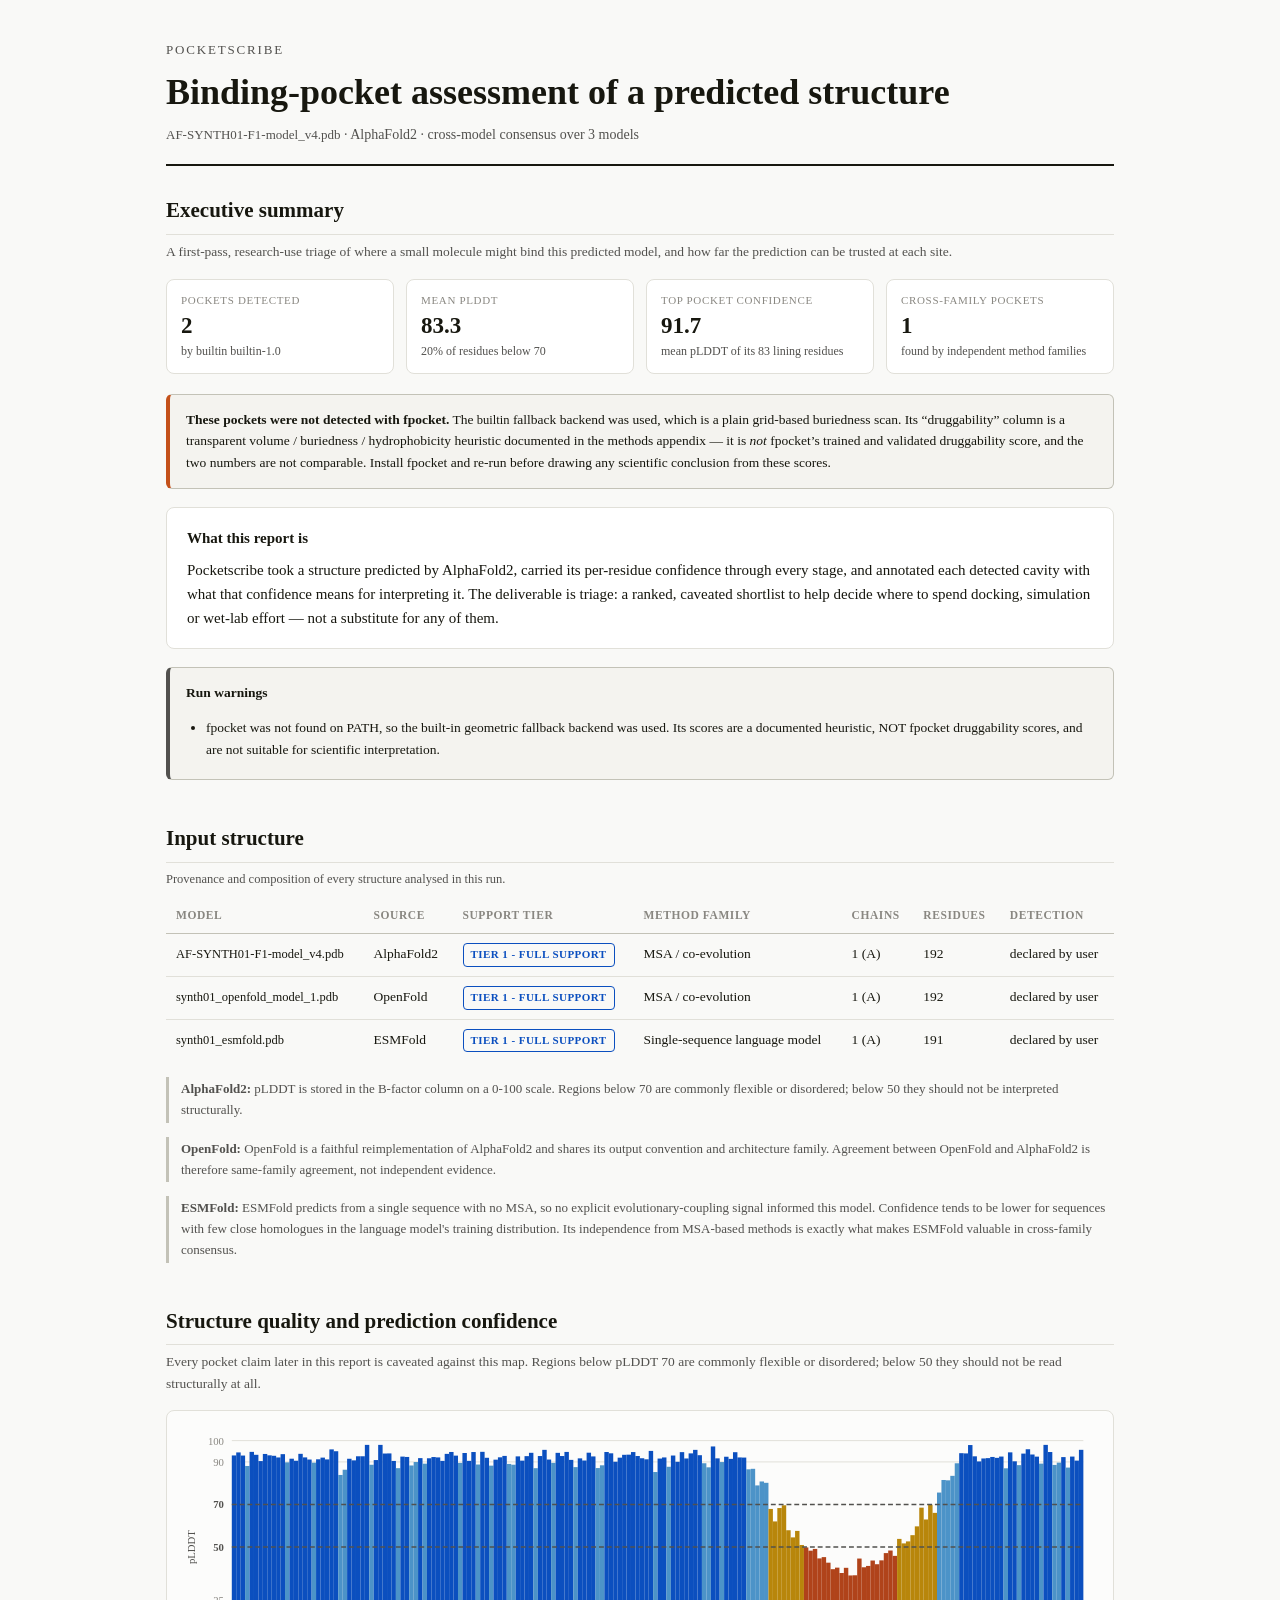
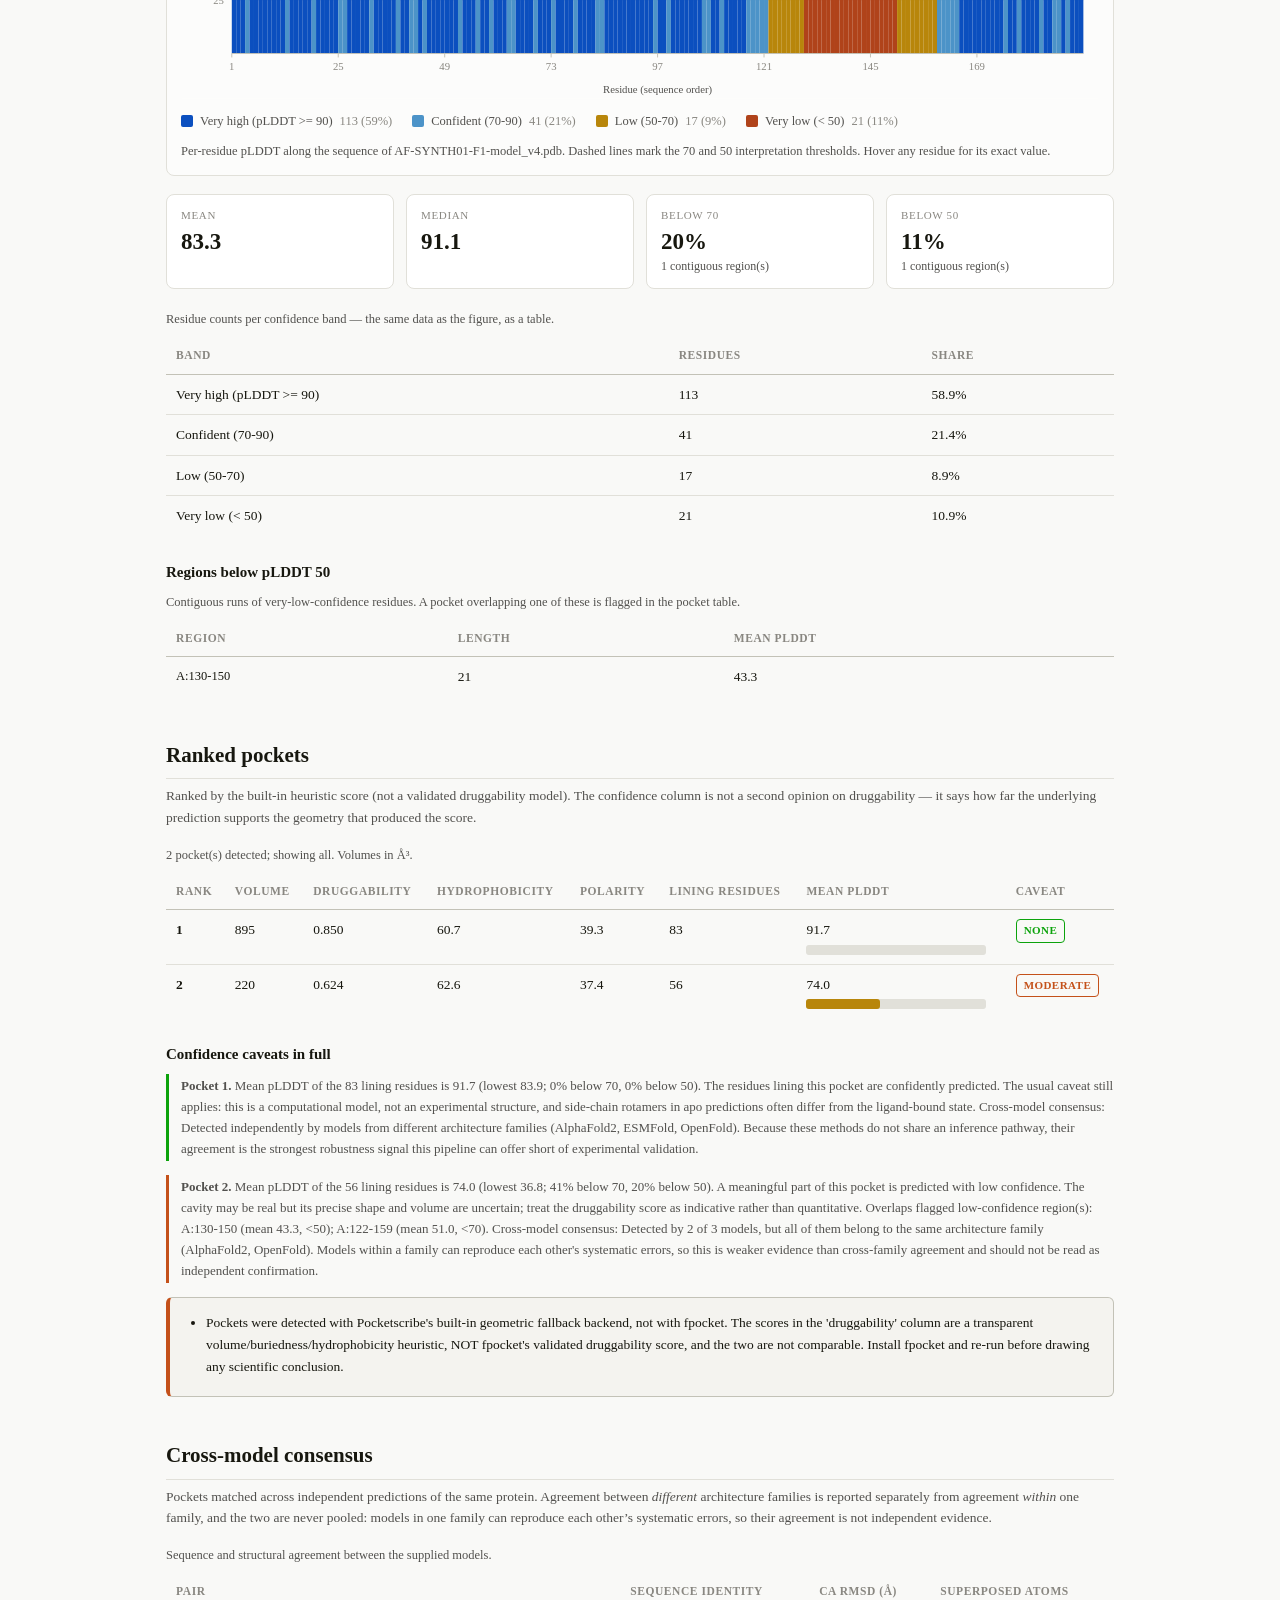
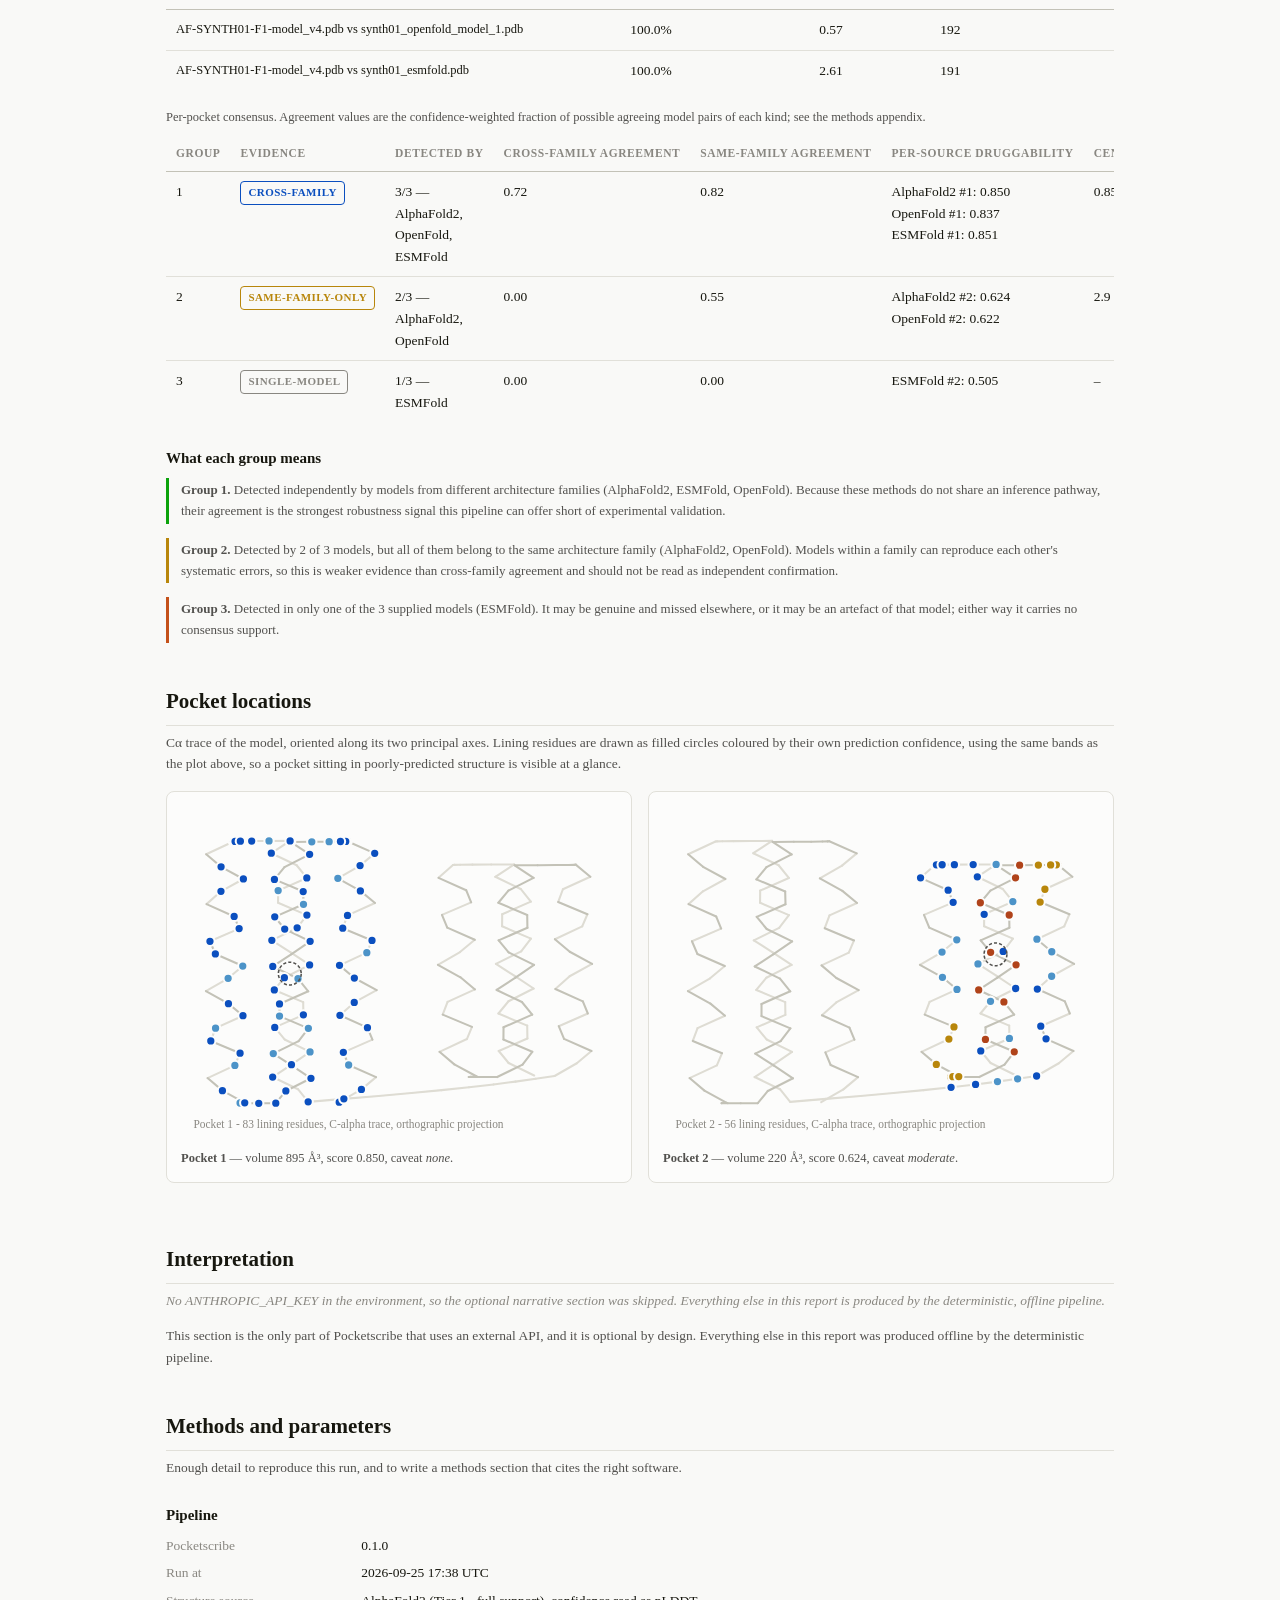
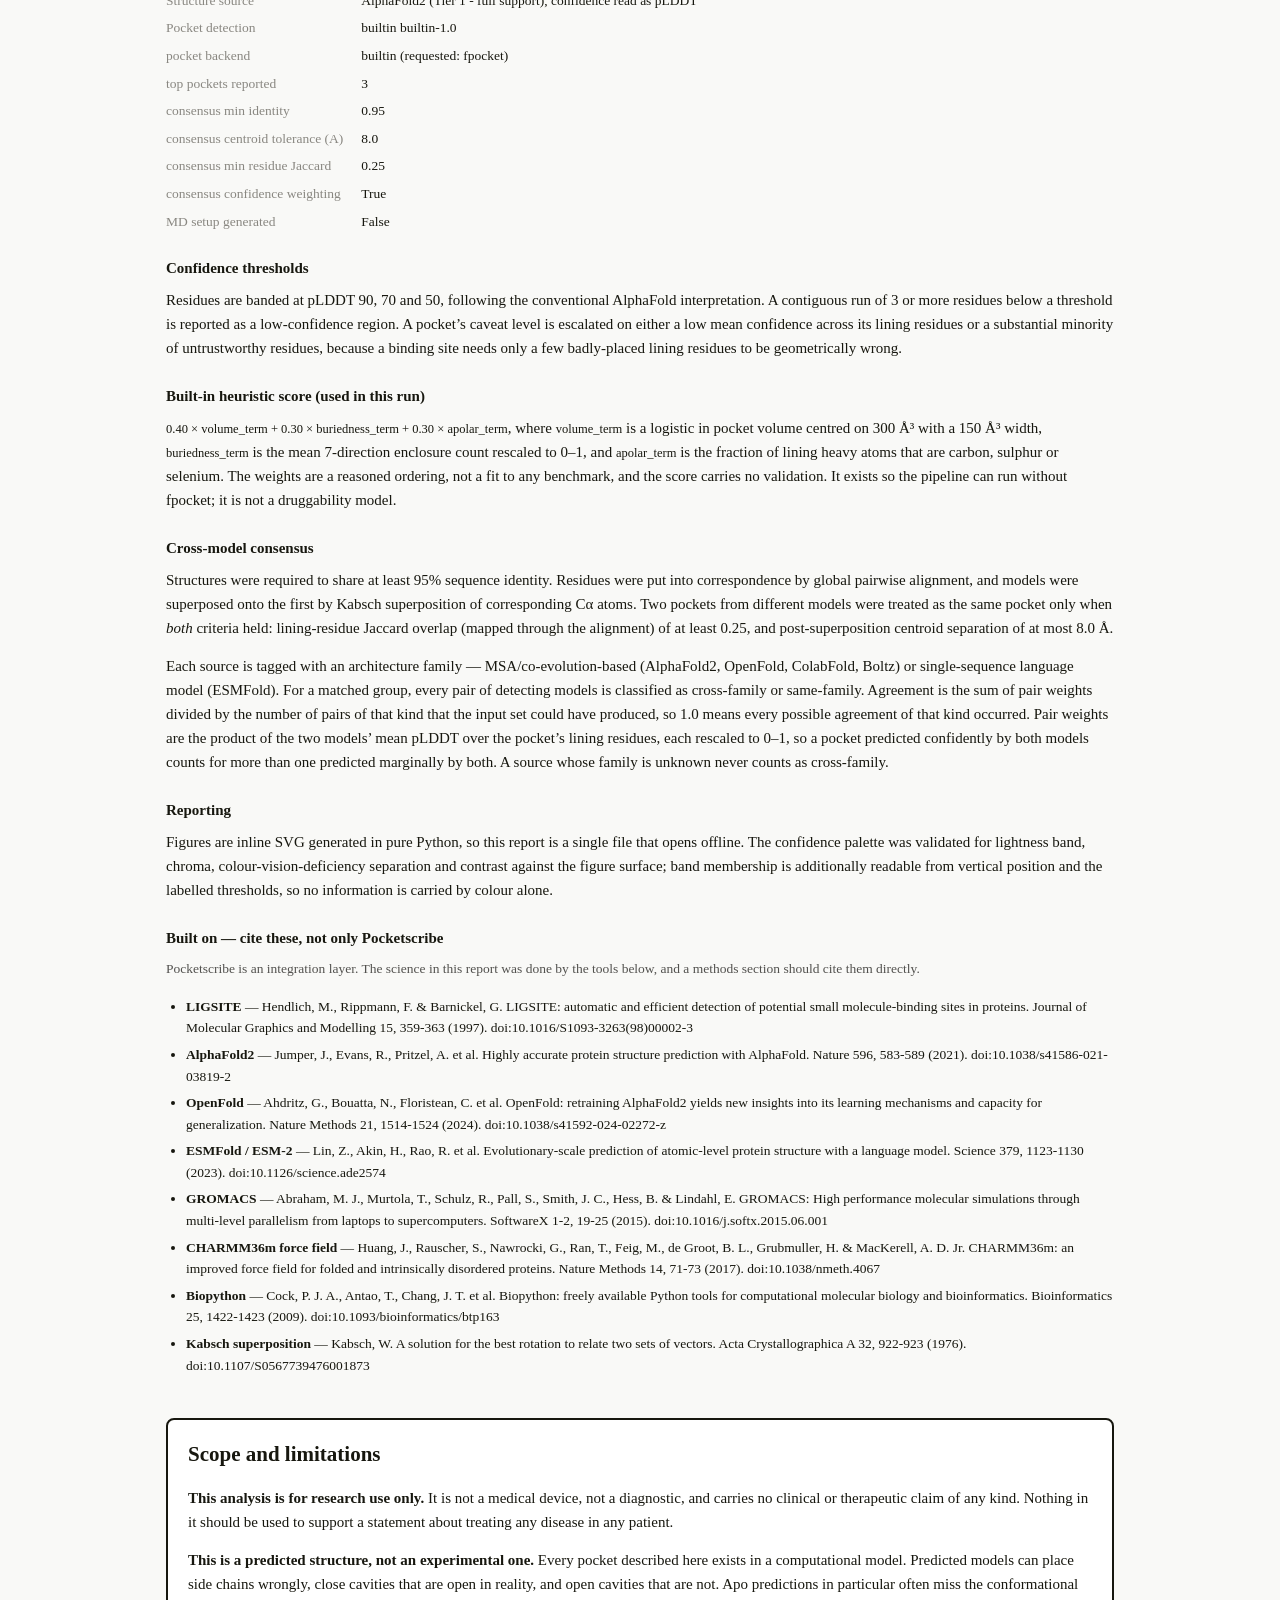
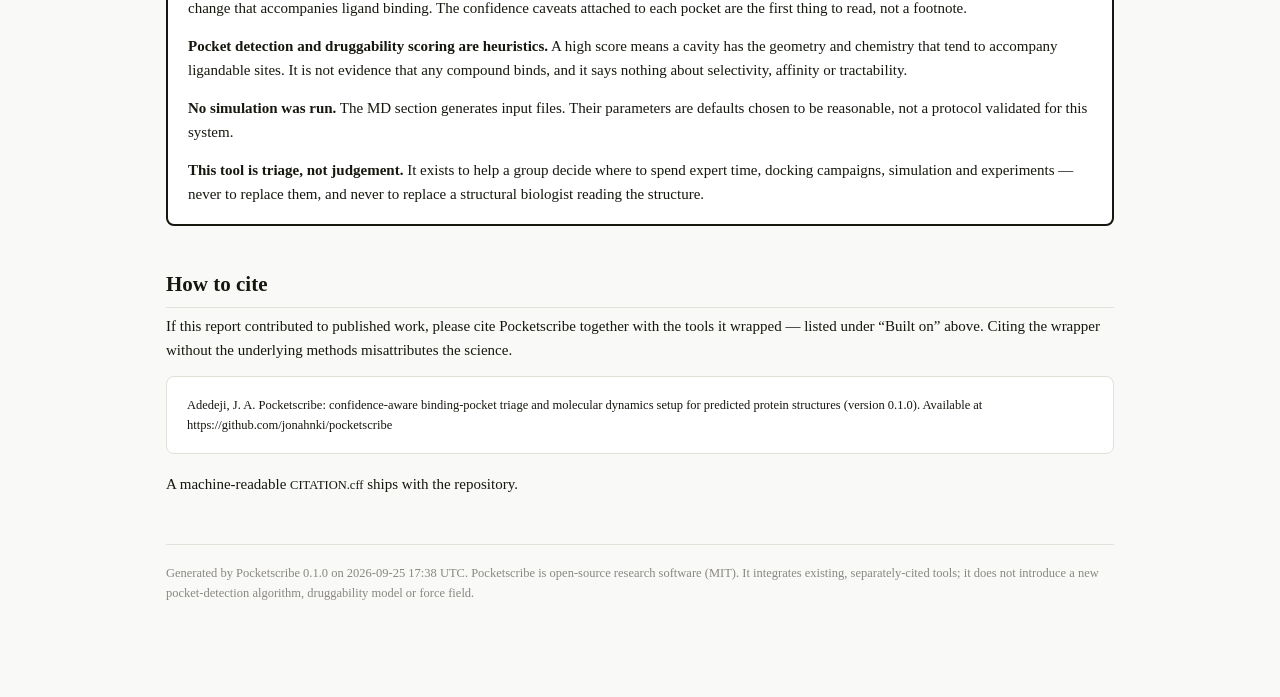
==== site/demo/consensus.html @ 054bd40d "Add static site and Vercel config; frugal CI; drop venue reference from README" ====
<!DOCTYPE html>
<html lang="en">
<head>
<meta charset="utf-8">
<meta name="viewport" content="width=device-width, initial-scale=1">
<title>Pocketscribe - AF-SYNTH01-F1-model_v4.pdb</title>
<meta name="generator" content="Pocketscribe 0.1.0">
<meta name="description" content="Confidence-aware binding-pocket triage report for a predicted protein structure. Research use only.">
<style>
/* Pocketscribe report stylesheet.
 *
 * Inlined into the single-file HTML report. Two constraints shape it: the report must
 * be readable offline with no network access (so no web fonts, no CDN), and it must
 * print cleanly, because these reports get attached to grant applications and passed
 * around lab meetings on paper.
 *
 * Figures keep a light plane in both themes -- see the note in report/plots.py.
 */

:root {
  --page: #f9f9f7;
  --surface: #ffffff;
  --surface-sunken: #f4f3ef;
  --ink: #17170f;
  --ink-secondary: #52514e;
  --ink-muted: #898781;
  --rule: #e1e0d9;
  --rule-strong: #c3c2b7;
  --accent: #0b4fbf;

  --caveat-none: #0ca30c;
  --caveat-low: #b8860b;
  --caveat-moderate: #c4511a;
  --caveat-severe: #b0231a;

  --figure-plane: #fcfcfb;
  --mono: ui-monospace, &#34;SF Mono&#34;, &#34;SFMono-Regular&#34;, Menlo, Consolas, &#34;Liberation Mono&#34;, monospace;
  --sans: ui-sans-serif, system-ui, -apple-system, &#34;Segoe UI&#34;, Roboto, &#34;Helvetica Neue&#34;, Arial, sans-serif;
  --serif: ui-serif, Georgia, &#34;Iowan Old Style&#34;, &#34;Times New Roman&#34;, serif;
}

@media (prefers-color-scheme: dark) {
  :root:not([data-theme=&#34;light&#34;]) {
    --page: #0d0d0d;
    --surface: #1a1a19;
    --surface-sunken: #222220;
    --ink: #f4f3ef;
    --ink-secondary: #c3c2b7;
    --ink-muted: #898781;
    --rule: #2c2c2a;
    --rule-strong: #383835;
    --accent: #6ca4f0;

    --caveat-none: #3cc03c;
    --caveat-low: #d9a52a;
    --caveat-moderate: #e8834e;
    --caveat-severe: #e86b62;
  }
}

:root[data-theme=&#34;dark&#34;] {
  --page: #0d0d0d;
  --surface: #1a1a19;
  --surface-sunken: #222220;
  --ink: #f4f3ef;
  --ink-secondary: #c3c2b7;
  --ink-muted: #898781;
  --rule: #2c2c2a;
  --rule-strong: #383835;
  --accent: #6ca4f0;

  --caveat-none: #3cc03c;
  --caveat-low: #d9a52a;
  --caveat-moderate: #e8834e;
  --caveat-severe: #e86b62;
}

* { box-sizing: border-box; }

body {
  margin: 0;
  padding: 0;
  background: var(--page);
  color: var(--ink);
  font-family: var(--sans);
  font-size: 15px;
  line-height: 1.6;
  -webkit-text-size-adjust: 100%;
}

.wrap {
  max-width: 980px;
  margin: 0 auto;
  padding: 40px 16px 80px;
}

/* ---- Masthead ---- */

header.masthead {
  border-bottom: 2px solid var(--ink);
  padding-bottom: 18px;
  margin-bottom: 28px;
}

.wordmark {
  font-family: var(--serif);
  font-size: 13px;
  letter-spacing: 0.14em;
  text-transform: uppercase;
  color: var(--ink-secondary);
  margin: 0 0 10px;
}

h1 {
  font-family: var(--serif);
  font-size: clamp(26px, 4.5vw, 36px);
  line-height: 1.2;
  margin: 0 0 10px;
  font-weight: 600;
}

.subtitle {
  margin: 0;
  color: var(--ink-secondary);
  font-size: 14px;
}

.subtitle code { font-family: var(--mono); font-size: 13px; }

/* ---- Sections ---- */

section { margin: 0 0 42px; }

h2 {
  font-family: var(--serif);
  font-size: 21px;
  margin: 0 0 6px;
  padding-bottom: 6px;
  border-bottom: 1px solid var(--rule);
  font-weight: 600;
}

h3 {
  font-size: 15px;
  margin: 24px 0 8px;
  font-weight: 650;
}

.section-note {
  color: var(--ink-secondary);
  font-size: 13.5px;
  margin: 0 0 16px;
}

p { margin: 0 0 14px; }

/* ---- Cards and stat tiles ---- */

.card {
  background: var(--surface);
  border: 1px solid var(--rule);
  border-radius: 8px;
  padding: 18px 20px;
  margin: 0 0 18px;
}

.stat-row {
  display: grid;
  grid-template-columns: repeat(auto-fit, minmax(150px, 1fr));
  gap: 12px;
  margin: 0 0 20px;
}

.stat {
  background: var(--surface);
  border: 1px solid var(--rule);
  border-radius: 8px;
  padding: 12px 14px;
}

.stat-label {
  display: block;
  font-size: 11px;
  letter-spacing: 0.06em;
  text-transform: uppercase;
  color: var(--ink-muted);
  margin-bottom: 4px;
}

.stat-value {
  display: block;
  font-size: 23px;
  font-weight: 650;
  line-height: 1.15;
  font-variant-numeric: tabular-nums;
}

.stat-sub {
  display: block;
  font-size: 12px;
  color: var(--ink-secondary);
  margin-top: 2px;
}

/* ---- Tables ---- */

.table-scroll { overflow-x: auto; margin: 0 0 16px; }

table {
  width: 100%;
  border-collapse: collapse;
  font-size: 13.5px;
}

caption {
  caption-side: top;
  text-align: left;
  font-size: 12.5px;
  color: var(--ink-secondary);
  padding-bottom: 8px;
}

th, td {
  text-align: left;
  padding: 9px 10px;
  border-bottom: 1px solid var(--rule);
  vertical-align: top;
}

th {
  font-size: 11.5px;
  letter-spacing: 0.05em;
  text-transform: uppercase;
  color: var(--ink-muted);
  font-weight: 600;
  border-bottom: 1px solid var(--rule-strong);
  white-space: nowrap;
}

td.num { font-variant-numeric: tabular-nums; white-space: nowrap; }

tbody tr:last-child td { border-bottom: none; }

/* ---- Figures ---- */

figure {
  margin: 0 0 18px;
  background: var(--figure-plane);
  border: 1px solid var(--rule);
  border-radius: 8px;
  padding: 14px;
}

figcaption {
  font-size: 12.5px;
  color: var(--ink-secondary);
  margin-top: 10px;
}

.viz { display: block; max-width: 100%; height: auto; }

.legend {
  list-style: none;
  margin: 12px 0 0;
  padding: 0;
  display: flex;
  flex-wrap: wrap;
  gap: 8px 20px;
}

.legend-item { display: flex; align-items: center; gap: 7px; font-size: 12.5px; }

.swatch {
  width: 12px;
  height: 12px;
  border-radius: 2px;
  flex: 0 0 auto;
  display: inline-block;
}

.legend-label { color: #52514e; }
.legend-value { color: #898781; font-variant-numeric: tabular-nums; }

.pocket-gallery {
  display: grid;
  grid-template-columns: repeat(auto-fit, minmax(260px, 1fr));
  gap: 16px;
}

.meter { display: block; margin-top: 4px; }

/* ---- Caveats ---- */

.caveat {
  border-left: 3px solid var(--rule-strong);
  padding: 2px 0 2px 12px;
  font-size: 13px;
  color: var(--ink-secondary);
}

.caveat-none { border-left-color: var(--caveat-none); }
.caveat-low { border-left-color: var(--caveat-low); }
.caveat-moderate { border-left-color: var(--caveat-moderate); }
.caveat-severe { border-left-color: var(--caveat-severe); }

.badge {
  display: inline-block;
  font-size: 11px;
  font-weight: 650;
  letter-spacing: 0.04em;
  text-transform: uppercase;
  padding: 2px 7px;
  border-radius: 4px;
  border: 1px solid currentColor;
  white-space: nowrap;
}

.badge-none { color: var(--caveat-none); }
.badge-low { color: var(--caveat-low); }
.badge-moderate { color: var(--caveat-moderate); }
.badge-severe { color: var(--caveat-severe); }
.badge-tier1 { color: var(--accent); }
.badge-tier2 { color: var(--ink-secondary); }
.badge-cross { color: var(--accent); }
.badge-same { color: var(--caveat-low); }
.badge-single { color: var(--ink-muted); }

/* ---- Callouts ---- */

.callout {
  border: 1px solid var(--rule-strong);
  border-left: 4px solid var(--ink-secondary);
  border-radius: 6px;
  background: var(--surface-sunken);
  padding: 14px 16px;
  margin: 0 0 18px;
  font-size: 13.5px;
}

.callout strong { font-weight: 650; }
.callout-warn { border-left-color: var(--caveat-moderate); }
.callout p:last-child { margin-bottom: 0; }

/* ---- Narrative ---- */

.narrative p {
  font-family: var(--serif);
  font-size: 16px;
  line-height: 1.65;
}

.narrative-attribution {
  font-size: 12px;
  color: var(--ink-muted);
  border-top: 1px solid var(--rule);
  padding-top: 10px;
  margin-top: 4px;
}

/* ---- Appendix, lists ---- */

dl.params { margin: 0; display: grid; grid-template-columns: max-content 1fr; gap: 6px 18px; font-size: 13.5px; }
dl.params dt { color: var(--ink-muted); }
dl.params dd { margin: 0; }

ul.plain { margin: 0 0 14px; padding-left: 20px; font-size: 13.5px; }
ul.plain li { margin-bottom: 5px; }

code, .mono { font-family: var(--mono); font-size: 12.5px; }

.file-list { list-style: none; padding: 0; margin: 0; }
.file-list li { padding: 7px 0; border-bottom: 1px solid var(--rule); font-size: 13.5px; }
.file-list li:last-child { border-bottom: none; }
.file-list .fname { font-family: var(--mono); font-size: 12.5px; }
.file-list .fdesc { color: var(--ink-secondary); display: block; }

.empty { color: var(--ink-muted); font-style: italic; font-size: 13.5px; }

/* ---- Disclaimer + footer ---- */

.disclaimer {
  border: 2px solid var(--ink);
  border-radius: 8px;
  padding: 18px 20px;
  background: var(--surface);
}

.disclaimer h2 { border-bottom: none; margin-bottom: 8px; }

footer {
  margin-top: 48px;
  padding-top: 18px;
  border-top: 1px solid var(--rule);
  font-size: 12.5px;
  color: var(--ink-muted);
}

a { color: var(--accent); }

/* ---- Print ---- */

@media print {
  :root {
    --page: #ffffff;
    --surface: #ffffff;
    --ink: #000000;
    --ink-secondary: #333333;
  }
  body { font-size: 11pt; }
  .wrap { max-width: none; padding: 0; }
  section { page-break-inside: avoid; margin-bottom: 26px; }
  figure, table, .card, .callout { page-break-inside: avoid; }
  a { text-decoration: none; color: inherit; }
}

</style>
</head>
<body>
<div class="wrap">

<header class="masthead">
  <p class="wordmark">Pocketscribe</p>
  <h1>Binding-pocket assessment of a predicted structure</h1>
  <p class="subtitle">  <code>AF-SYNTH01-F1-model_v4.pdb</code> &middot; AlphaFold2 &middot; cross-model consensus over 3 models</p>
</header>


<section id="summary">
  <h2>Executive summary</h2>
  <p class="section-note">
    A first-pass, research-use triage of where a small molecule might bind this
    predicted model, and how far the prediction can be trusted at each site.
  </p>

  <div class="stat-row">
    <div class="stat">
      <span class="stat-label">Pockets detected</span>
      <span class="stat-value">2</span>
      <span class="stat-sub">by builtin builtin-1.0</span>
    </div>
    <div class="stat">
      <span class="stat-label">Mean pLDDT</span>
      <span class="stat-value">83.3</span>
      <span class="stat-sub">20% of residues below 70</span>
    </div>
    <div class="stat">
      <span class="stat-label">Top pocket confidence</span>
      <span class="stat-value">91.7</span>
      <span class="stat-sub">mean pLDDT of its 83 lining residues</span>
    </div>
    <div class="stat">
      <span class="stat-label">Cross-family pockets</span>
      <span class="stat-value">1</span>
      <span class="stat-sub">found by independent method families</span>
    </div>
  </div>

  <div class="callout callout-warn">
    <p>
      <strong>These pockets were not detected with fpocket.</strong> The
      <code>builtin</code> fallback backend was used, which is a plain grid-based
      buriedness scan. Its &ldquo;druggability&rdquo; column is a transparent
      volume / buriedness / hydrophobicity heuristic documented in the methods
      appendix &mdash; it is <em>not</em> fpocket&rsquo;s trained and validated
      druggability score, and the two numbers are not comparable. Install fpocket and
      re-run before drawing any scientific conclusion from these scores.
    </p>
  </div>

  <div class="card">
    <h3 style="margin-top:0">What this report is</h3>
    <p style="margin-bottom:0">
      Pocketscribe took a structure predicted by AlphaFold2,
      carried its per-residue confidence through every stage, and annotated each
      detected cavity with what that confidence means for interpreting it. The
      deliverable is triage: a ranked, caveated shortlist to help decide where to spend
      docking, simulation or wet-lab effort &mdash; not a substitute for any of them.
    </p>
  </div>

  <div class="callout">
    <p><strong>Run warnings</strong></p>
    <ul class="plain" style="margin-bottom:0">
<li>fpocket was not found on PATH, so the built-in geometric fallback backend was used. Its scores are a documented heuristic, NOT fpocket druggability scores, and are not suitable for scientific interpretation.</li>    </ul>
  </div>
</section>

<section id="input">
  <h2>Input structure</h2>
  <div class="table-scroll">
    <table>
      <caption>Provenance and composition of every structure analysed in this run.</caption>
      <thead>
        <tr>
          <th>Model</th><th>Source</th><th>Support tier</th><th>Method family</th>
          <th>Chains</th><th>Residues</th><th>Detection</th>
        </tr>
      </thead>
      <tbody>
        <tr>
          <td><span class="mono">AF-SYNTH01-F1-model_v4.pdb</span></td>
          <td>AlphaFold2</td>
          <td>
            <span class="badge badge-tier1">
              Tier 1 - full support
            </span>
          </td>
          <td>MSA / co-evolution</td>
          <td class="num">1 (A)</td>
          <td class="num">192</td>
          <td>
declared by user          </td>
        </tr>
        <tr>
          <td><span class="mono">synth01_openfold_model_1.pdb</span></td>
          <td>OpenFold</td>
          <td>
            <span class="badge badge-tier1">
              Tier 1 - full support
            </span>
          </td>
          <td>MSA / co-evolution</td>
          <td class="num">1 (A)</td>
          <td class="num">192</td>
          <td>
declared by user          </td>
        </tr>
        <tr>
          <td><span class="mono">synth01_esmfold.pdb</span></td>
          <td>ESMFold</td>
          <td>
            <span class="badge badge-tier1">
              Tier 1 - full support
            </span>
          </td>
          <td>Single-sequence language model</td>
          <td class="num">1 (A)</td>
          <td class="num">191</td>
          <td>
declared by user          </td>
        </tr>
      </tbody>
    </table>
  </div>

    <p class="caveat"><strong>AlphaFold2:</strong> pLDDT is stored in the B-factor column on a 0-100 scale. Regions below 70 are commonly flexible or disordered; below 50 they should not be interpreted structurally.</p>
    <p class="caveat"><strong>OpenFold:</strong> OpenFold is a faithful reimplementation of AlphaFold2 and shares its output convention and architecture family. Agreement between OpenFold and AlphaFold2 is therefore same-family agreement, not independent evidence.</p>
    <p class="caveat"><strong>ESMFold:</strong> ESMFold predicts from a single sequence with no MSA, so no explicit evolutionary-coupling signal informed this model. Confidence tends to be lower for sequences with few close homologues in the language model&#39;s training distribution. Its independence from MSA-based methods is exactly what makes ESMFold valuable in cross-family consensus.</p>

</section>

<section id="confidence">
  <h2>Structure quality and prediction confidence</h2>
  <p class="section-note">
    Every pocket claim later in this report is caveated against this map. Regions below
    pLDDT 70 are commonly flexible or disordered; below 50 they should not be read
    structurally at all.
  </p>

  <figure>
    <svg class="viz" role="img" viewBox="0 0 940 280" width="100%" preserveAspectRatio="xMidYMid meet" aria-label="Per-residue prediction confidence: pLDDT for 192 residues along the sequence."><rect x="0" y="0" width="940" height="280" fill="#fcfcfb"/><line x1="52" y1="179.5" x2="924" y2="179.5" stroke="#e1e0d9" stroke-width="1"/><text x="44" y="183.5" text-anchor="end" font-size="11" fill="#898781">25</text><line x1="52" y1="37.8" x2="924" y2="37.8" stroke="#e1e0d9" stroke-width="1"/><text x="44" y="41.8" text-anchor="end" font-size="11" fill="#898781">90</text><line x1="52" y1="16.0" x2="924" y2="16.0" stroke="#e1e0d9" stroke-width="1"/><text x="44" y="20.0" text-anchor="end" font-size="11" fill="#898781">100</text><rect x="52.00" y="31.17" width="4.54" height="202.83" fill="#0B4FBF"><title>A:ALA1 - pLDDT 93.0 (Very high)</title></rect><rect x="56.54" y="28.08" width="4.54" height="205.92" fill="#0B4FBF"><title>A:LEU2 - pLDDT 94.5 (Very high)</title></rect><rect x="61.08" y="31.28" width="4.54" height="202.72" fill="#0B4FBF"><title>A:VAL3 - pLDDT 93.0 (Very high)</title></rect><rect x="65.62" y="41.96" width="4.54" height="192.04" fill="#4C93C8"><title>A:ILE4 - pLDDT 88.1 (Confident)</title></rect><rect x="70.17" y="27.51" width="4.54" height="206.49" fill="#0B4FBF"><title>A:PHE5 - pLDDT 94.7 (Very high)</title></rect><rect x="74.71" y="30.52" width="4.54" height="203.48" fill="#0B4FBF"><title>A:LEU6 - pLDDT 93.3 (Very high)</title></rect><rect x="79.25" y="36.95" width="4.54" height="197.05" fill="#0B4FBF"><title>A:GLY7 - pLDDT 90.4 (Very high)</title></rect><rect x="83.79" y="29.65" width="4.54" height="204.35" fill="#0B4FBF"><title>A:ALA8 - pLDDT 93.7 (Very high)</title></rect><rect x="88.33" y="31.06" width="4.54" height="202.94" fill="#0B4FBF"><title>A:VAL9 - pLDDT 93.1 (Very high)</title></rect><rect x="92.88" y="31.52" width="4.54" height="202.48" fill="#0B4FBF"><title>A:LEU10 - pLDDT 92.9 (Very high)</title></rect><rect x="97.42" y="33.24" width="4.54" height="200.76" fill="#0B4FBF"><title>A:THR11 - pLDDT 92.1 (Very high)</title></rect><rect x="101.96" y="29.86" width="4.54" height="204.14" fill="#0B4FBF"><title>A:ALA12 - pLDDT 93.6 (Very high)</title></rect><rect x="106.50" y="38.26" width="4.54" height="195.74" fill="#4C93C8"><title>A:ILE13 - pLDDT 89.8 (Confident)</title></rect><rect x="111.04" y="34.51" width="4.54" height="199.49" fill="#0B4FBF"><title>A:PHE14 - pLDDT 91.5 (Very high)</title></rect><rect x="115.58" y="36.60" width="4.54" height="197.40" fill="#0B4FBF"><title>A:VAL15 - pLDDT 90.5 (Very high)</title></rect><rect x="120.12" y="29.52" width="4.54" height="204.48" fill="#0B4FBF"><title>A:GLY16 - pLDDT 93.8 (Very high)</title></rect><rect x="124.67" y="33.18" width="4.54" height="200.82" fill="#0B4FBF"><title>A:LEU17 - pLDDT 92.1 (Very high)</title></rect><rect x="129.21" y="35.36" width="4.54" height="198.64" fill="#0B4FBF"><title>A:ALA18 - pLDDT 91.1 (Very high)</title></rect><rect x="133.75" y="38.56" width="4.54" height="195.44" fill="#4C93C8"><title>A:SER19 - pLDDT 89.7 (Confident)</title></rect><rect x="138.29" y="35.12" width="4.54" height="198.88" fill="#0B4FBF"><title>A:VAL20 - pLDDT 91.2 (Very high)</title></rect><rect x="142.83" y="33.40" width="4.54" height="200.60" fill="#0B4FBF"><title>A:LEU21 - pLDDT 92.0 (Very high)</title></rect><rect x="147.38" y="35.25" width="4.54" height="198.75" fill="#0B4FBF"><title>A:ALA22 - pLDDT 91.2 (Very high)</title></rect><rect x="151.92" y="24.98" width="4.54" height="209.02" fill="#0B4FBF"><title>A:MET23 - pLDDT 95.9 (Very high)</title></rect><rect x="156.46" y="26.86" width="4.54" height="207.14" fill="#0B4FBF"><title>A:PHE24 - pLDDT 95.0 (Very high)</title></rect><rect x="161.00" y="51.16" width="4.54" height="182.84" fill="#4C93C8"><title>A:GLY25 - pLDDT 83.9 (Confident)</title></rect><rect x="165.54" y="45.80" width="4.54" height="188.20" fill="#4C93C8"><title>A:THR26 - pLDDT 86.3 (Confident)</title></rect><rect x="170.08" y="34.57" width="4.54" height="199.43" fill="#0B4FBF"><title>A:VAL27 - pLDDT 91.5 (Very high)</title></rect><rect x="174.62" y="36.21" width="4.54" height="197.79" fill="#0B4FBF"><title>A:LEU28 - pLDDT 90.7 (Very high)</title></rect><rect x="179.17" y="32.04" width="4.54" height="201.96" fill="#0B4FBF"><title>A:ILE29 - pLDDT 92.6 (Very high)</title></rect><rect x="183.71" y="32.02" width="4.54" height="201.98" fill="#0B4FBF"><title>A:ALA30 - pLDDT 92.7 (Very high)</title></rect><rect x="188.25" y="20.36" width="4.54" height="213.64" fill="#0B4FBF"><title>A:VAL31 - pLDDT 98.0 (Very high)</title></rect><rect x="192.79" y="40.72" width="4.54" height="193.28" fill="#4C93C8"><title>A:PHE32 - pLDDT 88.7 (Confident)</title></rect><rect x="197.33" y="35.90" width="4.54" height="198.10" fill="#0B4FBF"><title>A:GLY33 - pLDDT 90.9 (Very high)</title></rect><rect x="201.88" y="20.36" width="4.54" height="213.64" fill="#0B4FBF"><title>A:SER34 - pLDDT 98.0 (Very high)</title></rect><rect x="206.42" y="29.21" width="4.54" height="204.79" fill="#0B4FBF"><title>A:LEU35 - pLDDT 93.9 (Very high)</title></rect><rect x="210.96" y="29.10" width="4.54" height="204.90" fill="#0B4FBF"><title>A:VAL36 - pLDDT 94.0 (Very high)</title></rect><rect x="215.50" y="36.80" width="4.54" height="197.20" fill="#0B4FBF"><title>A:THR37 - pLDDT 90.5 (Very high)</title></rect><rect x="220.04" y="44.21" width="4.54" height="189.79" fill="#4C93C8"><title>A:ALA38 - pLDDT 87.1 (Confident)</title></rect><rect x="224.58" y="32.35" width="4.54" height="201.65" fill="#0B4FBF"><title>A:MET39 - pLDDT 92.5 (Very high)</title></rect><rect x="229.12" y="32.72" width="4.54" height="201.28" fill="#0B4FBF"><title>A:LEU40 - pLDDT 92.3 (Very high)</title></rect><rect x="233.67" y="41.46" width="4.54" height="192.54" fill="#4C93C8"><title>A:ILE41 - pLDDT 88.3 (Confident)</title></rect><rect x="238.21" y="37.91" width="4.54" height="196.09" fill="#4C93C8"><title>A:VAL42 - pLDDT 90.0 (Confident)</title></rect><rect x="242.75" y="33.92" width="4.54" height="200.08" fill="#0B4FBF"><title>A:PHE43 - pLDDT 91.8 (Very high)</title></rect><rect x="247.29" y="39.61" width="4.54" height="194.39" fill="#4C93C8"><title>A:GLY44 - pLDDT 89.2 (Confident)</title></rect><rect x="251.83" y="34.07" width="4.54" height="199.93" fill="#0B4FBF"><title>A:ALA45 - pLDDT 91.7 (Very high)</title></rect><rect x="256.38" y="32.81" width="4.54" height="201.19" fill="#0B4FBF"><title>A:ALA46 - pLDDT 92.3 (Very high)</title></rect><rect x="260.92" y="33.20" width="4.54" height="200.80" fill="#0B4FBF"><title>A:LEU47 - pLDDT 92.1 (Very high)</title></rect><rect x="265.46" y="36.75" width="4.54" height="197.25" fill="#0B4FBF"><title>A:VAL48 - pLDDT 90.5 (Very high)</title></rect><rect x="270.00" y="29.56" width="4.54" height="204.44" fill="#0B4FBF"><title>A:ILE49 - pLDDT 93.8 (Very high)</title></rect><rect x="274.54" y="27.62" width="4.54" height="206.38" fill="#0B4FBF"><title>A:PHE50 - pLDDT 94.7 (Very high)</title></rect><rect x="279.08" y="31.35" width="4.54" height="202.65" fill="#0B4FBF"><title>A:LEU51 - pLDDT 93.0 (Very high)</title></rect><rect x="283.62" y="38.78" width="4.54" height="195.22" fill="#4C93C8"><title>A:GLY52 - pLDDT 89.5 (Confident)</title></rect><rect x="288.17" y="28.67" width="4.54" height="205.33" fill="#0B4FBF"><title>A:ALA53 - pLDDT 94.2 (Very high)</title></rect><rect x="292.71" y="36.71" width="4.54" height="197.29" fill="#0B4FBF"><title>A:VAL54 - pLDDT 90.5 (Very high)</title></rect><rect x="297.25" y="27.68" width="4.54" height="206.32" fill="#0B4FBF"><title>A:LEU55 - pLDDT 94.6 (Very high)</title></rect><rect x="301.79" y="40.46" width="4.54" height="193.54" fill="#4C93C8"><title>A:THR56 - pLDDT 88.8 (Confident)</title></rect><rect x="306.33" y="27.47" width="4.54" height="206.53" fill="#0B4FBF"><title>A:ALA57 - pLDDT 94.7 (Very high)</title></rect><rect x="310.88" y="33.57" width="4.54" height="200.43" fill="#0B4FBF"><title>A:ILE58 - pLDDT 91.9 (Very high)</title></rect><rect x="315.42" y="41.62" width="4.54" height="192.38" fill="#4C93C8"><title>A:PHE59 - pLDDT 88.2 (Confident)</title></rect><rect x="319.96" y="35.49" width="4.54" height="198.51" fill="#0B4FBF"><title>A:VAL60 - pLDDT 91.1 (Very high)</title></rect><rect x="324.50" y="33.09" width="4.54" height="200.91" fill="#0B4FBF"><title>A:GLY61 - pLDDT 92.2 (Very high)</title></rect><rect x="329.04" y="31.65" width="4.54" height="202.35" fill="#0B4FBF"><title>A:LEU62 - pLDDT 92.8 (Very high)</title></rect><rect x="333.58" y="39.87" width="4.54" height="194.13" fill="#4C93C8"><title>A:ALA63 - pLDDT 89.0 (Confident)</title></rect><rect x="338.12" y="40.68" width="4.54" height="193.32" fill="#4C93C8"><title>A:SER64 - pLDDT 88.7 (Confident)</title></rect><rect x="342.67" y="32.13" width="4.54" height="201.87" fill="#0B4FBF"><title>A:VAL65 - pLDDT 92.6 (Very high)</title></rect><rect x="347.21" y="36.49" width="4.54" height="197.51" fill="#0B4FBF"><title>A:LEU66 - pLDDT 90.6 (Very high)</title></rect><rect x="351.75" y="31.89" width="4.54" height="202.11" fill="#0B4FBF"><title>A:ALA67 - pLDDT 92.7 (Very high)</title></rect><rect x="356.29" y="28.47" width="4.54" height="205.53" fill="#0B4FBF"><title>A:MET68 - pLDDT 94.3 (Very high)</title></rect><rect x="360.83" y="44.23" width="4.54" height="189.77" fill="#4C93C8"><title>A:PHE69 - pLDDT 87.0 (Confident)</title></rect><rect x="365.38" y="31.78" width="4.54" height="202.22" fill="#0B4FBF"><title>A:GLY70 - pLDDT 92.8 (Very high)</title></rect><rect x="369.92" y="25.44" width="4.54" height="208.56" fill="#0B4FBF"><title>A:THR71 - pLDDT 95.7 (Very high)</title></rect><rect x="374.46" y="35.38" width="4.54" height="198.62" fill="#0B4FBF"><title>A:VAL72 - pLDDT 91.1 (Very high)</title></rect><rect x="379.00" y="38.74" width="4.54" height="195.26" fill="#4C93C8"><title>A:LEU73 - pLDDT 89.6 (Confident)</title></rect><rect x="383.54" y="28.51" width="4.54" height="205.49" fill="#0B4FBF"><title>A:ILE74 - pLDDT 94.3 (Very high)</title></rect><rect x="388.08" y="31.78" width="4.54" height="202.22" fill="#0B4FBF"><title>A:ALA75 - pLDDT 92.8 (Very high)</title></rect><rect x="392.62" y="27.58" width="4.54" height="206.42" fill="#0B4FBF"><title>A:VAL76 - pLDDT 94.7 (Very high)</title></rect><rect x="397.17" y="35.71" width="4.54" height="198.29" fill="#0B4FBF"><title>A:PHE77 - pLDDT 91.0 (Very high)</title></rect><rect x="401.71" y="43.14" width="4.54" height="190.86" fill="#4C93C8"><title>A:GLY78 - pLDDT 87.5 (Confident)</title></rect><rect x="406.25" y="34.16" width="4.54" height="199.84" fill="#0B4FBF"><title>A:SER79 - pLDDT 91.7 (Very high)</title></rect><rect x="410.79" y="36.36" width="4.54" height="197.64" fill="#0B4FBF"><title>A:LEU80 - pLDDT 90.7 (Very high)</title></rect><rect x="415.33" y="28.36" width="4.54" height="205.64" fill="#0B4FBF"><title>A:VAL81 - pLDDT 94.3 (Very high)</title></rect><rect x="419.88" y="32.18" width="4.54" height="201.82" fill="#0B4FBF"><title>A:THR82 - pLDDT 92.6 (Very high)</title></rect><rect x="424.42" y="44.10" width="4.54" height="189.90" fill="#4C93C8"><title>A:ALA83 - pLDDT 87.1 (Confident)</title></rect><rect x="428.96" y="41.27" width="4.54" height="192.73" fill="#4C93C8"><title>A:MET84 - pLDDT 88.4 (Confident)</title></rect><rect x="433.50" y="27.66" width="4.54" height="206.34" fill="#0B4FBF"><title>A:LEU85 - pLDDT 94.7 (Very high)</title></rect><rect x="438.04" y="28.99" width="4.54" height="205.01" fill="#0B4FBF"><title>A:ILE86 - pLDDT 94.0 (Very high)</title></rect><rect x="442.58" y="37.63" width="4.54" height="196.37" fill="#0B4FBF"><title>A:VAL87 - pLDDT 90.1 (Very high)</title></rect><rect x="447.12" y="33.44" width="4.54" height="200.56" fill="#0B4FBF"><title>A:PHE88 - pLDDT 92.0 (Very high)</title></rect><rect x="451.67" y="30.52" width="4.54" height="203.48" fill="#0B4FBF"><title>A:GLY89 - pLDDT 93.3 (Very high)</title></rect><rect x="456.21" y="30.37" width="4.54" height="203.63" fill="#0B4FBF"><title>A:ALA90 - pLDDT 93.4 (Very high)</title></rect><rect x="460.75" y="27.71" width="4.54" height="206.29" fill="#0B4FBF"><title>A:ALA91 - pLDDT 94.6 (Very high)</title></rect><rect x="465.29" y="31.76" width="4.54" height="202.24" fill="#0B4FBF"><title>A:LEU92 - pLDDT 92.8 (Very high)</title></rect><rect x="469.83" y="34.05" width="4.54" height="199.95" fill="#0B4FBF"><title>A:VAL93 - pLDDT 91.7 (Very high)</title></rect><rect x="474.38" y="35.14" width="4.54" height="198.86" fill="#0B4FBF"><title>A:ILE94 - pLDDT 91.2 (Very high)</title></rect><rect x="478.92" y="26.53" width="4.54" height="207.47" fill="#0B4FBF"><title>A:PHE95 - pLDDT 95.2 (Very high)</title></rect><rect x="483.46" y="48.15" width="4.54" height="185.84" fill="#4C93C8"><title>A:LEU96 - pLDDT 85.2 (Confident)</title></rect><rect x="488.00" y="34.36" width="4.54" height="199.64" fill="#0B4FBF"><title>A:GLY97 - pLDDT 91.6 (Very high)</title></rect><rect x="492.54" y="33.22" width="4.54" height="200.78" fill="#0B4FBF"><title>A:ALA98 - pLDDT 92.1 (Very high)</title></rect><rect x="497.08" y="42.77" width="4.54" height="191.23" fill="#4C93C8"><title>A:VAL99 - pLDDT 87.7 (Confident)</title></rect><rect x="501.63" y="31.26" width="4.54" height="202.74" fill="#0B4FBF"><title>A:LEU100 - pLDDT 93.0 (Very high)</title></rect><rect x="506.17" y="37.69" width="4.54" height="196.31" fill="#0B4FBF"><title>A:THR101 - pLDDT 90.0 (Very high)</title></rect><rect x="510.71" y="27.79" width="4.54" height="206.21" fill="#0B4FBF"><title>A:ALA102 - pLDDT 94.6 (Very high)</title></rect><rect x="515.25" y="34.27" width="4.54" height="199.73" fill="#0B4FBF"><title>A:ILE103 - pLDDT 91.6 (Very high)</title></rect><rect x="519.79" y="29.06" width="4.54" height="204.94" fill="#0B4FBF"><title>A:PHE104 - pLDDT 94.0 (Very high)</title></rect><rect x="524.33" y="25.46" width="4.54" height="208.54" fill="#0B4FBF"><title>A:VAL105 - pLDDT 95.7 (Very high)</title></rect><rect x="528.88" y="30.93" width="4.54" height="203.07" fill="#0B4FBF"><title>A:GLY106 - pLDDT 93.2 (Very high)</title></rect><rect x="533.42" y="39.17" width="4.54" height="194.83" fill="#4C93C8"><title>A:LEU107 - pLDDT 89.4 (Confident)</title></rect><rect x="537.96" y="43.34" width="4.54" height="190.66" fill="#4C93C8"><title>A:ALA108 - pLDDT 87.5 (Confident)</title></rect><rect x="542.50" y="21.97" width="4.54" height="212.03" fill="#0B4FBF"><title>A:SER109 - pLDDT 97.3 (Very high)</title></rect><rect x="547.04" y="34.16" width="4.54" height="199.84" fill="#0B4FBF"><title>A:VAL110 - pLDDT 91.7 (Very high)</title></rect><rect x="551.58" y="37.95" width="4.54" height="196.05" fill="#4C93C8"><title>A:LEU111 - pLDDT 89.9 (Confident)</title></rect><rect x="556.12" y="32.50" width="4.54" height="201.50" fill="#0B4FBF"><title>A:ALA112 - pLDDT 92.4 (Very high)</title></rect><rect x="560.67" y="34.68" width="4.54" height="199.32" fill="#0B4FBF"><title>A:MET113 - pLDDT 91.4 (Very high)</title></rect><rect x="565.21" y="27.86" width="4.54" height="206.14" fill="#0B4FBF"><title>A:PHE114 - pLDDT 94.6 (Very high)</title></rect><rect x="569.75" y="33.22" width="4.54" height="200.78" fill="#0B4FBF"><title>A:GLY115 - pLDDT 92.1 (Very high)</title></rect><rect x="574.29" y="33.35" width="4.54" height="200.65" fill="#0B4FBF"><title>A:THR116 - pLDDT 92.0 (Very high)</title></rect><rect x="578.83" y="45.39" width="4.54" height="188.61" fill="#4C93C8"><title>A:VAL117 - pLDDT 86.5 (Confident)</title></rect><rect x="583.38" y="44.86" width="4.54" height="189.14" fill="#4C93C8"><title>A:LEU118 - pLDDT 86.8 (Confident)</title></rect><rect x="587.92" y="61.87" width="4.54" height="172.13" fill="#4C93C8"><title>A:ILE119 - pLDDT 79.0 (Confident)</title></rect><rect x="592.46" y="57.83" width="4.54" height="176.17" fill="#4C93C8"><title>A:ALA120 - pLDDT 80.8 (Confident)</title></rect><rect x="597.00" y="59.19" width="4.54" height="174.81" fill="#4C93C8"><title>A:VAL121 - pLDDT 80.2 (Confident)</title></rect><rect x="601.54" y="85.96" width="4.54" height="148.04" fill="#B8860B"><title>A:PHE122 - pLDDT 67.9 (Low)</title></rect><rect x="606.08" y="98.75" width="4.54" height="135.25" fill="#B8860B"><title>A:GLY123 - pLDDT 62.0 (Low)</title></rect><rect x="610.62" y="85.04" width="4.54" height="148.96" fill="#B8860B"><title>A:SER124 - pLDDT 68.3 (Low)</title></rect><rect x="615.17" y="82.21" width="4.54" height="151.79" fill="#B8860B"><title>A:LEU125 - pLDDT 69.6 (Low)</title></rect><rect x="619.71" y="107.78" width="4.54" height="126.22" fill="#B8860B"><title>A:VAL126 - pLDDT 57.9 (Low)</title></rect><rect x="624.25" y="115.10" width="4.54" height="118.90" fill="#B8860B"><title>A:THR127 - pLDDT 54.5 (Low)</title></rect><rect x="628.79" y="108.45" width="4.54" height="125.55" fill="#B8860B"><title>A:ALA128 - pLDDT 57.6 (Low)</title></rect><rect x="633.33" y="122.86" width="4.54" height="111.14" fill="#B8860B"><title>A:MET129 - pLDDT 51.0 (Low)</title></rect><rect x="637.88" y="125.37" width="4.54" height="108.63" fill="#B0431A"><title>A:LEU130 - pLDDT 49.8 (Very low)</title></rect><rect x="642.42" y="128.68" width="4.54" height="105.32" fill="#B0431A"><title>A:ILE131 - pLDDT 48.3 (Very low)</title></rect><rect x="646.96" y="126.90" width="4.54" height="107.10" fill="#B0431A"><title>A:VAL132 - pLDDT 49.1 (Very low)</title></rect><rect x="651.50" y="136.60" width="4.54" height="97.40" fill="#B0431A"><title>A:PHE133 - pLDDT 44.7 (Very low)</title></rect><rect x="656.04" y="135.29" width="4.54" height="98.71" fill="#B0431A"><title>A:GLY134 - pLDDT 45.3 (Very low)</title></rect><rect x="660.58" y="140.98" width="4.54" height="93.02" fill="#B0431A"><title>A:ALA135 - pLDDT 42.7 (Very low)</title></rect><rect x="665.12" y="147.63" width="4.54" height="86.37" fill="#B0431A"><title>A:ALA136 - pLDDT 39.6 (Very low)</title></rect><rect x="669.67" y="146.06" width="4.54" height="87.94" fill="#B0431A"><title>A:LEU137 - pLDDT 40.3 (Very low)</title></rect><rect x="674.21" y="151.55" width="4.54" height="82.45" fill="#B0431A"><title>A:VAL138 - pLDDT 37.8 (Very low)</title></rect><rect x="678.75" y="146.23" width="4.54" height="87.77" fill="#B0431A"><title>A:ILE139 - pLDDT 40.3 (Very low)</title></rect><rect x="683.29" y="154.08" width="4.54" height="79.92" fill="#B0431A"><title>A:PHE140 - pLDDT 36.7 (Very low)</title></rect><rect x="687.83" y="153.89" width="4.54" height="80.11" fill="#B0431A"><title>A:LEU141 - pLDDT 36.8 (Very low)</title></rect><rect x="692.38" y="136.75" width="4.54" height="97.25" fill="#B0431A"><title>A:GLY142 - pLDDT 44.6 (Very low)</title></rect><rect x="696.92" y="145.69" width="4.54" height="88.31" fill="#B0431A"><title>A:ALA143 - pLDDT 40.5 (Very low)</title></rect><rect x="701.46" y="144.31" width="4.54" height="89.69" fill="#B0431A"><title>A:VAL144 - pLDDT 41.1 (Very low)</title></rect><rect x="706.00" y="138.78" width="4.54" height="95.22" fill="#B0431A"><title>A:LEU145 - pLDDT 43.7 (Very low)</title></rect><rect x="710.54" y="142.57" width="4.54" height="91.43" fill="#B0431A"><title>A:THR146 - pLDDT 41.9 (Very low)</title></rect><rect x="715.08" y="138.60" width="4.54" height="95.40" fill="#B0431A"><title>A:ALA147 - pLDDT 43.8 (Very low)</title></rect><rect x="719.62" y="131.17" width="4.54" height="102.83" fill="#B0431A"><title>A:ILE148 - pLDDT 47.2 (Very low)</title></rect><rect x="724.17" y="128.53" width="4.54" height="105.47" fill="#B0431A"><title>A:PHE149 - pLDDT 48.4 (Very low)</title></rect><rect x="728.71" y="134.00" width="4.54" height="100.00" fill="#B0431A"><title>A:VAL150 - pLDDT 45.9 (Very low)</title></rect><rect x="733.25" y="116.63" width="4.54" height="117.37" fill="#B8860B"><title>A:GLY151 - pLDDT 53.8 (Low)</title></rect><rect x="737.79" y="121.23" width="4.54" height="112.77" fill="#B8860B"><title>A:LEU152 - pLDDT 51.7 (Low)</title></rect><rect x="742.33" y="119.20" width="4.54" height="114.80" fill="#B8860B"><title>A:ALA153 - pLDDT 52.7 (Low)</title></rect><rect x="746.88" y="112.81" width="4.54" height="121.19" fill="#B8860B"><title>A:SER154 - pLDDT 55.6 (Low)</title></rect><rect x="751.42" y="103.79" width="4.54" height="130.21" fill="#B8860B"><title>A:VAL155 - pLDDT 59.7 (Low)</title></rect><rect x="755.96" y="84.65" width="4.54" height="149.35" fill="#B8860B"><title>A:LEU156 - pLDDT 68.5 (Low)</title></rect><rect x="760.50" y="96.75" width="4.54" height="137.25" fill="#B8860B"><title>A:ALA157 - pLDDT 63.0 (Low)</title></rect><rect x="765.04" y="81.57" width="4.54" height="152.43" fill="#B8860B"><title>A:MET158 - pLDDT 69.9 (Low)</title></rect><rect x="769.58" y="89.97" width="4.54" height="144.03" fill="#B8860B"><title>A:PHE159 - pLDDT 66.1 (Low)</title></rect><rect x="774.12" y="69.17" width="4.54" height="164.83" fill="#4C93C8"><title>A:GLY160 - pLDDT 75.6 (Confident)</title></rect><rect x="778.67" y="56.31" width="4.54" height="177.69" fill="#4C93C8"><title>A:THR161 - pLDDT 81.5 (Confident)</title></rect><rect x="783.21" y="56.66" width="4.54" height="177.34" fill="#4C93C8"><title>A:VAL162 - pLDDT 81.3 (Confident)</title></rect><rect x="787.75" y="52.06" width="4.54" height="181.94" fill="#4C93C8"><title>A:LEU163 - pLDDT 83.5 (Confident)</title></rect><rect x="792.29" y="39.20" width="4.54" height="194.80" fill="#4C93C8"><title>A:ILE164 - pLDDT 89.4 (Confident)</title></rect><rect x="796.83" y="28.86" width="4.54" height="205.14" fill="#0B4FBF"><title>A:ALA165 - pLDDT 94.1 (Very high)</title></rect><rect x="801.38" y="29.10" width="4.54" height="204.90" fill="#0B4FBF"><title>A:VAL166 - pLDDT 94.0 (Very high)</title></rect><rect x="805.92" y="20.53" width="4.54" height="213.47" fill="#0B4FBF"><title>A:PHE167 - pLDDT 97.9 (Very high)</title></rect><rect x="810.46" y="32.07" width="4.54" height="201.93" fill="#0B4FBF"><title>A:GLY168 - pLDDT 92.6 (Very high)</title></rect><rect x="815.00" y="37.32" width="4.54" height="196.68" fill="#0B4FBF"><title>A:SER169 - pLDDT 90.2 (Very high)</title></rect><rect x="819.54" y="34.27" width="4.54" height="199.73" fill="#0B4FBF"><title>A:LEU170 - pLDDT 91.6 (Very high)</title></rect><rect x="824.08" y="33.92" width="4.54" height="200.08" fill="#0B4FBF"><title>A:VAL171 - pLDDT 91.8 (Very high)</title></rect><rect x="828.62" y="32.72" width="4.54" height="201.28" fill="#0B4FBF"><title>A:THR172 - pLDDT 92.3 (Very high)</title></rect><rect x="833.17" y="33.64" width="4.54" height="200.36" fill="#0B4FBF"><title>A:ALA173 - pLDDT 91.9 (Very high)</title></rect><rect x="837.71" y="32.31" width="4.54" height="201.69" fill="#0B4FBF"><title>A:MET174 - pLDDT 92.5 (Very high)</title></rect><rect x="842.25" y="44.36" width="4.54" height="189.64" fill="#4C93C8"><title>A:LEU175 - pLDDT 87.0 (Confident)</title></rect><rect x="846.79" y="28.01" width="4.54" height="205.99" fill="#0B4FBF"><title>A:ILE176 - pLDDT 94.5 (Very high)</title></rect><rect x="851.33" y="37.19" width="4.54" height="196.81" fill="#0B4FBF"><title>A:VAL177 - pLDDT 90.3 (Very high)</title></rect><rect x="855.88" y="41.11" width="4.54" height="192.89" fill="#4C93C8"><title>A:PHE178 - pLDDT 88.5 (Confident)</title></rect><rect x="860.42" y="29.28" width="4.54" height="204.72" fill="#0B4FBF"><title>A:GLY179 - pLDDT 93.9 (Very high)</title></rect><rect x="864.96" y="24.83" width="4.54" height="209.17" fill="#0B4FBF"><title>A:ALA180 - pLDDT 96.0 (Very high)</title></rect><rect x="869.50" y="30.21" width="4.54" height="203.79" fill="#0B4FBF"><title>A:ALA181 - pLDDT 93.5 (Very high)</title></rect><rect x="874.04" y="32.39" width="4.54" height="201.61" fill="#0B4FBF"><title>A:LEU182 - pLDDT 92.5 (Very high)</title></rect><rect x="878.58" y="39.54" width="4.54" height="194.46" fill="#4C93C8"><title>A:VAL183 - pLDDT 89.2 (Confident)</title></rect><rect x="883.12" y="20.36" width="4.54" height="213.64" fill="#0B4FBF"><title>A:ILE184 - pLDDT 98.0 (Very high)</title></rect><rect x="887.67" y="27.68" width="4.54" height="206.32" fill="#0B4FBF"><title>A:PHE185 - pLDDT 94.6 (Very high)</title></rect><rect x="892.21" y="40.90" width="4.54" height="193.10" fill="#4C93C8"><title>A:LEU186 - pLDDT 88.6 (Confident)</title></rect><rect x="896.75" y="38.54" width="4.54" height="195.46" fill="#4C93C8"><title>A:GLY187 - pLDDT 89.7 (Confident)</title></rect><rect x="901.29" y="32.87" width="4.54" height="201.13" fill="#0B4FBF"><title>A:ALA188 - pLDDT 92.3 (Very high)</title></rect><rect x="905.83" y="43.60" width="4.54" height="190.40" fill="#4C93C8"><title>A:VAL189 - pLDDT 87.3 (Confident)</title></rect><rect x="910.38" y="32.33" width="4.54" height="201.67" fill="#0B4FBF"><title>A:LEU190 - pLDDT 92.5 (Very high)</title></rect><rect x="914.92" y="36.45" width="4.54" height="197.55" fill="#0B4FBF"><title>A:THR191 - pLDDT 90.6 (Very high)</title></rect><rect x="919.46" y="25.42" width="4.54" height="208.58" fill="#0B4FBF"><title>A:ALA192 - pLDDT 95.7 (Very high)</title></rect><line x1="52" y1="81.4" x2="924" y2="81.4" stroke="#52514e" stroke-width="1.5" stroke-dasharray="5 3"/><text x="44" y="85.4" text-anchor="end" font-size="11" font-weight="600" fill="#52514e">70</text><line x1="52" y1="125.0" x2="924" y2="125.0" stroke="#52514e" stroke-width="1.5" stroke-dasharray="5 3"/><text x="44" y="129.0" text-anchor="end" font-size="11" font-weight="600" fill="#52514e">50</text><line x1="52" y1="234" x2="924" y2="234" stroke="#c3c2b7" stroke-width="1"/><line x1="52.0" y1="234" x2="52.0" y2="238" stroke="#c3c2b7" stroke-width="1"/><text x="52.0" y="251" text-anchor="middle" font-size="11" fill="#898781">1</text><line x1="161.0" y1="234" x2="161.0" y2="238" stroke="#c3c2b7" stroke-width="1"/><text x="161.0" y="251" text-anchor="middle" font-size="11" fill="#898781">25</text><line x1="270.0" y1="234" x2="270.0" y2="238" stroke="#c3c2b7" stroke-width="1"/><text x="270.0" y="251" text-anchor="middle" font-size="11" fill="#898781">49</text><line x1="379.0" y1="234" x2="379.0" y2="238" stroke="#c3c2b7" stroke-width="1"/><text x="379.0" y="251" text-anchor="middle" font-size="11" fill="#898781">73</text><line x1="488.0" y1="234" x2="488.0" y2="238" stroke="#c3c2b7" stroke-width="1"/><text x="488.0" y="251" text-anchor="middle" font-size="11" fill="#898781">97</text><line x1="597.0" y1="234" x2="597.0" y2="238" stroke="#c3c2b7" stroke-width="1"/><text x="597.0" y="251" text-anchor="middle" font-size="11" fill="#898781">121</text><line x1="706.0" y1="234" x2="706.0" y2="238" stroke="#c3c2b7" stroke-width="1"/><text x="706.0" y="251" text-anchor="middle" font-size="11" fill="#898781">145</text><line x1="815.0" y1="234" x2="815.0" y2="238" stroke="#c3c2b7" stroke-width="1"/><text x="815.0" y="251" text-anchor="middle" font-size="11" fill="#898781">169</text><text x="488" y="274" text-anchor="middle" font-size="11" fill="#52514e">Residue (sequence order)</text><text x="14" y="125" font-size="11" fill="#52514e" transform="rotate(-90 14 125)" text-anchor="middle">pLDDT</text></svg>
    <ul class="legend"><li class="legend-item"><span class="swatch" style="background:#0B4FBF"></span><span class="legend-label">Very high (pLDDT &gt;= 90)</span><span class="legend-value">113 (59%)</span></li><li class="legend-item"><span class="swatch" style="background:#4C93C8"></span><span class="legend-label">Confident (70-90)</span><span class="legend-value">41 (21%)</span></li><li class="legend-item"><span class="swatch" style="background:#B8860B"></span><span class="legend-label">Low (50-70)</span><span class="legend-value">17 (9%)</span></li><li class="legend-item"><span class="swatch" style="background:#B0431A"></span><span class="legend-label">Very low (&lt; 50)</span><span class="legend-value">21 (11%)</span></li></ul>
    <figcaption>
      Per-residue pLDDT along the sequence of
      <span class="mono">AF-SYNTH01-F1-model_v4.pdb</span>. Dashed lines mark the 70 and 50
      interpretation thresholds. Hover any residue for its exact value.
    </figcaption>
  </figure>

  <div class="stat-row">
    <div class="stat">
      <span class="stat-label">Mean</span>
      <span class="stat-value">83.3</span>
    </div>
    <div class="stat">
      <span class="stat-label">Median</span>
      <span class="stat-value">91.1</span>
    </div>
    <div class="stat">
      <span class="stat-label">Below 70</span>
      <span class="stat-value">20%</span>
      <span class="stat-sub">1 contiguous region(s)</span>
    </div>
    <div class="stat">
      <span class="stat-label">Below 50</span>
      <span class="stat-value">11%</span>
      <span class="stat-sub">1 contiguous region(s)</span>
    </div>
  </div>

  <div class="table-scroll">
    <table>
      <caption>
        Residue counts per confidence band &mdash; the same data as the figure, as a table.
      </caption>
      <thead><tr><th>Band</th><th>Residues</th><th>Share</th></tr></thead>
      <tbody>
        <tr>
          <td>Very high (pLDDT &gt;= 90)</td>
          <td class="num">113</td>
          <td class="num">58.9%</td>
        </tr>
        <tr>
          <td>Confident (70-90)</td>
          <td class="num">41</td>
          <td class="num">21.4%</td>
        </tr>
        <tr>
          <td>Low (50-70)</td>
          <td class="num">17</td>
          <td class="num">8.9%</td>
        </tr>
        <tr>
          <td>Very low (&lt; 50)</td>
          <td class="num">21</td>
          <td class="num">10.9%</td>
        </tr>
      </tbody>
    </table>
  </div>

  <h3>Regions below pLDDT 50</h3>
  <div class="table-scroll">
    <table>
      <caption>Contiguous runs of very-low-confidence residues. A pocket overlapping one of these is flagged in the pocket table.</caption>
      <thead><tr><th>Region</th><th>Length</th><th>Mean pLDDT</th></tr></thead>
      <tbody>
        <tr>
          <td class="mono">A:130-150</td>
          <td class="num">21</td>
          <td class="num">43.3</td>
        </tr>
      </tbody>
    </table>
  </div>

</section>

<section id="pockets">
  <h2>Ranked pockets</h2>
  <p class="section-note">
    Ranked by the built-in heuristic score (not a validated druggability model).
    The confidence column is not a second opinion on druggability &mdash; it says how far
    the underlying prediction supports the geometry that produced the score.
  </p>

  <div class="table-scroll">
    <table>
      <caption>
        2 pocket(s) detected; showing all.
        Volumes in &#8491;&sup3;.
      </caption>
      <thead>
        <tr>
          <th>Rank</th><th>Volume</th><th>Druggability</th><th>Hydrophobicity</th>
          <th>Polarity</th><th>Lining residues</th><th>Mean pLDDT</th><th>Caveat</th>
        </tr>
      </thead>
      <tbody>
        <tr>
          <td class="num"><strong>1</strong></td>
          <td class="num">895</td>
          <td class="num">0.850</td>
          <td class="num">60.7</td>
          <td class="num">39.3</td>
          <td class="num">83</td>
          <td class="num">
            91.7
            <svg class="meter" viewBox="0 0 180 10" width="180" height="10" role="img" aria-label="0% of lining residues below pLDDT 70"><rect x="0" y="0" width="180" height="10" rx="3" fill="#e1e0d9"/><rect x="0" y="0" width="0.0" height="10" rx="3" fill="#B8860B"/></svg>
          </td>
          <td>
            <span class="badge badge-none">none</span>
          </td>
        </tr>
        <tr>
          <td class="num"><strong>2</strong></td>
          <td class="num">220</td>
          <td class="num">0.624</td>
          <td class="num">62.6</td>
          <td class="num">37.4</td>
          <td class="num">56</td>
          <td class="num">
            74.0
            <svg class="meter" viewBox="0 0 180 10" width="180" height="10" role="img" aria-label="41% of lining residues below pLDDT 70"><rect x="0" y="0" width="180" height="10" rx="3" fill="#e1e0d9"/><rect x="0" y="0" width="74.0" height="10" rx="3" fill="#B8860B"/></svg>
          </td>
          <td>
            <span class="badge badge-moderate">moderate</span>
          </td>
        </tr>
      </tbody>
    </table>
  </div>

  <h3>Confidence caveats in full</h3>
  <p class="caveat caveat-none">
    <strong>Pocket 1.</strong> Mean pLDDT of the 83 lining residues is 91.7 (lowest 83.9; 0% below 70, 0% below 50). The residues lining this pocket are confidently predicted. The usual caveat still applies: this is a computational model, not an experimental structure, and side-chain rotamers in apo predictions often differ from the ligand-bound state. Cross-model consensus: Detected independently by models from different architecture families (AlphaFold2, ESMFold, OpenFold). Because these methods do not share an inference pathway, their agreement is the strongest robustness signal this pipeline can offer short of experimental validation.
  </p>
  <p class="caveat caveat-moderate">
    <strong>Pocket 2.</strong> Mean pLDDT of the 56 lining residues is 74.0 (lowest 36.8; 41% below 70, 20% below 50). A meaningful part of this pocket is predicted with low confidence. The cavity may be real but its precise shape and volume are uncertain; treat the druggability score as indicative rather than quantitative. Overlaps flagged low-confidence region(s): A:130-150 (mean 43.3, &lt;50); A:122-159 (mean 51.0, &lt;70). Cross-model consensus: Detected by 2 of 3 models, but all of them belong to the same architecture family (AlphaFold2, OpenFold). Models within a family can reproduce each other&#39;s systematic errors, so this is weaker evidence than cross-family agreement and should not be read as independent confirmation.
  </p>

  <div class="callout callout-warn">
    <ul class="plain" style="margin-bottom:0">
<li>Pockets were detected with Pocketscribe&#39;s built-in geometric fallback backend, not with fpocket. The scores in the &#39;druggability&#39; column are a transparent volume/buriedness/hydrophobicity heuristic, NOT fpocket&#39;s validated druggability score, and the two are not comparable. Install fpocket and re-run before drawing any scientific conclusion.</li>    </ul>
  </div>
</section>

<section id="consensus">
  <h2>Cross-model consensus</h2>
  <p class="section-note">
    Pockets matched across independent predictions of the same protein. Agreement
    between <em>different</em> architecture families is reported separately from
    agreement <em>within</em> one family, and the two are never pooled: models in one
    family can reproduce each other&rsquo;s systematic errors, so their agreement is
    not independent evidence.
  </p>


  <div class="table-scroll">
    <table>
      <caption>Sequence and structural agreement between the supplied models.</caption>
      <thead>
        <tr><th>Pair</th><th>Sequence identity</th><th>C&alpha; RMSD (&#8491;)</th><th>Superposed atoms</th></tr>
      </thead>
      <tbody>
        <tr>
          <td class="mono">AF-SYNTH01-F1-model_v4.pdb vs synth01_openfold_model_1.pdb</td>
          <td class="num">100.0%</td>
          <td class="num">0.57</td>
          <td class="num">192</td>
        </tr>
        <tr>
          <td class="mono">AF-SYNTH01-F1-model_v4.pdb vs synth01_esmfold.pdb</td>
          <td class="num">100.0%</td>
          <td class="num">2.61</td>
          <td class="num">191</td>
        </tr>
      </tbody>
    </table>
  </div>

  <div class="table-scroll">
    <table>
      <caption>
        Per-pocket consensus. Agreement values are the confidence-weighted fraction of
        possible agreeing model pairs of each kind; see the methods appendix.
      </caption>
      <thead>
        <tr>
          <th>Group</th><th>Evidence</th><th>Detected by</th>
          <th>Cross-family agreement</th><th>Same-family agreement</th>
          <th>Per-source druggability</th><th>Centroid spread</th>
        </tr>
      </thead>
      <tbody>
        <tr>
          <td class="num">1</td>
          <td>
            <span class="badge badge-cross">
              cross-family
            </span>
          </td>
          <td>3/3
            &mdash; AlphaFold2, OpenFold, ESMFold
          </td>
          <td class="num">0.72</td>
          <td class="num">0.82</td>
          <td class="num">
              AlphaFold2 #1:
              0.850<br>              OpenFold #1:
              0.837<br>              ESMFold #1:
              0.851          </td>
          <td class="num">0.85</td>
        </tr>
        <tr>
          <td class="num">2</td>
          <td>
            <span class="badge badge-same">
              same-family-only
            </span>
          </td>
          <td>2/3
            &mdash; AlphaFold2, OpenFold
          </td>
          <td class="num">0.00</td>
          <td class="num">0.55</td>
          <td class="num">
              AlphaFold2 #2:
              0.624<br>              OpenFold #2:
              0.622          </td>
          <td class="num">2.9</td>
        </tr>
        <tr>
          <td class="num">3</td>
          <td>
            <span class="badge badge-single">
              single-model
            </span>
          </td>
          <td>1/3
            &mdash; ESMFold
          </td>
          <td class="num">0.00</td>
          <td class="num">0.00</td>
          <td class="num">
              ESMFold #2:
              0.505          </td>
          <td class="num">&ndash;</td>
        </tr>
      </tbody>
    </table>
  </div>

  <h3>What each group means</h3>
  <p class="caveat caveat-none">
    <strong>Group 1.</strong> Detected independently by models from different architecture families (AlphaFold2, ESMFold, OpenFold). Because these methods do not share an inference pathway, their agreement is the strongest robustness signal this pipeline can offer short of experimental validation.
  </p>
  <p class="caveat caveat-low">
    <strong>Group 2.</strong> Detected by 2 of 3 models, but all of them belong to the same architecture family (AlphaFold2, OpenFold). Models within a family can reproduce each other&#39;s systematic errors, so this is weaker evidence than cross-family agreement and should not be read as independent confirmation.
  </p>
  <p class="caveat caveat-moderate">
    <strong>Group 3.</strong> Detected in only one of the 3 supplied models (ESMFold). It may be genuine and missed elsewhere, or it may be an artefact of that model; either way it carries no consensus support.
  </p>

</section>

<section id="images">
  <h2>Pocket locations</h2>
  <p class="section-note">
    C&alpha; trace of the model, oriented along its two principal axes. Lining residues
    are drawn as filled circles coloured by their own prediction confidence, using the
    same bands as the plot above, so a pocket sitting in poorly-predicted structure is
    visible at a glance.
  </p>
  <div class="pocket-gallery">
    <figure>
      <svg class="viz structure" role="img" viewBox="0 0 420 320" width="100%" preserveAspectRatio="xMidYMid meet" aria-label="C-alpha trace of the model with pocket 1 highlighted; 83 lining residues are drawn as filled circles coloured by prediction confidence."><rect x="0" y="0" width="420" height="320" fill="#fcfcfb"/><line x1="152.4" y1="285.3" x2="173.8" y2="273.0" stroke-linecap="round" stroke-width="2" stroke="#dedcd3"/><line x1="173.8" y1="273.0" x2="187.9" y2="261.2" stroke-linecap="round" stroke-width="2" stroke="#dedcd3"/><line x1="156.4" y1="237.3" x2="184.4" y2="225.1" stroke-linecap="round" stroke-width="2" stroke="#dedcd3"/><line x1="153.1" y1="201.6" x2="166.9" y2="189.2" stroke-linecap="round" stroke-width="2" stroke="#dedcd3"/><line x1="166.9" y1="189.2" x2="188.5" y2="177.3" stroke-linecap="round" stroke-width="2" stroke="#dedcd3"/><line x1="152.7" y1="153.5" x2="179.0" y2="141.3" stroke-linecap="round" stroke-width="2" stroke="#dedcd3"/><line x1="179.0" y1="141.3" x2="184.0" y2="129.5" stroke-linecap="round" stroke-width="2" stroke="#dedcd3"/><line x1="155.8" y1="117.7" x2="160.4" y2="105.4" stroke-linecap="round" stroke-width="2" stroke="#dedcd3"/><line x1="160.4" y1="105.4" x2="186.9" y2="93.4" stroke-linecap="round" stroke-width="2" stroke="#dedcd3"/><line x1="151.1" y1="69.7" x2="172.5" y2="57.4" stroke-linecap="round" stroke-width="2" stroke="#dedcd3"/><line x1="172.5" y1="57.4" x2="186.6" y2="45.6" stroke-linecap="round" stroke-width="2" stroke="#dedcd3"/><line x1="25.6" y1="262.1" x2="51.9" y2="249.9" stroke-linecap="round" stroke-width="2" stroke="#dedcd3"/><line x1="51.9" y1="249.9" x2="56.9" y2="238.1" stroke-linecap="round" stroke-width="2" stroke="#dedcd3"/><line x1="28.7" y1="226.3" x2="33.3" y2="214.0" stroke-linecap="round" stroke-width="2" stroke="#dedcd3"/><line x1="33.3" y1="214.0" x2="59.7" y2="202.0" stroke-linecap="round" stroke-width="2" stroke="#dedcd3"/><line x1="24.0" y1="178.3" x2="45.4" y2="166.0" stroke-linecap="round" stroke-width="2" stroke="#dedcd3"/><line x1="45.4" y1="166.0" x2="59.5" y2="154.2" stroke-linecap="round" stroke-width="2" stroke="#dedcd3"/><line x1="27.9" y1="130.3" x2="56.0" y2="118.1" stroke-linecap="round" stroke-width="2" stroke="#dedcd3"/><line x1="24.6" y1="94.5" x2="38.5" y2="82.2" stroke-linecap="round" stroke-width="2" stroke="#dedcd3"/><line x1="38.5" y1="82.2" x2="60.1" y2="70.3" stroke-linecap="round" stroke-width="2" stroke="#dedcd3"/><line x1="24.3" y1="46.5" x2="50.6" y2="34.2" stroke-linecap="round" stroke-width="2" stroke="#dedcd3"/><line x1="50.6" y1="34.2" x2="52.1" y2="34.1" stroke-linecap="round" stroke-width="2" stroke="#dedcd3"/><line x1="52.1" y1="34.1" x2="57.2" y2="33.9" stroke-linecap="round" stroke-width="2" stroke="#dedcd3"/><line x1="57.2" y1="33.9" x2="68.1" y2="33.8" stroke-linecap="round" stroke-width="2" stroke="#dedcd3"/><line x1="68.1" y1="33.8" x2="84.8" y2="33.7" stroke-linecap="round" stroke-width="2" stroke="#dedcd3"/><line x1="84.8" y1="33.7" x2="105.1" y2="33.6" stroke-linecap="round" stroke-width="2" stroke="#dedcd3"/><line x1="105.1" y1="33.6" x2="87.0" y2="45.5" stroke-linecap="round" stroke-width="2" stroke="#dedcd3"/><line x1="87.0" y1="45.5" x2="111.4" y2="57.1" stroke-linecap="round" stroke-width="2" stroke="#dedcd3"/><line x1="111.4" y1="57.1" x2="121.2" y2="69.3" stroke-linecap="round" stroke-width="2" stroke="#dedcd3"/><line x1="121.2" y1="69.3" x2="93.6" y2="81.5" stroke-linecap="round" stroke-width="2" stroke="#dedcd3"/><line x1="93.6" y1="81.5" x2="93.5" y2="93.2" stroke-linecap="round" stroke-width="2" stroke="#dedcd3"/><line x1="93.5" y1="93.2" x2="121.3" y2="105.1" stroke-linecap="round" stroke-width="2" stroke="#dedcd3"/><line x1="121.3" y1="105.1" x2="111.9" y2="117.4" stroke-linecap="round" stroke-width="2" stroke="#dedcd3"/><line x1="111.9" y1="117.4" x2="87.5" y2="129.4" stroke-linecap="round" stroke-width="2" stroke="#dedcd3"/><line x1="87.5" y1="129.4" x2="105.6" y2="141.0" stroke-linecap="round" stroke-width="2" stroke="#dedcd3"/><line x1="105.6" y1="141.0" x2="123.9" y2="153.1" stroke-linecap="round" stroke-width="2" stroke="#dedcd3"/><line x1="123.9" y1="153.1" x2="99.6" y2="165.4" stroke-linecap="round" stroke-width="2" stroke="#dedcd3"/><line x1="99.6" y1="165.4" x2="89.9" y2="177.2" stroke-linecap="round" stroke-width="2" stroke="#dedcd3"/><line x1="89.9" y1="177.2" x2="117.7" y2="188.9" stroke-linecap="round" stroke-width="2" stroke="#dedcd3"/><line x1="117.7" y1="188.9" x2="117.9" y2="201.2" stroke-linecap="round" stroke-width="2" stroke="#dedcd3"/><line x1="117.9" y1="201.2" x2="90.3" y2="213.3" stroke-linecap="round" stroke-width="2" stroke="#dedcd3"/><line x1="90.3" y1="213.3" x2="99.8" y2="224.9" stroke-linecap="round" stroke-width="2" stroke="#dedcd3"/><line x1="99.8" y1="224.9" x2="124.3" y2="236.9" stroke-linecap="round" stroke-width="2" stroke="#dedcd3"/><line x1="124.3" y1="236.9" x2="106.4" y2="249.2" stroke-linecap="round" stroke-width="2" stroke="#dedcd3"/><line x1="106.4" y1="249.2" x2="88.3" y2="261.1" stroke-linecap="round" stroke-width="2" stroke="#dedcd3"/><line x1="88.3" y1="261.1" x2="112.7" y2="272.8" stroke-linecap="round" stroke-width="2" stroke="#dedcd3"/><line x1="112.7" y1="272.8" x2="122.5" y2="285.0" stroke-linecap="round" stroke-width="2" stroke="#dedcd3"/><line x1="122.5" y1="285.0" x2="156.9" y2="282.1" stroke-linecap="round" stroke-width="2" stroke="#dedcd3"/><line x1="156.9" y1="282.1" x2="190.3" y2="279.3" stroke-linecap="round" stroke-width="2" stroke="#dedcd3"/><line x1="190.3" y1="279.3" x2="222.0" y2="276.5" stroke-linecap="round" stroke-width="2" stroke="#dedcd3"/><line x1="222.0" y1="276.5" x2="251.1" y2="273.7" stroke-linecap="round" stroke-width="2" stroke="#dedcd3"/><line x1="251.1" y1="273.7" x2="277.5" y2="271.0" stroke-linecap="round" stroke-width="2" stroke="#dedcd3"/><line x1="277.5" y1="271.0" x2="301.1" y2="268.2" stroke-linecap="round" stroke-width="2" stroke="#dedcd3"/><line x1="301.1" y1="268.2" x2="322.2" y2="265.5" stroke-linecap="round" stroke-width="2" stroke="#dedcd3"/><line x1="322.2" y1="265.5" x2="341.6" y2="262.8" stroke-linecap="round" stroke-width="2" stroke="#dedcd3"/><line x1="341.6" y1="262.8" x2="359.9" y2="260.1" stroke-linecap="round" stroke-width="2" stroke="#dedcd3"/><line x1="359.9" y1="260.1" x2="381.3" y2="247.8" stroke-linecap="round" stroke-width="2" stroke="#dedcd3"/><line x1="381.3" y1="247.8" x2="395.4" y2="236.0" stroke-linecap="round" stroke-width="2" stroke="#dedcd3"/><line x1="363.9" y1="212.1" x2="391.9" y2="199.9" stroke-linecap="round" stroke-width="2" stroke="#dedcd3"/><line x1="360.6" y1="176.3" x2="374.4" y2="164.0" stroke-linecap="round" stroke-width="2" stroke="#dedcd3"/><line x1="374.4" y1="164.0" x2="396.0" y2="152.1" stroke-linecap="round" stroke-width="2" stroke="#dedcd3"/><line x1="360.2" y1="128.3" x2="386.5" y2="116.0" stroke-linecap="round" stroke-width="2" stroke="#dedcd3"/><line x1="386.5" y1="116.0" x2="391.5" y2="104.3" stroke-linecap="round" stroke-width="2" stroke="#dedcd3"/><line x1="363.3" y1="92.5" x2="367.9" y2="80.2" stroke-linecap="round" stroke-width="2" stroke="#dedcd3"/><line x1="367.9" y1="80.2" x2="394.3" y2="68.2" stroke-linecap="round" stroke-width="2" stroke="#dedcd3"/><line x1="249.0" y1="236.8" x2="275.4" y2="224.5" stroke-linecap="round" stroke-width="2" stroke="#dedcd3"/><line x1="275.4" y1="224.5" x2="280.3" y2="212.8" stroke-linecap="round" stroke-width="2" stroke="#dedcd3"/><line x1="252.1" y1="201.0" x2="256.8" y2="188.7" stroke-linecap="round" stroke-width="2" stroke="#dedcd3"/><line x1="256.8" y1="188.7" x2="283.2" y2="176.7" stroke-linecap="round" stroke-width="2" stroke="#dedcd3"/><line x1="247.5" y1="153.0" x2="268.8" y2="140.7" stroke-linecap="round" stroke-width="2" stroke="#dedcd3"/><line x1="268.8" y1="140.7" x2="283.0" y2="128.9" stroke-linecap="round" stroke-width="2" stroke="#dedcd3"/><line x1="251.4" y1="104.9" x2="279.5" y2="92.8" stroke-linecap="round" stroke-width="2" stroke="#dedcd3"/><line x1="248.1" y1="69.2" x2="262.0" y2="56.9" stroke-linecap="round" stroke-width="2" stroke="#dedcd3"/><line x1="262.0" y1="56.9" x2="263.4" y2="56.7" stroke-linecap="round" stroke-width="2" stroke="#dedcd3"/><line x1="263.4" y1="56.7" x2="268.9" y2="56.6" stroke-linecap="round" stroke-width="2" stroke="#dedcd3"/><line x1="268.9" y1="56.6" x2="280.7" y2="56.5" stroke-linecap="round" stroke-width="2" stroke="#dedcd3"/><line x1="280.7" y1="56.5" x2="298.8" y2="56.4" stroke-linecap="round" stroke-width="2" stroke="#dedcd3"/><line x1="298.8" y1="56.4" x2="320.9" y2="56.3" stroke-linecap="round" stroke-width="2" stroke="#dedcd3"/><line x1="320.9" y1="56.3" x2="302.8" y2="68.2" stroke-linecap="round" stroke-width="2" stroke="#dedcd3"/><line x1="302.8" y1="68.2" x2="327.2" y2="79.9" stroke-linecap="round" stroke-width="2" stroke="#dedcd3"/><line x1="327.2" y1="79.9" x2="337.0" y2="92.1" stroke-linecap="round" stroke-width="2" stroke="#dedcd3"/><line x1="337.0" y1="92.1" x2="309.4" y2="104.3" stroke-linecap="round" stroke-width="2" stroke="#dedcd3"/><line x1="309.4" y1="104.3" x2="309.3" y2="115.9" stroke-linecap="round" stroke-width="2" stroke="#dedcd3"/><line x1="309.3" y1="115.9" x2="337.1" y2="127.8" stroke-linecap="round" stroke-width="2" stroke="#dedcd3"/><line x1="337.1" y1="127.8" x2="327.7" y2="140.1" stroke-linecap="round" stroke-width="2" stroke="#dedcd3"/><line x1="327.7" y1="140.1" x2="303.4" y2="152.1" stroke-linecap="round" stroke-width="2" stroke="#dedcd3"/><line x1="303.4" y1="152.1" x2="321.4" y2="163.7" stroke-linecap="round" stroke-width="2" stroke="#dedcd3"/><line x1="321.4" y1="163.7" x2="339.7" y2="175.8" stroke-linecap="round" stroke-width="2" stroke="#dedcd3"/><line x1="339.7" y1="175.8" x2="315.5" y2="188.1" stroke-linecap="round" stroke-width="2" stroke="#dedcd3"/><line x1="315.5" y1="188.1" x2="305.8" y2="199.9" stroke-linecap="round" stroke-width="2" stroke="#dedcd3"/><line x1="305.8" y1="199.9" x2="333.5" y2="211.6" stroke-linecap="round" stroke-width="2" stroke="#dedcd3"/><line x1="333.5" y1="211.6" x2="333.7" y2="223.9" stroke-linecap="round" stroke-width="2" stroke="#dedcd3"/><line x1="333.7" y1="223.9" x2="306.1" y2="236.0" stroke-linecap="round" stroke-width="2" stroke="#dedcd3"/><line x1="306.1" y1="236.0" x2="315.6" y2="247.6" stroke-linecap="round" stroke-width="2" stroke="#dedcd3"/><line x1="315.6" y1="247.6" x2="340.2" y2="259.6" stroke-linecap="round" stroke-width="2" stroke="#dedcd3"/><line x1="187.9" y1="261.2" x2="161.5" y2="249.5" stroke-linecap="round" stroke-width="2" stroke="#c3c2b7"/><line x1="161.5" y1="249.5" x2="156.4" y2="237.3" stroke-linecap="round" stroke-width="2" stroke="#c3c2b7"/><line x1="184.4" y1="225.1" x2="179.6" y2="213.5" stroke-linecap="round" stroke-width="2" stroke="#c3c2b7"/><line x1="179.6" y1="213.5" x2="153.1" y2="201.6" stroke-linecap="round" stroke-width="2" stroke="#c3c2b7"/><line x1="188.5" y1="177.3" x2="167.0" y2="165.7" stroke-linecap="round" stroke-width="2" stroke="#c3c2b7"/><line x1="167.0" y1="165.7" x2="152.7" y2="153.5" stroke-linecap="round" stroke-width="2" stroke="#c3c2b7"/><line x1="184.0" y1="129.5" x2="155.8" y2="117.7" stroke-linecap="round" stroke-width="2" stroke="#c3c2b7"/><line x1="186.9" y1="93.4" x2="172.8" y2="81.8" stroke-linecap="round" stroke-width="2" stroke="#c3c2b7"/><line x1="172.8" y1="81.8" x2="151.1" y2="69.7" stroke-linecap="round" stroke-width="2" stroke="#c3c2b7"/><line x1="186.6" y1="45.6" x2="160.2" y2="33.9" stroke-linecap="round" stroke-width="2" stroke="#c3c2b7"/><line x1="160.2" y1="33.9" x2="158.7" y2="34.1" stroke-linecap="round" stroke-width="2" stroke="#c3c2b7"/><line x1="158.7" y1="34.1" x2="153.6" y2="34.2" stroke-linecap="round" stroke-width="2" stroke="#c3c2b7"/><line x1="153.6" y1="34.2" x2="142.7" y2="34.4" stroke-linecap="round" stroke-width="2" stroke="#c3c2b7"/><line x1="142.7" y1="34.4" x2="126.0" y2="34.5" stroke-linecap="round" stroke-width="2" stroke="#c3c2b7"/><line x1="126.0" y1="34.5" x2="105.6" y2="34.6" stroke-linecap="round" stroke-width="2" stroke="#c3c2b7"/><line x1="105.6" y1="34.6" x2="123.9" y2="46.6" stroke-linecap="round" stroke-width="2" stroke="#c3c2b7"/><line x1="123.9" y1="46.6" x2="99.7" y2="58.9" stroke-linecap="round" stroke-width="2" stroke="#c3c2b7"/><line x1="99.7" y1="58.9" x2="90.0" y2="70.7" stroke-linecap="round" stroke-width="2" stroke="#c3c2b7"/><line x1="90.0" y1="70.7" x2="117.7" y2="82.4" stroke-linecap="round" stroke-width="2" stroke="#c3c2b7"/><line x1="117.7" y1="82.4" x2="118.0" y2="94.7" stroke-linecap="round" stroke-width="2" stroke="#c3c2b7"/><line x1="118.0" y1="94.7" x2="90.3" y2="106.8" stroke-linecap="round" stroke-width="2" stroke="#c3c2b7"/><line x1="90.3" y1="106.8" x2="99.9" y2="118.5" stroke-linecap="round" stroke-width="2" stroke="#c3c2b7"/><line x1="99.9" y1="118.5" x2="124.4" y2="130.4" stroke-linecap="round" stroke-width="2" stroke="#c3c2b7"/><line x1="124.4" y1="130.4" x2="106.5" y2="142.7" stroke-linecap="round" stroke-width="2" stroke="#c3c2b7"/><line x1="106.5" y1="142.7" x2="88.4" y2="154.6" stroke-linecap="round" stroke-width="2" stroke="#c3c2b7"/><line x1="88.4" y1="154.6" x2="112.7" y2="166.3" stroke-linecap="round" stroke-width="2" stroke="#c3c2b7"/><line x1="112.7" y1="166.3" x2="122.6" y2="178.5" stroke-linecap="round" stroke-width="2" stroke="#c3c2b7"/><line x1="122.6" y1="178.5" x2="94.9" y2="190.7" stroke-linecap="round" stroke-width="2" stroke="#c3c2b7"/><line x1="94.9" y1="190.7" x2="94.9" y2="202.4" stroke-linecap="round" stroke-width="2" stroke="#c3c2b7"/><line x1="94.9" y1="202.4" x2="122.7" y2="214.2" stroke-linecap="round" stroke-width="2" stroke="#c3c2b7"/><line x1="122.7" y1="214.2" x2="113.3" y2="226.5" stroke-linecap="round" stroke-width="2" stroke="#c3c2b7"/><line x1="113.3" y1="226.5" x2="88.9" y2="238.5" stroke-linecap="round" stroke-width="2" stroke="#c3c2b7"/><line x1="88.9" y1="238.5" x2="106.9" y2="250.2" stroke-linecap="round" stroke-width="2" stroke="#c3c2b7"/><line x1="106.9" y1="250.2" x2="125.2" y2="262.3" stroke-linecap="round" stroke-width="2" stroke="#c3c2b7"/><line x1="125.2" y1="262.3" x2="101.0" y2="274.5" stroke-linecap="round" stroke-width="2" stroke="#c3c2b7"/><line x1="101.0" y1="274.5" x2="91.3" y2="286.3" stroke-linecap="round" stroke-width="2" stroke="#c3c2b7"/><line x1="91.3" y1="286.3" x2="74.9" y2="286.4" stroke-linecap="round" stroke-width="2" stroke="#c3c2b7"/><line x1="74.9" y1="286.4" x2="62.4" y2="286.4" stroke-linecap="round" stroke-width="2" stroke="#c3c2b7"/><line x1="62.4" y1="286.4" x2="56.4" y2="286.3" stroke-linecap="round" stroke-width="2" stroke="#c3c2b7"/><line x1="56.4" y1="286.3" x2="56.9" y2="286.1" stroke-linecap="round" stroke-width="2" stroke="#c3c2b7"/><line x1="56.9" y1="286.1" x2="61.4" y2="285.9" stroke-linecap="round" stroke-width="2" stroke="#c3c2b7"/><line x1="61.4" y1="285.9" x2="39.9" y2="274.2" stroke-linecap="round" stroke-width="2" stroke="#c3c2b7"/><line x1="39.9" y1="274.2" x2="25.6" y2="262.1" stroke-linecap="round" stroke-width="2" stroke="#c3c2b7"/><line x1="56.9" y1="238.1" x2="28.7" y2="226.3" stroke-linecap="round" stroke-width="2" stroke="#c3c2b7"/><line x1="59.7" y1="202.0" x2="45.7" y2="190.4" stroke-linecap="round" stroke-width="2" stroke="#c3c2b7"/><line x1="45.7" y1="190.4" x2="24.0" y2="178.3" stroke-linecap="round" stroke-width="2" stroke="#c3c2b7"/><line x1="59.5" y1="154.2" x2="33.1" y2="142.5" stroke-linecap="round" stroke-width="2" stroke="#c3c2b7"/><line x1="33.1" y1="142.5" x2="27.9" y2="130.3" stroke-linecap="round" stroke-width="2" stroke="#c3c2b7"/><line x1="56.0" y1="118.1" x2="51.2" y2="106.4" stroke-linecap="round" stroke-width="2" stroke="#c3c2b7"/><line x1="51.2" y1="106.4" x2="24.6" y2="94.5" stroke-linecap="round" stroke-width="2" stroke="#c3c2b7"/><line x1="60.1" y1="70.3" x2="38.6" y2="58.6" stroke-linecap="round" stroke-width="2" stroke="#c3c2b7"/><line x1="38.6" y1="58.6" x2="24.3" y2="46.5" stroke-linecap="round" stroke-width="2" stroke="#c3c2b7"/><line x1="395.4" y1="236.0" x2="369.0" y2="224.3" stroke-linecap="round" stroke-width="2" stroke="#c3c2b7"/><line x1="369.0" y1="224.3" x2="363.9" y2="212.1" stroke-linecap="round" stroke-width="2" stroke="#c3c2b7"/><line x1="391.9" y1="199.9" x2="387.1" y2="188.2" stroke-linecap="round" stroke-width="2" stroke="#c3c2b7"/><line x1="387.1" y1="188.2" x2="360.6" y2="176.3" stroke-linecap="round" stroke-width="2" stroke="#c3c2b7"/><line x1="396.0" y1="152.1" x2="374.5" y2="140.4" stroke-linecap="round" stroke-width="2" stroke="#c3c2b7"/><line x1="374.5" y1="140.4" x2="360.2" y2="128.3" stroke-linecap="round" stroke-width="2" stroke="#c3c2b7"/><line x1="391.5" y1="104.3" x2="363.3" y2="92.5" stroke-linecap="round" stroke-width="2" stroke="#c3c2b7"/><line x1="394.3" y1="68.2" x2="380.3" y2="56.5" stroke-linecap="round" stroke-width="2" stroke="#c3c2b7"/><line x1="380.3" y1="56.5" x2="378.9" y2="56.7" stroke-linecap="round" stroke-width="2" stroke="#c3c2b7"/><line x1="378.9" y1="56.7" x2="373.4" y2="56.8" stroke-linecap="round" stroke-width="2" stroke="#c3c2b7"/><line x1="373.4" y1="56.8" x2="361.6" y2="56.9" stroke-linecap="round" stroke-width="2" stroke="#c3c2b7"/><line x1="361.6" y1="56.9" x2="343.5" y2="57.0" stroke-linecap="round" stroke-width="2" stroke="#c3c2b7"/><line x1="343.5" y1="57.0" x2="321.4" y2="57.1" stroke-linecap="round" stroke-width="2" stroke="#c3c2b7"/><line x1="321.4" y1="57.1" x2="339.6" y2="69.2" stroke-linecap="round" stroke-width="2" stroke="#c3c2b7"/><line x1="339.6" y1="69.2" x2="315.4" y2="81.5" stroke-linecap="round" stroke-width="2" stroke="#c3c2b7"/><line x1="315.4" y1="81.5" x2="305.7" y2="93.2" stroke-linecap="round" stroke-width="2" stroke="#c3c2b7"/><line x1="305.7" y1="93.2" x2="333.5" y2="105.0" stroke-linecap="round" stroke-width="2" stroke="#c3c2b7"/><line x1="333.5" y1="105.0" x2="333.7" y2="117.3" stroke-linecap="round" stroke-width="2" stroke="#c3c2b7"/><line x1="333.7" y1="117.3" x2="306.0" y2="129.4" stroke-linecap="round" stroke-width="2" stroke="#c3c2b7"/><line x1="306.0" y1="129.4" x2="315.6" y2="141.0" stroke-linecap="round" stroke-width="2" stroke="#c3c2b7"/><line x1="315.6" y1="141.0" x2="340.1" y2="153.0" stroke-linecap="round" stroke-width="2" stroke="#c3c2b7"/><line x1="340.1" y1="153.0" x2="322.2" y2="165.3" stroke-linecap="round" stroke-width="2" stroke="#c3c2b7"/><line x1="322.2" y1="165.3" x2="304.1" y2="177.2" stroke-linecap="round" stroke-width="2" stroke="#c3c2b7"/><line x1="304.1" y1="177.2" x2="328.4" y2="188.8" stroke-linecap="round" stroke-width="2" stroke="#c3c2b7"/><line x1="328.4" y1="188.8" x2="338.3" y2="201.0" stroke-linecap="round" stroke-width="2" stroke="#c3c2b7"/><line x1="338.3" y1="201.0" x2="310.7" y2="213.2" stroke-linecap="round" stroke-width="2" stroke="#c3c2b7"/><line x1="310.7" y1="213.2" x2="310.6" y2="224.9" stroke-linecap="round" stroke-width="2" stroke="#c3c2b7"/><line x1="310.6" y1="224.9" x2="338.4" y2="236.8" stroke-linecap="round" stroke-width="2" stroke="#c3c2b7"/><line x1="338.4" y1="236.8" x2="329.0" y2="249.1" stroke-linecap="round" stroke-width="2" stroke="#c3c2b7"/><line x1="329.0" y1="249.1" x2="304.6" y2="261.1" stroke-linecap="round" stroke-width="2" stroke="#c3c2b7"/><line x1="304.6" y1="261.1" x2="291.1" y2="261.1" stroke-linecap="round" stroke-width="2" stroke="#c3c2b7"/><line x1="291.1" y1="261.1" x2="281.2" y2="261.1" stroke-linecap="round" stroke-width="2" stroke="#c3c2b7"/><line x1="281.2" y1="261.1" x2="277.2" y2="261.0" stroke-linecap="round" stroke-width="2" stroke="#c3c2b7"/><line x1="277.2" y1="261.0" x2="279.2" y2="260.8" stroke-linecap="round" stroke-width="2" stroke="#c3c2b7"/><line x1="279.2" y1="260.8" x2="284.9" y2="260.6" stroke-linecap="round" stroke-width="2" stroke="#c3c2b7"/><line x1="284.9" y1="260.6" x2="263.3" y2="248.9" stroke-linecap="round" stroke-width="2" stroke="#c3c2b7"/><line x1="263.3" y1="248.9" x2="249.0" y2="236.8" stroke-linecap="round" stroke-width="2" stroke="#c3c2b7"/><line x1="280.3" y1="212.8" x2="252.1" y2="201.0" stroke-linecap="round" stroke-width="2" stroke="#c3c2b7"/><line x1="283.2" y1="176.7" x2="269.2" y2="165.0" stroke-linecap="round" stroke-width="2" stroke="#c3c2b7"/><line x1="269.2" y1="165.0" x2="247.5" y2="153.0" stroke-linecap="round" stroke-width="2" stroke="#c3c2b7"/><line x1="283.0" y1="128.9" x2="256.5" y2="117.2" stroke-linecap="round" stroke-width="2" stroke="#c3c2b7"/><line x1="256.5" y1="117.2" x2="251.4" y2="104.9" stroke-linecap="round" stroke-width="2" stroke="#c3c2b7"/><line x1="279.5" y1="92.8" x2="274.7" y2="81.1" stroke-linecap="round" stroke-width="2" stroke="#c3c2b7"/><line x1="274.7" y1="81.1" x2="248.1" y2="69.2" stroke-linecap="round" stroke-width="2" stroke="#c3c2b7"/><circle cx="152.4" cy="285.3" r="4.5" fill="#0B4FBF" stroke="#fcfcfb" stroke-width="2"><title>A:ALA1 - pLDDT 93.0</title></circle><circle cx="173.8" cy="273.0" r="4.5" fill="#0B4FBF" stroke="#fcfcfb" stroke-width="2"><title>A:LEU2 - pLDDT 94.5</title></circle><circle cx="161.5" cy="249.5" r="4.5" fill="#4C93C8" stroke="#fcfcfb" stroke-width="2"><title>A:ILE4 - pLDDT 88.1</title></circle><circle cx="156.4" cy="237.3" r="4.5" fill="#0B4FBF" stroke="#fcfcfb" stroke-width="2"><title>A:PHE5 - pLDDT 94.7</title></circle><circle cx="179.6" cy="213.5" r="4.5" fill="#0B4FBF" stroke="#fcfcfb" stroke-width="2"><title>A:GLY7 - pLDDT 90.4</title></circle><circle cx="153.1" cy="201.6" r="4.5" fill="#0B4FBF" stroke="#fcfcfb" stroke-width="2"><title>A:ALA8 - pLDDT 93.7</title></circle><circle cx="166.9" cy="189.2" r="4.5" fill="#0B4FBF" stroke="#fcfcfb" stroke-width="2"><title>A:VAL9 - pLDDT 93.1</title></circle><circle cx="167.0" cy="165.7" r="4.5" fill="#0B4FBF" stroke="#fcfcfb" stroke-width="2"><title>A:THR11 - pLDDT 92.1</title></circle><circle cx="152.7" cy="153.5" r="4.5" fill="#0B4FBF" stroke="#fcfcfb" stroke-width="2"><title>A:ALA12 - pLDDT 93.6</title></circle><circle cx="179.0" cy="141.3" r="4.5" fill="#4C93C8" stroke="#fcfcfb" stroke-width="2"><title>A:ILE13 - pLDDT 89.8</title></circle><circle cx="184.0" cy="129.5" r="4.5" fill="#0B4FBF" stroke="#fcfcfb" stroke-width="2"><title>A:PHE14 - pLDDT 91.5</title></circle><circle cx="155.8" cy="117.7" r="4.5" fill="#0B4FBF" stroke="#fcfcfb" stroke-width="2"><title>A:VAL15 - pLDDT 90.5</title></circle><circle cx="160.4" cy="105.4" r="4.5" fill="#0B4FBF" stroke="#fcfcfb" stroke-width="2"><title>A:GLY16 - pLDDT 93.8</title></circle><circle cx="172.8" cy="81.8" r="4.5" fill="#0B4FBF" stroke="#fcfcfb" stroke-width="2"><title>A:ALA18 - pLDDT 91.1</title></circle><circle cx="151.1" cy="69.7" r="4.5" fill="#4C93C8" stroke="#fcfcfb" stroke-width="2"><title>A:SER19 - pLDDT 89.7</title></circle><circle cx="172.5" cy="57.4" r="4.5" fill="#0B4FBF" stroke="#fcfcfb" stroke-width="2"><title>A:VAL20 - pLDDT 91.2</title></circle><circle cx="186.6" cy="45.6" r="4.5" fill="#0B4FBF" stroke="#fcfcfb" stroke-width="2"><title>A:LEU21 - pLDDT 92.0</title></circle><circle cx="160.2" cy="33.9" r="4.5" fill="#0B4FBF" stroke="#fcfcfb" stroke-width="2"><title>A:ALA22 - pLDDT 91.2</title></circle><circle cx="158.7" cy="34.1" r="4.5" fill="#0B4FBF" stroke="#fcfcfb" stroke-width="2"><title>A:MET23 - pLDDT 95.9</title></circle><circle cx="153.6" cy="34.2" r="4.5" fill="#0B4FBF" stroke="#fcfcfb" stroke-width="2"><title>A:PHE24 - pLDDT 95.0</title></circle><circle cx="142.7" cy="34.4" r="4.5" fill="#4C93C8" stroke="#fcfcfb" stroke-width="2"><title>A:GLY25 - pLDDT 83.9</title></circle><circle cx="126.0" cy="34.5" r="4.5" fill="#4C93C8" stroke="#fcfcfb" stroke-width="2"><title>A:THR26 - pLDDT 86.3</title></circle><circle cx="105.6" cy="34.6" r="4.5" fill="#0B4FBF" stroke="#fcfcfb" stroke-width="2"><title>A:VAL27 - pLDDT 91.5</title></circle><circle cx="123.9" cy="46.6" r="4.5" fill="#0B4FBF" stroke="#fcfcfb" stroke-width="2"><title>A:LEU28 - pLDDT 90.7</title></circle><circle cx="90.0" cy="70.7" r="4.5" fill="#0B4FBF" stroke="#fcfcfb" stroke-width="2"><title>A:ALA30 - pLDDT 92.7</title></circle><circle cx="117.7" cy="82.4" r="4.5" fill="#0B4FBF" stroke="#fcfcfb" stroke-width="2"><title>A:VAL31 - pLDDT 98.0</title></circle><circle cx="118.0" cy="94.7" r="4.5" fill="#4C93C8" stroke="#fcfcfb" stroke-width="2"><title>A:PHE32 - pLDDT 88.7</title></circle><circle cx="90.3" cy="106.8" r="4.5" fill="#0B4FBF" stroke="#fcfcfb" stroke-width="2"><title>A:GLY33 - pLDDT 90.9</title></circle><circle cx="99.9" cy="118.5" r="4.5" fill="#0B4FBF" stroke="#fcfcfb" stroke-width="2"><title>A:SER34 - pLDDT 98.0</title></circle><circle cx="124.4" cy="130.4" r="4.5" fill="#0B4FBF" stroke="#fcfcfb" stroke-width="2"><title>A:LEU35 - pLDDT 93.9</title></circle><circle cx="88.4" cy="154.6" r="4.5" fill="#0B4FBF" stroke="#fcfcfb" stroke-width="2"><title>A:THR37 - pLDDT 90.5</title></circle><circle cx="112.7" cy="166.3" r="4.5" fill="#4C93C8" stroke="#fcfcfb" stroke-width="2"><title>A:ALA38 - pLDDT 87.1</title></circle><circle cx="94.9" cy="190.7" r="4.5" fill="#0B4FBF" stroke="#fcfcfb" stroke-width="2"><title>A:LEU40 - pLDDT 92.3</title></circle><circle cx="94.9" cy="202.4" r="4.5" fill="#4C93C8" stroke="#fcfcfb" stroke-width="2"><title>A:ILE41 - pLDDT 88.3</title></circle><circle cx="122.7" cy="214.2" r="4.5" fill="#4C93C8" stroke="#fcfcfb" stroke-width="2"><title>A:VAL42 - pLDDT 90.0</title></circle><circle cx="88.9" cy="238.5" r="4.5" fill="#4C93C8" stroke="#fcfcfb" stroke-width="2"><title>A:GLY44 - pLDDT 89.2</title></circle><circle cx="106.9" cy="250.2" r="4.5" fill="#0B4FBF" stroke="#fcfcfb" stroke-width="2"><title>A:ALA45 - pLDDT 91.7</title></circle><circle cx="125.2" cy="262.3" r="4.5" fill="#0B4FBF" stroke="#fcfcfb" stroke-width="2"><title>A:ALA46 - pLDDT 92.3</title></circle><circle cx="101.0" cy="274.5" r="4.5" fill="#0B4FBF" stroke="#fcfcfb" stroke-width="2"><title>A:LEU47 - pLDDT 92.1</title></circle><circle cx="91.3" cy="286.3" r="4.5" fill="#0B4FBF" stroke="#fcfcfb" stroke-width="2"><title>A:VAL48 - pLDDT 90.5</title></circle><circle cx="74.9" cy="286.4" r="4.5" fill="#0B4FBF" stroke="#fcfcfb" stroke-width="2"><title>A:ILE49 - pLDDT 93.8</title></circle><circle cx="62.4" cy="286.4" r="4.5" fill="#0B4FBF" stroke="#fcfcfb" stroke-width="2"><title>A:PHE50 - pLDDT 94.7</title></circle><circle cx="56.4" cy="286.3" r="4.5" fill="#0B4FBF" stroke="#fcfcfb" stroke-width="2"><title>A:LEU51 - pLDDT 93.0</title></circle><circle cx="56.9" cy="286.1" r="4.5" fill="#4C93C8" stroke="#fcfcfb" stroke-width="2"><title>A:GLY52 - pLDDT 89.5</title></circle><circle cx="61.4" cy="285.9" r="4.5" fill="#0B4FBF" stroke="#fcfcfb" stroke-width="2"><title>A:ALA53 - pLDDT 94.2</title></circle><circle cx="39.9" cy="274.2" r="4.5" fill="#0B4FBF" stroke="#fcfcfb" stroke-width="2"><title>A:VAL54 - pLDDT 90.5</title></circle><circle cx="51.9" cy="249.9" r="4.5" fill="#4C93C8" stroke="#fcfcfb" stroke-width="2"><title>A:THR56 - pLDDT 88.8</title></circle><circle cx="56.9" cy="238.1" r="4.5" fill="#0B4FBF" stroke="#fcfcfb" stroke-width="2"><title>A:ALA57 - pLDDT 94.7</title></circle><circle cx="28.7" cy="226.3" r="4.5" fill="#0B4FBF" stroke="#fcfcfb" stroke-width="2"><title>A:ILE58 - pLDDT 91.9</title></circle><circle cx="33.3" cy="214.0" r="4.5" fill="#4C93C8" stroke="#fcfcfb" stroke-width="2"><title>A:PHE59 - pLDDT 88.2</title></circle><circle cx="59.7" cy="202.0" r="4.5" fill="#0B4FBF" stroke="#fcfcfb" stroke-width="2"><title>A:VAL60 - pLDDT 91.1</title></circle><circle cx="45.7" cy="190.4" r="4.5" fill="#0B4FBF" stroke="#fcfcfb" stroke-width="2"><title>A:GLY61 - pLDDT 92.2</title></circle><circle cx="45.4" cy="166.0" r="4.5" fill="#4C93C8" stroke="#fcfcfb" stroke-width="2"><title>A:ALA63 - pLDDT 89.0</title></circle><circle cx="59.5" cy="154.2" r="4.5" fill="#4C93C8" stroke="#fcfcfb" stroke-width="2"><title>A:SER64 - pLDDT 88.7</title></circle><circle cx="33.1" cy="142.5" r="4.5" fill="#0B4FBF" stroke="#fcfcfb" stroke-width="2"><title>A:VAL65 - pLDDT 92.6</title></circle><circle cx="27.9" cy="130.3" r="4.5" fill="#0B4FBF" stroke="#fcfcfb" stroke-width="2"><title>A:LEU66 - pLDDT 90.6</title></circle><circle cx="56.0" cy="118.1" r="4.5" fill="#0B4FBF" stroke="#fcfcfb" stroke-width="2"><title>A:ALA67 - pLDDT 92.7</title></circle><circle cx="51.2" cy="106.4" r="4.5" fill="#0B4FBF" stroke="#fcfcfb" stroke-width="2"><title>A:MET68 - pLDDT 94.3</title></circle><circle cx="38.5" cy="82.2" r="4.5" fill="#0B4FBF" stroke="#fcfcfb" stroke-width="2"><title>A:GLY70 - pLDDT 92.8</title></circle><circle cx="60.1" cy="70.3" r="4.5" fill="#0B4FBF" stroke="#fcfcfb" stroke-width="2"><title>A:THR71 - pLDDT 95.7</title></circle><circle cx="38.6" cy="58.6" r="4.5" fill="#0B4FBF" stroke="#fcfcfb" stroke-width="2"><title>A:VAL72 - pLDDT 91.1</title></circle><circle cx="50.6" cy="34.2" r="4.5" fill="#0B4FBF" stroke="#fcfcfb" stroke-width="2"><title>A:ILE74 - pLDDT 94.3</title></circle><circle cx="52.1" cy="34.1" r="4.5" fill="#0B4FBF" stroke="#fcfcfb" stroke-width="2"><title>A:ALA75 - pLDDT 92.8</title></circle><circle cx="57.2" cy="33.9" r="4.5" fill="#0B4FBF" stroke="#fcfcfb" stroke-width="2"><title>A:VAL76 - pLDDT 94.7</title></circle><circle cx="68.1" cy="33.8" r="4.5" fill="#0B4FBF" stroke="#fcfcfb" stroke-width="2"><title>A:PHE77 - pLDDT 91.0</title></circle><circle cx="84.8" cy="33.7" r="4.5" fill="#4C93C8" stroke="#fcfcfb" stroke-width="2"><title>A:GLY78 - pLDDT 87.5</title></circle><circle cx="105.1" cy="33.6" r="4.5" fill="#0B4FBF" stroke="#fcfcfb" stroke-width="2"><title>A:SER79 - pLDDT 91.7</title></circle><circle cx="87.0" cy="45.5" r="4.5" fill="#0B4FBF" stroke="#fcfcfb" stroke-width="2"><title>A:LEU80 - pLDDT 90.7</title></circle><circle cx="121.2" cy="69.3" r="4.5" fill="#0B4FBF" stroke="#fcfcfb" stroke-width="2"><title>A:THR82 - pLDDT 92.6</title></circle><circle cx="93.6" cy="81.5" r="4.5" fill="#4C93C8" stroke="#fcfcfb" stroke-width="2"><title>A:ALA83 - pLDDT 87.1</title></circle><circle cx="121.3" cy="105.1" r="4.5" fill="#0B4FBF" stroke="#fcfcfb" stroke-width="2"><title>A:LEU85 - pLDDT 94.7</title></circle><circle cx="111.9" cy="117.4" r="4.5" fill="#0B4FBF" stroke="#fcfcfb" stroke-width="2"><title>A:ILE86 - pLDDT 94.0</title></circle><circle cx="87.5" cy="129.4" r="4.5" fill="#0B4FBF" stroke="#fcfcfb" stroke-width="2"><title>A:VAL87 - pLDDT 90.1</title></circle><circle cx="123.9" cy="153.1" r="4.5" fill="#0B4FBF" stroke="#fcfcfb" stroke-width="2"><title>A:GLY89 - pLDDT 93.3</title></circle><circle cx="99.6" cy="165.4" r="4.5" fill="#0B4FBF" stroke="#fcfcfb" stroke-width="2"><title>A:ALA90 - pLDDT 93.4</title></circle><circle cx="89.9" cy="177.2" r="4.5" fill="#0B4FBF" stroke="#fcfcfb" stroke-width="2"><title>A:ALA91 - pLDDT 94.6</title></circle><circle cx="117.9" cy="201.2" r="4.5" fill="#0B4FBF" stroke="#fcfcfb" stroke-width="2"><title>A:VAL93 - pLDDT 91.7</title></circle><circle cx="90.3" cy="213.3" r="4.5" fill="#0B4FBF" stroke="#fcfcfb" stroke-width="2"><title>A:ILE94 - pLDDT 91.2</title></circle><circle cx="124.3" cy="236.9" r="4.5" fill="#4C93C8" stroke="#fcfcfb" stroke-width="2"><title>A:LEU96 - pLDDT 85.2</title></circle><circle cx="106.4" cy="249.2" r="4.5" fill="#0B4FBF" stroke="#fcfcfb" stroke-width="2"><title>A:GLY97 - pLDDT 91.6</title></circle><circle cx="88.3" cy="261.1" r="4.5" fill="#0B4FBF" stroke="#fcfcfb" stroke-width="2"><title>A:ALA98 - pLDDT 92.1</title></circle><circle cx="122.5" cy="285.0" r="4.5" fill="#0B4FBF" stroke="#fcfcfb" stroke-width="2"><title>A:LEU100 - pLDDT 93.0</title></circle><circle cx="156.9" cy="282.1" r="4.5" fill="#0B4FBF" stroke="#fcfcfb" stroke-width="2"><title>A:THR101 - pLDDT 90.0</title></circle><circle cx="104.8" cy="161.5" r="11" fill="none" stroke="#52514e" stroke-width="1.5" stroke-dasharray="3 2"/><text x="12" y="310" font-size="11" fill="#898781">Pocket 1 - 83 lining residues, C-alpha trace, orthographic projection</text></svg>
      <figcaption>
        <strong>Pocket 1</strong> &mdash;
        volume 895 &#8491;&sup3;,
        score 0.850,
        caveat <em>none</em>.
      </figcaption>
    </figure>
    <figure>
      <svg class="viz structure" role="img" viewBox="0 0 420 320" width="100%" preserveAspectRatio="xMidYMid meet" aria-label="C-alpha trace of the model with pocket 2 highlighted; 56 lining residues are drawn as filled circles coloured by prediction confidence."><rect x="0" y="0" width="420" height="320" fill="#fcfcfb"/><line x1="152.4" y1="285.3" x2="173.8" y2="273.0" stroke-linecap="round" stroke-width="2" stroke="#dedcd3"/><line x1="173.8" y1="273.0" x2="187.9" y2="261.2" stroke-linecap="round" stroke-width="2" stroke="#dedcd3"/><line x1="156.4" y1="237.3" x2="184.4" y2="225.1" stroke-linecap="round" stroke-width="2" stroke="#dedcd3"/><line x1="153.1" y1="201.6" x2="166.9" y2="189.2" stroke-linecap="round" stroke-width="2" stroke="#dedcd3"/><line x1="166.9" y1="189.2" x2="188.5" y2="177.3" stroke-linecap="round" stroke-width="2" stroke="#dedcd3"/><line x1="152.7" y1="153.5" x2="179.0" y2="141.3" stroke-linecap="round" stroke-width="2" stroke="#dedcd3"/><line x1="179.0" y1="141.3" x2="184.0" y2="129.5" stroke-linecap="round" stroke-width="2" stroke="#dedcd3"/><line x1="155.8" y1="117.7" x2="160.4" y2="105.4" stroke-linecap="round" stroke-width="2" stroke="#dedcd3"/><line x1="160.4" y1="105.4" x2="186.9" y2="93.4" stroke-linecap="round" stroke-width="2" stroke="#dedcd3"/><line x1="151.1" y1="69.7" x2="172.5" y2="57.4" stroke-linecap="round" stroke-width="2" stroke="#dedcd3"/><line x1="172.5" y1="57.4" x2="186.6" y2="45.6" stroke-linecap="round" stroke-width="2" stroke="#dedcd3"/><line x1="25.6" y1="262.1" x2="51.9" y2="249.9" stroke-linecap="round" stroke-width="2" stroke="#dedcd3"/><line x1="51.9" y1="249.9" x2="56.9" y2="238.1" stroke-linecap="round" stroke-width="2" stroke="#dedcd3"/><line x1="28.7" y1="226.3" x2="33.3" y2="214.0" stroke-linecap="round" stroke-width="2" stroke="#dedcd3"/><line x1="33.3" y1="214.0" x2="59.7" y2="202.0" stroke-linecap="round" stroke-width="2" stroke="#dedcd3"/><line x1="24.0" y1="178.3" x2="45.4" y2="166.0" stroke-linecap="round" stroke-width="2" stroke="#dedcd3"/><line x1="45.4" y1="166.0" x2="59.5" y2="154.2" stroke-linecap="round" stroke-width="2" stroke="#dedcd3"/><line x1="27.9" y1="130.3" x2="56.0" y2="118.1" stroke-linecap="round" stroke-width="2" stroke="#dedcd3"/><line x1="24.6" y1="94.5" x2="38.5" y2="82.2" stroke-linecap="round" stroke-width="2" stroke="#dedcd3"/><line x1="38.5" y1="82.2" x2="60.1" y2="70.3" stroke-linecap="round" stroke-width="2" stroke="#dedcd3"/><line x1="24.3" y1="46.5" x2="50.6" y2="34.2" stroke-linecap="round" stroke-width="2" stroke="#dedcd3"/><line x1="50.6" y1="34.2" x2="52.1" y2="34.1" stroke-linecap="round" stroke-width="2" stroke="#dedcd3"/><line x1="52.1" y1="34.1" x2="57.2" y2="33.9" stroke-linecap="round" stroke-width="2" stroke="#dedcd3"/><line x1="57.2" y1="33.9" x2="68.1" y2="33.8" stroke-linecap="round" stroke-width="2" stroke="#dedcd3"/><line x1="68.1" y1="33.8" x2="84.8" y2="33.7" stroke-linecap="round" stroke-width="2" stroke="#dedcd3"/><line x1="84.8" y1="33.7" x2="105.1" y2="33.6" stroke-linecap="round" stroke-width="2" stroke="#dedcd3"/><line x1="105.1" y1="33.6" x2="87.0" y2="45.5" stroke-linecap="round" stroke-width="2" stroke="#dedcd3"/><line x1="87.0" y1="45.5" x2="111.4" y2="57.1" stroke-linecap="round" stroke-width="2" stroke="#dedcd3"/><line x1="111.4" y1="57.1" x2="121.2" y2="69.3" stroke-linecap="round" stroke-width="2" stroke="#dedcd3"/><line x1="121.2" y1="69.3" x2="93.6" y2="81.5" stroke-linecap="round" stroke-width="2" stroke="#dedcd3"/><line x1="93.6" y1="81.5" x2="93.5" y2="93.2" stroke-linecap="round" stroke-width="2" stroke="#dedcd3"/><line x1="93.5" y1="93.2" x2="121.3" y2="105.1" stroke-linecap="round" stroke-width="2" stroke="#dedcd3"/><line x1="121.3" y1="105.1" x2="111.9" y2="117.4" stroke-linecap="round" stroke-width="2" stroke="#dedcd3"/><line x1="111.9" y1="117.4" x2="87.5" y2="129.4" stroke-linecap="round" stroke-width="2" stroke="#dedcd3"/><line x1="87.5" y1="129.4" x2="105.6" y2="141.0" stroke-linecap="round" stroke-width="2" stroke="#dedcd3"/><line x1="105.6" y1="141.0" x2="123.9" y2="153.1" stroke-linecap="round" stroke-width="2" stroke="#dedcd3"/><line x1="123.9" y1="153.1" x2="99.6" y2="165.4" stroke-linecap="round" stroke-width="2" stroke="#dedcd3"/><line x1="99.6" y1="165.4" x2="89.9" y2="177.2" stroke-linecap="round" stroke-width="2" stroke="#dedcd3"/><line x1="89.9" y1="177.2" x2="117.7" y2="188.9" stroke-linecap="round" stroke-width="2" stroke="#dedcd3"/><line x1="117.7" y1="188.9" x2="117.9" y2="201.2" stroke-linecap="round" stroke-width="2" stroke="#dedcd3"/><line x1="117.9" y1="201.2" x2="90.3" y2="213.3" stroke-linecap="round" stroke-width="2" stroke="#dedcd3"/><line x1="90.3" y1="213.3" x2="99.8" y2="224.9" stroke-linecap="round" stroke-width="2" stroke="#dedcd3"/><line x1="99.8" y1="224.9" x2="124.3" y2="236.9" stroke-linecap="round" stroke-width="2" stroke="#dedcd3"/><line x1="124.3" y1="236.9" x2="106.4" y2="249.2" stroke-linecap="round" stroke-width="2" stroke="#dedcd3"/><line x1="106.4" y1="249.2" x2="88.3" y2="261.1" stroke-linecap="round" stroke-width="2" stroke="#dedcd3"/><line x1="88.3" y1="261.1" x2="112.7" y2="272.8" stroke-linecap="round" stroke-width="2" stroke="#dedcd3"/><line x1="112.7" y1="272.8" x2="122.5" y2="285.0" stroke-linecap="round" stroke-width="2" stroke="#dedcd3"/><line x1="122.5" y1="285.0" x2="156.9" y2="282.1" stroke-linecap="round" stroke-width="2" stroke="#dedcd3"/><line x1="156.9" y1="282.1" x2="190.3" y2="279.3" stroke-linecap="round" stroke-width="2" stroke="#dedcd3"/><line x1="190.3" y1="279.3" x2="222.0" y2="276.5" stroke-linecap="round" stroke-width="2" stroke="#dedcd3"/><line x1="222.0" y1="276.5" x2="251.1" y2="273.7" stroke-linecap="round" stroke-width="2" stroke="#dedcd3"/><line x1="251.1" y1="273.7" x2="277.5" y2="271.0" stroke-linecap="round" stroke-width="2" stroke="#dedcd3"/><line x1="277.5" y1="271.0" x2="301.1" y2="268.2" stroke-linecap="round" stroke-width="2" stroke="#dedcd3"/><line x1="301.1" y1="268.2" x2="322.2" y2="265.5" stroke-linecap="round" stroke-width="2" stroke="#dedcd3"/><line x1="322.2" y1="265.5" x2="341.6" y2="262.8" stroke-linecap="round" stroke-width="2" stroke="#dedcd3"/><line x1="341.6" y1="262.8" x2="359.9" y2="260.1" stroke-linecap="round" stroke-width="2" stroke="#dedcd3"/><line x1="359.9" y1="260.1" x2="381.3" y2="247.8" stroke-linecap="round" stroke-width="2" stroke="#dedcd3"/><line x1="381.3" y1="247.8" x2="395.4" y2="236.0" stroke-linecap="round" stroke-width="2" stroke="#dedcd3"/><line x1="363.9" y1="212.1" x2="391.9" y2="199.9" stroke-linecap="round" stroke-width="2" stroke="#dedcd3"/><line x1="360.6" y1="176.3" x2="374.4" y2="164.0" stroke-linecap="round" stroke-width="2" stroke="#dedcd3"/><line x1="374.4" y1="164.0" x2="396.0" y2="152.1" stroke-linecap="round" stroke-width="2" stroke="#dedcd3"/><line x1="360.2" y1="128.3" x2="386.5" y2="116.0" stroke-linecap="round" stroke-width="2" stroke="#dedcd3"/><line x1="386.5" y1="116.0" x2="391.5" y2="104.3" stroke-linecap="round" stroke-width="2" stroke="#dedcd3"/><line x1="363.3" y1="92.5" x2="367.9" y2="80.2" stroke-linecap="round" stroke-width="2" stroke="#dedcd3"/><line x1="367.9" y1="80.2" x2="394.3" y2="68.2" stroke-linecap="round" stroke-width="2" stroke="#dedcd3"/><line x1="249.0" y1="236.8" x2="275.4" y2="224.5" stroke-linecap="round" stroke-width="2" stroke="#dedcd3"/><line x1="275.4" y1="224.5" x2="280.3" y2="212.8" stroke-linecap="round" stroke-width="2" stroke="#dedcd3"/><line x1="252.1" y1="201.0" x2="256.8" y2="188.7" stroke-linecap="round" stroke-width="2" stroke="#dedcd3"/><line x1="256.8" y1="188.7" x2="283.2" y2="176.7" stroke-linecap="round" stroke-width="2" stroke="#dedcd3"/><line x1="247.5" y1="153.0" x2="268.8" y2="140.7" stroke-linecap="round" stroke-width="2" stroke="#dedcd3"/><line x1="268.8" y1="140.7" x2="283.0" y2="128.9" stroke-linecap="round" stroke-width="2" stroke="#dedcd3"/><line x1="251.4" y1="104.9" x2="279.5" y2="92.8" stroke-linecap="round" stroke-width="2" stroke="#dedcd3"/><line x1="248.1" y1="69.2" x2="262.0" y2="56.9" stroke-linecap="round" stroke-width="2" stroke="#dedcd3"/><line x1="262.0" y1="56.9" x2="263.4" y2="56.7" stroke-linecap="round" stroke-width="2" stroke="#dedcd3"/><line x1="263.4" y1="56.7" x2="268.9" y2="56.6" stroke-linecap="round" stroke-width="2" stroke="#dedcd3"/><line x1="268.9" y1="56.6" x2="280.7" y2="56.5" stroke-linecap="round" stroke-width="2" stroke="#dedcd3"/><line x1="280.7" y1="56.5" x2="298.8" y2="56.4" stroke-linecap="round" stroke-width="2" stroke="#dedcd3"/><line x1="298.8" y1="56.4" x2="320.9" y2="56.3" stroke-linecap="round" stroke-width="2" stroke="#dedcd3"/><line x1="320.9" y1="56.3" x2="302.8" y2="68.2" stroke-linecap="round" stroke-width="2" stroke="#dedcd3"/><line x1="302.8" y1="68.2" x2="327.2" y2="79.9" stroke-linecap="round" stroke-width="2" stroke="#dedcd3"/><line x1="327.2" y1="79.9" x2="337.0" y2="92.1" stroke-linecap="round" stroke-width="2" stroke="#dedcd3"/><line x1="337.0" y1="92.1" x2="309.4" y2="104.3" stroke-linecap="round" stroke-width="2" stroke="#dedcd3"/><line x1="309.4" y1="104.3" x2="309.3" y2="115.9" stroke-linecap="round" stroke-width="2" stroke="#dedcd3"/><line x1="309.3" y1="115.9" x2="337.1" y2="127.8" stroke-linecap="round" stroke-width="2" stroke="#dedcd3"/><line x1="337.1" y1="127.8" x2="327.7" y2="140.1" stroke-linecap="round" stroke-width="2" stroke="#dedcd3"/><line x1="327.7" y1="140.1" x2="303.4" y2="152.1" stroke-linecap="round" stroke-width="2" stroke="#dedcd3"/><line x1="303.4" y1="152.1" x2="321.4" y2="163.7" stroke-linecap="round" stroke-width="2" stroke="#dedcd3"/><line x1="321.4" y1="163.7" x2="339.7" y2="175.8" stroke-linecap="round" stroke-width="2" stroke="#dedcd3"/><line x1="339.7" y1="175.8" x2="315.5" y2="188.1" stroke-linecap="round" stroke-width="2" stroke="#dedcd3"/><line x1="315.5" y1="188.1" x2="305.8" y2="199.9" stroke-linecap="round" stroke-width="2" stroke="#dedcd3"/><line x1="305.8" y1="199.9" x2="333.5" y2="211.6" stroke-linecap="round" stroke-width="2" stroke="#dedcd3"/><line x1="333.5" y1="211.6" x2="333.7" y2="223.9" stroke-linecap="round" stroke-width="2" stroke="#dedcd3"/><line x1="333.7" y1="223.9" x2="306.1" y2="236.0" stroke-linecap="round" stroke-width="2" stroke="#dedcd3"/><line x1="306.1" y1="236.0" x2="315.6" y2="247.6" stroke-linecap="round" stroke-width="2" stroke="#dedcd3"/><line x1="315.6" y1="247.6" x2="340.2" y2="259.6" stroke-linecap="round" stroke-width="2" stroke="#dedcd3"/><line x1="187.9" y1="261.2" x2="161.5" y2="249.5" stroke-linecap="round" stroke-width="2" stroke="#c3c2b7"/><line x1="161.5" y1="249.5" x2="156.4" y2="237.3" stroke-linecap="round" stroke-width="2" stroke="#c3c2b7"/><line x1="184.4" y1="225.1" x2="179.6" y2="213.5" stroke-linecap="round" stroke-width="2" stroke="#c3c2b7"/><line x1="179.6" y1="213.5" x2="153.1" y2="201.6" stroke-linecap="round" stroke-width="2" stroke="#c3c2b7"/><line x1="188.5" y1="177.3" x2="167.0" y2="165.7" stroke-linecap="round" stroke-width="2" stroke="#c3c2b7"/><line x1="167.0" y1="165.7" x2="152.7" y2="153.5" stroke-linecap="round" stroke-width="2" stroke="#c3c2b7"/><line x1="184.0" y1="129.5" x2="155.8" y2="117.7" stroke-linecap="round" stroke-width="2" stroke="#c3c2b7"/><line x1="186.9" y1="93.4" x2="172.8" y2="81.8" stroke-linecap="round" stroke-width="2" stroke="#c3c2b7"/><line x1="172.8" y1="81.8" x2="151.1" y2="69.7" stroke-linecap="round" stroke-width="2" stroke="#c3c2b7"/><line x1="186.6" y1="45.6" x2="160.2" y2="33.9" stroke-linecap="round" stroke-width="2" stroke="#c3c2b7"/><line x1="160.2" y1="33.9" x2="158.7" y2="34.1" stroke-linecap="round" stroke-width="2" stroke="#c3c2b7"/><line x1="158.7" y1="34.1" x2="153.6" y2="34.2" stroke-linecap="round" stroke-width="2" stroke="#c3c2b7"/><line x1="153.6" y1="34.2" x2="142.7" y2="34.4" stroke-linecap="round" stroke-width="2" stroke="#c3c2b7"/><line x1="142.7" y1="34.4" x2="126.0" y2="34.5" stroke-linecap="round" stroke-width="2" stroke="#c3c2b7"/><line x1="126.0" y1="34.5" x2="105.6" y2="34.6" stroke-linecap="round" stroke-width="2" stroke="#c3c2b7"/><line x1="105.6" y1="34.6" x2="123.9" y2="46.6" stroke-linecap="round" stroke-width="2" stroke="#c3c2b7"/><line x1="123.9" y1="46.6" x2="99.7" y2="58.9" stroke-linecap="round" stroke-width="2" stroke="#c3c2b7"/><line x1="99.7" y1="58.9" x2="90.0" y2="70.7" stroke-linecap="round" stroke-width="2" stroke="#c3c2b7"/><line x1="90.0" y1="70.7" x2="117.7" y2="82.4" stroke-linecap="round" stroke-width="2" stroke="#c3c2b7"/><line x1="117.7" y1="82.4" x2="118.0" y2="94.7" stroke-linecap="round" stroke-width="2" stroke="#c3c2b7"/><line x1="118.0" y1="94.7" x2="90.3" y2="106.8" stroke-linecap="round" stroke-width="2" stroke="#c3c2b7"/><line x1="90.3" y1="106.8" x2="99.9" y2="118.5" stroke-linecap="round" stroke-width="2" stroke="#c3c2b7"/><line x1="99.9" y1="118.5" x2="124.4" y2="130.4" stroke-linecap="round" stroke-width="2" stroke="#c3c2b7"/><line x1="124.4" y1="130.4" x2="106.5" y2="142.7" stroke-linecap="round" stroke-width="2" stroke="#c3c2b7"/><line x1="106.5" y1="142.7" x2="88.4" y2="154.6" stroke-linecap="round" stroke-width="2" stroke="#c3c2b7"/><line x1="88.4" y1="154.6" x2="112.7" y2="166.3" stroke-linecap="round" stroke-width="2" stroke="#c3c2b7"/><line x1="112.7" y1="166.3" x2="122.6" y2="178.5" stroke-linecap="round" stroke-width="2" stroke="#c3c2b7"/><line x1="122.6" y1="178.5" x2="94.9" y2="190.7" stroke-linecap="round" stroke-width="2" stroke="#c3c2b7"/><line x1="94.9" y1="190.7" x2="94.9" y2="202.4" stroke-linecap="round" stroke-width="2" stroke="#c3c2b7"/><line x1="94.9" y1="202.4" x2="122.7" y2="214.2" stroke-linecap="round" stroke-width="2" stroke="#c3c2b7"/><line x1="122.7" y1="214.2" x2="113.3" y2="226.5" stroke-linecap="round" stroke-width="2" stroke="#c3c2b7"/><line x1="113.3" y1="226.5" x2="88.9" y2="238.5" stroke-linecap="round" stroke-width="2" stroke="#c3c2b7"/><line x1="88.9" y1="238.5" x2="106.9" y2="250.2" stroke-linecap="round" stroke-width="2" stroke="#c3c2b7"/><line x1="106.9" y1="250.2" x2="125.2" y2="262.3" stroke-linecap="round" stroke-width="2" stroke="#c3c2b7"/><line x1="125.2" y1="262.3" x2="101.0" y2="274.5" stroke-linecap="round" stroke-width="2" stroke="#c3c2b7"/><line x1="101.0" y1="274.5" x2="91.3" y2="286.3" stroke-linecap="round" stroke-width="2" stroke="#c3c2b7"/><line x1="91.3" y1="286.3" x2="74.9" y2="286.4" stroke-linecap="round" stroke-width="2" stroke="#c3c2b7"/><line x1="74.9" y1="286.4" x2="62.4" y2="286.4" stroke-linecap="round" stroke-width="2" stroke="#c3c2b7"/><line x1="62.4" y1="286.4" x2="56.4" y2="286.3" stroke-linecap="round" stroke-width="2" stroke="#c3c2b7"/><line x1="56.4" y1="286.3" x2="56.9" y2="286.1" stroke-linecap="round" stroke-width="2" stroke="#c3c2b7"/><line x1="56.9" y1="286.1" x2="61.4" y2="285.9" stroke-linecap="round" stroke-width="2" stroke="#c3c2b7"/><line x1="61.4" y1="285.9" x2="39.9" y2="274.2" stroke-linecap="round" stroke-width="2" stroke="#c3c2b7"/><line x1="39.9" y1="274.2" x2="25.6" y2="262.1" stroke-linecap="round" stroke-width="2" stroke="#c3c2b7"/><line x1="56.9" y1="238.1" x2="28.7" y2="226.3" stroke-linecap="round" stroke-width="2" stroke="#c3c2b7"/><line x1="59.7" y1="202.0" x2="45.7" y2="190.4" stroke-linecap="round" stroke-width="2" stroke="#c3c2b7"/><line x1="45.7" y1="190.4" x2="24.0" y2="178.3" stroke-linecap="round" stroke-width="2" stroke="#c3c2b7"/><line x1="59.5" y1="154.2" x2="33.1" y2="142.5" stroke-linecap="round" stroke-width="2" stroke="#c3c2b7"/><line x1="33.1" y1="142.5" x2="27.9" y2="130.3" stroke-linecap="round" stroke-width="2" stroke="#c3c2b7"/><line x1="56.0" y1="118.1" x2="51.2" y2="106.4" stroke-linecap="round" stroke-width="2" stroke="#c3c2b7"/><line x1="51.2" y1="106.4" x2="24.6" y2="94.5" stroke-linecap="round" stroke-width="2" stroke="#c3c2b7"/><line x1="60.1" y1="70.3" x2="38.6" y2="58.6" stroke-linecap="round" stroke-width="2" stroke="#c3c2b7"/><line x1="38.6" y1="58.6" x2="24.3" y2="46.5" stroke-linecap="round" stroke-width="2" stroke="#c3c2b7"/><line x1="395.4" y1="236.0" x2="369.0" y2="224.3" stroke-linecap="round" stroke-width="2" stroke="#c3c2b7"/><line x1="369.0" y1="224.3" x2="363.9" y2="212.1" stroke-linecap="round" stroke-width="2" stroke="#c3c2b7"/><line x1="391.9" y1="199.9" x2="387.1" y2="188.2" stroke-linecap="round" stroke-width="2" stroke="#c3c2b7"/><line x1="387.1" y1="188.2" x2="360.6" y2="176.3" stroke-linecap="round" stroke-width="2" stroke="#c3c2b7"/><line x1="396.0" y1="152.1" x2="374.5" y2="140.4" stroke-linecap="round" stroke-width="2" stroke="#c3c2b7"/><line x1="374.5" y1="140.4" x2="360.2" y2="128.3" stroke-linecap="round" stroke-width="2" stroke="#c3c2b7"/><line x1="391.5" y1="104.3" x2="363.3" y2="92.5" stroke-linecap="round" stroke-width="2" stroke="#c3c2b7"/><line x1="394.3" y1="68.2" x2="380.3" y2="56.5" stroke-linecap="round" stroke-width="2" stroke="#c3c2b7"/><line x1="380.3" y1="56.5" x2="378.9" y2="56.7" stroke-linecap="round" stroke-width="2" stroke="#c3c2b7"/><line x1="378.9" y1="56.7" x2="373.4" y2="56.8" stroke-linecap="round" stroke-width="2" stroke="#c3c2b7"/><line x1="373.4" y1="56.8" x2="361.6" y2="56.9" stroke-linecap="round" stroke-width="2" stroke="#c3c2b7"/><line x1="361.6" y1="56.9" x2="343.5" y2="57.0" stroke-linecap="round" stroke-width="2" stroke="#c3c2b7"/><line x1="343.5" y1="57.0" x2="321.4" y2="57.1" stroke-linecap="round" stroke-width="2" stroke="#c3c2b7"/><line x1="321.4" y1="57.1" x2="339.6" y2="69.2" stroke-linecap="round" stroke-width="2" stroke="#c3c2b7"/><line x1="339.6" y1="69.2" x2="315.4" y2="81.5" stroke-linecap="round" stroke-width="2" stroke="#c3c2b7"/><line x1="315.4" y1="81.5" x2="305.7" y2="93.2" stroke-linecap="round" stroke-width="2" stroke="#c3c2b7"/><line x1="305.7" y1="93.2" x2="333.5" y2="105.0" stroke-linecap="round" stroke-width="2" stroke="#c3c2b7"/><line x1="333.5" y1="105.0" x2="333.7" y2="117.3" stroke-linecap="round" stroke-width="2" stroke="#c3c2b7"/><line x1="333.7" y1="117.3" x2="306.0" y2="129.4" stroke-linecap="round" stroke-width="2" stroke="#c3c2b7"/><line x1="306.0" y1="129.4" x2="315.6" y2="141.0" stroke-linecap="round" stroke-width="2" stroke="#c3c2b7"/><line x1="315.6" y1="141.0" x2="340.1" y2="153.0" stroke-linecap="round" stroke-width="2" stroke="#c3c2b7"/><line x1="340.1" y1="153.0" x2="322.2" y2="165.3" stroke-linecap="round" stroke-width="2" stroke="#c3c2b7"/><line x1="322.2" y1="165.3" x2="304.1" y2="177.2" stroke-linecap="round" stroke-width="2" stroke="#c3c2b7"/><line x1="304.1" y1="177.2" x2="328.4" y2="188.8" stroke-linecap="round" stroke-width="2" stroke="#c3c2b7"/><line x1="328.4" y1="188.8" x2="338.3" y2="201.0" stroke-linecap="round" stroke-width="2" stroke="#c3c2b7"/><line x1="338.3" y1="201.0" x2="310.7" y2="213.2" stroke-linecap="round" stroke-width="2" stroke="#c3c2b7"/><line x1="310.7" y1="213.2" x2="310.6" y2="224.9" stroke-linecap="round" stroke-width="2" stroke="#c3c2b7"/><line x1="310.6" y1="224.9" x2="338.4" y2="236.8" stroke-linecap="round" stroke-width="2" stroke="#c3c2b7"/><line x1="338.4" y1="236.8" x2="329.0" y2="249.1" stroke-linecap="round" stroke-width="2" stroke="#c3c2b7"/><line x1="329.0" y1="249.1" x2="304.6" y2="261.1" stroke-linecap="round" stroke-width="2" stroke="#c3c2b7"/><line x1="304.6" y1="261.1" x2="291.1" y2="261.1" stroke-linecap="round" stroke-width="2" stroke="#c3c2b7"/><line x1="291.1" y1="261.1" x2="281.2" y2="261.1" stroke-linecap="round" stroke-width="2" stroke="#c3c2b7"/><line x1="281.2" y1="261.1" x2="277.2" y2="261.0" stroke-linecap="round" stroke-width="2" stroke="#c3c2b7"/><line x1="277.2" y1="261.0" x2="279.2" y2="260.8" stroke-linecap="round" stroke-width="2" stroke="#c3c2b7"/><line x1="279.2" y1="260.8" x2="284.9" y2="260.6" stroke-linecap="round" stroke-width="2" stroke="#c3c2b7"/><line x1="284.9" y1="260.6" x2="263.3" y2="248.9" stroke-linecap="round" stroke-width="2" stroke="#c3c2b7"/><line x1="263.3" y1="248.9" x2="249.0" y2="236.8" stroke-linecap="round" stroke-width="2" stroke="#c3c2b7"/><line x1="280.3" y1="212.8" x2="252.1" y2="201.0" stroke-linecap="round" stroke-width="2" stroke="#c3c2b7"/><line x1="283.2" y1="176.7" x2="269.2" y2="165.0" stroke-linecap="round" stroke-width="2" stroke="#c3c2b7"/><line x1="269.2" y1="165.0" x2="247.5" y2="153.0" stroke-linecap="round" stroke-width="2" stroke="#c3c2b7"/><line x1="283.0" y1="128.9" x2="256.5" y2="117.2" stroke-linecap="round" stroke-width="2" stroke="#c3c2b7"/><line x1="256.5" y1="117.2" x2="251.4" y2="104.9" stroke-linecap="round" stroke-width="2" stroke="#c3c2b7"/><line x1="279.5" y1="92.8" x2="274.7" y2="81.1" stroke-linecap="round" stroke-width="2" stroke="#c3c2b7"/><line x1="274.7" y1="81.1" x2="248.1" y2="69.2" stroke-linecap="round" stroke-width="2" stroke="#c3c2b7"/><circle cx="277.5" cy="271.0" r="4.5" fill="#0B4FBF" stroke="#fcfcfb" stroke-width="2"><title>A:VAL105 - pLDDT 95.7</title></circle><circle cx="301.1" cy="268.2" r="4.5" fill="#0B4FBF" stroke="#fcfcfb" stroke-width="2"><title>A:GLY106 - pLDDT 93.2</title></circle><circle cx="322.2" cy="265.5" r="4.5" fill="#4C93C8" stroke="#fcfcfb" stroke-width="2"><title>A:LEU107 - pLDDT 89.4</title></circle><circle cx="341.6" cy="262.8" r="4.5" fill="#4C93C8" stroke="#fcfcfb" stroke-width="2"><title>A:ALA108 - pLDDT 87.5</title></circle><circle cx="359.9" cy="260.1" r="4.5" fill="#0B4FBF" stroke="#fcfcfb" stroke-width="2"><title>A:SER109 - pLDDT 97.3</title></circle><circle cx="369.0" cy="224.3" r="4.5" fill="#0B4FBF" stroke="#fcfcfb" stroke-width="2"><title>A:ALA112 - pLDDT 92.4</title></circle><circle cx="363.9" cy="212.1" r="4.5" fill="#0B4FBF" stroke="#fcfcfb" stroke-width="2"><title>A:MET113 - pLDDT 91.4</title></circle><circle cx="360.6" cy="176.3" r="4.5" fill="#0B4FBF" stroke="#fcfcfb" stroke-width="2"><title>A:THR116 - pLDDT 92.0</title></circle><circle cx="374.4" cy="164.0" r="4.5" fill="#4C93C8" stroke="#fcfcfb" stroke-width="2"><title>A:VAL117 - pLDDT 86.5</title></circle><circle cx="374.5" cy="140.4" r="4.5" fill="#4C93C8" stroke="#fcfcfb" stroke-width="2"><title>A:ILE119 - pLDDT 79.0</title></circle><circle cx="360.2" cy="128.3" r="4.5" fill="#4C93C8" stroke="#fcfcfb" stroke-width="2"><title>A:ALA120 - pLDDT 80.8</title></circle><circle cx="363.3" cy="92.5" r="4.5" fill="#B8860B" stroke="#fcfcfb" stroke-width="2"><title>A:GLY123 - pLDDT 62.0</title></circle><circle cx="367.9" cy="80.2" r="4.5" fill="#B8860B" stroke="#fcfcfb" stroke-width="2"><title>A:SER124 - pLDDT 68.3</title></circle><circle cx="380.3" cy="56.5" r="4.5" fill="#B8860B" stroke="#fcfcfb" stroke-width="2"><title>A:VAL126 - pLDDT 57.9</title></circle><circle cx="378.9" cy="56.7" r="4.5" fill="#B8860B" stroke="#fcfcfb" stroke-width="2"><title>A:THR127 - pLDDT 54.5</title></circle><circle cx="373.4" cy="56.8" r="4.5" fill="#B8860B" stroke="#fcfcfb" stroke-width="2"><title>A:ALA128 - pLDDT 57.6</title></circle><circle cx="361.6" cy="56.9" r="4.5" fill="#B8860B" stroke="#fcfcfb" stroke-width="2"><title>A:MET129 - pLDDT 51.0</title></circle><circle cx="343.5" cy="57.0" r="4.5" fill="#B0431A" stroke="#fcfcfb" stroke-width="2"><title>A:LEU130 - pLDDT 49.8</title></circle><circle cx="321.4" cy="57.1" r="4.5" fill="#B0431A" stroke="#fcfcfb" stroke-width="2"><title>A:ILE131 - pLDDT 48.3</title></circle><circle cx="339.6" cy="69.2" r="4.5" fill="#B0431A" stroke="#fcfcfb" stroke-width="2"><title>A:VAL132 - pLDDT 49.1</title></circle><circle cx="305.7" cy="93.2" r="4.5" fill="#B0431A" stroke="#fcfcfb" stroke-width="2"><title>A:GLY134 - pLDDT 45.3</title></circle><circle cx="333.5" cy="105.0" r="4.5" fill="#B0431A" stroke="#fcfcfb" stroke-width="2"><title>A:ALA135 - pLDDT 42.7</title></circle><circle cx="315.6" cy="141.0" r="4.5" fill="#B0431A" stroke="#fcfcfb" stroke-width="2"><title>A:VAL138 - pLDDT 37.8</title></circle><circle cx="340.1" cy="153.0" r="4.5" fill="#B0431A" stroke="#fcfcfb" stroke-width="2"><title>A:ILE139 - pLDDT 40.3</title></circle><circle cx="304.1" cy="177.2" r="4.5" fill="#B0431A" stroke="#fcfcfb" stroke-width="2"><title>A:LEU141 - pLDDT 36.8</title></circle><circle cx="328.4" cy="188.8" r="4.5" fill="#B0431A" stroke="#fcfcfb" stroke-width="2"><title>A:GLY142 - pLDDT 44.6</title></circle><circle cx="310.6" cy="224.9" r="4.5" fill="#B0431A" stroke="#fcfcfb" stroke-width="2"><title>A:LEU145 - pLDDT 43.7</title></circle><circle cx="338.4" cy="236.8" r="4.5" fill="#B0431A" stroke="#fcfcfb" stroke-width="2"><title>A:THR146 - pLDDT 41.9</title></circle><circle cx="277.2" cy="261.0" r="4.5" fill="#B8860B" stroke="#fcfcfb" stroke-width="2"><title>A:GLY151 - pLDDT 53.8</title></circle><circle cx="279.2" cy="260.8" r="4.5" fill="#B8860B" stroke="#fcfcfb" stroke-width="2"><title>A:LEU152 - pLDDT 51.7</title></circle><circle cx="284.9" cy="260.6" r="4.5" fill="#B8860B" stroke="#fcfcfb" stroke-width="2"><title>A:ALA153 - pLDDT 52.7</title></circle><circle cx="263.3" cy="248.9" r="4.5" fill="#B8860B" stroke="#fcfcfb" stroke-width="2"><title>A:SER154 - pLDDT 55.6</title></circle><circle cx="275.4" cy="224.5" r="4.5" fill="#B8860B" stroke="#fcfcfb" stroke-width="2"><title>A:LEU156 - pLDDT 68.5</title></circle><circle cx="280.3" cy="212.8" r="4.5" fill="#B8860B" stroke="#fcfcfb" stroke-width="2"><title>A:ALA157 - pLDDT 63.0</title></circle><circle cx="283.2" cy="176.7" r="4.5" fill="#4C93C8" stroke="#fcfcfb" stroke-width="2"><title>A:GLY160 - pLDDT 75.6</title></circle><circle cx="269.2" cy="165.0" r="4.5" fill="#4C93C8" stroke="#fcfcfb" stroke-width="2"><title>A:THR161 - pLDDT 81.5</title></circle><circle cx="268.8" cy="140.7" r="4.5" fill="#4C93C8" stroke="#fcfcfb" stroke-width="2"><title>A:LEU163 - pLDDT 83.5</title></circle><circle cx="283.0" cy="128.9" r="4.5" fill="#4C93C8" stroke="#fcfcfb" stroke-width="2"><title>A:ILE164 - pLDDT 89.4</title></circle><circle cx="279.5" cy="92.8" r="4.5" fill="#0B4FBF" stroke="#fcfcfb" stroke-width="2"><title>A:PHE167 - pLDDT 97.9</title></circle><circle cx="274.7" cy="81.1" r="4.5" fill="#0B4FBF" stroke="#fcfcfb" stroke-width="2"><title>A:GLY168 - pLDDT 92.6</title></circle><circle cx="248.1" cy="69.2" r="4.5" fill="#0B4FBF" stroke="#fcfcfb" stroke-width="2"><title>A:SER169 - pLDDT 90.2</title></circle><circle cx="262.0" cy="56.9" r="4.5" fill="#0B4FBF" stroke="#fcfcfb" stroke-width="2"><title>A:LEU170 - pLDDT 91.6</title></circle><circle cx="263.4" cy="56.7" r="4.5" fill="#0B4FBF" stroke="#fcfcfb" stroke-width="2"><title>A:VAL171 - pLDDT 91.8</title></circle><circle cx="268.9" cy="56.6" r="4.5" fill="#0B4FBF" stroke="#fcfcfb" stroke-width="2"><title>A:THR172 - pLDDT 92.3</title></circle><circle cx="280.7" cy="56.5" r="4.5" fill="#0B4FBF" stroke="#fcfcfb" stroke-width="2"><title>A:ALA173 - pLDDT 91.9</title></circle><circle cx="298.8" cy="56.4" r="4.5" fill="#0B4FBF" stroke="#fcfcfb" stroke-width="2"><title>A:MET174 - pLDDT 92.5</title></circle><circle cx="320.9" cy="56.3" r="4.5" fill="#4C93C8" stroke="#fcfcfb" stroke-width="2"><title>A:LEU175 - pLDDT 87.0</title></circle><circle cx="302.8" cy="68.2" r="4.5" fill="#0B4FBF" stroke="#fcfcfb" stroke-width="2"><title>A:ILE176 - pLDDT 94.5</title></circle><circle cx="337.0" cy="92.1" r="4.5" fill="#4C93C8" stroke="#fcfcfb" stroke-width="2"><title>A:PHE178 - pLDDT 88.5</title></circle><circle cx="309.4" cy="104.3" r="4.5" fill="#0B4FBF" stroke="#fcfcfb" stroke-width="2"><title>A:GLY179 - pLDDT 93.9</title></circle><circle cx="327.7" cy="140.1" r="4.5" fill="#0B4FBF" stroke="#fcfcfb" stroke-width="2"><title>A:LEU182 - pLDDT 92.5</title></circle><circle cx="303.4" cy="152.1" r="4.5" fill="#4C93C8" stroke="#fcfcfb" stroke-width="2"><title>A:VAL183 - pLDDT 89.2</title></circle><circle cx="339.7" cy="175.8" r="4.5" fill="#0B4FBF" stroke="#fcfcfb" stroke-width="2"><title>A:PHE185 - pLDDT 94.6</title></circle><circle cx="315.5" cy="188.1" r="4.5" fill="#4C93C8" stroke="#fcfcfb" stroke-width="2"><title>A:LEU186 - pLDDT 88.6</title></circle><circle cx="333.7" cy="223.9" r="4.5" fill="#4C93C8" stroke="#fcfcfb" stroke-width="2"><title>A:VAL189 - pLDDT 87.3</title></circle><circle cx="306.1" cy="236.0" r="4.5" fill="#0B4FBF" stroke="#fcfcfb" stroke-width="2"><title>A:LEU190 - pLDDT 92.5</title></circle><circle cx="320.3" cy="142.9" r="11" fill="none" stroke="#52514e" stroke-width="1.5" stroke-dasharray="3 2"/><text x="12" y="310" font-size="11" fill="#898781">Pocket 2 - 56 lining residues, C-alpha trace, orthographic projection</text></svg>
      <figcaption>
        <strong>Pocket 2</strong> &mdash;
        volume 220 &#8491;&sup3;,
        score 0.624,
        caveat <em>moderate</em>.
      </figcaption>
    </figure>
  </div>
</section>


<section id="narrative">
  <h2>Interpretation</h2>
  <p class="empty">No ANTHROPIC_API_KEY in the environment, so the optional narrative section was skipped. Everything else in this report is produced by the deterministic, offline pipeline.</p>
  <p class="section-note" style="margin-bottom:0">
    This section is the only part of Pocketscribe that uses an external API, and it is
    optional by design. Everything else in this report was produced offline by the
    deterministic pipeline.
  </p>
</section>

<section id="methods">
  <h2>Methods and parameters</h2>
  <p class="section-note">
    Enough detail to reproduce this run, and to write a methods section that cites the
    right software.
  </p>

  <h3>Pipeline</h3>
  <dl class="params">
    <dt>Pocketscribe</dt><dd>0.1.0</dd>
    <dt>Run at</dt><dd>2026-09-25 17:38 UTC</dd>
    <dt>Structure source</dt>
    <dd>AlphaFold2 (Tier 1 - full support),
        confidence read as pLDDT</dd>
    <dt>Pocket detection</dt>
    <dd>builtin builtin-1.0</dd>
    <dt>pocket backend</dt><dd>builtin (requested: fpocket)</dd>
    <dt>top pockets reported</dt><dd>3</dd>
    <dt>consensus min identity</dt><dd>0.95</dd>
    <dt>consensus centroid tolerance (A)</dt><dd>8.0</dd>
    <dt>consensus min residue Jaccard</dt><dd>0.25</dd>
    <dt>consensus confidence weighting</dt><dd>True</dd>
    <dt>MD setup generated</dt><dd>False</dd>
  </dl>

  <h3>Confidence thresholds</h3>
  <p>
    Residues are banded at pLDDT 90, 70 and 50, following the conventional AlphaFold
    interpretation. A contiguous run of 3 or more residues below a
    threshold is reported as a low-confidence region. A pocket&rsquo;s caveat level is
    escalated on either a low mean confidence across its lining residues or a
    substantial minority of untrustworthy residues, because a binding site needs only a
    few badly-placed lining residues to be geometrically wrong.
  </p>

  <h3>Built-in heuristic score (used in this run)</h3>
  <p>
    <code>0.40 &times; volume_term + 0.30 &times; buriedness_term + 0.30 &times; apolar_term</code>,
    where <code>volume_term</code> is a logistic in pocket volume centred on 300 &#8491;&sup3;
    with a 150 &#8491;&sup3; width, <code>buriedness_term</code> is the mean 7-direction
    enclosure count rescaled to 0&ndash;1, and <code>apolar_term</code> is the fraction of
    lining heavy atoms that are carbon, sulphur or selenium. The weights are a reasoned
    ordering, not a fit to any benchmark, and the score carries no validation. It exists
    so the pipeline can run without fpocket; it is not a druggability model.
  </p>

  <h3>Cross-model consensus</h3>
  <p>
    Structures were required to share at least
    95% sequence
    identity. Residues were put into correspondence by global pairwise alignment, and
    models were superposed onto the first by Kabsch superposition of corresponding
    C&alpha; atoms. Two pockets from different models were treated as the same pocket only
    when <em>both</em> criteria held: lining-residue Jaccard overlap (mapped through the
    alignment) of at least 0.25, and
    post-superposition centroid separation of at most
    8.0 &#8491;.
  </p>
  <p>
    Each source is tagged with an architecture family &mdash; MSA/co-evolution-based
    (AlphaFold2, OpenFold, ColabFold, Boltz) or single-sequence language model (ESMFold).
    For a matched group, every pair of detecting models is classified as cross-family or
    same-family. Agreement is the sum of pair weights divided by the number of pairs of
    that kind that the input set could have produced, so 1.0 means every possible
    agreement of that kind occurred.
    Pair weights are the product of the two models&rsquo; mean pLDDT over the
    pocket&rsquo;s lining residues, each rescaled to 0&ndash;1, so a pocket predicted
    confidently by both models counts for more than one predicted marginally by both.
    A source whose family is unknown never counts as cross-family.
  </p>

  <h3>Reporting</h3>
  <p>
    Figures are inline SVG generated in pure Python, so this report is a single file that
    opens offline. The confidence palette was validated for lightness band, chroma,
    colour-vision-deficiency separation and contrast against the figure surface; band
    membership is additionally readable from vertical position and the labelled
    thresholds, so no information is carried by colour alone.
  </p>

  <h3>Built on &mdash; cite these, not only Pocketscribe</h3>
  <p class="section-note">
    Pocketscribe is an integration layer. The science in this report was done by the
    tools below, and a methods section should cite them directly.
  </p>
  <ul class="plain">
    <li><strong>LIGSITE</strong> &mdash; Hendlich, M., Rippmann, F. &amp; Barnickel, G. LIGSITE: automatic and efficient detection of potential small molecule-binding sites in proteins. Journal of Molecular Graphics and Modelling 15, 359-363 (1997). doi:10.1016/S1093-3263(98)00002-3</li>
    <li><strong>AlphaFold2</strong> &mdash; Jumper, J., Evans, R., Pritzel, A. et al. Highly accurate protein structure prediction with AlphaFold. Nature 596, 583-589 (2021). doi:10.1038/s41586-021-03819-2</li>
    <li><strong>OpenFold</strong> &mdash; Ahdritz, G., Bouatta, N., Floristean, C. et al. OpenFold: retraining AlphaFold2 yields new insights into its learning mechanisms and capacity for generalization. Nature Methods 21, 1514-1524 (2024). doi:10.1038/s41592-024-02272-z</li>
    <li><strong>ESMFold / ESM-2</strong> &mdash; Lin, Z., Akin, H., Rao, R. et al. Evolutionary-scale prediction of atomic-level protein structure with a language model. Science 379, 1123-1130 (2023). doi:10.1126/science.ade2574</li>
    <li><strong>GROMACS</strong> &mdash; Abraham, M. J., Murtola, T., Schulz, R., Pall, S., Smith, J. C., Hess, B. &amp; Lindahl, E. GROMACS: High performance molecular simulations through multi-level parallelism from laptops to supercomputers. SoftwareX 1-2, 19-25 (2015). doi:10.1016/j.softx.2015.06.001</li>
    <li><strong>CHARMM36m force field</strong> &mdash; Huang, J., Rauscher, S., Nawrocki, G., Ran, T., Feig, M., de Groot, B. L., Grubmuller, H. &amp; MacKerell, A. D. Jr. CHARMM36m: an improved force field for folded and intrinsically disordered proteins. Nature Methods 14, 71-73 (2017). doi:10.1038/nmeth.4067</li>
    <li><strong>Biopython</strong> &mdash; Cock, P. J. A., Antao, T., Chang, J. T. et al. Biopython: freely available Python tools for computational molecular biology and bioinformatics. Bioinformatics 25, 1422-1423 (2009). doi:10.1093/bioinformatics/btp163</li>
    <li><strong>Kabsch superposition</strong> &mdash; Kabsch, W. A solution for the best rotation to relate two sets of vectors. Acta Crystallographica A 32, 922-923 (1976). doi:10.1107/S0567739476001873</li>
  </ul>
</section>

<section id="disclaimer">
  <div class="disclaimer">
    <h2>Scope and limitations</h2>
    <p>
      <strong>This analysis is for research use only.</strong> It is not a medical
      device, not a diagnostic, and carries no clinical or therapeutic claim of any
      kind. Nothing in it should be used to support a statement about treating any
      disease in any patient.
    </p>
    <p>
      <strong>This is a predicted structure, not an experimental one.</strong> Every
      pocket described here exists in a computational model. Predicted models can place
      side chains wrongly, close cavities that are open in reality, and open cavities
      that are not. Apo predictions in particular often miss the conformational change
      that accompanies ligand binding. The confidence caveats attached to each pocket
      are the first thing to read, not a footnote.
    </p>
    <p>
      <strong>Pocket detection and druggability scoring are heuristics.</strong> A high
      score means a cavity has the geometry and chemistry that tend to accompany
      ligandable sites. It is not evidence that any compound binds, and it says nothing
      about selectivity, affinity or tractability.
    </p>
    <p>
      <strong>No simulation was run.</strong> The MD section generates input files. Their
      parameters are defaults chosen to be reasonable, not a protocol validated for this
      system.
    </p>
    <p style="margin-bottom:0">
      <strong>This tool is triage, not judgement.</strong> It exists to help a group
      decide where to spend expert time, docking campaigns, simulation and experiments
      &mdash; never to replace them, and never to replace a structural biologist reading
      the structure.
    </p>
  </div>
</section>

<section id="cite">
  <h2>How to cite</h2>
  <p>
    If this report contributed to published work, please cite Pocketscribe together with
    the tools it wrapped &mdash; listed under &ldquo;Built on&rdquo; above. Citing the
    wrapper without the underlying methods misattributes the science.
  </p>
  <div class="card">
    <p class="mono" style="margin-bottom:0">
      Adedeji, J. A. Pocketscribe: confidence-aware binding-pocket triage and molecular
      dynamics setup for predicted protein structures (version 0.1.0).
      Available at https://github.com/jonahnki/pocketscribe
    </p>
  </div>
  <p style="margin-bottom:0">
    A machine-readable <span class="mono">CITATION.cff</span> ships with the repository.
  </p>
</section>


<footer>
  <p>
    Generated by Pocketscribe 0.1.0 on 2026-09-25 17:38 UTC.
    Pocketscribe is open-source research software (MIT). It integrates existing,
    separately-cited tools; it does not introduce a new pocket-detection algorithm,
    druggability model or force field.
  </p>
</footer>

</div>
</body>
</html>
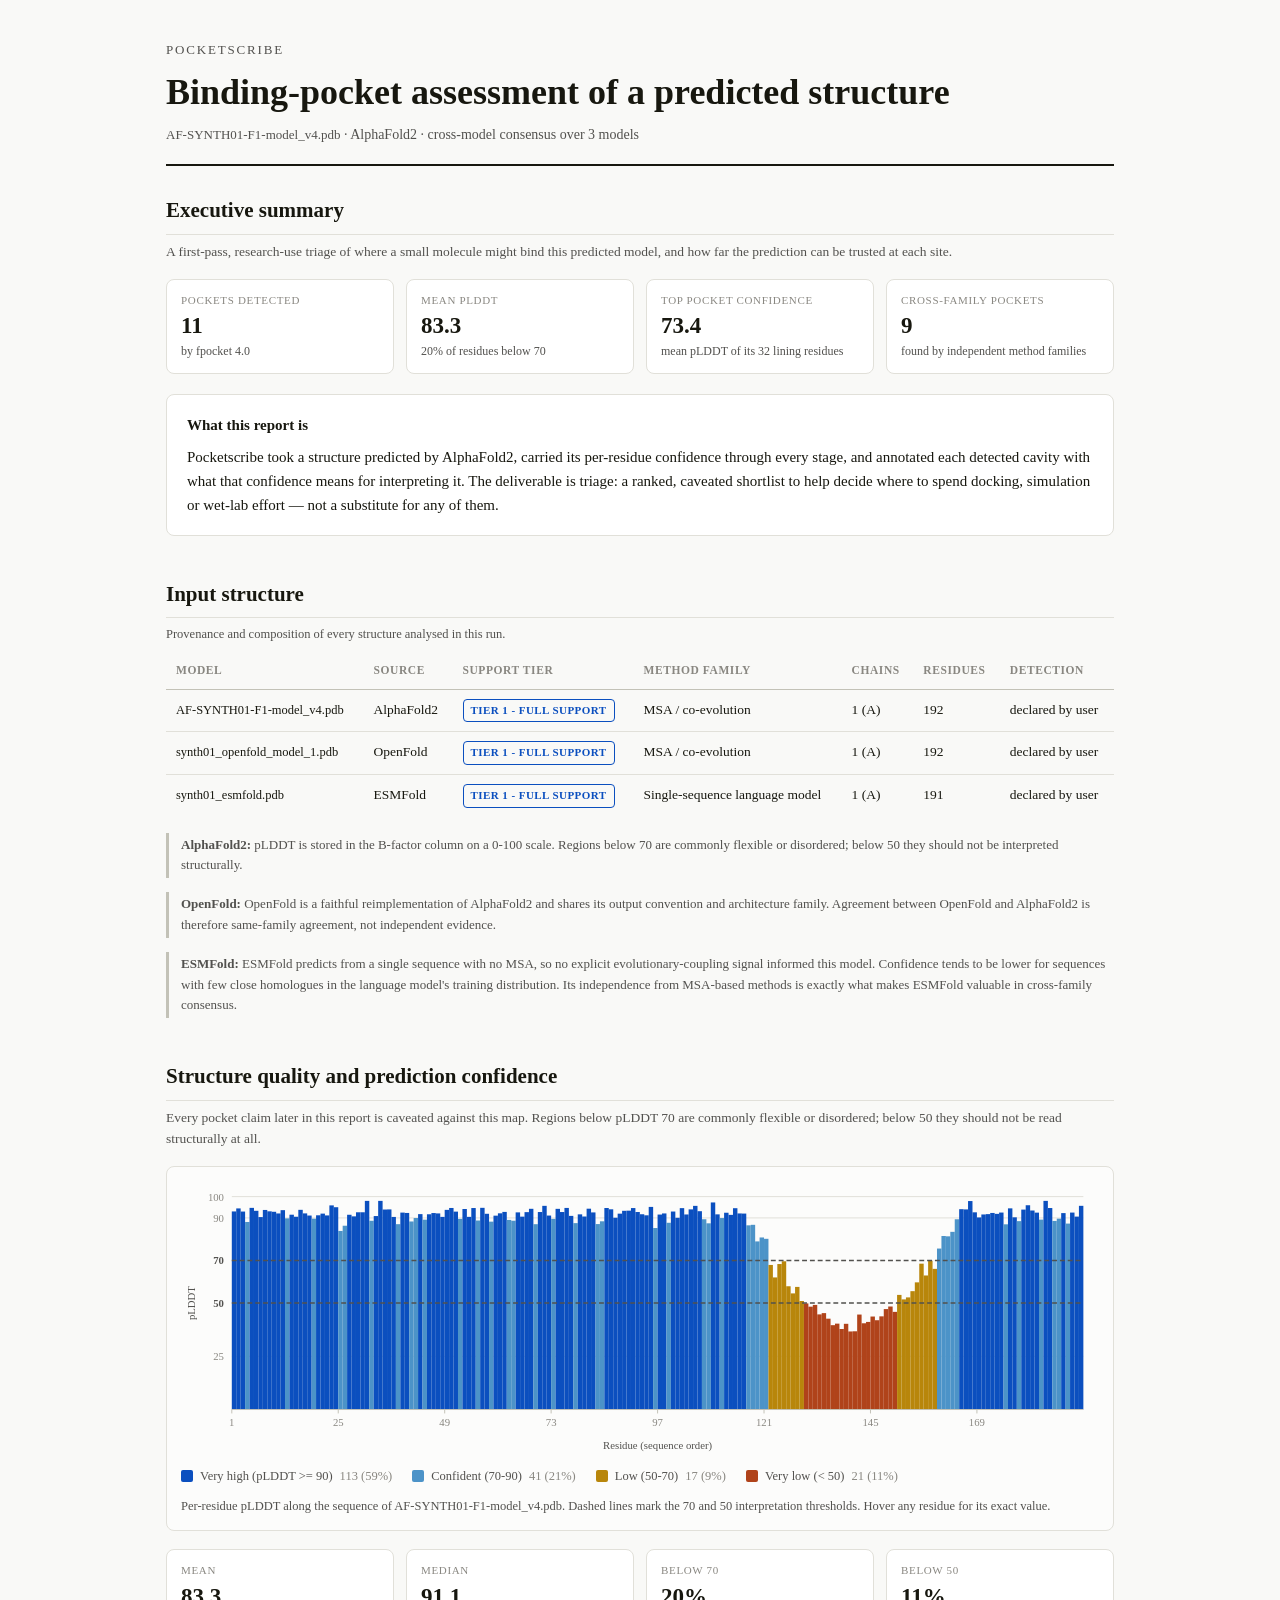
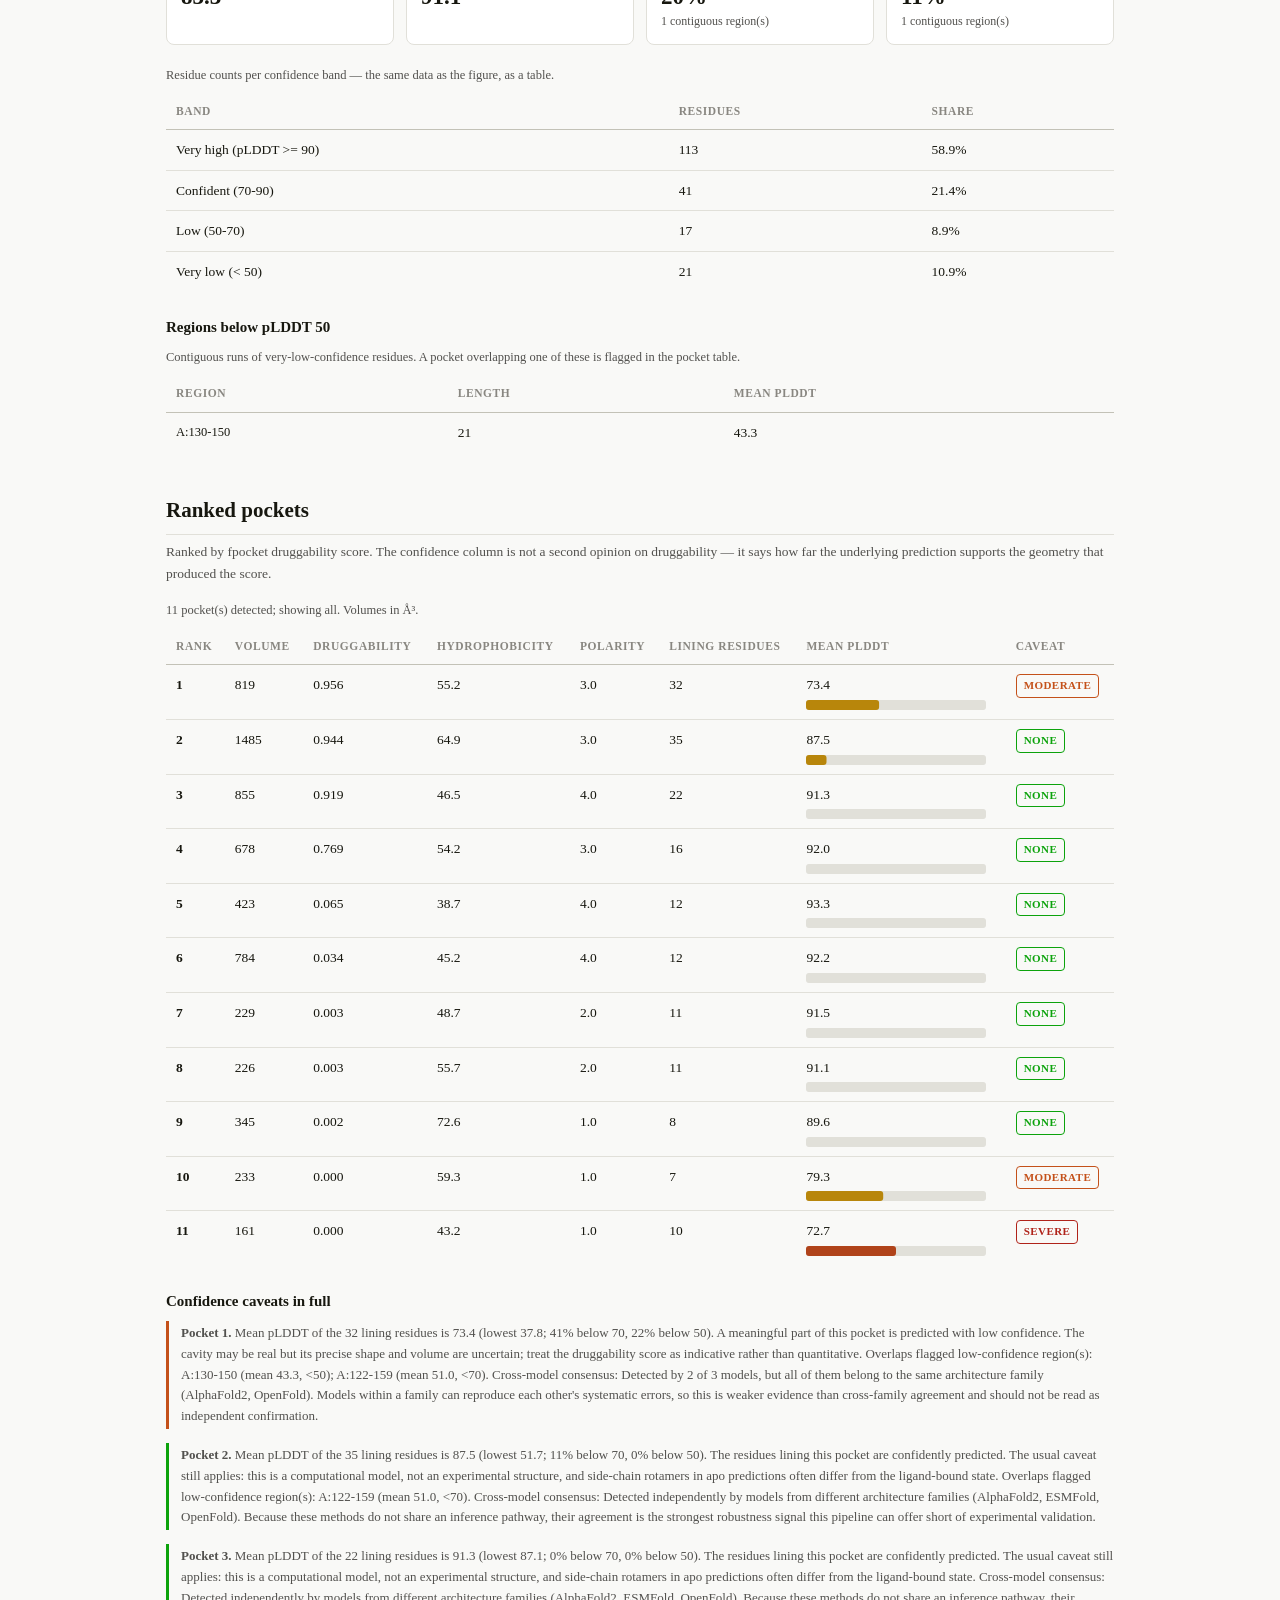
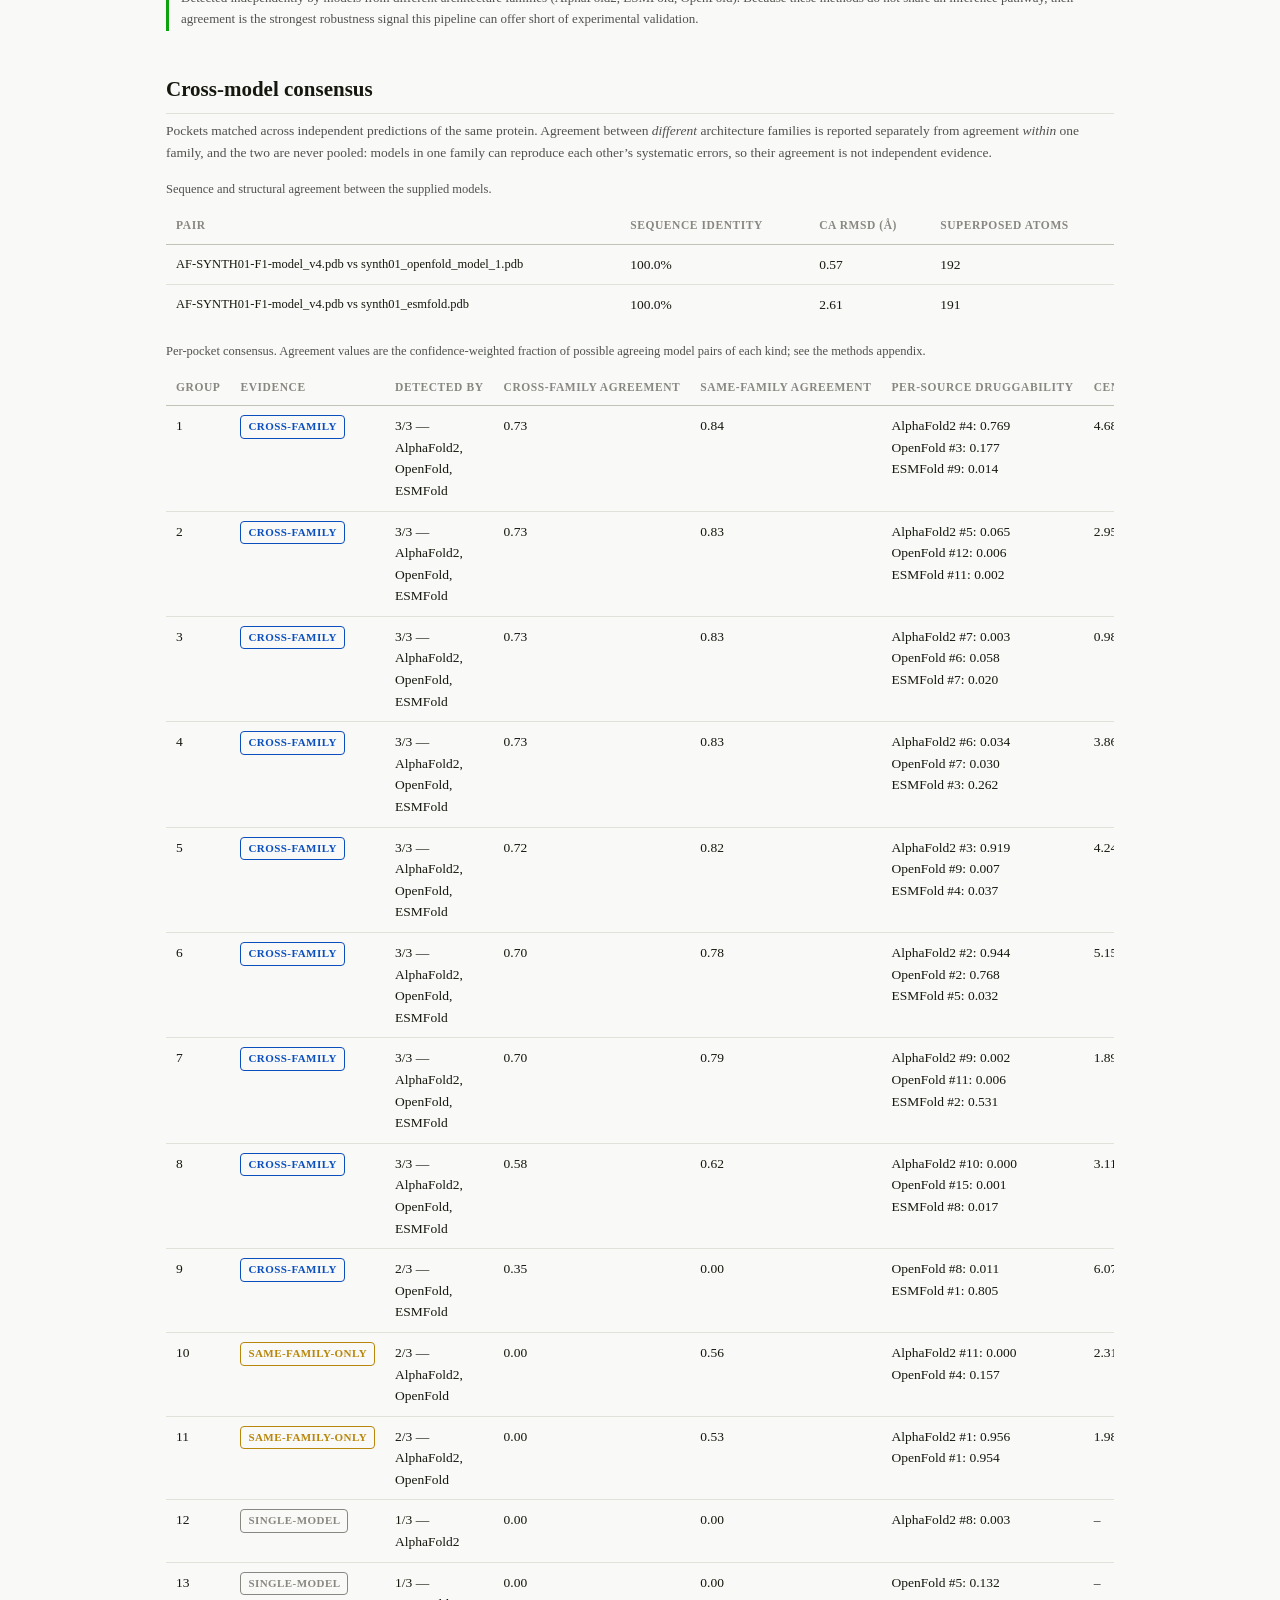
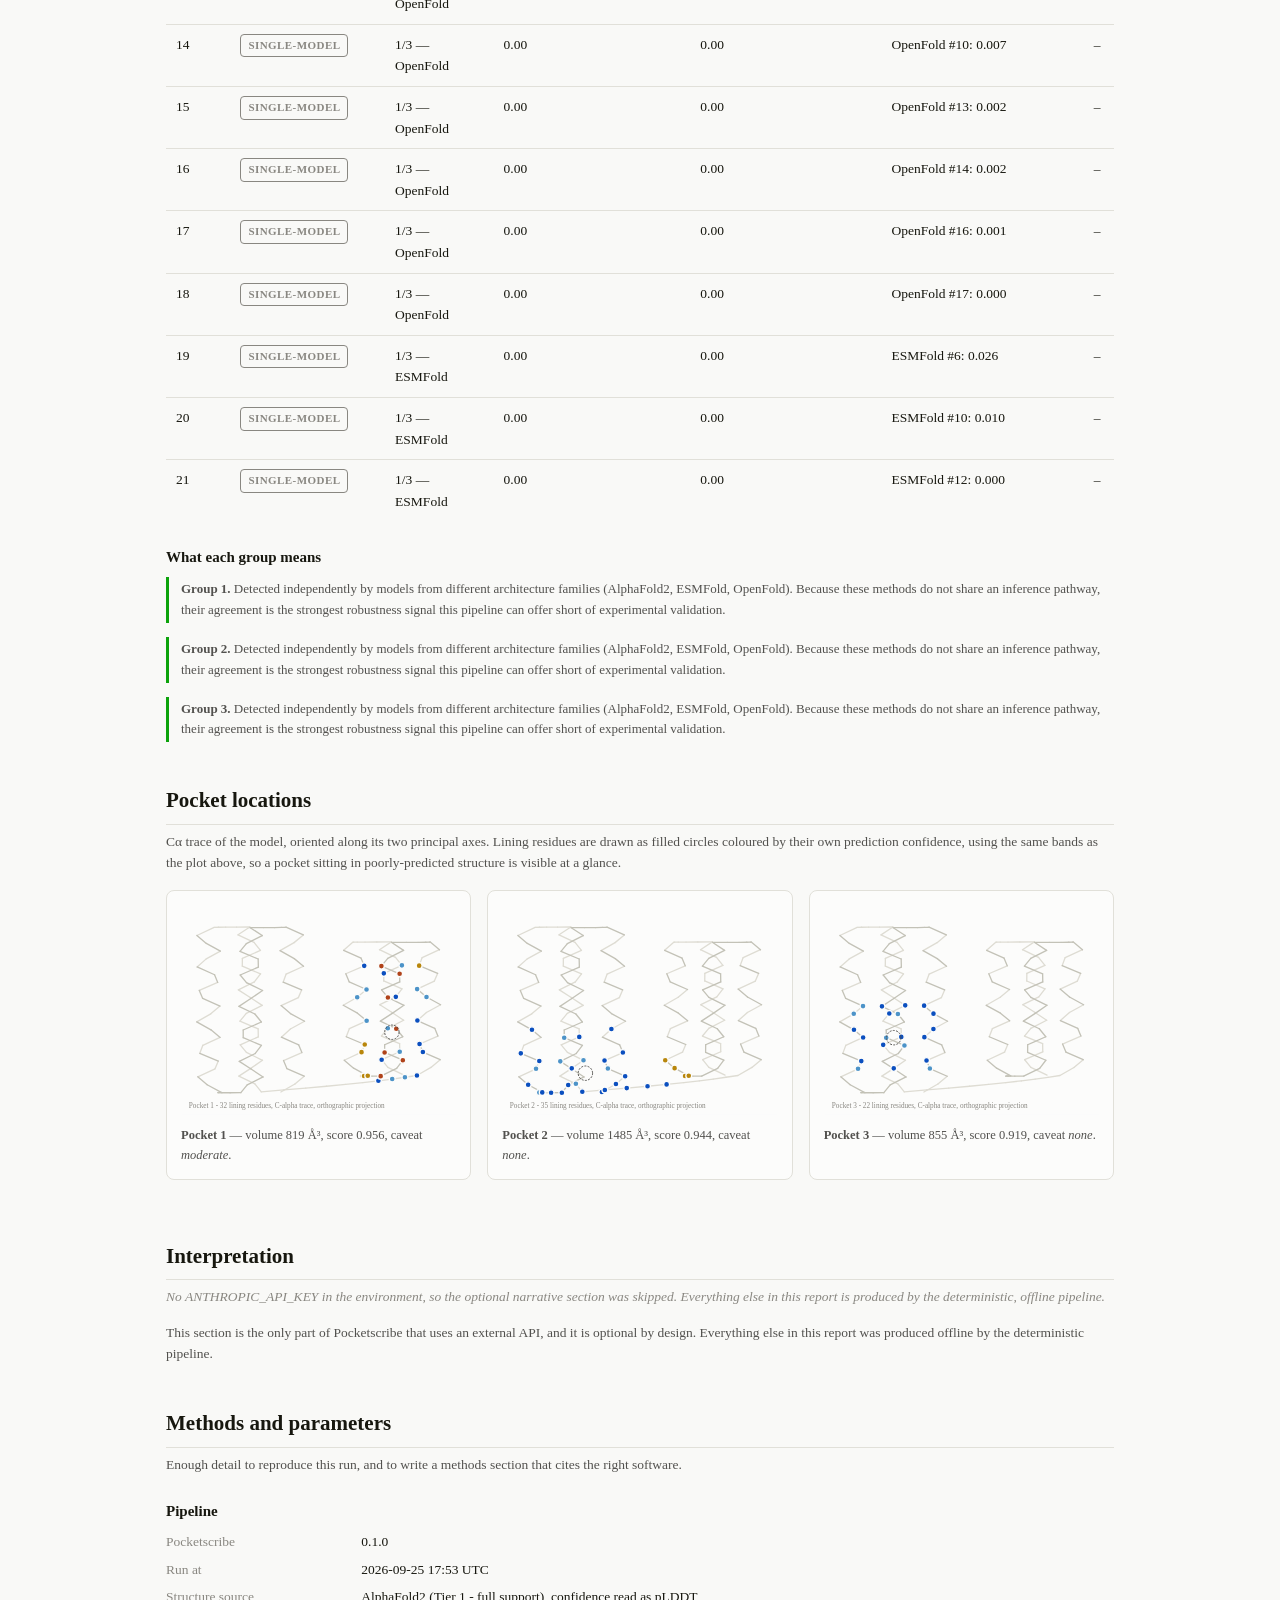
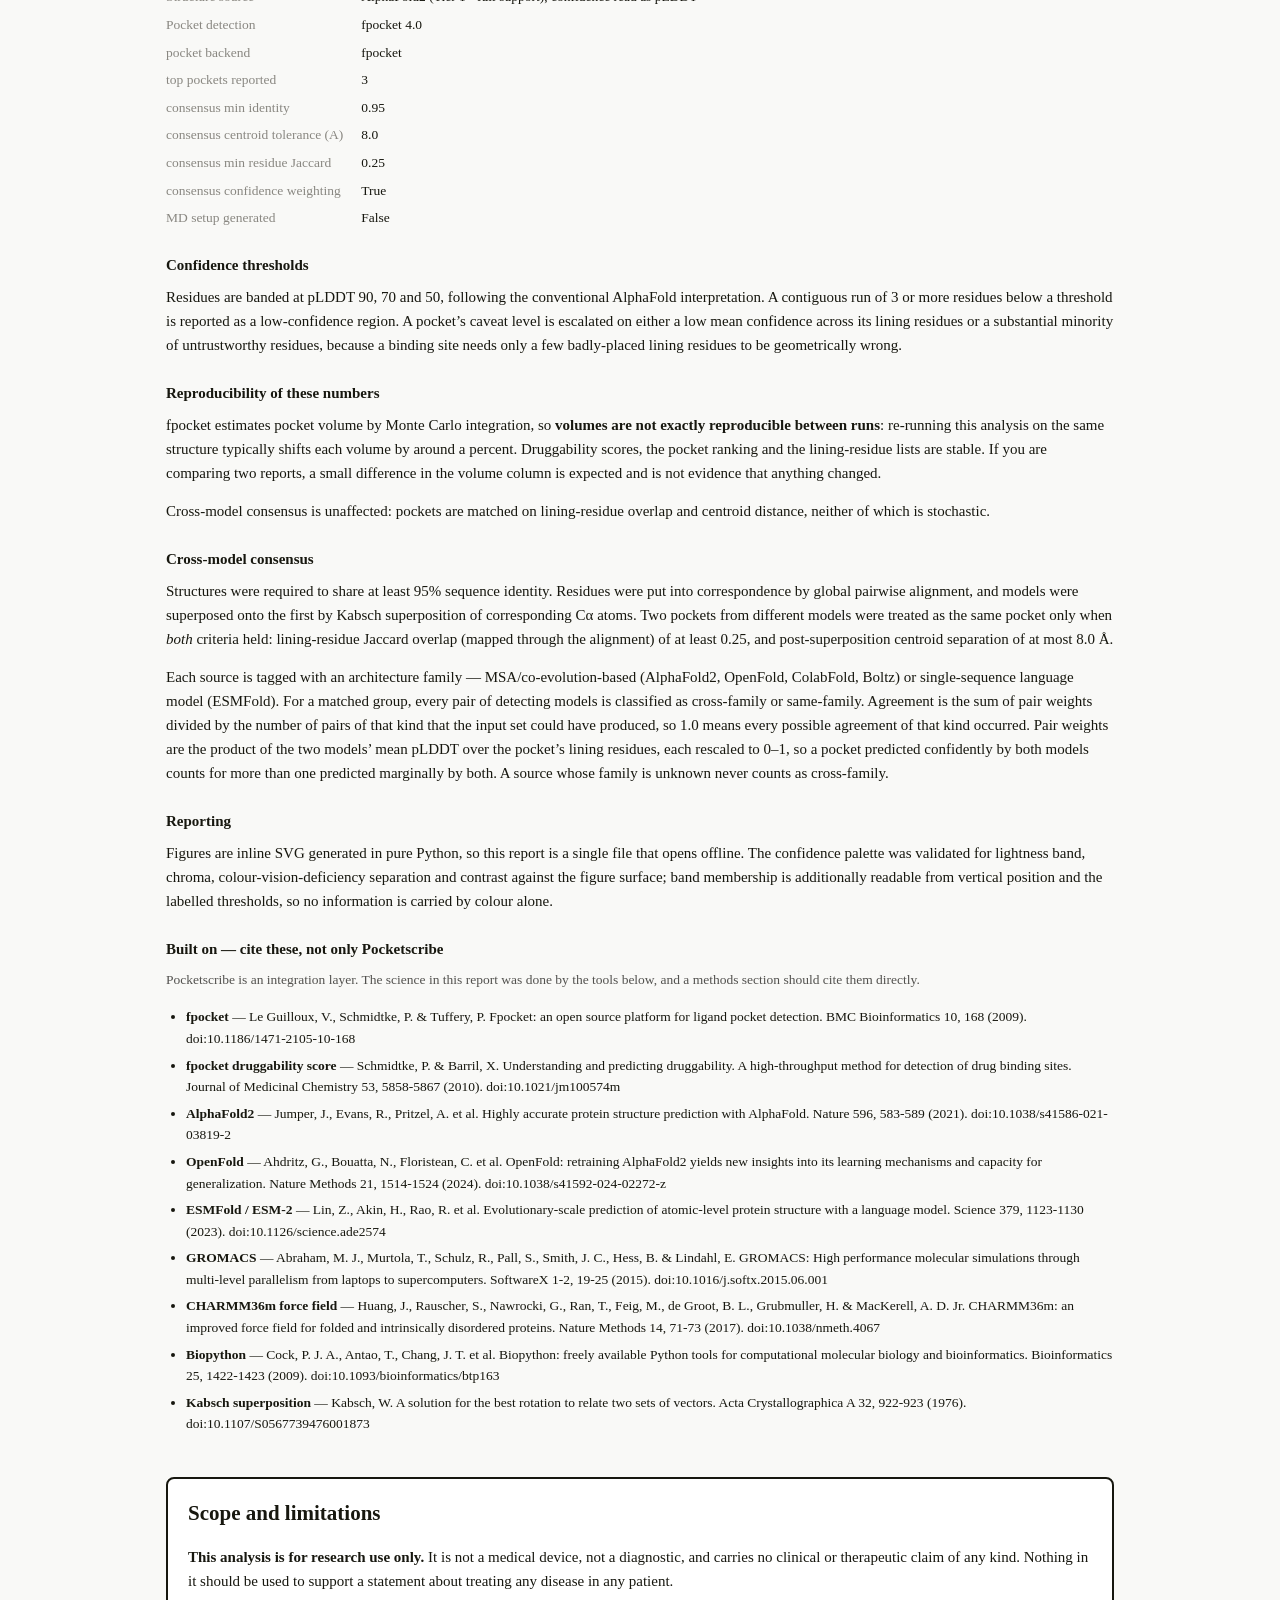
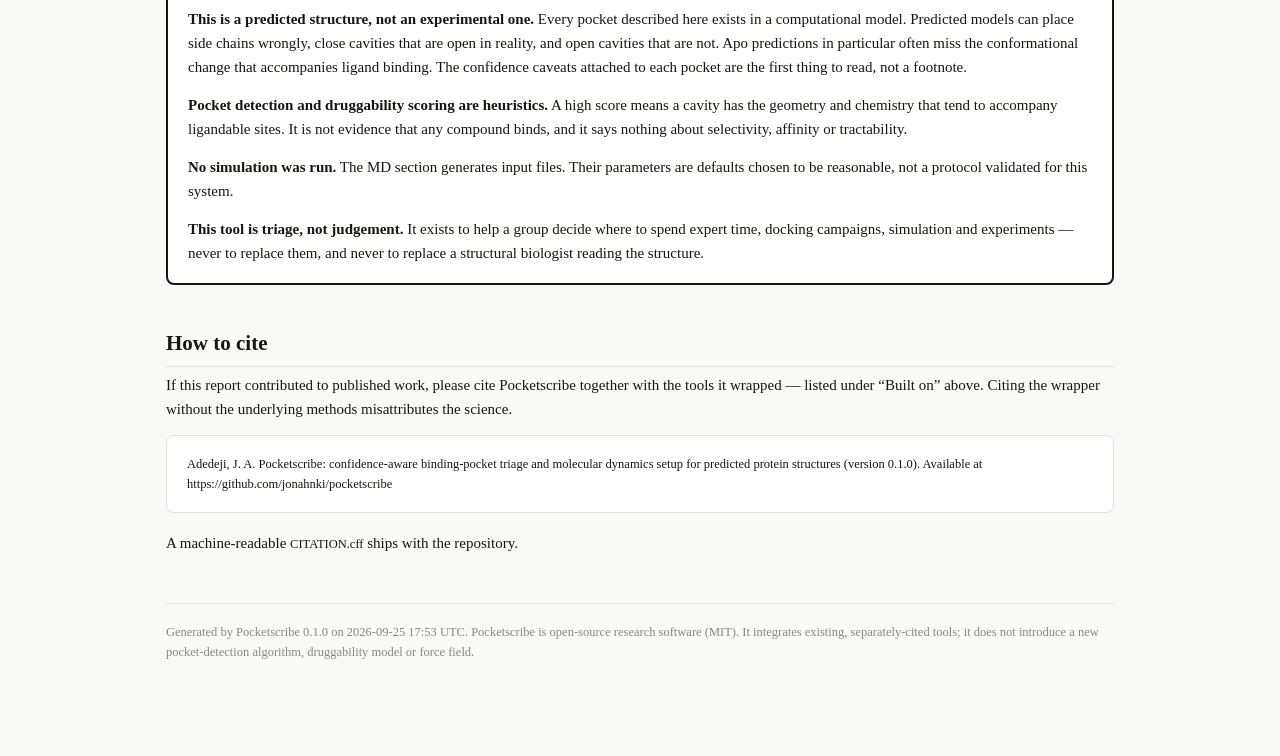
==== commit e4873bc7: "Pin determinism test to the deterministic backend; document fpocket volume variability; fix site bui" ====
--- a/site/demo/consensus.html
+++ b/site/demo/consensus.html
@@ -435,8 +435,8 @@
   <div class="stat-row">
     <div class="stat">
       <span class="stat-label">Pockets detected</span>
-      <span class="stat-value">2</span>
-      <span class="stat-sub">by builtin builtin-1.0</span>
+      <span class="stat-value">11</span>
+      <span class="stat-sub">by fpocket 4.0</span>
     </div>
     <div class="stat">
       <span class="stat-label">Mean pLDDT</span>
@@ -445,27 +445,16 @@
     </div>
     <div class="stat">
       <span class="stat-label">Top pocket confidence</span>
-      <span class="stat-value">91.7</span>
-      <span class="stat-sub">mean pLDDT of its 83 lining residues</span>
+      <span class="stat-value">73.4</span>
+      <span class="stat-sub">mean pLDDT of its 32 lining residues</span>
     </div>
     <div class="stat">
       <span class="stat-label">Cross-family pockets</span>
-      <span class="stat-value">1</span>
+      <span class="stat-value">9</span>
       <span class="stat-sub">found by independent method families</span>
     </div>
   </div>
 
-  <div class="callout callout-warn">
-    <p>
-      <strong>These pockets were not detected with fpocket.</strong> The
-      <code>builtin</code> fallback backend was used, which is a plain grid-based
-      buriedness scan. Its &ldquo;druggability&rdquo; column is a transparent
-      volume / buriedness / hydrophobicity heuristic documented in the methods
-      appendix &mdash; it is <em>not</em> fpocket&rsquo;s trained and validated
-      druggability score, and the two numbers are not comparable. Install fpocket and
-      re-run before drawing any scientific conclusion from these scores.
-    </p>
-  </div>
 
   <div class="card">
     <h3 style="margin-top:0">What this report is</h3>
@@ -478,11 +467,6 @@
     </p>
   </div>
 
-  <div class="callout">
-    <p><strong>Run warnings</strong></p>
-    <ul class="plain" style="margin-bottom:0">
-<li>fpocket was not found on PATH, so the built-in geometric fallback backend was used. Its scores are a documented heuristic, NOT fpocket druggability scores, and are not suitable for scientific interpretation.</li>    </ul>
-  </div>
 </section>
 
 <section id="input">
@@ -639,7 +623,7 @@
 <section id="pockets">
   <h2>Ranked pockets</h2>
   <p class="section-note">
-    Ranked by the built-in heuristic score (not a validated druggability model).
+    Ranked by fpocket druggability score.
     The confidence column is not a second opinion on druggability &mdash; it says how far
     the underlying prediction supports the geometry that produced the score.
   </p>
@@ -647,7 +631,7 @@
   <div class="table-scroll">
     <table>
       <caption>
-        2 pocket(s) detected; showing all.
+        11 pocket(s) detected; showing all.
         Volumes in &#8491;&sup3;.
       </caption>
       <thead>
@@ -659,13 +643,43 @@
       <tbody>
         <tr>
           <td class="num"><strong>1</strong></td>
-          <td class="num">895</td>
-          <td class="num">0.850</td>
-          <td class="num">60.7</td>
-          <td class="num">39.3</td>
-          <td class="num">83</td>
-          <td class="num">
-            91.7
+          <td class="num">819</td>
+          <td class="num">0.956</td>
+          <td class="num">55.2</td>
+          <td class="num">3.0</td>
+          <td class="num">32</td>
+          <td class="num">
+            73.4
+            <svg class="meter" viewBox="0 0 180 10" width="180" height="10" role="img" aria-label="41% of lining residues below pLDDT 70"><rect x="0" y="0" width="180" height="10" rx="3" fill="#e1e0d9"/><rect x="0" y="0" width="73.1" height="10" rx="3" fill="#B8860B"/></svg>
+          </td>
+          <td>
+            <span class="badge badge-moderate">moderate</span>
+          </td>
+        </tr>
+        <tr>
+          <td class="num"><strong>2</strong></td>
+          <td class="num">1485</td>
+          <td class="num">0.944</td>
+          <td class="num">64.9</td>
+          <td class="num">3.0</td>
+          <td class="num">35</td>
+          <td class="num">
+            87.5
+            <svg class="meter" viewBox="0 0 180 10" width="180" height="10" role="img" aria-label="11% of lining residues below pLDDT 70"><rect x="0" y="0" width="180" height="10" rx="3" fill="#e1e0d9"/><rect x="0" y="0" width="20.5" height="10" rx="3" fill="#B8860B"/></svg>
+          </td>
+          <td>
+            <span class="badge badge-none">none</span>
+          </td>
+        </tr>
+        <tr>
+          <td class="num"><strong>3</strong></td>
+          <td class="num">855</td>
+          <td class="num">0.919</td>
+          <td class="num">46.5</td>
+          <td class="num">4.0</td>
+          <td class="num">22</td>
+          <td class="num">
+            91.3
             <svg class="meter" viewBox="0 0 180 10" width="180" height="10" role="img" aria-label="0% of lining residues below pLDDT 70"><rect x="0" y="0" width="180" height="10" rx="3" fill="#e1e0d9"/><rect x="0" y="0" width="0.0" height="10" rx="3" fill="#B8860B"/></svg>
           </td>
           <td>
@@ -673,18 +687,123 @@
           </td>
         </tr>
         <tr>
-          <td class="num"><strong>2</strong></td>
-          <td class="num">220</td>
-          <td class="num">0.624</td>
-          <td class="num">62.6</td>
-          <td class="num">37.4</td>
-          <td class="num">56</td>
-          <td class="num">
-            74.0
-            <svg class="meter" viewBox="0 0 180 10" width="180" height="10" role="img" aria-label="41% of lining residues below pLDDT 70"><rect x="0" y="0" width="180" height="10" rx="3" fill="#e1e0d9"/><rect x="0" y="0" width="74.0" height="10" rx="3" fill="#B8860B"/></svg>
+          <td class="num"><strong>4</strong></td>
+          <td class="num">678</td>
+          <td class="num">0.769</td>
+          <td class="num">54.2</td>
+          <td class="num">3.0</td>
+          <td class="num">16</td>
+          <td class="num">
+            92.0
+            <svg class="meter" viewBox="0 0 180 10" width="180" height="10" role="img" aria-label="0% of lining residues below pLDDT 70"><rect x="0" y="0" width="180" height="10" rx="3" fill="#e1e0d9"/><rect x="0" y="0" width="0.0" height="10" rx="3" fill="#B8860B"/></svg>
+          </td>
+          <td>
+            <span class="badge badge-none">none</span>
+          </td>
+        </tr>
+        <tr>
+          <td class="num"><strong>5</strong></td>
+          <td class="num">423</td>
+          <td class="num">0.065</td>
+          <td class="num">38.7</td>
+          <td class="num">4.0</td>
+          <td class="num">12</td>
+          <td class="num">
+            93.3
+            <svg class="meter" viewBox="0 0 180 10" width="180" height="10" role="img" aria-label="0% of lining residues below pLDDT 70"><rect x="0" y="0" width="180" height="10" rx="3" fill="#e1e0d9"/><rect x="0" y="0" width="0.0" height="10" rx="3" fill="#B8860B"/></svg>
+          </td>
+          <td>
+            <span class="badge badge-none">none</span>
+          </td>
+        </tr>
+        <tr>
+          <td class="num"><strong>6</strong></td>
+          <td class="num">784</td>
+          <td class="num">0.034</td>
+          <td class="num">45.2</td>
+          <td class="num">4.0</td>
+          <td class="num">12</td>
+          <td class="num">
+            92.2
+            <svg class="meter" viewBox="0 0 180 10" width="180" height="10" role="img" aria-label="0% of lining residues below pLDDT 70"><rect x="0" y="0" width="180" height="10" rx="3" fill="#e1e0d9"/><rect x="0" y="0" width="0.0" height="10" rx="3" fill="#B8860B"/></svg>
+          </td>
+          <td>
+            <span class="badge badge-none">none</span>
+          </td>
+        </tr>
+        <tr>
+          <td class="num"><strong>7</strong></td>
+          <td class="num">229</td>
+          <td class="num">0.003</td>
+          <td class="num">48.7</td>
+          <td class="num">2.0</td>
+          <td class="num">11</td>
+          <td class="num">
+            91.5
+            <svg class="meter" viewBox="0 0 180 10" width="180" height="10" role="img" aria-label="0% of lining residues below pLDDT 70"><rect x="0" y="0" width="180" height="10" rx="3" fill="#e1e0d9"/><rect x="0" y="0" width="0.0" height="10" rx="3" fill="#B8860B"/></svg>
+          </td>
+          <td>
+            <span class="badge badge-none">none</span>
+          </td>
+        </tr>
+        <tr>
+          <td class="num"><strong>8</strong></td>
+          <td class="num">226</td>
+          <td class="num">0.003</td>
+          <td class="num">55.7</td>
+          <td class="num">2.0</td>
+          <td class="num">11</td>
+          <td class="num">
+            91.1
+            <svg class="meter" viewBox="0 0 180 10" width="180" height="10" role="img" aria-label="0% of lining residues below pLDDT 70"><rect x="0" y="0" width="180" height="10" rx="3" fill="#e1e0d9"/><rect x="0" y="0" width="0.0" height="10" rx="3" fill="#B8860B"/></svg>
+          </td>
+          <td>
+            <span class="badge badge-none">none</span>
+          </td>
+        </tr>
+        <tr>
+          <td class="num"><strong>9</strong></td>
+          <td class="num">345</td>
+          <td class="num">0.002</td>
+          <td class="num">72.6</td>
+          <td class="num">1.0</td>
+          <td class="num">8</td>
+          <td class="num">
+            89.6
+            <svg class="meter" viewBox="0 0 180 10" width="180" height="10" role="img" aria-label="0% of lining residues below pLDDT 70"><rect x="0" y="0" width="180" height="10" rx="3" fill="#e1e0d9"/><rect x="0" y="0" width="0.0" height="10" rx="3" fill="#B8860B"/></svg>
+          </td>
+          <td>
+            <span class="badge badge-none">none</span>
+          </td>
+        </tr>
+        <tr>
+          <td class="num"><strong>10</strong></td>
+          <td class="num">233</td>
+          <td class="num">0.000</td>
+          <td class="num">59.3</td>
+          <td class="num">1.0</td>
+          <td class="num">7</td>
+          <td class="num">
+            79.3
+            <svg class="meter" viewBox="0 0 180 10" width="180" height="10" role="img" aria-label="43% of lining residues below pLDDT 70"><rect x="0" y="0" width="180" height="10" rx="3" fill="#e1e0d9"/><rect x="0" y="0" width="77.2" height="10" rx="3" fill="#B8860B"/></svg>
           </td>
           <td>
             <span class="badge badge-moderate">moderate</span>
+          </td>
+        </tr>
+        <tr>
+          <td class="num"><strong>11</strong></td>
+          <td class="num">161</td>
+          <td class="num">0.000</td>
+          <td class="num">43.2</td>
+          <td class="num">1.0</td>
+          <td class="num">10</td>
+          <td class="num">
+            72.7
+            <svg class="meter" viewBox="0 0 180 10" width="180" height="10" role="img" aria-label="50% of lining residues below pLDDT 70"><rect x="0" y="0" width="180" height="10" rx="3" fill="#e1e0d9"/><rect x="0" y="0" width="90.0" height="10" rx="3" fill="#B0431A"/></svg>
+          </td>
+          <td>
+            <span class="badge badge-severe">severe</span>
           </td>
         </tr>
       </tbody>
@@ -692,17 +811,16 @@
   </div>
 
   <h3>Confidence caveats in full</h3>
+  <p class="caveat caveat-moderate">
+    <strong>Pocket 1.</strong> Mean pLDDT of the 32 lining residues is 73.4 (lowest 37.8; 41% below 70, 22% below 50). A meaningful part of this pocket is predicted with low confidence. The cavity may be real but its precise shape and volume are uncertain; treat the druggability score as indicative rather than quantitative. Overlaps flagged low-confidence region(s): A:130-150 (mean 43.3, &lt;50); A:122-159 (mean 51.0, &lt;70). Cross-model consensus: Detected by 2 of 3 models, but all of them belong to the same architecture family (AlphaFold2, OpenFold). Models within a family can reproduce each other&#39;s systematic errors, so this is weaker evidence than cross-family agreement and should not be read as independent confirmation.
+  </p>
   <p class="caveat caveat-none">
-    <strong>Pocket 1.</strong> Mean pLDDT of the 83 lining residues is 91.7 (lowest 83.9; 0% below 70, 0% below 50). The residues lining this pocket are confidently predicted. The usual caveat still applies: this is a computational model, not an experimental structure, and side-chain rotamers in apo predictions often differ from the ligand-bound state. Cross-model consensus: Detected independently by models from different architecture families (AlphaFold2, ESMFold, OpenFold). Because these methods do not share an inference pathway, their agreement is the strongest robustness signal this pipeline can offer short of experimental validation.
-  </p>
-  <p class="caveat caveat-moderate">
-    <strong>Pocket 2.</strong> Mean pLDDT of the 56 lining residues is 74.0 (lowest 36.8; 41% below 70, 20% below 50). A meaningful part of this pocket is predicted with low confidence. The cavity may be real but its precise shape and volume are uncertain; treat the druggability score as indicative rather than quantitative. Overlaps flagged low-confidence region(s): A:130-150 (mean 43.3, &lt;50); A:122-159 (mean 51.0, &lt;70). Cross-model consensus: Detected by 2 of 3 models, but all of them belong to the same architecture family (AlphaFold2, OpenFold). Models within a family can reproduce each other&#39;s systematic errors, so this is weaker evidence than cross-family agreement and should not be read as independent confirmation.
-  </p>
-
-  <div class="callout callout-warn">
-    <ul class="plain" style="margin-bottom:0">
-<li>Pockets were detected with Pocketscribe&#39;s built-in geometric fallback backend, not with fpocket. The scores in the &#39;druggability&#39; column are a transparent volume/buriedness/hydrophobicity heuristic, NOT fpocket&#39;s validated druggability score, and the two are not comparable. Install fpocket and re-run before drawing any scientific conclusion.</li>    </ul>
-  </div>
+    <strong>Pocket 2.</strong> Mean pLDDT of the 35 lining residues is 87.5 (lowest 51.7; 11% below 70, 0% below 50). The residues lining this pocket are confidently predicted. The usual caveat still applies: this is a computational model, not an experimental structure, and side-chain rotamers in apo predictions often differ from the ligand-bound state. Overlaps flagged low-confidence region(s): A:122-159 (mean 51.0, &lt;70). Cross-model consensus: Detected independently by models from different architecture families (AlphaFold2, ESMFold, OpenFold). Because these methods do not share an inference pathway, their agreement is the strongest robustness signal this pipeline can offer short of experimental validation.
+  </p>
+  <p class="caveat caveat-none">
+    <strong>Pocket 3.</strong> Mean pLDDT of the 22 lining residues is 91.3 (lowest 87.1; 0% below 70, 0% below 50). The residues lining this pocket are confidently predicted. The usual caveat still applies: this is a computational model, not an experimental structure, and side-chain rotamers in apo predictions often differ from the ligand-bound state. Cross-model consensus: Detected independently by models from different architecture families (AlphaFold2, ESMFold, OpenFold). Because these methods do not share an inference pathway, their agreement is the strongest robustness signal this pipeline can offer short of experimental validation.
+  </p>
+
 </section>
 
 <section id="consensus">
@@ -763,17 +881,168 @@
           <td>3/3
             &mdash; AlphaFold2, OpenFold, ESMFold
           </td>
+          <td class="num">0.73</td>
+          <td class="num">0.84</td>
+          <td class="num">
+              AlphaFold2 #4:
+              0.769<br>              OpenFold #3:
+              0.177<br>              ESMFold #9:
+              0.014          </td>
+          <td class="num">4.68</td>
+        </tr>
+        <tr>
+          <td class="num">2</td>
+          <td>
+            <span class="badge badge-cross">
+              cross-family
+            </span>
+          </td>
+          <td>3/3
+            &mdash; AlphaFold2, OpenFold, ESMFold
+          </td>
+          <td class="num">0.73</td>
+          <td class="num">0.83</td>
+          <td class="num">
+              AlphaFold2 #5:
+              0.065<br>              OpenFold #12:
+              0.006<br>              ESMFold #11:
+              0.002          </td>
+          <td class="num">2.95</td>
+        </tr>
+        <tr>
+          <td class="num">3</td>
+          <td>
+            <span class="badge badge-cross">
+              cross-family
+            </span>
+          </td>
+          <td>3/3
+            &mdash; AlphaFold2, OpenFold, ESMFold
+          </td>
+          <td class="num">0.73</td>
+          <td class="num">0.83</td>
+          <td class="num">
+              AlphaFold2 #7:
+              0.003<br>              OpenFold #6:
+              0.058<br>              ESMFold #7:
+              0.020          </td>
+          <td class="num">0.98</td>
+        </tr>
+        <tr>
+          <td class="num">4</td>
+          <td>
+            <span class="badge badge-cross">
+              cross-family
+            </span>
+          </td>
+          <td>3/3
+            &mdash; AlphaFold2, OpenFold, ESMFold
+          </td>
+          <td class="num">0.73</td>
+          <td class="num">0.83</td>
+          <td class="num">
+              AlphaFold2 #6:
+              0.034<br>              OpenFold #7:
+              0.030<br>              ESMFold #3:
+              0.262          </td>
+          <td class="num">3.86</td>
+        </tr>
+        <tr>
+          <td class="num">5</td>
+          <td>
+            <span class="badge badge-cross">
+              cross-family
+            </span>
+          </td>
+          <td>3/3
+            &mdash; AlphaFold2, OpenFold, ESMFold
+          </td>
           <td class="num">0.72</td>
           <td class="num">0.82</td>
           <td class="num">
-              AlphaFold2 #1:
-              0.850<br>              OpenFold #1:
-              0.837<br>              ESMFold #1:
-              0.851          </td>
-          <td class="num">0.85</td>
-        </tr>
-        <tr>
-          <td class="num">2</td>
+              AlphaFold2 #3:
+              0.919<br>              OpenFold #9:
+              0.007<br>              ESMFold #4:
+              0.037          </td>
+          <td class="num">4.24</td>
+        </tr>
+        <tr>
+          <td class="num">6</td>
+          <td>
+            <span class="badge badge-cross">
+              cross-family
+            </span>
+          </td>
+          <td>3/3
+            &mdash; AlphaFold2, OpenFold, ESMFold
+          </td>
+          <td class="num">0.70</td>
+          <td class="num">0.78</td>
+          <td class="num">
+              AlphaFold2 #2:
+              0.944<br>              OpenFold #2:
+              0.768<br>              ESMFold #5:
+              0.032          </td>
+          <td class="num">5.15</td>
+        </tr>
+        <tr>
+          <td class="num">7</td>
+          <td>
+            <span class="badge badge-cross">
+              cross-family
+            </span>
+          </td>
+          <td>3/3
+            &mdash; AlphaFold2, OpenFold, ESMFold
+          </td>
+          <td class="num">0.70</td>
+          <td class="num">0.79</td>
+          <td class="num">
+              AlphaFold2 #9:
+              0.002<br>              OpenFold #11:
+              0.006<br>              ESMFold #2:
+              0.531          </td>
+          <td class="num">1.89</td>
+        </tr>
+        <tr>
+          <td class="num">8</td>
+          <td>
+            <span class="badge badge-cross">
+              cross-family
+            </span>
+          </td>
+          <td>3/3
+            &mdash; AlphaFold2, OpenFold, ESMFold
+          </td>
+          <td class="num">0.58</td>
+          <td class="num">0.62</td>
+          <td class="num">
+              AlphaFold2 #10:
+              0.000<br>              OpenFold #15:
+              0.001<br>              ESMFold #8:
+              0.017          </td>
+          <td class="num">3.11</td>
+        </tr>
+        <tr>
+          <td class="num">9</td>
+          <td>
+            <span class="badge badge-cross">
+              cross-family
+            </span>
+          </td>
+          <td>2/3
+            &mdash; OpenFold, ESMFold
+          </td>
+          <td class="num">0.35</td>
+          <td class="num">0.00</td>
+          <td class="num">
+              OpenFold #8:
+              0.011<br>              ESMFold #1:
+              0.805          </td>
+          <td class="num">6.07</td>
+        </tr>
+        <tr>
+          <td class="num">10</td>
           <td>
             <span class="badge badge-same">
               same-family-only
@@ -783,28 +1052,199 @@
             &mdash; AlphaFold2, OpenFold
           </td>
           <td class="num">0.00</td>
-          <td class="num">0.55</td>
-          <td class="num">
-              AlphaFold2 #2:
-              0.624<br>              OpenFold #2:
-              0.622          </td>
-          <td class="num">2.9</td>
-        </tr>
-        <tr>
-          <td class="num">3</td>
+          <td class="num">0.56</td>
+          <td class="num">
+              AlphaFold2 #11:
+              0.000<br>              OpenFold #4:
+              0.157          </td>
+          <td class="num">2.31</td>
+        </tr>
+        <tr>
+          <td class="num">11</td>
+          <td>
+            <span class="badge badge-same">
+              same-family-only
+            </span>
+          </td>
+          <td>2/3
+            &mdash; AlphaFold2, OpenFold
+          </td>
+          <td class="num">0.00</td>
+          <td class="num">0.53</td>
+          <td class="num">
+              AlphaFold2 #1:
+              0.956<br>              OpenFold #1:
+              0.954          </td>
+          <td class="num">1.98</td>
+        </tr>
+        <tr>
+          <td class="num">12</td>
           <td>
             <span class="badge badge-single">
               single-model
             </span>
           </td>
           <td>1/3
+            &mdash; AlphaFold2
+          </td>
+          <td class="num">0.00</td>
+          <td class="num">0.00</td>
+          <td class="num">
+              AlphaFold2 #8:
+              0.003          </td>
+          <td class="num">&ndash;</td>
+        </tr>
+        <tr>
+          <td class="num">13</td>
+          <td>
+            <span class="badge badge-single">
+              single-model
+            </span>
+          </td>
+          <td>1/3
+            &mdash; OpenFold
+          </td>
+          <td class="num">0.00</td>
+          <td class="num">0.00</td>
+          <td class="num">
+              OpenFold #5:
+              0.132          </td>
+          <td class="num">&ndash;</td>
+        </tr>
+        <tr>
+          <td class="num">14</td>
+          <td>
+            <span class="badge badge-single">
+              single-model
+            </span>
+          </td>
+          <td>1/3
+            &mdash; OpenFold
+          </td>
+          <td class="num">0.00</td>
+          <td class="num">0.00</td>
+          <td class="num">
+              OpenFold #10:
+              0.007          </td>
+          <td class="num">&ndash;</td>
+        </tr>
+        <tr>
+          <td class="num">15</td>
+          <td>
+            <span class="badge badge-single">
+              single-model
+            </span>
+          </td>
+          <td>1/3
+            &mdash; OpenFold
+          </td>
+          <td class="num">0.00</td>
+          <td class="num">0.00</td>
+          <td class="num">
+              OpenFold #13:
+              0.002          </td>
+          <td class="num">&ndash;</td>
+        </tr>
+        <tr>
+          <td class="num">16</td>
+          <td>
+            <span class="badge badge-single">
+              single-model
+            </span>
+          </td>
+          <td>1/3
+            &mdash; OpenFold
+          </td>
+          <td class="num">0.00</td>
+          <td class="num">0.00</td>
+          <td class="num">
+              OpenFold #14:
+              0.002          </td>
+          <td class="num">&ndash;</td>
+        </tr>
+        <tr>
+          <td class="num">17</td>
+          <td>
+            <span class="badge badge-single">
+              single-model
+            </span>
+          </td>
+          <td>1/3
+            &mdash; OpenFold
+          </td>
+          <td class="num">0.00</td>
+          <td class="num">0.00</td>
+          <td class="num">
+              OpenFold #16:
+              0.001          </td>
+          <td class="num">&ndash;</td>
+        </tr>
+        <tr>
+          <td class="num">18</td>
+          <td>
+            <span class="badge badge-single">
+              single-model
+            </span>
+          </td>
+          <td>1/3
+            &mdash; OpenFold
+          </td>
+          <td class="num">0.00</td>
+          <td class="num">0.00</td>
+          <td class="num">
+              OpenFold #17:
+              0.000          </td>
+          <td class="num">&ndash;</td>
+        </tr>
+        <tr>
+          <td class="num">19</td>
+          <td>
+            <span class="badge badge-single">
+              single-model
+            </span>
+          </td>
+          <td>1/3
             &mdash; ESMFold
           </td>
           <td class="num">0.00</td>
           <td class="num">0.00</td>
           <td class="num">
-              ESMFold #2:
-              0.505          </td>
+              ESMFold #6:
+              0.026          </td>
+          <td class="num">&ndash;</td>
+        </tr>
+        <tr>
+          <td class="num">20</td>
+          <td>
+            <span class="badge badge-single">
+              single-model
+            </span>
+          </td>
+          <td>1/3
+            &mdash; ESMFold
+          </td>
+          <td class="num">0.00</td>
+          <td class="num">0.00</td>
+          <td class="num">
+              ESMFold #10:
+              0.010          </td>
+          <td class="num">&ndash;</td>
+        </tr>
+        <tr>
+          <td class="num">21</td>
+          <td>
+            <span class="badge badge-single">
+              single-model
+            </span>
+          </td>
+          <td>1/3
+            &mdash; ESMFold
+          </td>
+          <td class="num">0.00</td>
+          <td class="num">0.00</td>
+          <td class="num">
+              ESMFold #12:
+              0.000          </td>
           <td class="num">&ndash;</td>
         </tr>
       </tbody>
@@ -815,11 +1255,11 @@
   <p class="caveat caveat-none">
     <strong>Group 1.</strong> Detected independently by models from different architecture families (AlphaFold2, ESMFold, OpenFold). Because these methods do not share an inference pathway, their agreement is the strongest robustness signal this pipeline can offer short of experimental validation.
   </p>
-  <p class="caveat caveat-low">
-    <strong>Group 2.</strong> Detected by 2 of 3 models, but all of them belong to the same architecture family (AlphaFold2, OpenFold). Models within a family can reproduce each other&#39;s systematic errors, so this is weaker evidence than cross-family agreement and should not be read as independent confirmation.
-  </p>
-  <p class="caveat caveat-moderate">
-    <strong>Group 3.</strong> Detected in only one of the 3 supplied models (ESMFold). It may be genuine and missed elsewhere, or it may be an artefact of that model; either way it carries no consensus support.
+  <p class="caveat caveat-none">
+    <strong>Group 2.</strong> Detected independently by models from different architecture families (AlphaFold2, ESMFold, OpenFold). Because these methods do not share an inference pathway, their agreement is the strongest robustness signal this pipeline can offer short of experimental validation.
+  </p>
+  <p class="caveat caveat-none">
+    <strong>Group 3.</strong> Detected independently by models from different architecture families (AlphaFold2, ESMFold, OpenFold). Because these methods do not share an inference pathway, their agreement is the strongest robustness signal this pipeline can offer short of experimental validation.
   </p>
 
 </section>
@@ -834,21 +1274,30 @@
   </p>
   <div class="pocket-gallery">
     <figure>
-      <svg class="viz structure" role="img" viewBox="0 0 420 320" width="100%" preserveAspectRatio="xMidYMid meet" aria-label="C-alpha trace of the model with pocket 1 highlighted; 83 lining residues are drawn as filled circles coloured by prediction confidence."><rect x="0" y="0" width="420" height="320" fill="#fcfcfb"/><line x1="152.4" y1="285.3" x2="173.8" y2="273.0" stroke-linecap="round" stroke-width="2" stroke="#dedcd3"/><line x1="173.8" y1="273.0" x2="187.9" y2="261.2" stroke-linecap="round" stroke-width="2" stroke="#dedcd3"/><line x1="156.4" y1="237.3" x2="184.4" y2="225.1" stroke-linecap="round" stroke-width="2" stroke="#dedcd3"/><line x1="153.1" y1="201.6" x2="166.9" y2="189.2" stroke-linecap="round" stroke-width="2" stroke="#dedcd3"/><line x1="166.9" y1="189.2" x2="188.5" y2="177.3" stroke-linecap="round" stroke-width="2" stroke="#dedcd3"/><line x1="152.7" y1="153.5" x2="179.0" y2="141.3" stroke-linecap="round" stroke-width="2" stroke="#dedcd3"/><line x1="179.0" y1="141.3" x2="184.0" y2="129.5" stroke-linecap="round" stroke-width="2" stroke="#dedcd3"/><line x1="155.8" y1="117.7" x2="160.4" y2="105.4" stroke-linecap="round" stroke-width="2" stroke="#dedcd3"/><line x1="160.4" y1="105.4" x2="186.9" y2="93.4" stroke-linecap="round" stroke-width="2" stroke="#dedcd3"/><line x1="151.1" y1="69.7" x2="172.5" y2="57.4" stroke-linecap="round" stroke-width="2" stroke="#dedcd3"/><line x1="172.5" y1="57.4" x2="186.6" y2="45.6" stroke-linecap="round" stroke-width="2" stroke="#dedcd3"/><line x1="25.6" y1="262.1" x2="51.9" y2="249.9" stroke-linecap="round" stroke-width="2" stroke="#dedcd3"/><line x1="51.9" y1="249.9" x2="56.9" y2="238.1" stroke-linecap="round" stroke-width="2" stroke="#dedcd3"/><line x1="28.7" y1="226.3" x2="33.3" y2="214.0" stroke-linecap="round" stroke-width="2" stroke="#dedcd3"/><line x1="33.3" y1="214.0" x2="59.7" y2="202.0" stroke-linecap="round" stroke-width="2" stroke="#dedcd3"/><line x1="24.0" y1="178.3" x2="45.4" y2="166.0" stroke-linecap="round" stroke-width="2" stroke="#dedcd3"/><line x1="45.4" y1="166.0" x2="59.5" y2="154.2" stroke-linecap="round" stroke-width="2" stroke="#dedcd3"/><line x1="27.9" y1="130.3" x2="56.0" y2="118.1" stroke-linecap="round" stroke-width="2" stroke="#dedcd3"/><line x1="24.6" y1="94.5" x2="38.5" y2="82.2" stroke-linecap="round" stroke-width="2" stroke="#dedcd3"/><line x1="38.5" y1="82.2" x2="60.1" y2="70.3" stroke-linecap="round" stroke-width="2" stroke="#dedcd3"/><line x1="24.3" y1="46.5" x2="50.6" y2="34.2" stroke-linecap="round" stroke-width="2" stroke="#dedcd3"/><line x1="50.6" y1="34.2" x2="52.1" y2="34.1" stroke-linecap="round" stroke-width="2" stroke="#dedcd3"/><line x1="52.1" y1="34.1" x2="57.2" y2="33.9" stroke-linecap="round" stroke-width="2" stroke="#dedcd3"/><line x1="57.2" y1="33.9" x2="68.1" y2="33.8" stroke-linecap="round" stroke-width="2" stroke="#dedcd3"/><line x1="68.1" y1="33.8" x2="84.8" y2="33.7" stroke-linecap="round" stroke-width="2" stroke="#dedcd3"/><line x1="84.8" y1="33.7" x2="105.1" y2="33.6" stroke-linecap="round" stroke-width="2" stroke="#dedcd3"/><line x1="105.1" y1="33.6" x2="87.0" y2="45.5" stroke-linecap="round" stroke-width="2" stroke="#dedcd3"/><line x1="87.0" y1="45.5" x2="111.4" y2="57.1" stroke-linecap="round" stroke-width="2" stroke="#dedcd3"/><line x1="111.4" y1="57.1" x2="121.2" y2="69.3" stroke-linecap="round" stroke-width="2" stroke="#dedcd3"/><line x1="121.2" y1="69.3" x2="93.6" y2="81.5" stroke-linecap="round" stroke-width="2" stroke="#dedcd3"/><line x1="93.6" y1="81.5" x2="93.5" y2="93.2" stroke-linecap="round" stroke-width="2" stroke="#dedcd3"/><line x1="93.5" y1="93.2" x2="121.3" y2="105.1" stroke-linecap="round" stroke-width="2" stroke="#dedcd3"/><line x1="121.3" y1="105.1" x2="111.9" y2="117.4" stroke-linecap="round" stroke-width="2" stroke="#dedcd3"/><line x1="111.9" y1="117.4" x2="87.5" y2="129.4" stroke-linecap="round" stroke-width="2" stroke="#dedcd3"/><line x1="87.5" y1="129.4" x2="105.6" y2="141.0" stroke-linecap="round" stroke-width="2" stroke="#dedcd3"/><line x1="105.6" y1="141.0" x2="123.9" y2="153.1" stroke-linecap="round" stroke-width="2" stroke="#dedcd3"/><line x1="123.9" y1="153.1" x2="99.6" y2="165.4" stroke-linecap="round" stroke-width="2" stroke="#dedcd3"/><line x1="99.6" y1="165.4" x2="89.9" y2="177.2" stroke-linecap="round" stroke-width="2" stroke="#dedcd3"/><line x1="89.9" y1="177.2" x2="117.7" y2="188.9" stroke-linecap="round" stroke-width="2" stroke="#dedcd3"/><line x1="117.7" y1="188.9" x2="117.9" y2="201.2" stroke-linecap="round" stroke-width="2" stroke="#dedcd3"/><line x1="117.9" y1="201.2" x2="90.3" y2="213.3" stroke-linecap="round" stroke-width="2" stroke="#dedcd3"/><line x1="90.3" y1="213.3" x2="99.8" y2="224.9" stroke-linecap="round" stroke-width="2" stroke="#dedcd3"/><line x1="99.8" y1="224.9" x2="124.3" y2="236.9" stroke-linecap="round" stroke-width="2" stroke="#dedcd3"/><line x1="124.3" y1="236.9" x2="106.4" y2="249.2" stroke-linecap="round" stroke-width="2" stroke="#dedcd3"/><line x1="106.4" y1="249.2" x2="88.3" y2="261.1" stroke-linecap="round" stroke-width="2" stroke="#dedcd3"/><line x1="88.3" y1="261.1" x2="112.7" y2="272.8" stroke-linecap="round" stroke-width="2" stroke="#dedcd3"/><line x1="112.7" y1="272.8" x2="122.5" y2="285.0" stroke-linecap="round" stroke-width="2" stroke="#dedcd3"/><line x1="122.5" y1="285.0" x2="156.9" y2="282.1" stroke-linecap="round" stroke-width="2" stroke="#dedcd3"/><line x1="156.9" y1="282.1" x2="190.3" y2="279.3" stroke-linecap="round" stroke-width="2" stroke="#dedcd3"/><line x1="190.3" y1="279.3" x2="222.0" y2="276.5" stroke-linecap="round" stroke-width="2" stroke="#dedcd3"/><line x1="222.0" y1="276.5" x2="251.1" y2="273.7" stroke-linecap="round" stroke-width="2" stroke="#dedcd3"/><line x1="251.1" y1="273.7" x2="277.5" y2="271.0" stroke-linecap="round" stroke-width="2" stroke="#dedcd3"/><line x1="277.5" y1="271.0" x2="301.1" y2="268.2" stroke-linecap="round" stroke-width="2" stroke="#dedcd3"/><line x1="301.1" y1="268.2" x2="322.2" y2="265.5" stroke-linecap="round" stroke-width="2" stroke="#dedcd3"/><line x1="322.2" y1="265.5" x2="341.6" y2="262.8" stroke-linecap="round" stroke-width="2" stroke="#dedcd3"/><line x1="341.6" y1="262.8" x2="359.9" y2="260.1" stroke-linecap="round" stroke-width="2" stroke="#dedcd3"/><line x1="359.9" y1="260.1" x2="381.3" y2="247.8" stroke-linecap="round" stroke-width="2" stroke="#dedcd3"/><line x1="381.3" y1="247.8" x2="395.4" y2="236.0" stroke-linecap="round" stroke-width="2" stroke="#dedcd3"/><line x1="363.9" y1="212.1" x2="391.9" y2="199.9" stroke-linecap="round" stroke-width="2" stroke="#dedcd3"/><line x1="360.6" y1="176.3" x2="374.4" y2="164.0" stroke-linecap="round" stroke-width="2" stroke="#dedcd3"/><line x1="374.4" y1="164.0" x2="396.0" y2="152.1" stroke-linecap="round" stroke-width="2" stroke="#dedcd3"/><line x1="360.2" y1="128.3" x2="386.5" y2="116.0" stroke-linecap="round" stroke-width="2" stroke="#dedcd3"/><line x1="386.5" y1="116.0" x2="391.5" y2="104.3" stroke-linecap="round" stroke-width="2" stroke="#dedcd3"/><line x1="363.3" y1="92.5" x2="367.9" y2="80.2" stroke-linecap="round" stroke-width="2" stroke="#dedcd3"/><line x1="367.9" y1="80.2" x2="394.3" y2="68.2" stroke-linecap="round" stroke-width="2" stroke="#dedcd3"/><line x1="249.0" y1="236.8" x2="275.4" y2="224.5" stroke-linecap="round" stroke-width="2" stroke="#dedcd3"/><line x1="275.4" y1="224.5" x2="280.3" y2="212.8" stroke-linecap="round" stroke-width="2" stroke="#dedcd3"/><line x1="252.1" y1="201.0" x2="256.8" y2="188.7" stroke-linecap="round" stroke-width="2" stroke="#dedcd3"/><line x1="256.8" y1="188.7" x2="283.2" y2="176.7" stroke-linecap="round" stroke-width="2" stroke="#dedcd3"/><line x1="247.5" y1="153.0" x2="268.8" y2="140.7" stroke-linecap="round" stroke-width="2" stroke="#dedcd3"/><line x1="268.8" y1="140.7" x2="283.0" y2="128.9" stroke-linecap="round" stroke-width="2" stroke="#dedcd3"/><line x1="251.4" y1="104.9" x2="279.5" y2="92.8" stroke-linecap="round" stroke-width="2" stroke="#dedcd3"/><line x1="248.1" y1="69.2" x2="262.0" y2="56.9" stroke-linecap="round" stroke-width="2" stroke="#dedcd3"/><line x1="262.0" y1="56.9" x2="263.4" y2="56.7" stroke-linecap="round" stroke-width="2" stroke="#dedcd3"/><line x1="263.4" y1="56.7" x2="268.9" y2="56.6" stroke-linecap="round" stroke-width="2" stroke="#dedcd3"/><line x1="268.9" y1="56.6" x2="280.7" y2="56.5" stroke-linecap="round" stroke-width="2" stroke="#dedcd3"/><line x1="280.7" y1="56.5" x2="298.8" y2="56.4" stroke-linecap="round" stroke-width="2" stroke="#dedcd3"/><line x1="298.8" y1="56.4" x2="320.9" y2="56.3" stroke-linecap="round" stroke-width="2" stroke="#dedcd3"/><line x1="320.9" y1="56.3" x2="302.8" y2="68.2" stroke-linecap="round" stroke-width="2" stroke="#dedcd3"/><line x1="302.8" y1="68.2" x2="327.2" y2="79.9" stroke-linecap="round" stroke-width="2" stroke="#dedcd3"/><line x1="327.2" y1="79.9" x2="337.0" y2="92.1" stroke-linecap="round" stroke-width="2" stroke="#dedcd3"/><line x1="337.0" y1="92.1" x2="309.4" y2="104.3" stroke-linecap="round" stroke-width="2" stroke="#dedcd3"/><line x1="309.4" y1="104.3" x2="309.3" y2="115.9" stroke-linecap="round" stroke-width="2" stroke="#dedcd3"/><line x1="309.3" y1="115.9" x2="337.1" y2="127.8" stroke-linecap="round" stroke-width="2" stroke="#dedcd3"/><line x1="337.1" y1="127.8" x2="327.7" y2="140.1" stroke-linecap="round" stroke-width="2" stroke="#dedcd3"/><line x1="327.7" y1="140.1" x2="303.4" y2="152.1" stroke-linecap="round" stroke-width="2" stroke="#dedcd3"/><line x1="303.4" y1="152.1" x2="321.4" y2="163.7" stroke-linecap="round" stroke-width="2" stroke="#dedcd3"/><line x1="321.4" y1="163.7" x2="339.7" y2="175.8" stroke-linecap="round" stroke-width="2" stroke="#dedcd3"/><line x1="339.7" y1="175.8" x2="315.5" y2="188.1" stroke-linecap="round" stroke-width="2" stroke="#dedcd3"/><line x1="315.5" y1="188.1" x2="305.8" y2="199.9" stroke-linecap="round" stroke-width="2" stroke="#dedcd3"/><line x1="305.8" y1="199.9" x2="333.5" y2="211.6" stroke-linecap="round" stroke-width="2" stroke="#dedcd3"/><line x1="333.5" y1="211.6" x2="333.7" y2="223.9" stroke-linecap="round" stroke-width="2" stroke="#dedcd3"/><line x1="333.7" y1="223.9" x2="306.1" y2="236.0" stroke-linecap="round" stroke-width="2" stroke="#dedcd3"/><line x1="306.1" y1="236.0" x2="315.6" y2="247.6" stroke-linecap="round" stroke-width="2" stroke="#dedcd3"/><line x1="315.6" y1="247.6" x2="340.2" y2="259.6" stroke-linecap="round" stroke-width="2" stroke="#dedcd3"/><line x1="187.9" y1="261.2" x2="161.5" y2="249.5" stroke-linecap="round" stroke-width="2" stroke="#c3c2b7"/><line x1="161.5" y1="249.5" x2="156.4" y2="237.3" stroke-linecap="round" stroke-width="2" stroke="#c3c2b7"/><line x1="184.4" y1="225.1" x2="179.6" y2="213.5" stroke-linecap="round" stroke-width="2" stroke="#c3c2b7"/><line x1="179.6" y1="213.5" x2="153.1" y2="201.6" stroke-linecap="round" stroke-width="2" stroke="#c3c2b7"/><line x1="188.5" y1="177.3" x2="167.0" y2="165.7" stroke-linecap="round" stroke-width="2" stroke="#c3c2b7"/><line x1="167.0" y1="165.7" x2="152.7" y2="153.5" stroke-linecap="round" stroke-width="2" stroke="#c3c2b7"/><line x1="184.0" y1="129.5" x2="155.8" y2="117.7" stroke-linecap="round" stroke-width="2" stroke="#c3c2b7"/><line x1="186.9" y1="93.4" x2="172.8" y2="81.8" stroke-linecap="round" stroke-width="2" stroke="#c3c2b7"/><line x1="172.8" y1="81.8" x2="151.1" y2="69.7" stroke-linecap="round" stroke-width="2" stroke="#c3c2b7"/><line x1="186.6" y1="45.6" x2="160.2" y2="33.9" stroke-linecap="round" stroke-width="2" stroke="#c3c2b7"/><line x1="160.2" y1="33.9" x2="158.7" y2="34.1" stroke-linecap="round" stroke-width="2" stroke="#c3c2b7"/><line x1="158.7" y1="34.1" x2="153.6" y2="34.2" stroke-linecap="round" stroke-width="2" stroke="#c3c2b7"/><line x1="153.6" y1="34.2" x2="142.7" y2="34.4" stroke-linecap="round" stroke-width="2" stroke="#c3c2b7"/><line x1="142.7" y1="34.4" x2="126.0" y2="34.5" stroke-linecap="round" stroke-width="2" stroke="#c3c2b7"/><line x1="126.0" y1="34.5" x2="105.6" y2="34.6" stroke-linecap="round" stroke-width="2" stroke="#c3c2b7"/><line x1="105.6" y1="34.6" x2="123.9" y2="46.6" stroke-linecap="round" stroke-width="2" stroke="#c3c2b7"/><line x1="123.9" y1="46.6" x2="99.7" y2="58.9" stroke-linecap="round" stroke-width="2" stroke="#c3c2b7"/><line x1="99.7" y1="58.9" x2="90.0" y2="70.7" stroke-linecap="round" stroke-width="2" stroke="#c3c2b7"/><line x1="90.0" y1="70.7" x2="117.7" y2="82.4" stroke-linecap="round" stroke-width="2" stroke="#c3c2b7"/><line x1="117.7" y1="82.4" x2="118.0" y2="94.7" stroke-linecap="round" stroke-width="2" stroke="#c3c2b7"/><line x1="118.0" y1="94.7" x2="90.3" y2="106.8" stroke-linecap="round" stroke-width="2" stroke="#c3c2b7"/><line x1="90.3" y1="106.8" x2="99.9" y2="118.5" stroke-linecap="round" stroke-width="2" stroke="#c3c2b7"/><line x1="99.9" y1="118.5" x2="124.4" y2="130.4" stroke-linecap="round" stroke-width="2" stroke="#c3c2b7"/><line x1="124.4" y1="130.4" x2="106.5" y2="142.7" stroke-linecap="round" stroke-width="2" stroke="#c3c2b7"/><line x1="106.5" y1="142.7" x2="88.4" y2="154.6" stroke-linecap="round" stroke-width="2" stroke="#c3c2b7"/><line x1="88.4" y1="154.6" x2="112.7" y2="166.3" stroke-linecap="round" stroke-width="2" stroke="#c3c2b7"/><line x1="112.7" y1="166.3" x2="122.6" y2="178.5" stroke-linecap="round" stroke-width="2" stroke="#c3c2b7"/><line x1="122.6" y1="178.5" x2="94.9" y2="190.7" stroke-linecap="round" stroke-width="2" stroke="#c3c2b7"/><line x1="94.9" y1="190.7" x2="94.9" y2="202.4" stroke-linecap="round" stroke-width="2" stroke="#c3c2b7"/><line x1="94.9" y1="202.4" x2="122.7" y2="214.2" stroke-linecap="round" stroke-width="2" stroke="#c3c2b7"/><line x1="122.7" y1="214.2" x2="113.3" y2="226.5" stroke-linecap="round" stroke-width="2" stroke="#c3c2b7"/><line x1="113.3" y1="226.5" x2="88.9" y2="238.5" stroke-linecap="round" stroke-width="2" stroke="#c3c2b7"/><line x1="88.9" y1="238.5" x2="106.9" y2="250.2" stroke-linecap="round" stroke-width="2" stroke="#c3c2b7"/><line x1="106.9" y1="250.2" x2="125.2" y2="262.3" stroke-linecap="round" stroke-width="2" stroke="#c3c2b7"/><line x1="125.2" y1="262.3" x2="101.0" y2="274.5" stroke-linecap="round" stroke-width="2" stroke="#c3c2b7"/><line x1="101.0" y1="274.5" x2="91.3" y2="286.3" stroke-linecap="round" stroke-width="2" stroke="#c3c2b7"/><line x1="91.3" y1="286.3" x2="74.9" y2="286.4" stroke-linecap="round" stroke-width="2" stroke="#c3c2b7"/><line x1="74.9" y1="286.4" x2="62.4" y2="286.4" stroke-linecap="round" stroke-width="2" stroke="#c3c2b7"/><line x1="62.4" y1="286.4" x2="56.4" y2="286.3" stroke-linecap="round" stroke-width="2" stroke="#c3c2b7"/><line x1="56.4" y1="286.3" x2="56.9" y2="286.1" stroke-linecap="round" stroke-width="2" stroke="#c3c2b7"/><line x1="56.9" y1="286.1" x2="61.4" y2="285.9" stroke-linecap="round" stroke-width="2" stroke="#c3c2b7"/><line x1="61.4" y1="285.9" x2="39.9" y2="274.2" stroke-linecap="round" stroke-width="2" stroke="#c3c2b7"/><line x1="39.9" y1="274.2" x2="25.6" y2="262.1" stroke-linecap="round" stroke-width="2" stroke="#c3c2b7"/><line x1="56.9" y1="238.1" x2="28.7" y2="226.3" stroke-linecap="round" stroke-width="2" stroke="#c3c2b7"/><line x1="59.7" y1="202.0" x2="45.7" y2="190.4" stroke-linecap="round" stroke-width="2" stroke="#c3c2b7"/><line x1="45.7" y1="190.4" x2="24.0" y2="178.3" stroke-linecap="round" stroke-width="2" stroke="#c3c2b7"/><line x1="59.5" y1="154.2" x2="33.1" y2="142.5" stroke-linecap="round" stroke-width="2" stroke="#c3c2b7"/><line x1="33.1" y1="142.5" x2="27.9" y2="130.3" stroke-linecap="round" stroke-width="2" stroke="#c3c2b7"/><line x1="56.0" y1="118.1" x2="51.2" y2="106.4" stroke-linecap="round" stroke-width="2" stroke="#c3c2b7"/><line x1="51.2" y1="106.4" x2="24.6" y2="94.5" stroke-linecap="round" stroke-width="2" stroke="#c3c2b7"/><line x1="60.1" y1="70.3" x2="38.6" y2="58.6" stroke-linecap="round" stroke-width="2" stroke="#c3c2b7"/><line x1="38.6" y1="58.6" x2="24.3" y2="46.5" stroke-linecap="round" stroke-width="2" stroke="#c3c2b7"/><line x1="395.4" y1="236.0" x2="369.0" y2="224.3" stroke-linecap="round" stroke-width="2" stroke="#c3c2b7"/><line x1="369.0" y1="224.3" x2="363.9" y2="212.1" stroke-linecap="round" stroke-width="2" stroke="#c3c2b7"/><line x1="391.9" y1="199.9" x2="387.1" y2="188.2" stroke-linecap="round" stroke-width="2" stroke="#c3c2b7"/><line x1="387.1" y1="188.2" x2="360.6" y2="176.3" stroke-linecap="round" stroke-width="2" stroke="#c3c2b7"/><line x1="396.0" y1="152.1" x2="374.5" y2="140.4" stroke-linecap="round" stroke-width="2" stroke="#c3c2b7"/><line x1="374.5" y1="140.4" x2="360.2" y2="128.3" stroke-linecap="round" stroke-width="2" stroke="#c3c2b7"/><line x1="391.5" y1="104.3" x2="363.3" y2="92.5" stroke-linecap="round" stroke-width="2" stroke="#c3c2b7"/><line x1="394.3" y1="68.2" x2="380.3" y2="56.5" stroke-linecap="round" stroke-width="2" stroke="#c3c2b7"/><line x1="380.3" y1="56.5" x2="378.9" y2="56.7" stroke-linecap="round" stroke-width="2" stroke="#c3c2b7"/><line x1="378.9" y1="56.7" x2="373.4" y2="56.8" stroke-linecap="round" stroke-width="2" stroke="#c3c2b7"/><line x1="373.4" y1="56.8" x2="361.6" y2="56.9" stroke-linecap="round" stroke-width="2" stroke="#c3c2b7"/><line x1="361.6" y1="56.9" x2="343.5" y2="57.0" stroke-linecap="round" stroke-width="2" stroke="#c3c2b7"/><line x1="343.5" y1="57.0" x2="321.4" y2="57.1" stroke-linecap="round" stroke-width="2" stroke="#c3c2b7"/><line x1="321.4" y1="57.1" x2="339.6" y2="69.2" stroke-linecap="round" stroke-width="2" stroke="#c3c2b7"/><line x1="339.6" y1="69.2" x2="315.4" y2="81.5" stroke-linecap="round" stroke-width="2" stroke="#c3c2b7"/><line x1="315.4" y1="81.5" x2="305.7" y2="93.2" stroke-linecap="round" stroke-width="2" stroke="#c3c2b7"/><line x1="305.7" y1="93.2" x2="333.5" y2="105.0" stroke-linecap="round" stroke-width="2" stroke="#c3c2b7"/><line x1="333.5" y1="105.0" x2="333.7" y2="117.3" stroke-linecap="round" stroke-width="2" stroke="#c3c2b7"/><line x1="333.7" y1="117.3" x2="306.0" y2="129.4" stroke-linecap="round" stroke-width="2" stroke="#c3c2b7"/><line x1="306.0" y1="129.4" x2="315.6" y2="141.0" stroke-linecap="round" stroke-width="2" stroke="#c3c2b7"/><line x1="315.6" y1="141.0" x2="340.1" y2="153.0" stroke-linecap="round" stroke-width="2" stroke="#c3c2b7"/><line x1="340.1" y1="153.0" x2="322.2" y2="165.3" stroke-linecap="round" stroke-width="2" stroke="#c3c2b7"/><line x1="322.2" y1="165.3" x2="304.1" y2="177.2" stroke-linecap="round" stroke-width="2" stroke="#c3c2b7"/><line x1="304.1" y1="177.2" x2="328.4" y2="188.8" stroke-linecap="round" stroke-width="2" stroke="#c3c2b7"/><line x1="328.4" y1="188.8" x2="338.3" y2="201.0" stroke-linecap="round" stroke-width="2" stroke="#c3c2b7"/><line x1="338.3" y1="201.0" x2="310.7" y2="213.2" stroke-linecap="round" stroke-width="2" stroke="#c3c2b7"/><line x1="310.7" y1="213.2" x2="310.6" y2="224.9" stroke-linecap="round" stroke-width="2" stroke="#c3c2b7"/><line x1="310.6" y1="224.9" x2="338.4" y2="236.8" stroke-linecap="round" stroke-width="2" stroke="#c3c2b7"/><line x1="338.4" y1="236.8" x2="329.0" y2="249.1" stroke-linecap="round" stroke-width="2" stroke="#c3c2b7"/><line x1="329.0" y1="249.1" x2="304.6" y2="261.1" stroke-linecap="round" stroke-width="2" stroke="#c3c2b7"/><line x1="304.6" y1="261.1" x2="291.1" y2="261.1" stroke-linecap="round" stroke-width="2" stroke="#c3c2b7"/><line x1="291.1" y1="261.1" x2="281.2" y2="261.1" stroke-linecap="round" stroke-width="2" stroke="#c3c2b7"/><line x1="281.2" y1="261.1" x2="277.2" y2="261.0" stroke-linecap="round" stroke-width="2" stroke="#c3c2b7"/><line x1="277.2" y1="261.0" x2="279.2" y2="260.8" stroke-linecap="round" stroke-width="2" stroke="#c3c2b7"/><line x1="279.2" y1="260.8" x2="284.9" y2="260.6" stroke-linecap="round" stroke-width="2" stroke="#c3c2b7"/><line x1="284.9" y1="260.6" x2="263.3" y2="248.9" stroke-linecap="round" stroke-width="2" stroke="#c3c2b7"/><line x1="263.3" y1="248.9" x2="249.0" y2="236.8" stroke-linecap="round" stroke-width="2" stroke="#c3c2b7"/><line x1="280.3" y1="212.8" x2="252.1" y2="201.0" stroke-linecap="round" stroke-width="2" stroke="#c3c2b7"/><line x1="283.2" y1="176.7" x2="269.2" y2="165.0" stroke-linecap="round" stroke-width="2" stroke="#c3c2b7"/><line x1="269.2" y1="165.0" x2="247.5" y2="153.0" stroke-linecap="round" stroke-width="2" stroke="#c3c2b7"/><line x1="283.0" y1="128.9" x2="256.5" y2="117.2" stroke-linecap="round" stroke-width="2" stroke="#c3c2b7"/><line x1="256.5" y1="117.2" x2="251.4" y2="104.9" stroke-linecap="round" stroke-width="2" stroke="#c3c2b7"/><line x1="279.5" y1="92.8" x2="274.7" y2="81.1" stroke-linecap="round" stroke-width="2" stroke="#c3c2b7"/><line x1="274.7" y1="81.1" x2="248.1" y2="69.2" stroke-linecap="round" stroke-width="2" stroke="#c3c2b7"/><circle cx="152.4" cy="285.3" r="4.5" fill="#0B4FBF" stroke="#fcfcfb" stroke-width="2"><title>A:ALA1 - pLDDT 93.0</title></circle><circle cx="173.8" cy="273.0" r="4.5" fill="#0B4FBF" stroke="#fcfcfb" stroke-width="2"><title>A:LEU2 - pLDDT 94.5</title></circle><circle cx="161.5" cy="249.5" r="4.5" fill="#4C93C8" stroke="#fcfcfb" stroke-width="2"><title>A:ILE4 - pLDDT 88.1</title></circle><circle cx="156.4" cy="237.3" r="4.5" fill="#0B4FBF" stroke="#fcfcfb" stroke-width="2"><title>A:PHE5 - pLDDT 94.7</title></circle><circle cx="179.6" cy="213.5" r="4.5" fill="#0B4FBF" stroke="#fcfcfb" stroke-width="2"><title>A:GLY7 - pLDDT 90.4</title></circle><circle cx="153.1" cy="201.6" r="4.5" fill="#0B4FBF" stroke="#fcfcfb" stroke-width="2"><title>A:ALA8 - pLDDT 93.7</title></circle><circle cx="166.9" cy="189.2" r="4.5" fill="#0B4FBF" stroke="#fcfcfb" stroke-width="2"><title>A:VAL9 - pLDDT 93.1</title></circle><circle cx="167.0" cy="165.7" r="4.5" fill="#0B4FBF" stroke="#fcfcfb" stroke-width="2"><title>A:THR11 - pLDDT 92.1</title></circle><circle cx="152.7" cy="153.5" r="4.5" fill="#0B4FBF" stroke="#fcfcfb" stroke-width="2"><title>A:ALA12 - pLDDT 93.6</title></circle><circle cx="179.0" cy="141.3" r="4.5" fill="#4C93C8" stroke="#fcfcfb" stroke-width="2"><title>A:ILE13 - pLDDT 89.8</title></circle><circle cx="184.0" cy="129.5" r="4.5" fill="#0B4FBF" stroke="#fcfcfb" stroke-width="2"><title>A:PHE14 - pLDDT 91.5</title></circle><circle cx="155.8" cy="117.7" r="4.5" fill="#0B4FBF" stroke="#fcfcfb" stroke-width="2"><title>A:VAL15 - pLDDT 90.5</title></circle><circle cx="160.4" cy="105.4" r="4.5" fill="#0B4FBF" stroke="#fcfcfb" stroke-width="2"><title>A:GLY16 - pLDDT 93.8</title></circle><circle cx="172.8" cy="81.8" r="4.5" fill="#0B4FBF" stroke="#fcfcfb" stroke-width="2"><title>A:ALA18 - pLDDT 91.1</title></circle><circle cx="151.1" cy="69.7" r="4.5" fill="#4C93C8" stroke="#fcfcfb" stroke-width="2"><title>A:SER19 - pLDDT 89.7</title></circle><circle cx="172.5" cy="57.4" r="4.5" fill="#0B4FBF" stroke="#fcfcfb" stroke-width="2"><title>A:VAL20 - pLDDT 91.2</title></circle><circle cx="186.6" cy="45.6" r="4.5" fill="#0B4FBF" stroke="#fcfcfb" stroke-width="2"><title>A:LEU21 - pLDDT 92.0</title></circle><circle cx="160.2" cy="33.9" r="4.5" fill="#0B4FBF" stroke="#fcfcfb" stroke-width="2"><title>A:ALA22 - pLDDT 91.2</title></circle><circle cx="158.7" cy="34.1" r="4.5" fill="#0B4FBF" stroke="#fcfcfb" stroke-width="2"><title>A:MET23 - pLDDT 95.9</title></circle><circle cx="153.6" cy="34.2" r="4.5" fill="#0B4FBF" stroke="#fcfcfb" stroke-width="2"><title>A:PHE24 - pLDDT 95.0</title></circle><circle cx="142.7" cy="34.4" r="4.5" fill="#4C93C8" stroke="#fcfcfb" stroke-width="2"><title>A:GLY25 - pLDDT 83.9</title></circle><circle cx="126.0" cy="34.5" r="4.5" fill="#4C93C8" stroke="#fcfcfb" stroke-width="2"><title>A:THR26 - pLDDT 86.3</title></circle><circle cx="105.6" cy="34.6" r="4.5" fill="#0B4FBF" stroke="#fcfcfb" stroke-width="2"><title>A:VAL27 - pLDDT 91.5</title></circle><circle cx="123.9" cy="46.6" r="4.5" fill="#0B4FBF" stroke="#fcfcfb" stroke-width="2"><title>A:LEU28 - pLDDT 90.7</title></circle><circle cx="90.0" cy="70.7" r="4.5" fill="#0B4FBF" stroke="#fcfcfb" stroke-width="2"><title>A:ALA30 - pLDDT 92.7</title></circle><circle cx="117.7" cy="82.4" r="4.5" fill="#0B4FBF" stroke="#fcfcfb" stroke-width="2"><title>A:VAL31 - pLDDT 98.0</title></circle><circle cx="118.0" cy="94.7" r="4.5" fill="#4C93C8" stroke="#fcfcfb" stroke-width="2"><title>A:PHE32 - pLDDT 88.7</title></circle><circle cx="90.3" cy="106.8" r="4.5" fill="#0B4FBF" stroke="#fcfcfb" stroke-width="2"><title>A:GLY33 - pLDDT 90.9</title></circle><circle cx="99.9" cy="118.5" r="4.5" fill="#0B4FBF" stroke="#fcfcfb" stroke-width="2"><title>A:SER34 - pLDDT 98.0</title></circle><circle cx="124.4" cy="130.4" r="4.5" fill="#0B4FBF" stroke="#fcfcfb" stroke-width="2"><title>A:LEU35 - pLDDT 93.9</title></circle><circle cx="88.4" cy="154.6" r="4.5" fill="#0B4FBF" stroke="#fcfcfb" stroke-width="2"><title>A:THR37 - pLDDT 90.5</title></circle><circle cx="112.7" cy="166.3" r="4.5" fill="#4C93C8" stroke="#fcfcfb" stroke-width="2"><title>A:ALA38 - pLDDT 87.1</title></circle><circle cx="94.9" cy="190.7" r="4.5" fill="#0B4FBF" stroke="#fcfcfb" stroke-width="2"><title>A:LEU40 - pLDDT 92.3</title></circle><circle cx="94.9" cy="202.4" r="4.5" fill="#4C93C8" stroke="#fcfcfb" stroke-width="2"><title>A:ILE41 - pLDDT 88.3</title></circle><circle cx="122.7" cy="214.2" r="4.5" fill="#4C93C8" stroke="#fcfcfb" stroke-width="2"><title>A:VAL42 - pLDDT 90.0</title></circle><circle cx="88.9" cy="238.5" r="4.5" fill="#4C93C8" stroke="#fcfcfb" stroke-width="2"><title>A:GLY44 - pLDDT 89.2</title></circle><circle cx="106.9" cy="250.2" r="4.5" fill="#0B4FBF" stroke="#fcfcfb" stroke-width="2"><title>A:ALA45 - pLDDT 91.7</title></circle><circle cx="125.2" cy="262.3" r="4.5" fill="#0B4FBF" stroke="#fcfcfb" stroke-width="2"><title>A:ALA46 - pLDDT 92.3</title></circle><circle cx="101.0" cy="274.5" r="4.5" fill="#0B4FBF" stroke="#fcfcfb" stroke-width="2"><title>A:LEU47 - pLDDT 92.1</title></circle><circle cx="91.3" cy="286.3" r="4.5" fill="#0B4FBF" stroke="#fcfcfb" stroke-width="2"><title>A:VAL48 - pLDDT 90.5</title></circle><circle cx="74.9" cy="286.4" r="4.5" fill="#0B4FBF" stroke="#fcfcfb" stroke-width="2"><title>A:ILE49 - pLDDT 93.8</title></circle><circle cx="62.4" cy="286.4" r="4.5" fill="#0B4FBF" stroke="#fcfcfb" stroke-width="2"><title>A:PHE50 - pLDDT 94.7</title></circle><circle cx="56.4" cy="286.3" r="4.5" fill="#0B4FBF" stroke="#fcfcfb" stroke-width="2"><title>A:LEU51 - pLDDT 93.0</title></circle><circle cx="56.9" cy="286.1" r="4.5" fill="#4C93C8" stroke="#fcfcfb" stroke-width="2"><title>A:GLY52 - pLDDT 89.5</title></circle><circle cx="61.4" cy="285.9" r="4.5" fill="#0B4FBF" stroke="#fcfcfb" stroke-width="2"><title>A:ALA53 - pLDDT 94.2</title></circle><circle cx="39.9" cy="274.2" r="4.5" fill="#0B4FBF" stroke="#fcfcfb" stroke-width="2"><title>A:VAL54 - pLDDT 90.5</title></circle><circle cx="51.9" cy="249.9" r="4.5" fill="#4C93C8" stroke="#fcfcfb" stroke-width="2"><title>A:THR56 - pLDDT 88.8</title></circle><circle cx="56.9" cy="238.1" r="4.5" fill="#0B4FBF" stroke="#fcfcfb" stroke-width="2"><title>A:ALA57 - pLDDT 94.7</title></circle><circle cx="28.7" cy="226.3" r="4.5" fill="#0B4FBF" stroke="#fcfcfb" stroke-width="2"><title>A:ILE58 - pLDDT 91.9</title></circle><circle cx="33.3" cy="214.0" r="4.5" fill="#4C93C8" stroke="#fcfcfb" stroke-width="2"><title>A:PHE59 - pLDDT 88.2</title></circle><circle cx="59.7" cy="202.0" r="4.5" fill="#0B4FBF" stroke="#fcfcfb" stroke-width="2"><title>A:VAL60 - pLDDT 91.1</title></circle><circle cx="45.7" cy="190.4" r="4.5" fill="#0B4FBF" stroke="#fcfcfb" stroke-width="2"><title>A:GLY61 - pLDDT 92.2</title></circle><circle cx="45.4" cy="166.0" r="4.5" fill="#4C93C8" stroke="#fcfcfb" stroke-width="2"><title>A:ALA63 - pLDDT 89.0</title></circle><circle cx="59.5" cy="154.2" r="4.5" fill="#4C93C8" stroke="#fcfcfb" stroke-width="2"><title>A:SER64 - pLDDT 88.7</title></circle><circle cx="33.1" cy="142.5" r="4.5" fill="#0B4FBF" stroke="#fcfcfb" stroke-width="2"><title>A:VAL65 - pLDDT 92.6</title></circle><circle cx="27.9" cy="130.3" r="4.5" fill="#0B4FBF" stroke="#fcfcfb" stroke-width="2"><title>A:LEU66 - pLDDT 90.6</title></circle><circle cx="56.0" cy="118.1" r="4.5" fill="#0B4FBF" stroke="#fcfcfb" stroke-width="2"><title>A:ALA67 - pLDDT 92.7</title></circle><circle cx="51.2" cy="106.4" r="4.5" fill="#0B4FBF" stroke="#fcfcfb" stroke-width="2"><title>A:MET68 - pLDDT 94.3</title></circle><circle cx="38.5" cy="82.2" r="4.5" fill="#0B4FBF" stroke="#fcfcfb" stroke-width="2"><title>A:GLY70 - pLDDT 92.8</title></circle><circle cx="60.1" cy="70.3" r="4.5" fill="#0B4FBF" stroke="#fcfcfb" stroke-width="2"><title>A:THR71 - pLDDT 95.7</title></circle><circle cx="38.6" cy="58.6" r="4.5" fill="#0B4FBF" stroke="#fcfcfb" stroke-width="2"><title>A:VAL72 - pLDDT 91.1</title></circle><circle cx="50.6" cy="34.2" r="4.5" fill="#0B4FBF" stroke="#fcfcfb" stroke-width="2"><title>A:ILE74 - pLDDT 94.3</title></circle><circle cx="52.1" cy="34.1" r="4.5" fill="#0B4FBF" stroke="#fcfcfb" stroke-width="2"><title>A:ALA75 - pLDDT 92.8</title></circle><circle cx="57.2" cy="33.9" r="4.5" fill="#0B4FBF" stroke="#fcfcfb" stroke-width="2"><title>A:VAL76 - pLDDT 94.7</title></circle><circle cx="68.1" cy="33.8" r="4.5" fill="#0B4FBF" stroke="#fcfcfb" stroke-width="2"><title>A:PHE77 - pLDDT 91.0</title></circle><circle cx="84.8" cy="33.7" r="4.5" fill="#4C93C8" stroke="#fcfcfb" stroke-width="2"><title>A:GLY78 - pLDDT 87.5</title></circle><circle cx="105.1" cy="33.6" r="4.5" fill="#0B4FBF" stroke="#fcfcfb" stroke-width="2"><title>A:SER79 - pLDDT 91.7</title></circle><circle cx="87.0" cy="45.5" r="4.5" fill="#0B4FBF" stroke="#fcfcfb" stroke-width="2"><title>A:LEU80 - pLDDT 90.7</title></circle><circle cx="121.2" cy="69.3" r="4.5" fill="#0B4FBF" stroke="#fcfcfb" stroke-width="2"><title>A:THR82 - pLDDT 92.6</title></circle><circle cx="93.6" cy="81.5" r="4.5" fill="#4C93C8" stroke="#fcfcfb" stroke-width="2"><title>A:ALA83 - pLDDT 87.1</title></circle><circle cx="121.3" cy="105.1" r="4.5" fill="#0B4FBF" stroke="#fcfcfb" stroke-width="2"><title>A:LEU85 - pLDDT 94.7</title></circle><circle cx="111.9" cy="117.4" r="4.5" fill="#0B4FBF" stroke="#fcfcfb" stroke-width="2"><title>A:ILE86 - pLDDT 94.0</title></circle><circle cx="87.5" cy="129.4" r="4.5" fill="#0B4FBF" stroke="#fcfcfb" stroke-width="2"><title>A:VAL87 - pLDDT 90.1</title></circle><circle cx="123.9" cy="153.1" r="4.5" fill="#0B4FBF" stroke="#fcfcfb" stroke-width="2"><title>A:GLY89 - pLDDT 93.3</title></circle><circle cx="99.6" cy="165.4" r="4.5" fill="#0B4FBF" stroke="#fcfcfb" stroke-width="2"><title>A:ALA90 - pLDDT 93.4</title></circle><circle cx="89.9" cy="177.2" r="4.5" fill="#0B4FBF" stroke="#fcfcfb" stroke-width="2"><title>A:ALA91 - pLDDT 94.6</title></circle><circle cx="117.9" cy="201.2" r="4.5" fill="#0B4FBF" stroke="#fcfcfb" stroke-width="2"><title>A:VAL93 - pLDDT 91.7</title></circle><circle cx="90.3" cy="213.3" r="4.5" fill="#0B4FBF" stroke="#fcfcfb" stroke-width="2"><title>A:ILE94 - pLDDT 91.2</title></circle><circle cx="124.3" cy="236.9" r="4.5" fill="#4C93C8" stroke="#fcfcfb" stroke-width="2"><title>A:LEU96 - pLDDT 85.2</title></circle><circle cx="106.4" cy="249.2" r="4.5" fill="#0B4FBF" stroke="#fcfcfb" stroke-width="2"><title>A:GLY97 - pLDDT 91.6</title></circle><circle cx="88.3" cy="261.1" r="4.5" fill="#0B4FBF" stroke="#fcfcfb" stroke-width="2"><title>A:ALA98 - pLDDT 92.1</title></circle><circle cx="122.5" cy="285.0" r="4.5" fill="#0B4FBF" stroke="#fcfcfb" stroke-width="2"><title>A:LEU100 - pLDDT 93.0</title></circle><circle cx="156.9" cy="282.1" r="4.5" fill="#0B4FBF" stroke="#fcfcfb" stroke-width="2"><title>A:THR101 - pLDDT 90.0</title></circle><circle cx="104.8" cy="161.5" r="11" fill="none" stroke="#52514e" stroke-width="1.5" stroke-dasharray="3 2"/><text x="12" y="310" font-size="11" fill="#898781">Pocket 1 - 83 lining residues, C-alpha trace, orthographic projection</text></svg>
+      <svg class="viz structure" role="img" viewBox="0 0 420 320" width="100%" preserveAspectRatio="xMidYMid meet" aria-label="C-alpha trace of the model with pocket 1 highlighted; 32 lining residues are drawn as filled circles coloured by prediction confidence."><rect x="0" y="0" width="420" height="320" fill="#fcfcfb"/><line x1="152.4" y1="285.3" x2="173.8" y2="273.0" stroke-linecap="round" stroke-width="2" stroke="#dedcd3"/><line x1="173.8" y1="273.0" x2="187.9" y2="261.2" stroke-linecap="round" stroke-width="2" stroke="#dedcd3"/><line x1="156.4" y1="237.3" x2="184.4" y2="225.1" stroke-linecap="round" stroke-width="2" stroke="#dedcd3"/><line x1="153.1" y1="201.6" x2="166.9" y2="189.2" stroke-linecap="round" stroke-width="2" stroke="#dedcd3"/><line x1="166.9" y1="189.2" x2="188.5" y2="177.3" stroke-linecap="round" stroke-width="2" stroke="#dedcd3"/><line x1="152.7" y1="153.5" x2="179.0" y2="141.3" stroke-linecap="round" stroke-width="2" stroke="#dedcd3"/><line x1="179.0" y1="141.3" x2="184.0" y2="129.5" stroke-linecap="round" stroke-width="2" stroke="#dedcd3"/><line x1="155.8" y1="117.7" x2="160.4" y2="105.4" stroke-linecap="round" stroke-width="2" stroke="#dedcd3"/><line x1="160.4" y1="105.4" x2="186.9" y2="93.4" stroke-linecap="round" stroke-width="2" stroke="#dedcd3"/><line x1="151.1" y1="69.7" x2="172.5" y2="57.4" stroke-linecap="round" stroke-width="2" stroke="#dedcd3"/><line x1="172.5" y1="57.4" x2="186.6" y2="45.6" stroke-linecap="round" stroke-width="2" stroke="#dedcd3"/><line x1="25.6" y1="262.1" x2="51.9" y2="249.9" stroke-linecap="round" stroke-width="2" stroke="#dedcd3"/><line x1="51.9" y1="249.9" x2="56.9" y2="238.1" stroke-linecap="round" stroke-width="2" stroke="#dedcd3"/><line x1="28.7" y1="226.3" x2="33.3" y2="214.0" stroke-linecap="round" stroke-width="2" stroke="#dedcd3"/><line x1="33.3" y1="214.0" x2="59.7" y2="202.0" stroke-linecap="round" stroke-width="2" stroke="#dedcd3"/><line x1="24.0" y1="178.3" x2="45.4" y2="166.0" stroke-linecap="round" stroke-width="2" stroke="#dedcd3"/><line x1="45.4" y1="166.0" x2="59.5" y2="154.2" stroke-linecap="round" stroke-width="2" stroke="#dedcd3"/><line x1="27.9" y1="130.3" x2="56.0" y2="118.1" stroke-linecap="round" stroke-width="2" stroke="#dedcd3"/><line x1="24.6" y1="94.5" x2="38.5" y2="82.2" stroke-linecap="round" stroke-width="2" stroke="#dedcd3"/><line x1="38.5" y1="82.2" x2="60.1" y2="70.3" stroke-linecap="round" stroke-width="2" stroke="#dedcd3"/><line x1="24.3" y1="46.5" x2="50.6" y2="34.2" stroke-linecap="round" stroke-width="2" stroke="#dedcd3"/><line x1="50.6" y1="34.2" x2="52.1" y2="34.1" stroke-linecap="round" stroke-width="2" stroke="#dedcd3"/><line x1="52.1" y1="34.1" x2="57.2" y2="33.9" stroke-linecap="round" stroke-width="2" stroke="#dedcd3"/><line x1="57.2" y1="33.9" x2="68.1" y2="33.8" stroke-linecap="round" stroke-width="2" stroke="#dedcd3"/><line x1="68.1" y1="33.8" x2="84.8" y2="33.7" stroke-linecap="round" stroke-width="2" stroke="#dedcd3"/><line x1="84.8" y1="33.7" x2="105.1" y2="33.6" stroke-linecap="round" stroke-width="2" stroke="#dedcd3"/><line x1="105.1" y1="33.6" x2="87.0" y2="45.5" stroke-linecap="round" stroke-width="2" stroke="#dedcd3"/><line x1="87.0" y1="45.5" x2="111.4" y2="57.1" stroke-linecap="round" stroke-width="2" stroke="#dedcd3"/><line x1="111.4" y1="57.1" x2="121.2" y2="69.3" stroke-linecap="round" stroke-width="2" stroke="#dedcd3"/><line x1="121.2" y1="69.3" x2="93.6" y2="81.5" stroke-linecap="round" stroke-width="2" stroke="#dedcd3"/><line x1="93.6" y1="81.5" x2="93.5" y2="93.2" stroke-linecap="round" stroke-width="2" stroke="#dedcd3"/><line x1="93.5" y1="93.2" x2="121.3" y2="105.1" stroke-linecap="round" stroke-width="2" stroke="#dedcd3"/><line x1="121.3" y1="105.1" x2="111.9" y2="117.4" stroke-linecap="round" stroke-width="2" stroke="#dedcd3"/><line x1="111.9" y1="117.4" x2="87.5" y2="129.4" stroke-linecap="round" stroke-width="2" stroke="#dedcd3"/><line x1="87.5" y1="129.4" x2="105.6" y2="141.0" stroke-linecap="round" stroke-width="2" stroke="#dedcd3"/><line x1="105.6" y1="141.0" x2="123.9" y2="153.1" stroke-linecap="round" stroke-width="2" stroke="#dedcd3"/><line x1="123.9" y1="153.1" x2="99.6" y2="165.4" stroke-linecap="round" stroke-width="2" stroke="#dedcd3"/><line x1="99.6" y1="165.4" x2="89.9" y2="177.2" stroke-linecap="round" stroke-width="2" stroke="#dedcd3"/><line x1="89.9" y1="177.2" x2="117.7" y2="188.9" stroke-linecap="round" stroke-width="2" stroke="#dedcd3"/><line x1="117.7" y1="188.9" x2="117.9" y2="201.2" stroke-linecap="round" stroke-width="2" stroke="#dedcd3"/><line x1="117.9" y1="201.2" x2="90.3" y2="213.3" stroke-linecap="round" stroke-width="2" stroke="#dedcd3"/><line x1="90.3" y1="213.3" x2="99.8" y2="224.9" stroke-linecap="round" stroke-width="2" stroke="#dedcd3"/><line x1="99.8" y1="224.9" x2="124.3" y2="236.9" stroke-linecap="round" stroke-width="2" stroke="#dedcd3"/><line x1="124.3" y1="236.9" x2="106.4" y2="249.2" stroke-linecap="round" stroke-width="2" stroke="#dedcd3"/><line x1="106.4" y1="249.2" x2="88.3" y2="261.1" stroke-linecap="round" stroke-width="2" stroke="#dedcd3"/><line x1="88.3" y1="261.1" x2="112.7" y2="272.8" stroke-linecap="round" stroke-width="2" stroke="#dedcd3"/><line x1="112.7" y1="272.8" x2="122.5" y2="285.0" stroke-linecap="round" stroke-width="2" stroke="#dedcd3"/><line x1="122.5" y1="285.0" x2="156.9" y2="282.1" stroke-linecap="round" stroke-width="2" stroke="#dedcd3"/><line x1="156.9" y1="282.1" x2="190.3" y2="279.3" stroke-linecap="round" stroke-width="2" stroke="#dedcd3"/><line x1="190.3" y1="279.3" x2="222.0" y2="276.5" stroke-linecap="round" stroke-width="2" stroke="#dedcd3"/><line x1="222.0" y1="276.5" x2="251.1" y2="273.7" stroke-linecap="round" stroke-width="2" stroke="#dedcd3"/><line x1="251.1" y1="273.7" x2="277.5" y2="271.0" stroke-linecap="round" stroke-width="2" stroke="#dedcd3"/><line x1="277.5" y1="271.0" x2="301.1" y2="268.2" stroke-linecap="round" stroke-width="2" stroke="#dedcd3"/><line x1="301.1" y1="268.2" x2="322.2" y2="265.5" stroke-linecap="round" stroke-width="2" stroke="#dedcd3"/><line x1="322.2" y1="265.5" x2="341.6" y2="262.8" stroke-linecap="round" stroke-width="2" stroke="#dedcd3"/><line x1="341.6" y1="262.8" x2="359.9" y2="260.1" stroke-linecap="round" stroke-width="2" stroke="#dedcd3"/><line x1="359.9" y1="260.1" x2="381.3" y2="247.8" stroke-linecap="round" stroke-width="2" stroke="#dedcd3"/><line x1="381.3" y1="247.8" x2="395.4" y2="236.0" stroke-linecap="round" stroke-width="2" stroke="#dedcd3"/><line x1="363.9" y1="212.1" x2="391.9" y2="199.9" stroke-linecap="round" stroke-width="2" stroke="#dedcd3"/><line x1="360.6" y1="176.3" x2="374.4" y2="164.0" stroke-linecap="round" stroke-width="2" stroke="#dedcd3"/><line x1="374.4" y1="164.0" x2="396.0" y2="152.1" stroke-linecap="round" stroke-width="2" stroke="#dedcd3"/><line x1="360.2" y1="128.3" x2="386.5" y2="116.0" stroke-linecap="round" stroke-width="2" stroke="#dedcd3"/><line x1="386.5" y1="116.0" x2="391.5" y2="104.3" stroke-linecap="round" stroke-width="2" stroke="#dedcd3"/><line x1="363.3" y1="92.5" x2="367.9" y2="80.2" stroke-linecap="round" stroke-width="2" stroke="#dedcd3"/><line x1="367.9" y1="80.2" x2="394.3" y2="68.2" stroke-linecap="round" stroke-width="2" stroke="#dedcd3"/><line x1="249.0" y1="236.8" x2="275.4" y2="224.5" stroke-linecap="round" stroke-width="2" stroke="#dedcd3"/><line x1="275.4" y1="224.5" x2="280.3" y2="212.8" stroke-linecap="round" stroke-width="2" stroke="#dedcd3"/><line x1="252.1" y1="201.0" x2="256.8" y2="188.7" stroke-linecap="round" stroke-width="2" stroke="#dedcd3"/><line x1="256.8" y1="188.7" x2="283.2" y2="176.7" stroke-linecap="round" stroke-width="2" stroke="#dedcd3"/><line x1="247.5" y1="153.0" x2="268.8" y2="140.7" stroke-linecap="round" stroke-width="2" stroke="#dedcd3"/><line x1="268.8" y1="140.7" x2="283.0" y2="128.9" stroke-linecap="round" stroke-width="2" stroke="#dedcd3"/><line x1="251.4" y1="104.9" x2="279.5" y2="92.8" stroke-linecap="round" stroke-width="2" stroke="#dedcd3"/><line x1="248.1" y1="69.2" x2="262.0" y2="56.9" stroke-linecap="round" stroke-width="2" stroke="#dedcd3"/><line x1="262.0" y1="56.9" x2="263.4" y2="56.7" stroke-linecap="round" stroke-width="2" stroke="#dedcd3"/><line x1="263.4" y1="56.7" x2="268.9" y2="56.6" stroke-linecap="round" stroke-width="2" stroke="#dedcd3"/><line x1="268.9" y1="56.6" x2="280.7" y2="56.5" stroke-linecap="round" stroke-width="2" stroke="#dedcd3"/><line x1="280.7" y1="56.5" x2="298.8" y2="56.4" stroke-linecap="round" stroke-width="2" stroke="#dedcd3"/><line x1="298.8" y1="56.4" x2="320.9" y2="56.3" stroke-linecap="round" stroke-width="2" stroke="#dedcd3"/><line x1="320.9" y1="56.3" x2="302.8" y2="68.2" stroke-linecap="round" stroke-width="2" stroke="#dedcd3"/><line x1="302.8" y1="68.2" x2="327.2" y2="79.9" stroke-linecap="round" stroke-width="2" stroke="#dedcd3"/><line x1="327.2" y1="79.9" x2="337.0" y2="92.1" stroke-linecap="round" stroke-width="2" stroke="#dedcd3"/><line x1="337.0" y1="92.1" x2="309.4" y2="104.3" stroke-linecap="round" stroke-width="2" stroke="#dedcd3"/><line x1="309.4" y1="104.3" x2="309.3" y2="115.9" stroke-linecap="round" stroke-width="2" stroke="#dedcd3"/><line x1="309.3" y1="115.9" x2="337.1" y2="127.8" stroke-linecap="round" stroke-width="2" stroke="#dedcd3"/><line x1="337.1" y1="127.8" x2="327.7" y2="140.1" stroke-linecap="round" stroke-width="2" stroke="#dedcd3"/><line x1="327.7" y1="140.1" x2="303.4" y2="152.1" stroke-linecap="round" stroke-width="2" stroke="#dedcd3"/><line x1="303.4" y1="152.1" x2="321.4" y2="163.7" stroke-linecap="round" stroke-width="2" stroke="#dedcd3"/><line x1="321.4" y1="163.7" x2="339.7" y2="175.8" stroke-linecap="round" stroke-width="2" stroke="#dedcd3"/><line x1="339.7" y1="175.8" x2="315.5" y2="188.1" stroke-linecap="round" stroke-width="2" stroke="#dedcd3"/><line x1="315.5" y1="188.1" x2="305.8" y2="199.9" stroke-linecap="round" stroke-width="2" stroke="#dedcd3"/><line x1="305.8" y1="199.9" x2="333.5" y2="211.6" stroke-linecap="round" stroke-width="2" stroke="#dedcd3"/><line x1="333.5" y1="211.6" x2="333.7" y2="223.9" stroke-linecap="round" stroke-width="2" stroke="#dedcd3"/><line x1="333.7" y1="223.9" x2="306.1" y2="236.0" stroke-linecap="round" stroke-width="2" stroke="#dedcd3"/><line x1="306.1" y1="236.0" x2="315.6" y2="247.6" stroke-linecap="round" stroke-width="2" stroke="#dedcd3"/><line x1="315.6" y1="247.6" x2="340.2" y2="259.6" stroke-linecap="round" stroke-width="2" stroke="#dedcd3"/><line x1="187.9" y1="261.2" x2="161.5" y2="249.5" stroke-linecap="round" stroke-width="2" stroke="#c3c2b7"/><line x1="161.5" y1="249.5" x2="156.4" y2="237.3" stroke-linecap="round" stroke-width="2" stroke="#c3c2b7"/><line x1="184.4" y1="225.1" x2="179.6" y2="213.5" stroke-linecap="round" stroke-width="2" stroke="#c3c2b7"/><line x1="179.6" y1="213.5" x2="153.1" y2="201.6" stroke-linecap="round" stroke-width="2" stroke="#c3c2b7"/><line x1="188.5" y1="177.3" x2="167.0" y2="165.7" stroke-linecap="round" stroke-width="2" stroke="#c3c2b7"/><line x1="167.0" y1="165.7" x2="152.7" y2="153.5" stroke-linecap="round" stroke-width="2" stroke="#c3c2b7"/><line x1="184.0" y1="129.5" x2="155.8" y2="117.7" stroke-linecap="round" stroke-width="2" stroke="#c3c2b7"/><line x1="186.9" y1="93.4" x2="172.8" y2="81.8" stroke-linecap="round" stroke-width="2" stroke="#c3c2b7"/><line x1="172.8" y1="81.8" x2="151.1" y2="69.7" stroke-linecap="round" stroke-width="2" stroke="#c3c2b7"/><line x1="186.6" y1="45.6" x2="160.2" y2="33.9" stroke-linecap="round" stroke-width="2" stroke="#c3c2b7"/><line x1="160.2" y1="33.9" x2="158.7" y2="34.1" stroke-linecap="round" stroke-width="2" stroke="#c3c2b7"/><line x1="158.7" y1="34.1" x2="153.6" y2="34.2" stroke-linecap="round" stroke-width="2" stroke="#c3c2b7"/><line x1="153.6" y1="34.2" x2="142.7" y2="34.4" stroke-linecap="round" stroke-width="2" stroke="#c3c2b7"/><line x1="142.7" y1="34.4" x2="126.0" y2="34.5" stroke-linecap="round" stroke-width="2" stroke="#c3c2b7"/><line x1="126.0" y1="34.5" x2="105.6" y2="34.6" stroke-linecap="round" stroke-width="2" stroke="#c3c2b7"/><line x1="105.6" y1="34.6" x2="123.9" y2="46.6" stroke-linecap="round" stroke-width="2" stroke="#c3c2b7"/><line x1="123.9" y1="46.6" x2="99.7" y2="58.9" stroke-linecap="round" stroke-width="2" stroke="#c3c2b7"/><line x1="99.7" y1="58.9" x2="90.0" y2="70.7" stroke-linecap="round" stroke-width="2" stroke="#c3c2b7"/><line x1="90.0" y1="70.7" x2="117.7" y2="82.4" stroke-linecap="round" stroke-width="2" stroke="#c3c2b7"/><line x1="117.7" y1="82.4" x2="118.0" y2="94.7" stroke-linecap="round" stroke-width="2" stroke="#c3c2b7"/><line x1="118.0" y1="94.7" x2="90.3" y2="106.8" stroke-linecap="round" stroke-width="2" stroke="#c3c2b7"/><line x1="90.3" y1="106.8" x2="99.9" y2="118.5" stroke-linecap="round" stroke-width="2" stroke="#c3c2b7"/><line x1="99.9" y1="118.5" x2="124.4" y2="130.4" stroke-linecap="round" stroke-width="2" stroke="#c3c2b7"/><line x1="124.4" y1="130.4" x2="106.5" y2="142.7" stroke-linecap="round" stroke-width="2" stroke="#c3c2b7"/><line x1="106.5" y1="142.7" x2="88.4" y2="154.6" stroke-linecap="round" stroke-width="2" stroke="#c3c2b7"/><line x1="88.4" y1="154.6" x2="112.7" y2="166.3" stroke-linecap="round" stroke-width="2" stroke="#c3c2b7"/><line x1="112.7" y1="166.3" x2="122.6" y2="178.5" stroke-linecap="round" stroke-width="2" stroke="#c3c2b7"/><line x1="122.6" y1="178.5" x2="94.9" y2="190.7" stroke-linecap="round" stroke-width="2" stroke="#c3c2b7"/><line x1="94.9" y1="190.7" x2="94.9" y2="202.4" stroke-linecap="round" stroke-width="2" stroke="#c3c2b7"/><line x1="94.9" y1="202.4" x2="122.7" y2="214.2" stroke-linecap="round" stroke-width="2" stroke="#c3c2b7"/><line x1="122.7" y1="214.2" x2="113.3" y2="226.5" stroke-linecap="round" stroke-width="2" stroke="#c3c2b7"/><line x1="113.3" y1="226.5" x2="88.9" y2="238.5" stroke-linecap="round" stroke-width="2" stroke="#c3c2b7"/><line x1="88.9" y1="238.5" x2="106.9" y2="250.2" stroke-linecap="round" stroke-width="2" stroke="#c3c2b7"/><line x1="106.9" y1="250.2" x2="125.2" y2="262.3" stroke-linecap="round" stroke-width="2" stroke="#c3c2b7"/><line x1="125.2" y1="262.3" x2="101.0" y2="274.5" stroke-linecap="round" stroke-width="2" stroke="#c3c2b7"/><line x1="101.0" y1="274.5" x2="91.3" y2="286.3" stroke-linecap="round" stroke-width="2" stroke="#c3c2b7"/><line x1="91.3" y1="286.3" x2="74.9" y2="286.4" stroke-linecap="round" stroke-width="2" stroke="#c3c2b7"/><line x1="74.9" y1="286.4" x2="62.4" y2="286.4" stroke-linecap="round" stroke-width="2" stroke="#c3c2b7"/><line x1="62.4" y1="286.4" x2="56.4" y2="286.3" stroke-linecap="round" stroke-width="2" stroke="#c3c2b7"/><line x1="56.4" y1="286.3" x2="56.9" y2="286.1" stroke-linecap="round" stroke-width="2" stroke="#c3c2b7"/><line x1="56.9" y1="286.1" x2="61.4" y2="285.9" stroke-linecap="round" stroke-width="2" stroke="#c3c2b7"/><line x1="61.4" y1="285.9" x2="39.9" y2="274.2" stroke-linecap="round" stroke-width="2" stroke="#c3c2b7"/><line x1="39.9" y1="274.2" x2="25.6" y2="262.1" stroke-linecap="round" stroke-width="2" stroke="#c3c2b7"/><line x1="56.9" y1="238.1" x2="28.7" y2="226.3" stroke-linecap="round" stroke-width="2" stroke="#c3c2b7"/><line x1="59.7" y1="202.0" x2="45.7" y2="190.4" stroke-linecap="round" stroke-width="2" stroke="#c3c2b7"/><line x1="45.7" y1="190.4" x2="24.0" y2="178.3" stroke-linecap="round" stroke-width="2" stroke="#c3c2b7"/><line x1="59.5" y1="154.2" x2="33.1" y2="142.5" stroke-linecap="round" stroke-width="2" stroke="#c3c2b7"/><line x1="33.1" y1="142.5" x2="27.9" y2="130.3" stroke-linecap="round" stroke-width="2" stroke="#c3c2b7"/><line x1="56.0" y1="118.1" x2="51.2" y2="106.4" stroke-linecap="round" stroke-width="2" stroke="#c3c2b7"/><line x1="51.2" y1="106.4" x2="24.6" y2="94.5" stroke-linecap="round" stroke-width="2" stroke="#c3c2b7"/><line x1="60.1" y1="70.3" x2="38.6" y2="58.6" stroke-linecap="round" stroke-width="2" stroke="#c3c2b7"/><line x1="38.6" y1="58.6" x2="24.3" y2="46.5" stroke-linecap="round" stroke-width="2" stroke="#c3c2b7"/><line x1="395.4" y1="236.0" x2="369.0" y2="224.3" stroke-linecap="round" stroke-width="2" stroke="#c3c2b7"/><line x1="369.0" y1="224.3" x2="363.9" y2="212.1" stroke-linecap="round" stroke-width="2" stroke="#c3c2b7"/><line x1="391.9" y1="199.9" x2="387.1" y2="188.2" stroke-linecap="round" stroke-width="2" stroke="#c3c2b7"/><line x1="387.1" y1="188.2" x2="360.6" y2="176.3" stroke-linecap="round" stroke-width="2" stroke="#c3c2b7"/><line x1="396.0" y1="152.1" x2="374.5" y2="140.4" stroke-linecap="round" stroke-width="2" stroke="#c3c2b7"/><line x1="374.5" y1="140.4" x2="360.2" y2="128.3" stroke-linecap="round" stroke-width="2" stroke="#c3c2b7"/><line x1="391.5" y1="104.3" x2="363.3" y2="92.5" stroke-linecap="round" stroke-width="2" stroke="#c3c2b7"/><line x1="394.3" y1="68.2" x2="380.3" y2="56.5" stroke-linecap="round" stroke-width="2" stroke="#c3c2b7"/><line x1="380.3" y1="56.5" x2="378.9" y2="56.7" stroke-linecap="round" stroke-width="2" stroke="#c3c2b7"/><line x1="378.9" y1="56.7" x2="373.4" y2="56.8" stroke-linecap="round" stroke-width="2" stroke="#c3c2b7"/><line x1="373.4" y1="56.8" x2="361.6" y2="56.9" stroke-linecap="round" stroke-width="2" stroke="#c3c2b7"/><line x1="361.6" y1="56.9" x2="343.5" y2="57.0" stroke-linecap="round" stroke-width="2" stroke="#c3c2b7"/><line x1="343.5" y1="57.0" x2="321.4" y2="57.1" stroke-linecap="round" stroke-width="2" stroke="#c3c2b7"/><line x1="321.4" y1="57.1" x2="339.6" y2="69.2" stroke-linecap="round" stroke-width="2" stroke="#c3c2b7"/><line x1="339.6" y1="69.2" x2="315.4" y2="81.5" stroke-linecap="round" stroke-width="2" stroke="#c3c2b7"/><line x1="315.4" y1="81.5" x2="305.7" y2="93.2" stroke-linecap="round" stroke-width="2" stroke="#c3c2b7"/><line x1="305.7" y1="93.2" x2="333.5" y2="105.0" stroke-linecap="round" stroke-width="2" stroke="#c3c2b7"/><line x1="333.5" y1="105.0" x2="333.7" y2="117.3" stroke-linecap="round" stroke-width="2" stroke="#c3c2b7"/><line x1="333.7" y1="117.3" x2="306.0" y2="129.4" stroke-linecap="round" stroke-width="2" stroke="#c3c2b7"/><line x1="306.0" y1="129.4" x2="315.6" y2="141.0" stroke-linecap="round" stroke-width="2" stroke="#c3c2b7"/><line x1="315.6" y1="141.0" x2="340.1" y2="153.0" stroke-linecap="round" stroke-width="2" stroke="#c3c2b7"/><line x1="340.1" y1="153.0" x2="322.2" y2="165.3" stroke-linecap="round" stroke-width="2" stroke="#c3c2b7"/><line x1="322.2" y1="165.3" x2="304.1" y2="177.2" stroke-linecap="round" stroke-width="2" stroke="#c3c2b7"/><line x1="304.1" y1="177.2" x2="328.4" y2="188.8" stroke-linecap="round" stroke-width="2" stroke="#c3c2b7"/><line x1="328.4" y1="188.8" x2="338.3" y2="201.0" stroke-linecap="round" stroke-width="2" stroke="#c3c2b7"/><line x1="338.3" y1="201.0" x2="310.7" y2="213.2" stroke-linecap="round" stroke-width="2" stroke="#c3c2b7"/><line x1="310.7" y1="213.2" x2="310.6" y2="224.9" stroke-linecap="round" stroke-width="2" stroke="#c3c2b7"/><line x1="310.6" y1="224.9" x2="338.4" y2="236.8" stroke-linecap="round" stroke-width="2" stroke="#c3c2b7"/><line x1="338.4" y1="236.8" x2="329.0" y2="249.1" stroke-linecap="round" stroke-width="2" stroke="#c3c2b7"/><line x1="329.0" y1="249.1" x2="304.6" y2="261.1" stroke-linecap="round" stroke-width="2" stroke="#c3c2b7"/><line x1="304.6" y1="261.1" x2="291.1" y2="261.1" stroke-linecap="round" stroke-width="2" stroke="#c3c2b7"/><line x1="291.1" y1="261.1" x2="281.2" y2="261.1" stroke-linecap="round" stroke-width="2" stroke="#c3c2b7"/><line x1="281.2" y1="261.1" x2="277.2" y2="261.0" stroke-linecap="round" stroke-width="2" stroke="#c3c2b7"/><line x1="277.2" y1="261.0" x2="279.2" y2="260.8" stroke-linecap="round" stroke-width="2" stroke="#c3c2b7"/><line x1="279.2" y1="260.8" x2="284.9" y2="260.6" stroke-linecap="round" stroke-width="2" stroke="#c3c2b7"/><line x1="284.9" y1="260.6" x2="263.3" y2="248.9" stroke-linecap="round" stroke-width="2" stroke="#c3c2b7"/><line x1="263.3" y1="248.9" x2="249.0" y2="236.8" stroke-linecap="round" stroke-width="2" stroke="#c3c2b7"/><line x1="280.3" y1="212.8" x2="252.1" y2="201.0" stroke-linecap="round" stroke-width="2" stroke="#c3c2b7"/><line x1="283.2" y1="176.7" x2="269.2" y2="165.0" stroke-linecap="round" stroke-width="2" stroke="#c3c2b7"/><line x1="269.2" y1="165.0" x2="247.5" y2="153.0" stroke-linecap="round" stroke-width="2" stroke="#c3c2b7"/><line x1="283.0" y1="128.9" x2="256.5" y2="117.2" stroke-linecap="round" stroke-width="2" stroke="#c3c2b7"/><line x1="256.5" y1="117.2" x2="251.4" y2="104.9" stroke-linecap="round" stroke-width="2" stroke="#c3c2b7"/><line x1="279.5" y1="92.8" x2="274.7" y2="81.1" stroke-linecap="round" stroke-width="2" stroke="#c3c2b7"/><line x1="274.7" y1="81.1" x2="248.1" y2="69.2" stroke-linecap="round" stroke-width="2" stroke="#c3c2b7"/><circle cx="301.1" cy="268.2" r="4.5" fill="#0B4FBF" stroke="#fcfcfb" stroke-width="2"><title>A:GLY106 - pLDDT 93.2</title></circle><circle cx="322.2" cy="265.5" r="4.5" fill="#4C93C8" stroke="#fcfcfb" stroke-width="2"><title>A:LEU107 - pLDDT 89.4</title></circle><circle cx="341.6" cy="262.8" r="4.5" fill="#4C93C8" stroke="#fcfcfb" stroke-width="2"><title>A:ALA108 - pLDDT 87.5</title></circle><circle cx="359.9" cy="260.1" r="4.5" fill="#0B4FBF" stroke="#fcfcfb" stroke-width="2"><title>A:SER109 - pLDDT 97.3</title></circle><circle cx="369.0" cy="224.3" r="4.5" fill="#0B4FBF" stroke="#fcfcfb" stroke-width="2"><title>A:ALA112 - pLDDT 92.4</title></circle><circle cx="363.9" cy="212.1" r="4.5" fill="#0B4FBF" stroke="#fcfcfb" stroke-width="2"><title>A:MET113 - pLDDT 91.4</title></circle><circle cx="360.6" cy="176.3" r="4.5" fill="#0B4FBF" stroke="#fcfcfb" stroke-width="2"><title>A:THR116 - pLDDT 92.0</title></circle><circle cx="374.5" cy="140.4" r="4.5" fill="#4C93C8" stroke="#fcfcfb" stroke-width="2"><title>A:ILE119 - pLDDT 79.0</title></circle><circle cx="360.2" cy="128.3" r="4.5" fill="#4C93C8" stroke="#fcfcfb" stroke-width="2"><title>A:ALA120 - pLDDT 80.8</title></circle><circle cx="363.3" cy="92.5" r="4.5" fill="#B8860B" stroke="#fcfcfb" stroke-width="2"><title>A:GLY123 - pLDDT 62.0</title></circle><circle cx="305.7" cy="93.2" r="4.5" fill="#B0431A" stroke="#fcfcfb" stroke-width="2"><title>A:GLY134 - pLDDT 45.3</title></circle><circle cx="333.5" cy="105.0" r="4.5" fill="#B0431A" stroke="#fcfcfb" stroke-width="2"><title>A:ALA135 - pLDDT 42.7</title></circle><circle cx="315.6" cy="141.0" r="4.5" fill="#B0431A" stroke="#fcfcfb" stroke-width="2"><title>A:VAL138 - pLDDT 37.8</title></circle><circle cx="328.4" cy="188.8" r="4.5" fill="#B0431A" stroke="#fcfcfb" stroke-width="2"><title>A:GLY142 - pLDDT 44.6</title></circle><circle cx="310.6" cy="224.9" r="4.5" fill="#B0431A" stroke="#fcfcfb" stroke-width="2"><title>A:LEU145 - pLDDT 43.7</title></circle><circle cx="338.4" cy="236.8" r="4.5" fill="#B0431A" stroke="#fcfcfb" stroke-width="2"><title>A:THR146 - pLDDT 41.9</title></circle><circle cx="304.6" cy="261.1" r="4.5" fill="#B0431A" stroke="#fcfcfb" stroke-width="2"><title>A:ILE148 - pLDDT 47.2</title></circle><circle cx="277.2" cy="261.0" r="4.5" fill="#B8860B" stroke="#fcfcfb" stroke-width="2"><title>A:GLY151 - pLDDT 53.8</title></circle><circle cx="279.2" cy="260.8" r="4.5" fill="#B8860B" stroke="#fcfcfb" stroke-width="2"><title>A:LEU152 - pLDDT 51.7</title></circle><circle cx="284.9" cy="260.6" r="4.5" fill="#B8860B" stroke="#fcfcfb" stroke-width="2"><title>A:ALA153 - pLDDT 52.7</title></circle><circle cx="275.4" cy="224.5" r="4.5" fill="#B8860B" stroke="#fcfcfb" stroke-width="2"><title>A:LEU156 - pLDDT 68.5</title></circle><circle cx="280.3" cy="212.8" r="4.5" fill="#B8860B" stroke="#fcfcfb" stroke-width="2"><title>A:ALA157 - pLDDT 63.0</title></circle><circle cx="283.2" cy="176.7" r="4.5" fill="#4C93C8" stroke="#fcfcfb" stroke-width="2"><title>A:GLY160 - pLDDT 75.6</title></circle><circle cx="268.8" cy="140.7" r="4.5" fill="#4C93C8" stroke="#fcfcfb" stroke-width="2"><title>A:LEU163 - pLDDT 83.5</title></circle><circle cx="283.0" cy="128.9" r="4.5" fill="#4C93C8" stroke="#fcfcfb" stroke-width="2"><title>A:ILE164 - pLDDT 89.4</title></circle><circle cx="279.5" cy="92.8" r="4.5" fill="#0B4FBF" stroke="#fcfcfb" stroke-width="2"><title>A:PHE167 - pLDDT 97.9</title></circle><circle cx="337.0" cy="92.1" r="4.5" fill="#4C93C8" stroke="#fcfcfb" stroke-width="2"><title>A:PHE178 - pLDDT 88.5</title></circle><circle cx="309.4" cy="104.3" r="4.5" fill="#0B4FBF" stroke="#fcfcfb" stroke-width="2"><title>A:GLY179 - pLDDT 93.9</title></circle><circle cx="327.7" cy="140.1" r="4.5" fill="#0B4FBF" stroke="#fcfcfb" stroke-width="2"><title>A:LEU182 - pLDDT 92.5</title></circle><circle cx="315.5" cy="188.1" r="4.5" fill="#4C93C8" stroke="#fcfcfb" stroke-width="2"><title>A:LEU186 - pLDDT 88.6</title></circle><circle cx="333.7" cy="223.9" r="4.5" fill="#4C93C8" stroke="#fcfcfb" stroke-width="2"><title>A:VAL189 - pLDDT 87.3</title></circle><circle cx="306.1" cy="236.0" r="4.5" fill="#0B4FBF" stroke="#fcfcfb" stroke-width="2"><title>A:LEU190 - pLDDT 92.5</title></circle><circle cx="321.7" cy="194.1" r="11" fill="none" stroke="#52514e" stroke-width="1.5" stroke-dasharray="3 2"/><text x="12" y="310" font-size="11" fill="#898781">Pocket 1 - 32 lining residues, C-alpha trace, orthographic projection</text></svg>
       <figcaption>
         <strong>Pocket 1</strong> &mdash;
-        volume 895 &#8491;&sup3;,
-        score 0.850,
+        volume 819 &#8491;&sup3;,
+        score 0.956,
+        caveat <em>moderate</em>.
+      </figcaption>
+    </figure>
+    <figure>
+      <svg class="viz structure" role="img" viewBox="0 0 420 320" width="100%" preserveAspectRatio="xMidYMid meet" aria-label="C-alpha trace of the model with pocket 2 highlighted; 35 lining residues are drawn as filled circles coloured by prediction confidence."><rect x="0" y="0" width="420" height="320" fill="#fcfcfb"/><line x1="152.4" y1="285.3" x2="173.8" y2="273.0" stroke-linecap="round" stroke-width="2" stroke="#dedcd3"/><line x1="173.8" y1="273.0" x2="187.9" y2="261.2" stroke-linecap="round" stroke-width="2" stroke="#dedcd3"/><line x1="156.4" y1="237.3" x2="184.4" y2="225.1" stroke-linecap="round" stroke-width="2" stroke="#dedcd3"/><line x1="153.1" y1="201.6" x2="166.9" y2="189.2" stroke-linecap="round" stroke-width="2" stroke="#dedcd3"/><line x1="166.9" y1="189.2" x2="188.5" y2="177.3" stroke-linecap="round" stroke-width="2" stroke="#dedcd3"/><line x1="152.7" y1="153.5" x2="179.0" y2="141.3" stroke-linecap="round" stroke-width="2" stroke="#dedcd3"/><line x1="179.0" y1="141.3" x2="184.0" y2="129.5" stroke-linecap="round" stroke-width="2" stroke="#dedcd3"/><line x1="155.8" y1="117.7" x2="160.4" y2="105.4" stroke-linecap="round" stroke-width="2" stroke="#dedcd3"/><line x1="160.4" y1="105.4" x2="186.9" y2="93.4" stroke-linecap="round" stroke-width="2" stroke="#dedcd3"/><line x1="151.1" y1="69.7" x2="172.5" y2="57.4" stroke-linecap="round" stroke-width="2" stroke="#dedcd3"/><line x1="172.5" y1="57.4" x2="186.6" y2="45.6" stroke-linecap="round" stroke-width="2" stroke="#dedcd3"/><line x1="25.6" y1="262.1" x2="51.9" y2="249.9" stroke-linecap="round" stroke-width="2" stroke="#dedcd3"/><line x1="51.9" y1="249.9" x2="56.9" y2="238.1" stroke-linecap="round" stroke-width="2" stroke="#dedcd3"/><line x1="28.7" y1="226.3" x2="33.3" y2="214.0" stroke-linecap="round" stroke-width="2" stroke="#dedcd3"/><line x1="33.3" y1="214.0" x2="59.7" y2="202.0" stroke-linecap="round" stroke-width="2" stroke="#dedcd3"/><line x1="24.0" y1="178.3" x2="45.4" y2="166.0" stroke-linecap="round" stroke-width="2" stroke="#dedcd3"/><line x1="45.4" y1="166.0" x2="59.5" y2="154.2" stroke-linecap="round" stroke-width="2" stroke="#dedcd3"/><line x1="27.9" y1="130.3" x2="56.0" y2="118.1" stroke-linecap="round" stroke-width="2" stroke="#dedcd3"/><line x1="24.6" y1="94.5" x2="38.5" y2="82.2" stroke-linecap="round" stroke-width="2" stroke="#dedcd3"/><line x1="38.5" y1="82.2" x2="60.1" y2="70.3" stroke-linecap="round" stroke-width="2" stroke="#dedcd3"/><line x1="24.3" y1="46.5" x2="50.6" y2="34.2" stroke-linecap="round" stroke-width="2" stroke="#dedcd3"/><line x1="50.6" y1="34.2" x2="52.1" y2="34.1" stroke-linecap="round" stroke-width="2" stroke="#dedcd3"/><line x1="52.1" y1="34.1" x2="57.2" y2="33.9" stroke-linecap="round" stroke-width="2" stroke="#dedcd3"/><line x1="57.2" y1="33.9" x2="68.1" y2="33.8" stroke-linecap="round" stroke-width="2" stroke="#dedcd3"/><line x1="68.1" y1="33.8" x2="84.8" y2="33.7" stroke-linecap="round" stroke-width="2" stroke="#dedcd3"/><line x1="84.8" y1="33.7" x2="105.1" y2="33.6" stroke-linecap="round" stroke-width="2" stroke="#dedcd3"/><line x1="105.1" y1="33.6" x2="87.0" y2="45.5" stroke-linecap="round" stroke-width="2" stroke="#dedcd3"/><line x1="87.0" y1="45.5" x2="111.4" y2="57.1" stroke-linecap="round" stroke-width="2" stroke="#dedcd3"/><line x1="111.4" y1="57.1" x2="121.2" y2="69.3" stroke-linecap="round" stroke-width="2" stroke="#dedcd3"/><line x1="121.2" y1="69.3" x2="93.6" y2="81.5" stroke-linecap="round" stroke-width="2" stroke="#dedcd3"/><line x1="93.6" y1="81.5" x2="93.5" y2="93.2" stroke-linecap="round" stroke-width="2" stroke="#dedcd3"/><line x1="93.5" y1="93.2" x2="121.3" y2="105.1" stroke-linecap="round" stroke-width="2" stroke="#dedcd3"/><line x1="121.3" y1="105.1" x2="111.9" y2="117.4" stroke-linecap="round" stroke-width="2" stroke="#dedcd3"/><line x1="111.9" y1="117.4" x2="87.5" y2="129.4" stroke-linecap="round" stroke-width="2" stroke="#dedcd3"/><line x1="87.5" y1="129.4" x2="105.6" y2="141.0" stroke-linecap="round" stroke-width="2" stroke="#dedcd3"/><line x1="105.6" y1="141.0" x2="123.9" y2="153.1" stroke-linecap="round" stroke-width="2" stroke="#dedcd3"/><line x1="123.9" y1="153.1" x2="99.6" y2="165.4" stroke-linecap="round" stroke-width="2" stroke="#dedcd3"/><line x1="99.6" y1="165.4" x2="89.9" y2="177.2" stroke-linecap="round" stroke-width="2" stroke="#dedcd3"/><line x1="89.9" y1="177.2" x2="117.7" y2="188.9" stroke-linecap="round" stroke-width="2" stroke="#dedcd3"/><line x1="117.7" y1="188.9" x2="117.9" y2="201.2" stroke-linecap="round" stroke-width="2" stroke="#dedcd3"/><line x1="117.9" y1="201.2" x2="90.3" y2="213.3" stroke-linecap="round" stroke-width="2" stroke="#dedcd3"/><line x1="90.3" y1="213.3" x2="99.8" y2="224.9" stroke-linecap="round" stroke-width="2" stroke="#dedcd3"/><line x1="99.8" y1="224.9" x2="124.3" y2="236.9" stroke-linecap="round" stroke-width="2" stroke="#dedcd3"/><line x1="124.3" y1="236.9" x2="106.4" y2="249.2" stroke-linecap="round" stroke-width="2" stroke="#dedcd3"/><line x1="106.4" y1="249.2" x2="88.3" y2="261.1" stroke-linecap="round" stroke-width="2" stroke="#dedcd3"/><line x1="88.3" y1="261.1" x2="112.7" y2="272.8" stroke-linecap="round" stroke-width="2" stroke="#dedcd3"/><line x1="112.7" y1="272.8" x2="122.5" y2="285.0" stroke-linecap="round" stroke-width="2" stroke="#dedcd3"/><line x1="122.5" y1="285.0" x2="156.9" y2="282.1" stroke-linecap="round" stroke-width="2" stroke="#dedcd3"/><line x1="156.9" y1="282.1" x2="190.3" y2="279.3" stroke-linecap="round" stroke-width="2" stroke="#dedcd3"/><line x1="190.3" y1="279.3" x2="222.0" y2="276.5" stroke-linecap="round" stroke-width="2" stroke="#dedcd3"/><line x1="222.0" y1="276.5" x2="251.1" y2="273.7" stroke-linecap="round" stroke-width="2" stroke="#dedcd3"/><line x1="251.1" y1="273.7" x2="277.5" y2="271.0" stroke-linecap="round" stroke-width="2" stroke="#dedcd3"/><line x1="277.5" y1="271.0" x2="301.1" y2="268.2" stroke-linecap="round" stroke-width="2" stroke="#dedcd3"/><line x1="301.1" y1="268.2" x2="322.2" y2="265.5" stroke-linecap="round" stroke-width="2" stroke="#dedcd3"/><line x1="322.2" y1="265.5" x2="341.6" y2="262.8" stroke-linecap="round" stroke-width="2" stroke="#dedcd3"/><line x1="341.6" y1="262.8" x2="359.9" y2="260.1" stroke-linecap="round" stroke-width="2" stroke="#dedcd3"/><line x1="359.9" y1="260.1" x2="381.3" y2="247.8" stroke-linecap="round" stroke-width="2" stroke="#dedcd3"/><line x1="381.3" y1="247.8" x2="395.4" y2="236.0" stroke-linecap="round" stroke-width="2" stroke="#dedcd3"/><line x1="363.9" y1="212.1" x2="391.9" y2="199.9" stroke-linecap="round" stroke-width="2" stroke="#dedcd3"/><line x1="360.6" y1="176.3" x2="374.4" y2="164.0" stroke-linecap="round" stroke-width="2" stroke="#dedcd3"/><line x1="374.4" y1="164.0" x2="396.0" y2="152.1" stroke-linecap="round" stroke-width="2" stroke="#dedcd3"/><line x1="360.2" y1="128.3" x2="386.5" y2="116.0" stroke-linecap="round" stroke-width="2" stroke="#dedcd3"/><line x1="386.5" y1="116.0" x2="391.5" y2="104.3" stroke-linecap="round" stroke-width="2" stroke="#dedcd3"/><line x1="363.3" y1="92.5" x2="367.9" y2="80.2" stroke-linecap="round" stroke-width="2" stroke="#dedcd3"/><line x1="367.9" y1="80.2" x2="394.3" y2="68.2" stroke-linecap="round" stroke-width="2" stroke="#dedcd3"/><line x1="249.0" y1="236.8" x2="275.4" y2="224.5" stroke-linecap="round" stroke-width="2" stroke="#dedcd3"/><line x1="275.4" y1="224.5" x2="280.3" y2="212.8" stroke-linecap="round" stroke-width="2" stroke="#dedcd3"/><line x1="252.1" y1="201.0" x2="256.8" y2="188.7" stroke-linecap="round" stroke-width="2" stroke="#dedcd3"/><line x1="256.8" y1="188.7" x2="283.2" y2="176.7" stroke-linecap="round" stroke-width="2" stroke="#dedcd3"/><line x1="247.5" y1="153.0" x2="268.8" y2="140.7" stroke-linecap="round" stroke-width="2" stroke="#dedcd3"/><line x1="268.8" y1="140.7" x2="283.0" y2="128.9" stroke-linecap="round" stroke-width="2" stroke="#dedcd3"/><line x1="251.4" y1="104.9" x2="279.5" y2="92.8" stroke-linecap="round" stroke-width="2" stroke="#dedcd3"/><line x1="248.1" y1="69.2" x2="262.0" y2="56.9" stroke-linecap="round" stroke-width="2" stroke="#dedcd3"/><line x1="262.0" y1="56.9" x2="263.4" y2="56.7" stroke-linecap="round" stroke-width="2" stroke="#dedcd3"/><line x1="263.4" y1="56.7" x2="268.9" y2="56.6" stroke-linecap="round" stroke-width="2" stroke="#dedcd3"/><line x1="268.9" y1="56.6" x2="280.7" y2="56.5" stroke-linecap="round" stroke-width="2" stroke="#dedcd3"/><line x1="280.7" y1="56.5" x2="298.8" y2="56.4" stroke-linecap="round" stroke-width="2" stroke="#dedcd3"/><line x1="298.8" y1="56.4" x2="320.9" y2="56.3" stroke-linecap="round" stroke-width="2" stroke="#dedcd3"/><line x1="320.9" y1="56.3" x2="302.8" y2="68.2" stroke-linecap="round" stroke-width="2" stroke="#dedcd3"/><line x1="302.8" y1="68.2" x2="327.2" y2="79.9" stroke-linecap="round" stroke-width="2" stroke="#dedcd3"/><line x1="327.2" y1="79.9" x2="337.0" y2="92.1" stroke-linecap="round" stroke-width="2" stroke="#dedcd3"/><line x1="337.0" y1="92.1" x2="309.4" y2="104.3" stroke-linecap="round" stroke-width="2" stroke="#dedcd3"/><line x1="309.4" y1="104.3" x2="309.3" y2="115.9" stroke-linecap="round" stroke-width="2" stroke="#dedcd3"/><line x1="309.3" y1="115.9" x2="337.1" y2="127.8" stroke-linecap="round" stroke-width="2" stroke="#dedcd3"/><line x1="337.1" y1="127.8" x2="327.7" y2="140.1" stroke-linecap="round" stroke-width="2" stroke="#dedcd3"/><line x1="327.7" y1="140.1" x2="303.4" y2="152.1" stroke-linecap="round" stroke-width="2" stroke="#dedcd3"/><line x1="303.4" y1="152.1" x2="321.4" y2="163.7" stroke-linecap="round" stroke-width="2" stroke="#dedcd3"/><line x1="321.4" y1="163.7" x2="339.7" y2="175.8" stroke-linecap="round" stroke-width="2" stroke="#dedcd3"/><line x1="339.7" y1="175.8" x2="315.5" y2="188.1" stroke-linecap="round" stroke-width="2" stroke="#dedcd3"/><line x1="315.5" y1="188.1" x2="305.8" y2="199.9" stroke-linecap="round" stroke-width="2" stroke="#dedcd3"/><line x1="305.8" y1="199.9" x2="333.5" y2="211.6" stroke-linecap="round" stroke-width="2" stroke="#dedcd3"/><line x1="333.5" y1="211.6" x2="333.7" y2="223.9" stroke-linecap="round" stroke-width="2" stroke="#dedcd3"/><line x1="333.7" y1="223.9" x2="306.1" y2="236.0" stroke-linecap="round" stroke-width="2" stroke="#dedcd3"/><line x1="306.1" y1="236.0" x2="315.6" y2="247.6" stroke-linecap="round" stroke-width="2" stroke="#dedcd3"/><line x1="315.6" y1="247.6" x2="340.2" y2="259.6" stroke-linecap="round" stroke-width="2" stroke="#dedcd3"/><line x1="187.9" y1="261.2" x2="161.5" y2="249.5" stroke-linecap="round" stroke-width="2" stroke="#c3c2b7"/><line x1="161.5" y1="249.5" x2="156.4" y2="237.3" stroke-linecap="round" stroke-width="2" stroke="#c3c2b7"/><line x1="184.4" y1="225.1" x2="179.6" y2="213.5" stroke-linecap="round" stroke-width="2" stroke="#c3c2b7"/><line x1="179.6" y1="213.5" x2="153.1" y2="201.6" stroke-linecap="round" stroke-width="2" stroke="#c3c2b7"/><line x1="188.5" y1="177.3" x2="167.0" y2="165.7" stroke-linecap="round" stroke-width="2" stroke="#c3c2b7"/><line x1="167.0" y1="165.7" x2="152.7" y2="153.5" stroke-linecap="round" stroke-width="2" stroke="#c3c2b7"/><line x1="184.0" y1="129.5" x2="155.8" y2="117.7" stroke-linecap="round" stroke-width="2" stroke="#c3c2b7"/><line x1="186.9" y1="93.4" x2="172.8" y2="81.8" stroke-linecap="round" stroke-width="2" stroke="#c3c2b7"/><line x1="172.8" y1="81.8" x2="151.1" y2="69.7" stroke-linecap="round" stroke-width="2" stroke="#c3c2b7"/><line x1="186.6" y1="45.6" x2="160.2" y2="33.9" stroke-linecap="round" stroke-width="2" stroke="#c3c2b7"/><line x1="160.2" y1="33.9" x2="158.7" y2="34.1" stroke-linecap="round" stroke-width="2" stroke="#c3c2b7"/><line x1="158.7" y1="34.1" x2="153.6" y2="34.2" stroke-linecap="round" stroke-width="2" stroke="#c3c2b7"/><line x1="153.6" y1="34.2" x2="142.7" y2="34.4" stroke-linecap="round" stroke-width="2" stroke="#c3c2b7"/><line x1="142.7" y1="34.4" x2="126.0" y2="34.5" stroke-linecap="round" stroke-width="2" stroke="#c3c2b7"/><line x1="126.0" y1="34.5" x2="105.6" y2="34.6" stroke-linecap="round" stroke-width="2" stroke="#c3c2b7"/><line x1="105.6" y1="34.6" x2="123.9" y2="46.6" stroke-linecap="round" stroke-width="2" stroke="#c3c2b7"/><line x1="123.9" y1="46.6" x2="99.7" y2="58.9" stroke-linecap="round" stroke-width="2" stroke="#c3c2b7"/><line x1="99.7" y1="58.9" x2="90.0" y2="70.7" stroke-linecap="round" stroke-width="2" stroke="#c3c2b7"/><line x1="90.0" y1="70.7" x2="117.7" y2="82.4" stroke-linecap="round" stroke-width="2" stroke="#c3c2b7"/><line x1="117.7" y1="82.4" x2="118.0" y2="94.7" stroke-linecap="round" stroke-width="2" stroke="#c3c2b7"/><line x1="118.0" y1="94.7" x2="90.3" y2="106.8" stroke-linecap="round" stroke-width="2" stroke="#c3c2b7"/><line x1="90.3" y1="106.8" x2="99.9" y2="118.5" stroke-linecap="round" stroke-width="2" stroke="#c3c2b7"/><line x1="99.9" y1="118.5" x2="124.4" y2="130.4" stroke-linecap="round" stroke-width="2" stroke="#c3c2b7"/><line x1="124.4" y1="130.4" x2="106.5" y2="142.7" stroke-linecap="round" stroke-width="2" stroke="#c3c2b7"/><line x1="106.5" y1="142.7" x2="88.4" y2="154.6" stroke-linecap="round" stroke-width="2" stroke="#c3c2b7"/><line x1="88.4" y1="154.6" x2="112.7" y2="166.3" stroke-linecap="round" stroke-width="2" stroke="#c3c2b7"/><line x1="112.7" y1="166.3" x2="122.6" y2="178.5" stroke-linecap="round" stroke-width="2" stroke="#c3c2b7"/><line x1="122.6" y1="178.5" x2="94.9" y2="190.7" stroke-linecap="round" stroke-width="2" stroke="#c3c2b7"/><line x1="94.9" y1="190.7" x2="94.9" y2="202.4" stroke-linecap="round" stroke-width="2" stroke="#c3c2b7"/><line x1="94.9" y1="202.4" x2="122.7" y2="214.2" stroke-linecap="round" stroke-width="2" stroke="#c3c2b7"/><line x1="122.7" y1="214.2" x2="113.3" y2="226.5" stroke-linecap="round" stroke-width="2" stroke="#c3c2b7"/><line x1="113.3" y1="226.5" x2="88.9" y2="238.5" stroke-linecap="round" stroke-width="2" stroke="#c3c2b7"/><line x1="88.9" y1="238.5" x2="106.9" y2="250.2" stroke-linecap="round" stroke-width="2" stroke="#c3c2b7"/><line x1="106.9" y1="250.2" x2="125.2" y2="262.3" stroke-linecap="round" stroke-width="2" stroke="#c3c2b7"/><line x1="125.2" y1="262.3" x2="101.0" y2="274.5" stroke-linecap="round" stroke-width="2" stroke="#c3c2b7"/><line x1="101.0" y1="274.5" x2="91.3" y2="286.3" stroke-linecap="round" stroke-width="2" stroke="#c3c2b7"/><line x1="91.3" y1="286.3" x2="74.9" y2="286.4" stroke-linecap="round" stroke-width="2" stroke="#c3c2b7"/><line x1="74.9" y1="286.4" x2="62.4" y2="286.4" stroke-linecap="round" stroke-width="2" stroke="#c3c2b7"/><line x1="62.4" y1="286.4" x2="56.4" y2="286.3" stroke-linecap="round" stroke-width="2" stroke="#c3c2b7"/><line x1="56.4" y1="286.3" x2="56.9" y2="286.1" stroke-linecap="round" stroke-width="2" stroke="#c3c2b7"/><line x1="56.9" y1="286.1" x2="61.4" y2="285.9" stroke-linecap="round" stroke-width="2" stroke="#c3c2b7"/><line x1="61.4" y1="285.9" x2="39.9" y2="274.2" stroke-linecap="round" stroke-width="2" stroke="#c3c2b7"/><line x1="39.9" y1="274.2" x2="25.6" y2="262.1" stroke-linecap="round" stroke-width="2" stroke="#c3c2b7"/><line x1="56.9" y1="238.1" x2="28.7" y2="226.3" stroke-linecap="round" stroke-width="2" stroke="#c3c2b7"/><line x1="59.7" y1="202.0" x2="45.7" y2="190.4" stroke-linecap="round" stroke-width="2" stroke="#c3c2b7"/><line x1="45.7" y1="190.4" x2="24.0" y2="178.3" stroke-linecap="round" stroke-width="2" stroke="#c3c2b7"/><line x1="59.5" y1="154.2" x2="33.1" y2="142.5" stroke-linecap="round" stroke-width="2" stroke="#c3c2b7"/><line x1="33.1" y1="142.5" x2="27.9" y2="130.3" stroke-linecap="round" stroke-width="2" stroke="#c3c2b7"/><line x1="56.0" y1="118.1" x2="51.2" y2="106.4" stroke-linecap="round" stroke-width="2" stroke="#c3c2b7"/><line x1="51.2" y1="106.4" x2="24.6" y2="94.5" stroke-linecap="round" stroke-width="2" stroke="#c3c2b7"/><line x1="60.1" y1="70.3" x2="38.6" y2="58.6" stroke-linecap="round" stroke-width="2" stroke="#c3c2b7"/><line x1="38.6" y1="58.6" x2="24.3" y2="46.5" stroke-linecap="round" stroke-width="2" stroke="#c3c2b7"/><line x1="395.4" y1="236.0" x2="369.0" y2="224.3" stroke-linecap="round" stroke-width="2" stroke="#c3c2b7"/><line x1="369.0" y1="224.3" x2="363.9" y2="212.1" stroke-linecap="round" stroke-width="2" stroke="#c3c2b7"/><line x1="391.9" y1="199.9" x2="387.1" y2="188.2" stroke-linecap="round" stroke-width="2" stroke="#c3c2b7"/><line x1="387.1" y1="188.2" x2="360.6" y2="176.3" stroke-linecap="round" stroke-width="2" stroke="#c3c2b7"/><line x1="396.0" y1="152.1" x2="374.5" y2="140.4" stroke-linecap="round" stroke-width="2" stroke="#c3c2b7"/><line x1="374.5" y1="140.4" x2="360.2" y2="128.3" stroke-linecap="round" stroke-width="2" stroke="#c3c2b7"/><line x1="391.5" y1="104.3" x2="363.3" y2="92.5" stroke-linecap="round" stroke-width="2" stroke="#c3c2b7"/><line x1="394.3" y1="68.2" x2="380.3" y2="56.5" stroke-linecap="round" stroke-width="2" stroke="#c3c2b7"/><line x1="380.3" y1="56.5" x2="378.9" y2="56.7" stroke-linecap="round" stroke-width="2" stroke="#c3c2b7"/><line x1="378.9" y1="56.7" x2="373.4" y2="56.8" stroke-linecap="round" stroke-width="2" stroke="#c3c2b7"/><line x1="373.4" y1="56.8" x2="361.6" y2="56.9" stroke-linecap="round" stroke-width="2" stroke="#c3c2b7"/><line x1="361.6" y1="56.9" x2="343.5" y2="57.0" stroke-linecap="round" stroke-width="2" stroke="#c3c2b7"/><line x1="343.5" y1="57.0" x2="321.4" y2="57.1" stroke-linecap="round" stroke-width="2" stroke="#c3c2b7"/><line x1="321.4" y1="57.1" x2="339.6" y2="69.2" stroke-linecap="round" stroke-width="2" stroke="#c3c2b7"/><line x1="339.6" y1="69.2" x2="315.4" y2="81.5" stroke-linecap="round" stroke-width="2" stroke="#c3c2b7"/><line x1="315.4" y1="81.5" x2="305.7" y2="93.2" stroke-linecap="round" stroke-width="2" stroke="#c3c2b7"/><line x1="305.7" y1="93.2" x2="333.5" y2="105.0" stroke-linecap="round" stroke-width="2" stroke="#c3c2b7"/><line x1="333.5" y1="105.0" x2="333.7" y2="117.3" stroke-linecap="round" stroke-width="2" stroke="#c3c2b7"/><line x1="333.7" y1="117.3" x2="306.0" y2="129.4" stroke-linecap="round" stroke-width="2" stroke="#c3c2b7"/><line x1="306.0" y1="129.4" x2="315.6" y2="141.0" stroke-linecap="round" stroke-width="2" stroke="#c3c2b7"/><line x1="315.6" y1="141.0" x2="340.1" y2="153.0" stroke-linecap="round" stroke-width="2" stroke="#c3c2b7"/><line x1="340.1" y1="153.0" x2="322.2" y2="165.3" stroke-linecap="round" stroke-width="2" stroke="#c3c2b7"/><line x1="322.2" y1="165.3" x2="304.1" y2="177.2" stroke-linecap="round" stroke-width="2" stroke="#c3c2b7"/><line x1="304.1" y1="177.2" x2="328.4" y2="188.8" stroke-linecap="round" stroke-width="2" stroke="#c3c2b7"/><line x1="328.4" y1="188.8" x2="338.3" y2="201.0" stroke-linecap="round" stroke-width="2" stroke="#c3c2b7"/><line x1="338.3" y1="201.0" x2="310.7" y2="213.2" stroke-linecap="round" stroke-width="2" stroke="#c3c2b7"/><line x1="310.7" y1="213.2" x2="310.6" y2="224.9" stroke-linecap="round" stroke-width="2" stroke="#c3c2b7"/><line x1="310.6" y1="224.9" x2="338.4" y2="236.8" stroke-linecap="round" stroke-width="2" stroke="#c3c2b7"/><line x1="338.4" y1="236.8" x2="329.0" y2="249.1" stroke-linecap="round" stroke-width="2" stroke="#c3c2b7"/><line x1="329.0" y1="249.1" x2="304.6" y2="261.1" stroke-linecap="round" stroke-width="2" stroke="#c3c2b7"/><line x1="304.6" y1="261.1" x2="291.1" y2="261.1" stroke-linecap="round" stroke-width="2" stroke="#c3c2b7"/><line x1="291.1" y1="261.1" x2="281.2" y2="261.1" stroke-linecap="round" stroke-width="2" stroke="#c3c2b7"/><line x1="281.2" y1="261.1" x2="277.2" y2="261.0" stroke-linecap="round" stroke-width="2" stroke="#c3c2b7"/><line x1="277.2" y1="261.0" x2="279.2" y2="260.8" stroke-linecap="round" stroke-width="2" stroke="#c3c2b7"/><line x1="279.2" y1="260.8" x2="284.9" y2="260.6" stroke-linecap="round" stroke-width="2" stroke="#c3c2b7"/><line x1="284.9" y1="260.6" x2="263.3" y2="248.9" stroke-linecap="round" stroke-width="2" stroke="#c3c2b7"/><line x1="263.3" y1="248.9" x2="249.0" y2="236.8" stroke-linecap="round" stroke-width="2" stroke="#c3c2b7"/><line x1="280.3" y1="212.8" x2="252.1" y2="201.0" stroke-linecap="round" stroke-width="2" stroke="#c3c2b7"/><line x1="283.2" y1="176.7" x2="269.2" y2="165.0" stroke-linecap="round" stroke-width="2" stroke="#c3c2b7"/><line x1="269.2" y1="165.0" x2="247.5" y2="153.0" stroke-linecap="round" stroke-width="2" stroke="#c3c2b7"/><line x1="283.0" y1="128.9" x2="256.5" y2="117.2" stroke-linecap="round" stroke-width="2" stroke="#c3c2b7"/><line x1="256.5" y1="117.2" x2="251.4" y2="104.9" stroke-linecap="round" stroke-width="2" stroke="#c3c2b7"/><line x1="279.5" y1="92.8" x2="274.7" y2="81.1" stroke-linecap="round" stroke-width="2" stroke="#c3c2b7"/><line x1="274.7" y1="81.1" x2="248.1" y2="69.2" stroke-linecap="round" stroke-width="2" stroke="#c3c2b7"/><circle cx="152.4" cy="285.3" r="4.5" fill="#0B4FBF" stroke="#fcfcfb" stroke-width="2"><title>A:ALA1 - pLDDT 93.0</title></circle><circle cx="173.8" cy="273.0" r="4.5" fill="#0B4FBF" stroke="#fcfcfb" stroke-width="2"><title>A:LEU2 - pLDDT 94.5</title></circle><circle cx="187.9" cy="261.2" r="4.5" fill="#0B4FBF" stroke="#fcfcfb" stroke-width="2"><title>A:VAL3 - pLDDT 93.0</title></circle><circle cx="161.5" cy="249.5" r="4.5" fill="#4C93C8" stroke="#fcfcfb" stroke-width="2"><title>A:ILE4 - pLDDT 88.1</title></circle><circle cx="156.4" cy="237.3" r="4.5" fill="#0B4FBF" stroke="#fcfcfb" stroke-width="2"><title>A:PHE5 - pLDDT 94.7</title></circle><circle cx="184.4" cy="225.1" r="4.5" fill="#0B4FBF" stroke="#fcfcfb" stroke-width="2"><title>A:LEU6 - pLDDT 93.3</title></circle><circle cx="166.9" cy="189.2" r="4.5" fill="#0B4FBF" stroke="#fcfcfb" stroke-width="2"><title>A:VAL9 - pLDDT 93.1</title></circle><circle cx="94.9" cy="202.4" r="4.5" fill="#4C93C8" stroke="#fcfcfb" stroke-width="2"><title>A:ILE41 - pLDDT 88.3</title></circle><circle cx="88.9" cy="238.5" r="4.5" fill="#4C93C8" stroke="#fcfcfb" stroke-width="2"><title>A:GLY44 - pLDDT 89.2</title></circle><circle cx="106.9" cy="250.2" r="4.5" fill="#0B4FBF" stroke="#fcfcfb" stroke-width="2"><title>A:ALA45 - pLDDT 91.7</title></circle><circle cx="101.0" cy="274.5" r="4.5" fill="#0B4FBF" stroke="#fcfcfb" stroke-width="2"><title>A:LEU47 - pLDDT 92.1</title></circle><circle cx="91.3" cy="286.3" r="4.5" fill="#0B4FBF" stroke="#fcfcfb" stroke-width="2"><title>A:VAL48 - pLDDT 90.5</title></circle><circle cx="74.9" cy="286.4" r="4.5" fill="#0B4FBF" stroke="#fcfcfb" stroke-width="2"><title>A:ILE49 - pLDDT 93.8</title></circle><circle cx="62.4" cy="286.4" r="4.5" fill="#0B4FBF" stroke="#fcfcfb" stroke-width="2"><title>A:PHE50 - pLDDT 94.7</title></circle><circle cx="56.4" cy="286.3" r="4.5" fill="#0B4FBF" stroke="#fcfcfb" stroke-width="2"><title>A:LEU51 - pLDDT 93.0</title></circle><circle cx="56.9" cy="286.1" r="4.5" fill="#4C93C8" stroke="#fcfcfb" stroke-width="2"><title>A:GLY52 - pLDDT 89.5</title></circle><circle cx="61.4" cy="285.9" r="4.5" fill="#0B4FBF" stroke="#fcfcfb" stroke-width="2"><title>A:ALA53 - pLDDT 94.2</title></circle><circle cx="39.9" cy="274.2" r="4.5" fill="#0B4FBF" stroke="#fcfcfb" stroke-width="2"><title>A:VAL54 - pLDDT 90.5</title></circle><circle cx="51.9" cy="249.9" r="4.5" fill="#4C93C8" stroke="#fcfcfb" stroke-width="2"><title>A:THR56 - pLDDT 88.8</title></circle><circle cx="56.9" cy="238.1" r="4.5" fill="#0B4FBF" stroke="#fcfcfb" stroke-width="2"><title>A:ALA57 - pLDDT 94.7</title></circle><circle cx="28.7" cy="226.3" r="4.5" fill="#0B4FBF" stroke="#fcfcfb" stroke-width="2"><title>A:ILE58 - pLDDT 91.9</title></circle><circle cx="45.7" cy="190.4" r="4.5" fill="#0B4FBF" stroke="#fcfcfb" stroke-width="2"><title>A:GLY61 - pLDDT 92.2</title></circle><circle cx="117.9" cy="201.2" r="4.5" fill="#0B4FBF" stroke="#fcfcfb" stroke-width="2"><title>A:VAL93 - pLDDT 91.7</title></circle><circle cx="124.3" cy="236.9" r="4.5" fill="#4C93C8" stroke="#fcfcfb" stroke-width="2"><title>A:LEU96 - pLDDT 85.2</title></circle><circle cx="106.4" cy="249.2" r="4.5" fill="#0B4FBF" stroke="#fcfcfb" stroke-width="2"><title>A:GLY97 - pLDDT 91.6</title></circle><circle cx="112.7" cy="272.8" r="4.5" fill="#4C93C8" stroke="#fcfcfb" stroke-width="2"><title>A:VAL99 - pLDDT 87.7</title></circle><circle cx="122.5" cy="285.0" r="4.5" fill="#0B4FBF" stroke="#fcfcfb" stroke-width="2"><title>A:LEU100 - pLDDT 93.0</title></circle><circle cx="156.9" cy="282.1" r="4.5" fill="#0B4FBF" stroke="#fcfcfb" stroke-width="2"><title>A:THR101 - pLDDT 90.0</title></circle><circle cx="190.3" cy="279.3" r="4.5" fill="#0B4FBF" stroke="#fcfcfb" stroke-width="2"><title>A:ALA102 - pLDDT 94.6</title></circle><circle cx="222.0" cy="276.5" r="4.5" fill="#0B4FBF" stroke="#fcfcfb" stroke-width="2"><title>A:ILE103 - pLDDT 91.6</title></circle><circle cx="251.1" cy="273.7" r="4.5" fill="#0B4FBF" stroke="#fcfcfb" stroke-width="2"><title>A:PHE104 - pLDDT 94.0</title></circle><circle cx="279.2" cy="260.8" r="4.5" fill="#B8860B" stroke="#fcfcfb" stroke-width="2"><title>A:LEU152 - pLDDT 51.7</title></circle><circle cx="284.9" cy="260.6" r="4.5" fill="#B8860B" stroke="#fcfcfb" stroke-width="2"><title>A:ALA153 - pLDDT 52.7</title></circle><circle cx="263.3" cy="248.9" r="4.5" fill="#B8860B" stroke="#fcfcfb" stroke-width="2"><title>A:SER154 - pLDDT 55.6</title></circle><circle cx="249.0" cy="236.8" r="4.5" fill="#B8860B" stroke="#fcfcfb" stroke-width="2"><title>A:VAL155 - pLDDT 59.7</title></circle><circle cx="127.2" cy="256.6" r="11" fill="none" stroke="#52514e" stroke-width="1.5" stroke-dasharray="3 2"/><text x="12" y="310" font-size="11" fill="#898781">Pocket 2 - 35 lining residues, C-alpha trace, orthographic projection</text></svg>
+      <figcaption>
+        <strong>Pocket 2</strong> &mdash;
+        volume 1485 &#8491;&sup3;,
+        score 0.944,
         caveat <em>none</em>.
       </figcaption>
     </figure>
     <figure>
-      <svg class="viz structure" role="img" viewBox="0 0 420 320" width="100%" preserveAspectRatio="xMidYMid meet" aria-label="C-alpha trace of the model with pocket 2 highlighted; 56 lining residues are drawn as filled circles coloured by prediction confidence."><rect x="0" y="0" width="420" height="320" fill="#fcfcfb"/><line x1="152.4" y1="285.3" x2="173.8" y2="273.0" stroke-linecap="round" stroke-width="2" stroke="#dedcd3"/><line x1="173.8" y1="273.0" x2="187.9" y2="261.2" stroke-linecap="round" stroke-width="2" stroke="#dedcd3"/><line x1="156.4" y1="237.3" x2="184.4" y2="225.1" stroke-linecap="round" stroke-width="2" stroke="#dedcd3"/><line x1="153.1" y1="201.6" x2="166.9" y2="189.2" stroke-linecap="round" stroke-width="2" stroke="#dedcd3"/><line x1="166.9" y1="189.2" x2="188.5" y2="177.3" stroke-linecap="round" stroke-width="2" stroke="#dedcd3"/><line x1="152.7" y1="153.5" x2="179.0" y2="141.3" stroke-linecap="round" stroke-width="2" stroke="#dedcd3"/><line x1="179.0" y1="141.3" x2="184.0" y2="129.5" stroke-linecap="round" stroke-width="2" stroke="#dedcd3"/><line x1="155.8" y1="117.7" x2="160.4" y2="105.4" stroke-linecap="round" stroke-width="2" stroke="#dedcd3"/><line x1="160.4" y1="105.4" x2="186.9" y2="93.4" stroke-linecap="round" stroke-width="2" stroke="#dedcd3"/><line x1="151.1" y1="69.7" x2="172.5" y2="57.4" stroke-linecap="round" stroke-width="2" stroke="#dedcd3"/><line x1="172.5" y1="57.4" x2="186.6" y2="45.6" stroke-linecap="round" stroke-width="2" stroke="#dedcd3"/><line x1="25.6" y1="262.1" x2="51.9" y2="249.9" stroke-linecap="round" stroke-width="2" stroke="#dedcd3"/><line x1="51.9" y1="249.9" x2="56.9" y2="238.1" stroke-linecap="round" stroke-width="2" stroke="#dedcd3"/><line x1="28.7" y1="226.3" x2="33.3" y2="214.0" stroke-linecap="round" stroke-width="2" stroke="#dedcd3"/><line x1="33.3" y1="214.0" x2="59.7" y2="202.0" stroke-linecap="round" stroke-width="2" stroke="#dedcd3"/><line x1="24.0" y1="178.3" x2="45.4" y2="166.0" stroke-linecap="round" stroke-width="2" stroke="#dedcd3"/><line x1="45.4" y1="166.0" x2="59.5" y2="154.2" stroke-linecap="round" stroke-width="2" stroke="#dedcd3"/><line x1="27.9" y1="130.3" x2="56.0" y2="118.1" stroke-linecap="round" stroke-width="2" stroke="#dedcd3"/><line x1="24.6" y1="94.5" x2="38.5" y2="82.2" stroke-linecap="round" stroke-width="2" stroke="#dedcd3"/><line x1="38.5" y1="82.2" x2="60.1" y2="70.3" stroke-linecap="round" stroke-width="2" stroke="#dedcd3"/><line x1="24.3" y1="46.5" x2="50.6" y2="34.2" stroke-linecap="round" stroke-width="2" stroke="#dedcd3"/><line x1="50.6" y1="34.2" x2="52.1" y2="34.1" stroke-linecap="round" stroke-width="2" stroke="#dedcd3"/><line x1="52.1" y1="34.1" x2="57.2" y2="33.9" stroke-linecap="round" stroke-width="2" stroke="#dedcd3"/><line x1="57.2" y1="33.9" x2="68.1" y2="33.8" stroke-linecap="round" stroke-width="2" stroke="#dedcd3"/><line x1="68.1" y1="33.8" x2="84.8" y2="33.7" stroke-linecap="round" stroke-width="2" stroke="#dedcd3"/><line x1="84.8" y1="33.7" x2="105.1" y2="33.6" stroke-linecap="round" stroke-width="2" stroke="#dedcd3"/><line x1="105.1" y1="33.6" x2="87.0" y2="45.5" stroke-linecap="round" stroke-width="2" stroke="#dedcd3"/><line x1="87.0" y1="45.5" x2="111.4" y2="57.1" stroke-linecap="round" stroke-width="2" stroke="#dedcd3"/><line x1="111.4" y1="57.1" x2="121.2" y2="69.3" stroke-linecap="round" stroke-width="2" stroke="#dedcd3"/><line x1="121.2" y1="69.3" x2="93.6" y2="81.5" stroke-linecap="round" stroke-width="2" stroke="#dedcd3"/><line x1="93.6" y1="81.5" x2="93.5" y2="93.2" stroke-linecap="round" stroke-width="2" stroke="#dedcd3"/><line x1="93.5" y1="93.2" x2="121.3" y2="105.1" stroke-linecap="round" stroke-width="2" stroke="#dedcd3"/><line x1="121.3" y1="105.1" x2="111.9" y2="117.4" stroke-linecap="round" stroke-width="2" stroke="#dedcd3"/><line x1="111.9" y1="117.4" x2="87.5" y2="129.4" stroke-linecap="round" stroke-width="2" stroke="#dedcd3"/><line x1="87.5" y1="129.4" x2="105.6" y2="141.0" stroke-linecap="round" stroke-width="2" stroke="#dedcd3"/><line x1="105.6" y1="141.0" x2="123.9" y2="153.1" stroke-linecap="round" stroke-width="2" stroke="#dedcd3"/><line x1="123.9" y1="153.1" x2="99.6" y2="165.4" stroke-linecap="round" stroke-width="2" stroke="#dedcd3"/><line x1="99.6" y1="165.4" x2="89.9" y2="177.2" stroke-linecap="round" stroke-width="2" stroke="#dedcd3"/><line x1="89.9" y1="177.2" x2="117.7" y2="188.9" stroke-linecap="round" stroke-width="2" stroke="#dedcd3"/><line x1="117.7" y1="188.9" x2="117.9" y2="201.2" stroke-linecap="round" stroke-width="2" stroke="#dedcd3"/><line x1="117.9" y1="201.2" x2="90.3" y2="213.3" stroke-linecap="round" stroke-width="2" stroke="#dedcd3"/><line x1="90.3" y1="213.3" x2="99.8" y2="224.9" stroke-linecap="round" stroke-width="2" stroke="#dedcd3"/><line x1="99.8" y1="224.9" x2="124.3" y2="236.9" stroke-linecap="round" stroke-width="2" stroke="#dedcd3"/><line x1="124.3" y1="236.9" x2="106.4" y2="249.2" stroke-linecap="round" stroke-width="2" stroke="#dedcd3"/><line x1="106.4" y1="249.2" x2="88.3" y2="261.1" stroke-linecap="round" stroke-width="2" stroke="#dedcd3"/><line x1="88.3" y1="261.1" x2="112.7" y2="272.8" stroke-linecap="round" stroke-width="2" stroke="#dedcd3"/><line x1="112.7" y1="272.8" x2="122.5" y2="285.0" stroke-linecap="round" stroke-width="2" stroke="#dedcd3"/><line x1="122.5" y1="285.0" x2="156.9" y2="282.1" stroke-linecap="round" stroke-width="2" stroke="#dedcd3"/><line x1="156.9" y1="282.1" x2="190.3" y2="279.3" stroke-linecap="round" stroke-width="2" stroke="#dedcd3"/><line x1="190.3" y1="279.3" x2="222.0" y2="276.5" stroke-linecap="round" stroke-width="2" stroke="#dedcd3"/><line x1="222.0" y1="276.5" x2="251.1" y2="273.7" stroke-linecap="round" stroke-width="2" stroke="#dedcd3"/><line x1="251.1" y1="273.7" x2="277.5" y2="271.0" stroke-linecap="round" stroke-width="2" stroke="#dedcd3"/><line x1="277.5" y1="271.0" x2="301.1" y2="268.2" stroke-linecap="round" stroke-width="2" stroke="#dedcd3"/><line x1="301.1" y1="268.2" x2="322.2" y2="265.5" stroke-linecap="round" stroke-width="2" stroke="#dedcd3"/><line x1="322.2" y1="265.5" x2="341.6" y2="262.8" stroke-linecap="round" stroke-width="2" stroke="#dedcd3"/><line x1="341.6" y1="262.8" x2="359.9" y2="260.1" stroke-linecap="round" stroke-width="2" stroke="#dedcd3"/><line x1="359.9" y1="260.1" x2="381.3" y2="247.8" stroke-linecap="round" stroke-width="2" stroke="#dedcd3"/><line x1="381.3" y1="247.8" x2="395.4" y2="236.0" stroke-linecap="round" stroke-width="2" stroke="#dedcd3"/><line x1="363.9" y1="212.1" x2="391.9" y2="199.9" stroke-linecap="round" stroke-width="2" stroke="#dedcd3"/><line x1="360.6" y1="176.3" x2="374.4" y2="164.0" stroke-linecap="round" stroke-width="2" stroke="#dedcd3"/><line x1="374.4" y1="164.0" x2="396.0" y2="152.1" stroke-linecap="round" stroke-width="2" stroke="#dedcd3"/><line x1="360.2" y1="128.3" x2="386.5" y2="116.0" stroke-linecap="round" stroke-width="2" stroke="#dedcd3"/><line x1="386.5" y1="116.0" x2="391.5" y2="104.3" stroke-linecap="round" stroke-width="2" stroke="#dedcd3"/><line x1="363.3" y1="92.5" x2="367.9" y2="80.2" stroke-linecap="round" stroke-width="2" stroke="#dedcd3"/><line x1="367.9" y1="80.2" x2="394.3" y2="68.2" stroke-linecap="round" stroke-width="2" stroke="#dedcd3"/><line x1="249.0" y1="236.8" x2="275.4" y2="224.5" stroke-linecap="round" stroke-width="2" stroke="#dedcd3"/><line x1="275.4" y1="224.5" x2="280.3" y2="212.8" stroke-linecap="round" stroke-width="2" stroke="#dedcd3"/><line x1="252.1" y1="201.0" x2="256.8" y2="188.7" stroke-linecap="round" stroke-width="2" stroke="#dedcd3"/><line x1="256.8" y1="188.7" x2="283.2" y2="176.7" stroke-linecap="round" stroke-width="2" stroke="#dedcd3"/><line x1="247.5" y1="153.0" x2="268.8" y2="140.7" stroke-linecap="round" stroke-width="2" stroke="#dedcd3"/><line x1="268.8" y1="140.7" x2="283.0" y2="128.9" stroke-linecap="round" stroke-width="2" stroke="#dedcd3"/><line x1="251.4" y1="104.9" x2="279.5" y2="92.8" stroke-linecap="round" stroke-width="2" stroke="#dedcd3"/><line x1="248.1" y1="69.2" x2="262.0" y2="56.9" stroke-linecap="round" stroke-width="2" stroke="#dedcd3"/><line x1="262.0" y1="56.9" x2="263.4" y2="56.7" stroke-linecap="round" stroke-width="2" stroke="#dedcd3"/><line x1="263.4" y1="56.7" x2="268.9" y2="56.6" stroke-linecap="round" stroke-width="2" stroke="#dedcd3"/><line x1="268.9" y1="56.6" x2="280.7" y2="56.5" stroke-linecap="round" stroke-width="2" stroke="#dedcd3"/><line x1="280.7" y1="56.5" x2="298.8" y2="56.4" stroke-linecap="round" stroke-width="2" stroke="#dedcd3"/><line x1="298.8" y1="56.4" x2="320.9" y2="56.3" stroke-linecap="round" stroke-width="2" stroke="#dedcd3"/><line x1="320.9" y1="56.3" x2="302.8" y2="68.2" stroke-linecap="round" stroke-width="2" stroke="#dedcd3"/><line x1="302.8" y1="68.2" x2="327.2" y2="79.9" stroke-linecap="round" stroke-width="2" stroke="#dedcd3"/><line x1="327.2" y1="79.9" x2="337.0" y2="92.1" stroke-linecap="round" stroke-width="2" stroke="#dedcd3"/><line x1="337.0" y1="92.1" x2="309.4" y2="104.3" stroke-linecap="round" stroke-width="2" stroke="#dedcd3"/><line x1="309.4" y1="104.3" x2="309.3" y2="115.9" stroke-linecap="round" stroke-width="2" stroke="#dedcd3"/><line x1="309.3" y1="115.9" x2="337.1" y2="127.8" stroke-linecap="round" stroke-width="2" stroke="#dedcd3"/><line x1="337.1" y1="127.8" x2="327.7" y2="140.1" stroke-linecap="round" stroke-width="2" stroke="#dedcd3"/><line x1="327.7" y1="140.1" x2="303.4" y2="152.1" stroke-linecap="round" stroke-width="2" stroke="#dedcd3"/><line x1="303.4" y1="152.1" x2="321.4" y2="163.7" stroke-linecap="round" stroke-width="2" stroke="#dedcd3"/><line x1="321.4" y1="163.7" x2="339.7" y2="175.8" stroke-linecap="round" stroke-width="2" stroke="#dedcd3"/><line x1="339.7" y1="175.8" x2="315.5" y2="188.1" stroke-linecap="round" stroke-width="2" stroke="#dedcd3"/><line x1="315.5" y1="188.1" x2="305.8" y2="199.9" stroke-linecap="round" stroke-width="2" stroke="#dedcd3"/><line x1="305.8" y1="199.9" x2="333.5" y2="211.6" stroke-linecap="round" stroke-width="2" stroke="#dedcd3"/><line x1="333.5" y1="211.6" x2="333.7" y2="223.9" stroke-linecap="round" stroke-width="2" stroke="#dedcd3"/><line x1="333.7" y1="223.9" x2="306.1" y2="236.0" stroke-linecap="round" stroke-width="2" stroke="#dedcd3"/><line x1="306.1" y1="236.0" x2="315.6" y2="247.6" stroke-linecap="round" stroke-width="2" stroke="#dedcd3"/><line x1="315.6" y1="247.6" x2="340.2" y2="259.6" stroke-linecap="round" stroke-width="2" stroke="#dedcd3"/><line x1="187.9" y1="261.2" x2="161.5" y2="249.5" stroke-linecap="round" stroke-width="2" stroke="#c3c2b7"/><line x1="161.5" y1="249.5" x2="156.4" y2="237.3" stroke-linecap="round" stroke-width="2" stroke="#c3c2b7"/><line x1="184.4" y1="225.1" x2="179.6" y2="213.5" stroke-linecap="round" stroke-width="2" stroke="#c3c2b7"/><line x1="179.6" y1="213.5" x2="153.1" y2="201.6" stroke-linecap="round" stroke-width="2" stroke="#c3c2b7"/><line x1="188.5" y1="177.3" x2="167.0" y2="165.7" stroke-linecap="round" stroke-width="2" stroke="#c3c2b7"/><line x1="167.0" y1="165.7" x2="152.7" y2="153.5" stroke-linecap="round" stroke-width="2" stroke="#c3c2b7"/><line x1="184.0" y1="129.5" x2="155.8" y2="117.7" stroke-linecap="round" stroke-width="2" stroke="#c3c2b7"/><line x1="186.9" y1="93.4" x2="172.8" y2="81.8" stroke-linecap="round" stroke-width="2" stroke="#c3c2b7"/><line x1="172.8" y1="81.8" x2="151.1" y2="69.7" stroke-linecap="round" stroke-width="2" stroke="#c3c2b7"/><line x1="186.6" y1="45.6" x2="160.2" y2="33.9" stroke-linecap="round" stroke-width="2" stroke="#c3c2b7"/><line x1="160.2" y1="33.9" x2="158.7" y2="34.1" stroke-linecap="round" stroke-width="2" stroke="#c3c2b7"/><line x1="158.7" y1="34.1" x2="153.6" y2="34.2" stroke-linecap="round" stroke-width="2" stroke="#c3c2b7"/><line x1="153.6" y1="34.2" x2="142.7" y2="34.4" stroke-linecap="round" stroke-width="2" stroke="#c3c2b7"/><line x1="142.7" y1="34.4" x2="126.0" y2="34.5" stroke-linecap="round" stroke-width="2" stroke="#c3c2b7"/><line x1="126.0" y1="34.5" x2="105.6" y2="34.6" stroke-linecap="round" stroke-width="2" stroke="#c3c2b7"/><line x1="105.6" y1="34.6" x2="123.9" y2="46.6" stroke-linecap="round" stroke-width="2" stroke="#c3c2b7"/><line x1="123.9" y1="46.6" x2="99.7" y2="58.9" stroke-linecap="round" stroke-width="2" stroke="#c3c2b7"/><line x1="99.7" y1="58.9" x2="90.0" y2="70.7" stroke-linecap="round" stroke-width="2" stroke="#c3c2b7"/><line x1="90.0" y1="70.7" x2="117.7" y2="82.4" stroke-linecap="round" stroke-width="2" stroke="#c3c2b7"/><line x1="117.7" y1="82.4" x2="118.0" y2="94.7" stroke-linecap="round" stroke-width="2" stroke="#c3c2b7"/><line x1="118.0" y1="94.7" x2="90.3" y2="106.8" stroke-linecap="round" stroke-width="2" stroke="#c3c2b7"/><line x1="90.3" y1="106.8" x2="99.9" y2="118.5" stroke-linecap="round" stroke-width="2" stroke="#c3c2b7"/><line x1="99.9" y1="118.5" x2="124.4" y2="130.4" stroke-linecap="round" stroke-width="2" stroke="#c3c2b7"/><line x1="124.4" y1="130.4" x2="106.5" y2="142.7" stroke-linecap="round" stroke-width="2" stroke="#c3c2b7"/><line x1="106.5" y1="142.7" x2="88.4" y2="154.6" stroke-linecap="round" stroke-width="2" stroke="#c3c2b7"/><line x1="88.4" y1="154.6" x2="112.7" y2="166.3" stroke-linecap="round" stroke-width="2" stroke="#c3c2b7"/><line x1="112.7" y1="166.3" x2="122.6" y2="178.5" stroke-linecap="round" stroke-width="2" stroke="#c3c2b7"/><line x1="122.6" y1="178.5" x2="94.9" y2="190.7" stroke-linecap="round" stroke-width="2" stroke="#c3c2b7"/><line x1="94.9" y1="190.7" x2="94.9" y2="202.4" stroke-linecap="round" stroke-width="2" stroke="#c3c2b7"/><line x1="94.9" y1="202.4" x2="122.7" y2="214.2" stroke-linecap="round" stroke-width="2" stroke="#c3c2b7"/><line x1="122.7" y1="214.2" x2="113.3" y2="226.5" stroke-linecap="round" stroke-width="2" stroke="#c3c2b7"/><line x1="113.3" y1="226.5" x2="88.9" y2="238.5" stroke-linecap="round" stroke-width="2" stroke="#c3c2b7"/><line x1="88.9" y1="238.5" x2="106.9" y2="250.2" stroke-linecap="round" stroke-width="2" stroke="#c3c2b7"/><line x1="106.9" y1="250.2" x2="125.2" y2="262.3" stroke-linecap="round" stroke-width="2" stroke="#c3c2b7"/><line x1="125.2" y1="262.3" x2="101.0" y2="274.5" stroke-linecap="round" stroke-width="2" stroke="#c3c2b7"/><line x1="101.0" y1="274.5" x2="91.3" y2="286.3" stroke-linecap="round" stroke-width="2" stroke="#c3c2b7"/><line x1="91.3" y1="286.3" x2="74.9" y2="286.4" stroke-linecap="round" stroke-width="2" stroke="#c3c2b7"/><line x1="74.9" y1="286.4" x2="62.4" y2="286.4" stroke-linecap="round" stroke-width="2" stroke="#c3c2b7"/><line x1="62.4" y1="286.4" x2="56.4" y2="286.3" stroke-linecap="round" stroke-width="2" stroke="#c3c2b7"/><line x1="56.4" y1="286.3" x2="56.9" y2="286.1" stroke-linecap="round" stroke-width="2" stroke="#c3c2b7"/><line x1="56.9" y1="286.1" x2="61.4" y2="285.9" stroke-linecap="round" stroke-width="2" stroke="#c3c2b7"/><line x1="61.4" y1="285.9" x2="39.9" y2="274.2" stroke-linecap="round" stroke-width="2" stroke="#c3c2b7"/><line x1="39.9" y1="274.2" x2="25.6" y2="262.1" stroke-linecap="round" stroke-width="2" stroke="#c3c2b7"/><line x1="56.9" y1="238.1" x2="28.7" y2="226.3" stroke-linecap="round" stroke-width="2" stroke="#c3c2b7"/><line x1="59.7" y1="202.0" x2="45.7" y2="190.4" stroke-linecap="round" stroke-width="2" stroke="#c3c2b7"/><line x1="45.7" y1="190.4" x2="24.0" y2="178.3" stroke-linecap="round" stroke-width="2" stroke="#c3c2b7"/><line x1="59.5" y1="154.2" x2="33.1" y2="142.5" stroke-linecap="round" stroke-width="2" stroke="#c3c2b7"/><line x1="33.1" y1="142.5" x2="27.9" y2="130.3" stroke-linecap="round" stroke-width="2" stroke="#c3c2b7"/><line x1="56.0" y1="118.1" x2="51.2" y2="106.4" stroke-linecap="round" stroke-width="2" stroke="#c3c2b7"/><line x1="51.2" y1="106.4" x2="24.6" y2="94.5" stroke-linecap="round" stroke-width="2" stroke="#c3c2b7"/><line x1="60.1" y1="70.3" x2="38.6" y2="58.6" stroke-linecap="round" stroke-width="2" stroke="#c3c2b7"/><line x1="38.6" y1="58.6" x2="24.3" y2="46.5" stroke-linecap="round" stroke-width="2" stroke="#c3c2b7"/><line x1="395.4" y1="236.0" x2="369.0" y2="224.3" stroke-linecap="round" stroke-width="2" stroke="#c3c2b7"/><line x1="369.0" y1="224.3" x2="363.9" y2="212.1" stroke-linecap="round" stroke-width="2" stroke="#c3c2b7"/><line x1="391.9" y1="199.9" x2="387.1" y2="188.2" stroke-linecap="round" stroke-width="2" stroke="#c3c2b7"/><line x1="387.1" y1="188.2" x2="360.6" y2="176.3" stroke-linecap="round" stroke-width="2" stroke="#c3c2b7"/><line x1="396.0" y1="152.1" x2="374.5" y2="140.4" stroke-linecap="round" stroke-width="2" stroke="#c3c2b7"/><line x1="374.5" y1="140.4" x2="360.2" y2="128.3" stroke-linecap="round" stroke-width="2" stroke="#c3c2b7"/><line x1="391.5" y1="104.3" x2="363.3" y2="92.5" stroke-linecap="round" stroke-width="2" stroke="#c3c2b7"/><line x1="394.3" y1="68.2" x2="380.3" y2="56.5" stroke-linecap="round" stroke-width="2" stroke="#c3c2b7"/><line x1="380.3" y1="56.5" x2="378.9" y2="56.7" stroke-linecap="round" stroke-width="2" stroke="#c3c2b7"/><line x1="378.9" y1="56.7" x2="373.4" y2="56.8" stroke-linecap="round" stroke-width="2" stroke="#c3c2b7"/><line x1="373.4" y1="56.8" x2="361.6" y2="56.9" stroke-linecap="round" stroke-width="2" stroke="#c3c2b7"/><line x1="361.6" y1="56.9" x2="343.5" y2="57.0" stroke-linecap="round" stroke-width="2" stroke="#c3c2b7"/><line x1="343.5" y1="57.0" x2="321.4" y2="57.1" stroke-linecap="round" stroke-width="2" stroke="#c3c2b7"/><line x1="321.4" y1="57.1" x2="339.6" y2="69.2" stroke-linecap="round" stroke-width="2" stroke="#c3c2b7"/><line x1="339.6" y1="69.2" x2="315.4" y2="81.5" stroke-linecap="round" stroke-width="2" stroke="#c3c2b7"/><line x1="315.4" y1="81.5" x2="305.7" y2="93.2" stroke-linecap="round" stroke-width="2" stroke="#c3c2b7"/><line x1="305.7" y1="93.2" x2="333.5" y2="105.0" stroke-linecap="round" stroke-width="2" stroke="#c3c2b7"/><line x1="333.5" y1="105.0" x2="333.7" y2="117.3" stroke-linecap="round" stroke-width="2" stroke="#c3c2b7"/><line x1="333.7" y1="117.3" x2="306.0" y2="129.4" stroke-linecap="round" stroke-width="2" stroke="#c3c2b7"/><line x1="306.0" y1="129.4" x2="315.6" y2="141.0" stroke-linecap="round" stroke-width="2" stroke="#c3c2b7"/><line x1="315.6" y1="141.0" x2="340.1" y2="153.0" stroke-linecap="round" stroke-width="2" stroke="#c3c2b7"/><line x1="340.1" y1="153.0" x2="322.2" y2="165.3" stroke-linecap="round" stroke-width="2" stroke="#c3c2b7"/><line x1="322.2" y1="165.3" x2="304.1" y2="177.2" stroke-linecap="round" stroke-width="2" stroke="#c3c2b7"/><line x1="304.1" y1="177.2" x2="328.4" y2="188.8" stroke-linecap="round" stroke-width="2" stroke="#c3c2b7"/><line x1="328.4" y1="188.8" x2="338.3" y2="201.0" stroke-linecap="round" stroke-width="2" stroke="#c3c2b7"/><line x1="338.3" y1="201.0" x2="310.7" y2="213.2" stroke-linecap="round" stroke-width="2" stroke="#c3c2b7"/><line x1="310.7" y1="213.2" x2="310.6" y2="224.9" stroke-linecap="round" stroke-width="2" stroke="#c3c2b7"/><line x1="310.6" y1="224.9" x2="338.4" y2="236.8" stroke-linecap="round" stroke-width="2" stroke="#c3c2b7"/><line x1="338.4" y1="236.8" x2="329.0" y2="249.1" stroke-linecap="round" stroke-width="2" stroke="#c3c2b7"/><line x1="329.0" y1="249.1" x2="304.6" y2="261.1" stroke-linecap="round" stroke-width="2" stroke="#c3c2b7"/><line x1="304.6" y1="261.1" x2="291.1" y2="261.1" stroke-linecap="round" stroke-width="2" stroke="#c3c2b7"/><line x1="291.1" y1="261.1" x2="281.2" y2="261.1" stroke-linecap="round" stroke-width="2" stroke="#c3c2b7"/><line x1="281.2" y1="261.1" x2="277.2" y2="261.0" stroke-linecap="round" stroke-width="2" stroke="#c3c2b7"/><line x1="277.2" y1="261.0" x2="279.2" y2="260.8" stroke-linecap="round" stroke-width="2" stroke="#c3c2b7"/><line x1="279.2" y1="260.8" x2="284.9" y2="260.6" stroke-linecap="round" stroke-width="2" stroke="#c3c2b7"/><line x1="284.9" y1="260.6" x2="263.3" y2="248.9" stroke-linecap="round" stroke-width="2" stroke="#c3c2b7"/><line x1="263.3" y1="248.9" x2="249.0" y2="236.8" stroke-linecap="round" stroke-width="2" stroke="#c3c2b7"/><line x1="280.3" y1="212.8" x2="252.1" y2="201.0" stroke-linecap="round" stroke-width="2" stroke="#c3c2b7"/><line x1="283.2" y1="176.7" x2="269.2" y2="165.0" stroke-linecap="round" stroke-width="2" stroke="#c3c2b7"/><line x1="269.2" y1="165.0" x2="247.5" y2="153.0" stroke-linecap="round" stroke-width="2" stroke="#c3c2b7"/><line x1="283.0" y1="128.9" x2="256.5" y2="117.2" stroke-linecap="round" stroke-width="2" stroke="#c3c2b7"/><line x1="256.5" y1="117.2" x2="251.4" y2="104.9" stroke-linecap="round" stroke-width="2" stroke="#c3c2b7"/><line x1="279.5" y1="92.8" x2="274.7" y2="81.1" stroke-linecap="round" stroke-width="2" stroke="#c3c2b7"/><line x1="274.7" y1="81.1" x2="248.1" y2="69.2" stroke-linecap="round" stroke-width="2" stroke="#c3c2b7"/><circle cx="277.5" cy="271.0" r="4.5" fill="#0B4FBF" stroke="#fcfcfb" stroke-width="2"><title>A:VAL105 - pLDDT 95.7</title></circle><circle cx="301.1" cy="268.2" r="4.5" fill="#0B4FBF" stroke="#fcfcfb" stroke-width="2"><title>A:GLY106 - pLDDT 93.2</title></circle><circle cx="322.2" cy="265.5" r="4.5" fill="#4C93C8" stroke="#fcfcfb" stroke-width="2"><title>A:LEU107 - pLDDT 89.4</title></circle><circle cx="341.6" cy="262.8" r="4.5" fill="#4C93C8" stroke="#fcfcfb" stroke-width="2"><title>A:ALA108 - pLDDT 87.5</title></circle><circle cx="359.9" cy="260.1" r="4.5" fill="#0B4FBF" stroke="#fcfcfb" stroke-width="2"><title>A:SER109 - pLDDT 97.3</title></circle><circle cx="369.0" cy="224.3" r="4.5" fill="#0B4FBF" stroke="#fcfcfb" stroke-width="2"><title>A:ALA112 - pLDDT 92.4</title></circle><circle cx="363.9" cy="212.1" r="4.5" fill="#0B4FBF" stroke="#fcfcfb" stroke-width="2"><title>A:MET113 - pLDDT 91.4</title></circle><circle cx="360.6" cy="176.3" r="4.5" fill="#0B4FBF" stroke="#fcfcfb" stroke-width="2"><title>A:THR116 - pLDDT 92.0</title></circle><circle cx="374.4" cy="164.0" r="4.5" fill="#4C93C8" stroke="#fcfcfb" stroke-width="2"><title>A:VAL117 - pLDDT 86.5</title></circle><circle cx="374.5" cy="140.4" r="4.5" fill="#4C93C8" stroke="#fcfcfb" stroke-width="2"><title>A:ILE119 - pLDDT 79.0</title></circle><circle cx="360.2" cy="128.3" r="4.5" fill="#4C93C8" stroke="#fcfcfb" stroke-width="2"><title>A:ALA120 - pLDDT 80.8</title></circle><circle cx="363.3" cy="92.5" r="4.5" fill="#B8860B" stroke="#fcfcfb" stroke-width="2"><title>A:GLY123 - pLDDT 62.0</title></circle><circle cx="367.9" cy="80.2" r="4.5" fill="#B8860B" stroke="#fcfcfb" stroke-width="2"><title>A:SER124 - pLDDT 68.3</title></circle><circle cx="380.3" cy="56.5" r="4.5" fill="#B8860B" stroke="#fcfcfb" stroke-width="2"><title>A:VAL126 - pLDDT 57.9</title></circle><circle cx="378.9" cy="56.7" r="4.5" fill="#B8860B" stroke="#fcfcfb" stroke-width="2"><title>A:THR127 - pLDDT 54.5</title></circle><circle cx="373.4" cy="56.8" r="4.5" fill="#B8860B" stroke="#fcfcfb" stroke-width="2"><title>A:ALA128 - pLDDT 57.6</title></circle><circle cx="361.6" cy="56.9" r="4.5" fill="#B8860B" stroke="#fcfcfb" stroke-width="2"><title>A:MET129 - pLDDT 51.0</title></circle><circle cx="343.5" cy="57.0" r="4.5" fill="#B0431A" stroke="#fcfcfb" stroke-width="2"><title>A:LEU130 - pLDDT 49.8</title></circle><circle cx="321.4" cy="57.1" r="4.5" fill="#B0431A" stroke="#fcfcfb" stroke-width="2"><title>A:ILE131 - pLDDT 48.3</title></circle><circle cx="339.6" cy="69.2" r="4.5" fill="#B0431A" stroke="#fcfcfb" stroke-width="2"><title>A:VAL132 - pLDDT 49.1</title></circle><circle cx="305.7" cy="93.2" r="4.5" fill="#B0431A" stroke="#fcfcfb" stroke-width="2"><title>A:GLY134 - pLDDT 45.3</title></circle><circle cx="333.5" cy="105.0" r="4.5" fill="#B0431A" stroke="#fcfcfb" stroke-width="2"><title>A:ALA135 - pLDDT 42.7</title></circle><circle cx="315.6" cy="141.0" r="4.5" fill="#B0431A" stroke="#fcfcfb" stroke-width="2"><title>A:VAL138 - pLDDT 37.8</title></circle><circle cx="340.1" cy="153.0" r="4.5" fill="#B0431A" stroke="#fcfcfb" stroke-width="2"><title>A:ILE139 - pLDDT 40.3</title></circle><circle cx="304.1" cy="177.2" r="4.5" fill="#B0431A" stroke="#fcfcfb" stroke-width="2"><title>A:LEU141 - pLDDT 36.8</title></circle><circle cx="328.4" cy="188.8" r="4.5" fill="#B0431A" stroke="#fcfcfb" stroke-width="2"><title>A:GLY142 - pLDDT 44.6</title></circle><circle cx="310.6" cy="224.9" r="4.5" fill="#B0431A" stroke="#fcfcfb" stroke-width="2"><title>A:LEU145 - pLDDT 43.7</title></circle><circle cx="338.4" cy="236.8" r="4.5" fill="#B0431A" stroke="#fcfcfb" stroke-width="2"><title>A:THR146 - pLDDT 41.9</title></circle><circle cx="277.2" cy="261.0" r="4.5" fill="#B8860B" stroke="#fcfcfb" stroke-width="2"><title>A:GLY151 - pLDDT 53.8</title></circle><circle cx="279.2" cy="260.8" r="4.5" fill="#B8860B" stroke="#fcfcfb" stroke-width="2"><title>A:LEU152 - pLDDT 51.7</title></circle><circle cx="284.9" cy="260.6" r="4.5" fill="#B8860B" stroke="#fcfcfb" stroke-width="2"><title>A:ALA153 - pLDDT 52.7</title></circle><circle cx="263.3" cy="248.9" r="4.5" fill="#B8860B" stroke="#fcfcfb" stroke-width="2"><title>A:SER154 - pLDDT 55.6</title></circle><circle cx="275.4" cy="224.5" r="4.5" fill="#B8860B" stroke="#fcfcfb" stroke-width="2"><title>A:LEU156 - pLDDT 68.5</title></circle><circle cx="280.3" cy="212.8" r="4.5" fill="#B8860B" stroke="#fcfcfb" stroke-width="2"><title>A:ALA157 - pLDDT 63.0</title></circle><circle cx="283.2" cy="176.7" r="4.5" fill="#4C93C8" stroke="#fcfcfb" stroke-width="2"><title>A:GLY160 - pLDDT 75.6</title></circle><circle cx="269.2" cy="165.0" r="4.5" fill="#4C93C8" stroke="#fcfcfb" stroke-width="2"><title>A:THR161 - pLDDT 81.5</title></circle><circle cx="268.8" cy="140.7" r="4.5" fill="#4C93C8" stroke="#fcfcfb" stroke-width="2"><title>A:LEU163 - pLDDT 83.5</title></circle><circle cx="283.0" cy="128.9" r="4.5" fill="#4C93C8" stroke="#fcfcfb" stroke-width="2"><title>A:ILE164 - pLDDT 89.4</title></circle><circle cx="279.5" cy="92.8" r="4.5" fill="#0B4FBF" stroke="#fcfcfb" stroke-width="2"><title>A:PHE167 - pLDDT 97.9</title></circle><circle cx="274.7" cy="81.1" r="4.5" fill="#0B4FBF" stroke="#fcfcfb" stroke-width="2"><title>A:GLY168 - pLDDT 92.6</title></circle><circle cx="248.1" cy="69.2" r="4.5" fill="#0B4FBF" stroke="#fcfcfb" stroke-width="2"><title>A:SER169 - pLDDT 90.2</title></circle><circle cx="262.0" cy="56.9" r="4.5" fill="#0B4FBF" stroke="#fcfcfb" stroke-width="2"><title>A:LEU170 - pLDDT 91.6</title></circle><circle cx="263.4" cy="56.7" r="4.5" fill="#0B4FBF" stroke="#fcfcfb" stroke-width="2"><title>A:VAL171 - pLDDT 91.8</title></circle><circle cx="268.9" cy="56.6" r="4.5" fill="#0B4FBF" stroke="#fcfcfb" stroke-width="2"><title>A:THR172 - pLDDT 92.3</title></circle><circle cx="280.7" cy="56.5" r="4.5" fill="#0B4FBF" stroke="#fcfcfb" stroke-width="2"><title>A:ALA173 - pLDDT 91.9</title></circle><circle cx="298.8" cy="56.4" r="4.5" fill="#0B4FBF" stroke="#fcfcfb" stroke-width="2"><title>A:MET174 - pLDDT 92.5</title></circle><circle cx="320.9" cy="56.3" r="4.5" fill="#4C93C8" stroke="#fcfcfb" stroke-width="2"><title>A:LEU175 - pLDDT 87.0</title></circle><circle cx="302.8" cy="68.2" r="4.5" fill="#0B4FBF" stroke="#fcfcfb" stroke-width="2"><title>A:ILE176 - pLDDT 94.5</title></circle><circle cx="337.0" cy="92.1" r="4.5" fill="#4C93C8" stroke="#fcfcfb" stroke-width="2"><title>A:PHE178 - pLDDT 88.5</title></circle><circle cx="309.4" cy="104.3" r="4.5" fill="#0B4FBF" stroke="#fcfcfb" stroke-width="2"><title>A:GLY179 - pLDDT 93.9</title></circle><circle cx="327.7" cy="140.1" r="4.5" fill="#0B4FBF" stroke="#fcfcfb" stroke-width="2"><title>A:LEU182 - pLDDT 92.5</title></circle><circle cx="303.4" cy="152.1" r="4.5" fill="#4C93C8" stroke="#fcfcfb" stroke-width="2"><title>A:VAL183 - pLDDT 89.2</title></circle><circle cx="339.7" cy="175.8" r="4.5" fill="#0B4FBF" stroke="#fcfcfb" stroke-width="2"><title>A:PHE185 - pLDDT 94.6</title></circle><circle cx="315.5" cy="188.1" r="4.5" fill="#4C93C8" stroke="#fcfcfb" stroke-width="2"><title>A:LEU186 - pLDDT 88.6</title></circle><circle cx="333.7" cy="223.9" r="4.5" fill="#4C93C8" stroke="#fcfcfb" stroke-width="2"><title>A:VAL189 - pLDDT 87.3</title></circle><circle cx="306.1" cy="236.0" r="4.5" fill="#0B4FBF" stroke="#fcfcfb" stroke-width="2"><title>A:LEU190 - pLDDT 92.5</title></circle><circle cx="320.3" cy="142.9" r="11" fill="none" stroke="#52514e" stroke-width="1.5" stroke-dasharray="3 2"/><text x="12" y="310" font-size="11" fill="#898781">Pocket 2 - 56 lining residues, C-alpha trace, orthographic projection</text></svg>
+      <svg class="viz structure" role="img" viewBox="0 0 420 320" width="100%" preserveAspectRatio="xMidYMid meet" aria-label="C-alpha trace of the model with pocket 3 highlighted; 22 lining residues are drawn as filled circles coloured by prediction confidence."><rect x="0" y="0" width="420" height="320" fill="#fcfcfb"/><line x1="152.4" y1="285.3" x2="173.8" y2="273.0" stroke-linecap="round" stroke-width="2" stroke="#dedcd3"/><line x1="173.8" y1="273.0" x2="187.9" y2="261.2" stroke-linecap="round" stroke-width="2" stroke="#dedcd3"/><line x1="156.4" y1="237.3" x2="184.4" y2="225.1" stroke-linecap="round" stroke-width="2" stroke="#dedcd3"/><line x1="153.1" y1="201.6" x2="166.9" y2="189.2" stroke-linecap="round" stroke-width="2" stroke="#dedcd3"/><line x1="166.9" y1="189.2" x2="188.5" y2="177.3" stroke-linecap="round" stroke-width="2" stroke="#dedcd3"/><line x1="152.7" y1="153.5" x2="179.0" y2="141.3" stroke-linecap="round" stroke-width="2" stroke="#dedcd3"/><line x1="179.0" y1="141.3" x2="184.0" y2="129.5" stroke-linecap="round" stroke-width="2" stroke="#dedcd3"/><line x1="155.8" y1="117.7" x2="160.4" y2="105.4" stroke-linecap="round" stroke-width="2" stroke="#dedcd3"/><line x1="160.4" y1="105.4" x2="186.9" y2="93.4" stroke-linecap="round" stroke-width="2" stroke="#dedcd3"/><line x1="151.1" y1="69.7" x2="172.5" y2="57.4" stroke-linecap="round" stroke-width="2" stroke="#dedcd3"/><line x1="172.5" y1="57.4" x2="186.6" y2="45.6" stroke-linecap="round" stroke-width="2" stroke="#dedcd3"/><line x1="25.6" y1="262.1" x2="51.9" y2="249.9" stroke-linecap="round" stroke-width="2" stroke="#dedcd3"/><line x1="51.9" y1="249.9" x2="56.9" y2="238.1" stroke-linecap="round" stroke-width="2" stroke="#dedcd3"/><line x1="28.7" y1="226.3" x2="33.3" y2="214.0" stroke-linecap="round" stroke-width="2" stroke="#dedcd3"/><line x1="33.3" y1="214.0" x2="59.7" y2="202.0" stroke-linecap="round" stroke-width="2" stroke="#dedcd3"/><line x1="24.0" y1="178.3" x2="45.4" y2="166.0" stroke-linecap="round" stroke-width="2" stroke="#dedcd3"/><line x1="45.4" y1="166.0" x2="59.5" y2="154.2" stroke-linecap="round" stroke-width="2" stroke="#dedcd3"/><line x1="27.9" y1="130.3" x2="56.0" y2="118.1" stroke-linecap="round" stroke-width="2" stroke="#dedcd3"/><line x1="24.6" y1="94.5" x2="38.5" y2="82.2" stroke-linecap="round" stroke-width="2" stroke="#dedcd3"/><line x1="38.5" y1="82.2" x2="60.1" y2="70.3" stroke-linecap="round" stroke-width="2" stroke="#dedcd3"/><line x1="24.3" y1="46.5" x2="50.6" y2="34.2" stroke-linecap="round" stroke-width="2" stroke="#dedcd3"/><line x1="50.6" y1="34.2" x2="52.1" y2="34.1" stroke-linecap="round" stroke-width="2" stroke="#dedcd3"/><line x1="52.1" y1="34.1" x2="57.2" y2="33.9" stroke-linecap="round" stroke-width="2" stroke="#dedcd3"/><line x1="57.2" y1="33.9" x2="68.1" y2="33.8" stroke-linecap="round" stroke-width="2" stroke="#dedcd3"/><line x1="68.1" y1="33.8" x2="84.8" y2="33.7" stroke-linecap="round" stroke-width="2" stroke="#dedcd3"/><line x1="84.8" y1="33.7" x2="105.1" y2="33.6" stroke-linecap="round" stroke-width="2" stroke="#dedcd3"/><line x1="105.1" y1="33.6" x2="87.0" y2="45.5" stroke-linecap="round" stroke-width="2" stroke="#dedcd3"/><line x1="87.0" y1="45.5" x2="111.4" y2="57.1" stroke-linecap="round" stroke-width="2" stroke="#dedcd3"/><line x1="111.4" y1="57.1" x2="121.2" y2="69.3" stroke-linecap="round" stroke-width="2" stroke="#dedcd3"/><line x1="121.2" y1="69.3" x2="93.6" y2="81.5" stroke-linecap="round" stroke-width="2" stroke="#dedcd3"/><line x1="93.6" y1="81.5" x2="93.5" y2="93.2" stroke-linecap="round" stroke-width="2" stroke="#dedcd3"/><line x1="93.5" y1="93.2" x2="121.3" y2="105.1" stroke-linecap="round" stroke-width="2" stroke="#dedcd3"/><line x1="121.3" y1="105.1" x2="111.9" y2="117.4" stroke-linecap="round" stroke-width="2" stroke="#dedcd3"/><line x1="111.9" y1="117.4" x2="87.5" y2="129.4" stroke-linecap="round" stroke-width="2" stroke="#dedcd3"/><line x1="87.5" y1="129.4" x2="105.6" y2="141.0" stroke-linecap="round" stroke-width="2" stroke="#dedcd3"/><line x1="105.6" y1="141.0" x2="123.9" y2="153.1" stroke-linecap="round" stroke-width="2" stroke="#dedcd3"/><line x1="123.9" y1="153.1" x2="99.6" y2="165.4" stroke-linecap="round" stroke-width="2" stroke="#dedcd3"/><line x1="99.6" y1="165.4" x2="89.9" y2="177.2" stroke-linecap="round" stroke-width="2" stroke="#dedcd3"/><line x1="89.9" y1="177.2" x2="117.7" y2="188.9" stroke-linecap="round" stroke-width="2" stroke="#dedcd3"/><line x1="117.7" y1="188.9" x2="117.9" y2="201.2" stroke-linecap="round" stroke-width="2" stroke="#dedcd3"/><line x1="117.9" y1="201.2" x2="90.3" y2="213.3" stroke-linecap="round" stroke-width="2" stroke="#dedcd3"/><line x1="90.3" y1="213.3" x2="99.8" y2="224.9" stroke-linecap="round" stroke-width="2" stroke="#dedcd3"/><line x1="99.8" y1="224.9" x2="124.3" y2="236.9" stroke-linecap="round" stroke-width="2" stroke="#dedcd3"/><line x1="124.3" y1="236.9" x2="106.4" y2="249.2" stroke-linecap="round" stroke-width="2" stroke="#dedcd3"/><line x1="106.4" y1="249.2" x2="88.3" y2="261.1" stroke-linecap="round" stroke-width="2" stroke="#dedcd3"/><line x1="88.3" y1="261.1" x2="112.7" y2="272.8" stroke-linecap="round" stroke-width="2" stroke="#dedcd3"/><line x1="112.7" y1="272.8" x2="122.5" y2="285.0" stroke-linecap="round" stroke-width="2" stroke="#dedcd3"/><line x1="122.5" y1="285.0" x2="156.9" y2="282.1" stroke-linecap="round" stroke-width="2" stroke="#dedcd3"/><line x1="156.9" y1="282.1" x2="190.3" y2="279.3" stroke-linecap="round" stroke-width="2" stroke="#dedcd3"/><line x1="190.3" y1="279.3" x2="222.0" y2="276.5" stroke-linecap="round" stroke-width="2" stroke="#dedcd3"/><line x1="222.0" y1="276.5" x2="251.1" y2="273.7" stroke-linecap="round" stroke-width="2" stroke="#dedcd3"/><line x1="251.1" y1="273.7" x2="277.5" y2="271.0" stroke-linecap="round" stroke-width="2" stroke="#dedcd3"/><line x1="277.5" y1="271.0" x2="301.1" y2="268.2" stroke-linecap="round" stroke-width="2" stroke="#dedcd3"/><line x1="301.1" y1="268.2" x2="322.2" y2="265.5" stroke-linecap="round" stroke-width="2" stroke="#dedcd3"/><line x1="322.2" y1="265.5" x2="341.6" y2="262.8" stroke-linecap="round" stroke-width="2" stroke="#dedcd3"/><line x1="341.6" y1="262.8" x2="359.9" y2="260.1" stroke-linecap="round" stroke-width="2" stroke="#dedcd3"/><line x1="359.9" y1="260.1" x2="381.3" y2="247.8" stroke-linecap="round" stroke-width="2" stroke="#dedcd3"/><line x1="381.3" y1="247.8" x2="395.4" y2="236.0" stroke-linecap="round" stroke-width="2" stroke="#dedcd3"/><line x1="363.9" y1="212.1" x2="391.9" y2="199.9" stroke-linecap="round" stroke-width="2" stroke="#dedcd3"/><line x1="360.6" y1="176.3" x2="374.4" y2="164.0" stroke-linecap="round" stroke-width="2" stroke="#dedcd3"/><line x1="374.4" y1="164.0" x2="396.0" y2="152.1" stroke-linecap="round" stroke-width="2" stroke="#dedcd3"/><line x1="360.2" y1="128.3" x2="386.5" y2="116.0" stroke-linecap="round" stroke-width="2" stroke="#dedcd3"/><line x1="386.5" y1="116.0" x2="391.5" y2="104.3" stroke-linecap="round" stroke-width="2" stroke="#dedcd3"/><line x1="363.3" y1="92.5" x2="367.9" y2="80.2" stroke-linecap="round" stroke-width="2" stroke="#dedcd3"/><line x1="367.9" y1="80.2" x2="394.3" y2="68.2" stroke-linecap="round" stroke-width="2" stroke="#dedcd3"/><line x1="249.0" y1="236.8" x2="275.4" y2="224.5" stroke-linecap="round" stroke-width="2" stroke="#dedcd3"/><line x1="275.4" y1="224.5" x2="280.3" y2="212.8" stroke-linecap="round" stroke-width="2" stroke="#dedcd3"/><line x1="252.1" y1="201.0" x2="256.8" y2="188.7" stroke-linecap="round" stroke-width="2" stroke="#dedcd3"/><line x1="256.8" y1="188.7" x2="283.2" y2="176.7" stroke-linecap="round" stroke-width="2" stroke="#dedcd3"/><line x1="247.5" y1="153.0" x2="268.8" y2="140.7" stroke-linecap="round" stroke-width="2" stroke="#dedcd3"/><line x1="268.8" y1="140.7" x2="283.0" y2="128.9" stroke-linecap="round" stroke-width="2" stroke="#dedcd3"/><line x1="251.4" y1="104.9" x2="279.5" y2="92.8" stroke-linecap="round" stroke-width="2" stroke="#dedcd3"/><line x1="248.1" y1="69.2" x2="262.0" y2="56.9" stroke-linecap="round" stroke-width="2" stroke="#dedcd3"/><line x1="262.0" y1="56.9" x2="263.4" y2="56.7" stroke-linecap="round" stroke-width="2" stroke="#dedcd3"/><line x1="263.4" y1="56.7" x2="268.9" y2="56.6" stroke-linecap="round" stroke-width="2" stroke="#dedcd3"/><line x1="268.9" y1="56.6" x2="280.7" y2="56.5" stroke-linecap="round" stroke-width="2" stroke="#dedcd3"/><line x1="280.7" y1="56.5" x2="298.8" y2="56.4" stroke-linecap="round" stroke-width="2" stroke="#dedcd3"/><line x1="298.8" y1="56.4" x2="320.9" y2="56.3" stroke-linecap="round" stroke-width="2" stroke="#dedcd3"/><line x1="320.9" y1="56.3" x2="302.8" y2="68.2" stroke-linecap="round" stroke-width="2" stroke="#dedcd3"/><line x1="302.8" y1="68.2" x2="327.2" y2="79.9" stroke-linecap="round" stroke-width="2" stroke="#dedcd3"/><line x1="327.2" y1="79.9" x2="337.0" y2="92.1" stroke-linecap="round" stroke-width="2" stroke="#dedcd3"/><line x1="337.0" y1="92.1" x2="309.4" y2="104.3" stroke-linecap="round" stroke-width="2" stroke="#dedcd3"/><line x1="309.4" y1="104.3" x2="309.3" y2="115.9" stroke-linecap="round" stroke-width="2" stroke="#dedcd3"/><line x1="309.3" y1="115.9" x2="337.1" y2="127.8" stroke-linecap="round" stroke-width="2" stroke="#dedcd3"/><line x1="337.1" y1="127.8" x2="327.7" y2="140.1" stroke-linecap="round" stroke-width="2" stroke="#dedcd3"/><line x1="327.7" y1="140.1" x2="303.4" y2="152.1" stroke-linecap="round" stroke-width="2" stroke="#dedcd3"/><line x1="303.4" y1="152.1" x2="321.4" y2="163.7" stroke-linecap="round" stroke-width="2" stroke="#dedcd3"/><line x1="321.4" y1="163.7" x2="339.7" y2="175.8" stroke-linecap="round" stroke-width="2" stroke="#dedcd3"/><line x1="339.7" y1="175.8" x2="315.5" y2="188.1" stroke-linecap="round" stroke-width="2" stroke="#dedcd3"/><line x1="315.5" y1="188.1" x2="305.8" y2="199.9" stroke-linecap="round" stroke-width="2" stroke="#dedcd3"/><line x1="305.8" y1="199.9" x2="333.5" y2="211.6" stroke-linecap="round" stroke-width="2" stroke="#dedcd3"/><line x1="333.5" y1="211.6" x2="333.7" y2="223.9" stroke-linecap="round" stroke-width="2" stroke="#dedcd3"/><line x1="333.7" y1="223.9" x2="306.1" y2="236.0" stroke-linecap="round" stroke-width="2" stroke="#dedcd3"/><line x1="306.1" y1="236.0" x2="315.6" y2="247.6" stroke-linecap="round" stroke-width="2" stroke="#dedcd3"/><line x1="315.6" y1="247.6" x2="340.2" y2="259.6" stroke-linecap="round" stroke-width="2" stroke="#dedcd3"/><line x1="187.9" y1="261.2" x2="161.5" y2="249.5" stroke-linecap="round" stroke-width="2" stroke="#c3c2b7"/><line x1="161.5" y1="249.5" x2="156.4" y2="237.3" stroke-linecap="round" stroke-width="2" stroke="#c3c2b7"/><line x1="184.4" y1="225.1" x2="179.6" y2="213.5" stroke-linecap="round" stroke-width="2" stroke="#c3c2b7"/><line x1="179.6" y1="213.5" x2="153.1" y2="201.6" stroke-linecap="round" stroke-width="2" stroke="#c3c2b7"/><line x1="188.5" y1="177.3" x2="167.0" y2="165.7" stroke-linecap="round" stroke-width="2" stroke="#c3c2b7"/><line x1="167.0" y1="165.7" x2="152.7" y2="153.5" stroke-linecap="round" stroke-width="2" stroke="#c3c2b7"/><line x1="184.0" y1="129.5" x2="155.8" y2="117.7" stroke-linecap="round" stroke-width="2" stroke="#c3c2b7"/><line x1="186.9" y1="93.4" x2="172.8" y2="81.8" stroke-linecap="round" stroke-width="2" stroke="#c3c2b7"/><line x1="172.8" y1="81.8" x2="151.1" y2="69.7" stroke-linecap="round" stroke-width="2" stroke="#c3c2b7"/><line x1="186.6" y1="45.6" x2="160.2" y2="33.9" stroke-linecap="round" stroke-width="2" stroke="#c3c2b7"/><line x1="160.2" y1="33.9" x2="158.7" y2="34.1" stroke-linecap="round" stroke-width="2" stroke="#c3c2b7"/><line x1="158.7" y1="34.1" x2="153.6" y2="34.2" stroke-linecap="round" stroke-width="2" stroke="#c3c2b7"/><line x1="153.6" y1="34.2" x2="142.7" y2="34.4" stroke-linecap="round" stroke-width="2" stroke="#c3c2b7"/><line x1="142.7" y1="34.4" x2="126.0" y2="34.5" stroke-linecap="round" stroke-width="2" stroke="#c3c2b7"/><line x1="126.0" y1="34.5" x2="105.6" y2="34.6" stroke-linecap="round" stroke-width="2" stroke="#c3c2b7"/><line x1="105.6" y1="34.6" x2="123.9" y2="46.6" stroke-linecap="round" stroke-width="2" stroke="#c3c2b7"/><line x1="123.9" y1="46.6" x2="99.7" y2="58.9" stroke-linecap="round" stroke-width="2" stroke="#c3c2b7"/><line x1="99.7" y1="58.9" x2="90.0" y2="70.7" stroke-linecap="round" stroke-width="2" stroke="#c3c2b7"/><line x1="90.0" y1="70.7" x2="117.7" y2="82.4" stroke-linecap="round" stroke-width="2" stroke="#c3c2b7"/><line x1="117.7" y1="82.4" x2="118.0" y2="94.7" stroke-linecap="round" stroke-width="2" stroke="#c3c2b7"/><line x1="118.0" y1="94.7" x2="90.3" y2="106.8" stroke-linecap="round" stroke-width="2" stroke="#c3c2b7"/><line x1="90.3" y1="106.8" x2="99.9" y2="118.5" stroke-linecap="round" stroke-width="2" stroke="#c3c2b7"/><line x1="99.9" y1="118.5" x2="124.4" y2="130.4" stroke-linecap="round" stroke-width="2" stroke="#c3c2b7"/><line x1="124.4" y1="130.4" x2="106.5" y2="142.7" stroke-linecap="round" stroke-width="2" stroke="#c3c2b7"/><line x1="106.5" y1="142.7" x2="88.4" y2="154.6" stroke-linecap="round" stroke-width="2" stroke="#c3c2b7"/><line x1="88.4" y1="154.6" x2="112.7" y2="166.3" stroke-linecap="round" stroke-width="2" stroke="#c3c2b7"/><line x1="112.7" y1="166.3" x2="122.6" y2="178.5" stroke-linecap="round" stroke-width="2" stroke="#c3c2b7"/><line x1="122.6" y1="178.5" x2="94.9" y2="190.7" stroke-linecap="round" stroke-width="2" stroke="#c3c2b7"/><line x1="94.9" y1="190.7" x2="94.9" y2="202.4" stroke-linecap="round" stroke-width="2" stroke="#c3c2b7"/><line x1="94.9" y1="202.4" x2="122.7" y2="214.2" stroke-linecap="round" stroke-width="2" stroke="#c3c2b7"/><line x1="122.7" y1="214.2" x2="113.3" y2="226.5" stroke-linecap="round" stroke-width="2" stroke="#c3c2b7"/><line x1="113.3" y1="226.5" x2="88.9" y2="238.5" stroke-linecap="round" stroke-width="2" stroke="#c3c2b7"/><line x1="88.9" y1="238.5" x2="106.9" y2="250.2" stroke-linecap="round" stroke-width="2" stroke="#c3c2b7"/><line x1="106.9" y1="250.2" x2="125.2" y2="262.3" stroke-linecap="round" stroke-width="2" stroke="#c3c2b7"/><line x1="125.2" y1="262.3" x2="101.0" y2="274.5" stroke-linecap="round" stroke-width="2" stroke="#c3c2b7"/><line x1="101.0" y1="274.5" x2="91.3" y2="286.3" stroke-linecap="round" stroke-width="2" stroke="#c3c2b7"/><line x1="91.3" y1="286.3" x2="74.9" y2="286.4" stroke-linecap="round" stroke-width="2" stroke="#c3c2b7"/><line x1="74.9" y1="286.4" x2="62.4" y2="286.4" stroke-linecap="round" stroke-width="2" stroke="#c3c2b7"/><line x1="62.4" y1="286.4" x2="56.4" y2="286.3" stroke-linecap="round" stroke-width="2" stroke="#c3c2b7"/><line x1="56.4" y1="286.3" x2="56.9" y2="286.1" stroke-linecap="round" stroke-width="2" stroke="#c3c2b7"/><line x1="56.9" y1="286.1" x2="61.4" y2="285.9" stroke-linecap="round" stroke-width="2" stroke="#c3c2b7"/><line x1="61.4" y1="285.9" x2="39.9" y2="274.2" stroke-linecap="round" stroke-width="2" stroke="#c3c2b7"/><line x1="39.9" y1="274.2" x2="25.6" y2="262.1" stroke-linecap="round" stroke-width="2" stroke="#c3c2b7"/><line x1="56.9" y1="238.1" x2="28.7" y2="226.3" stroke-linecap="round" stroke-width="2" stroke="#c3c2b7"/><line x1="59.7" y1="202.0" x2="45.7" y2="190.4" stroke-linecap="round" stroke-width="2" stroke="#c3c2b7"/><line x1="45.7" y1="190.4" x2="24.0" y2="178.3" stroke-linecap="round" stroke-width="2" stroke="#c3c2b7"/><line x1="59.5" y1="154.2" x2="33.1" y2="142.5" stroke-linecap="round" stroke-width="2" stroke="#c3c2b7"/><line x1="33.1" y1="142.5" x2="27.9" y2="130.3" stroke-linecap="round" stroke-width="2" stroke="#c3c2b7"/><line x1="56.0" y1="118.1" x2="51.2" y2="106.4" stroke-linecap="round" stroke-width="2" stroke="#c3c2b7"/><line x1="51.2" y1="106.4" x2="24.6" y2="94.5" stroke-linecap="round" stroke-width="2" stroke="#c3c2b7"/><line x1="60.1" y1="70.3" x2="38.6" y2="58.6" stroke-linecap="round" stroke-width="2" stroke="#c3c2b7"/><line x1="38.6" y1="58.6" x2="24.3" y2="46.5" stroke-linecap="round" stroke-width="2" stroke="#c3c2b7"/><line x1="395.4" y1="236.0" x2="369.0" y2="224.3" stroke-linecap="round" stroke-width="2" stroke="#c3c2b7"/><line x1="369.0" y1="224.3" x2="363.9" y2="212.1" stroke-linecap="round" stroke-width="2" stroke="#c3c2b7"/><line x1="391.9" y1="199.9" x2="387.1" y2="188.2" stroke-linecap="round" stroke-width="2" stroke="#c3c2b7"/><line x1="387.1" y1="188.2" x2="360.6" y2="176.3" stroke-linecap="round" stroke-width="2" stroke="#c3c2b7"/><line x1="396.0" y1="152.1" x2="374.5" y2="140.4" stroke-linecap="round" stroke-width="2" stroke="#c3c2b7"/><line x1="374.5" y1="140.4" x2="360.2" y2="128.3" stroke-linecap="round" stroke-width="2" stroke="#c3c2b7"/><line x1="391.5" y1="104.3" x2="363.3" y2="92.5" stroke-linecap="round" stroke-width="2" stroke="#c3c2b7"/><line x1="394.3" y1="68.2" x2="380.3" y2="56.5" stroke-linecap="round" stroke-width="2" stroke="#c3c2b7"/><line x1="380.3" y1="56.5" x2="378.9" y2="56.7" stroke-linecap="round" stroke-width="2" stroke="#c3c2b7"/><line x1="378.9" y1="56.7" x2="373.4" y2="56.8" stroke-linecap="round" stroke-width="2" stroke="#c3c2b7"/><line x1="373.4" y1="56.8" x2="361.6" y2="56.9" stroke-linecap="round" stroke-width="2" stroke="#c3c2b7"/><line x1="361.6" y1="56.9" x2="343.5" y2="57.0" stroke-linecap="round" stroke-width="2" stroke="#c3c2b7"/><line x1="343.5" y1="57.0" x2="321.4" y2="57.1" stroke-linecap="round" stroke-width="2" stroke="#c3c2b7"/><line x1="321.4" y1="57.1" x2="339.6" y2="69.2" stroke-linecap="round" stroke-width="2" stroke="#c3c2b7"/><line x1="339.6" y1="69.2" x2="315.4" y2="81.5" stroke-linecap="round" stroke-width="2" stroke="#c3c2b7"/><line x1="315.4" y1="81.5" x2="305.7" y2="93.2" stroke-linecap="round" stroke-width="2" stroke="#c3c2b7"/><line x1="305.7" y1="93.2" x2="333.5" y2="105.0" stroke-linecap="round" stroke-width="2" stroke="#c3c2b7"/><line x1="333.5" y1="105.0" x2="333.7" y2="117.3" stroke-linecap="round" stroke-width="2" stroke="#c3c2b7"/><line x1="333.7" y1="117.3" x2="306.0" y2="129.4" stroke-linecap="round" stroke-width="2" stroke="#c3c2b7"/><line x1="306.0" y1="129.4" x2="315.6" y2="141.0" stroke-linecap="round" stroke-width="2" stroke="#c3c2b7"/><line x1="315.6" y1="141.0" x2="340.1" y2="153.0" stroke-linecap="round" stroke-width="2" stroke="#c3c2b7"/><line x1="340.1" y1="153.0" x2="322.2" y2="165.3" stroke-linecap="round" stroke-width="2" stroke="#c3c2b7"/><line x1="322.2" y1="165.3" x2="304.1" y2="177.2" stroke-linecap="round" stroke-width="2" stroke="#c3c2b7"/><line x1="304.1" y1="177.2" x2="328.4" y2="188.8" stroke-linecap="round" stroke-width="2" stroke="#c3c2b7"/><line x1="328.4" y1="188.8" x2="338.3" y2="201.0" stroke-linecap="round" stroke-width="2" stroke="#c3c2b7"/><line x1="338.3" y1="201.0" x2="310.7" y2="213.2" stroke-linecap="round" stroke-width="2" stroke="#c3c2b7"/><line x1="310.7" y1="213.2" x2="310.6" y2="224.9" stroke-linecap="round" stroke-width="2" stroke="#c3c2b7"/><line x1="310.6" y1="224.9" x2="338.4" y2="236.8" stroke-linecap="round" stroke-width="2" stroke="#c3c2b7"/><line x1="338.4" y1="236.8" x2="329.0" y2="249.1" stroke-linecap="round" stroke-width="2" stroke="#c3c2b7"/><line x1="329.0" y1="249.1" x2="304.6" y2="261.1" stroke-linecap="round" stroke-width="2" stroke="#c3c2b7"/><line x1="304.6" y1="261.1" x2="291.1" y2="261.1" stroke-linecap="round" stroke-width="2" stroke="#c3c2b7"/><line x1="291.1" y1="261.1" x2="281.2" y2="261.1" stroke-linecap="round" stroke-width="2" stroke="#c3c2b7"/><line x1="281.2" y1="261.1" x2="277.2" y2="261.0" stroke-linecap="round" stroke-width="2" stroke="#c3c2b7"/><line x1="277.2" y1="261.0" x2="279.2" y2="260.8" stroke-linecap="round" stroke-width="2" stroke="#c3c2b7"/><line x1="279.2" y1="260.8" x2="284.9" y2="260.6" stroke-linecap="round" stroke-width="2" stroke="#c3c2b7"/><line x1="284.9" y1="260.6" x2="263.3" y2="248.9" stroke-linecap="round" stroke-width="2" stroke="#c3c2b7"/><line x1="263.3" y1="248.9" x2="249.0" y2="236.8" stroke-linecap="round" stroke-width="2" stroke="#c3c2b7"/><line x1="280.3" y1="212.8" x2="252.1" y2="201.0" stroke-linecap="round" stroke-width="2" stroke="#c3c2b7"/><line x1="283.2" y1="176.7" x2="269.2" y2="165.0" stroke-linecap="round" stroke-width="2" stroke="#c3c2b7"/><line x1="269.2" y1="165.0" x2="247.5" y2="153.0" stroke-linecap="round" stroke-width="2" stroke="#c3c2b7"/><line x1="283.0" y1="128.9" x2="256.5" y2="117.2" stroke-linecap="round" stroke-width="2" stroke="#c3c2b7"/><line x1="256.5" y1="117.2" x2="251.4" y2="104.9" stroke-linecap="round" stroke-width="2" stroke="#c3c2b7"/><line x1="279.5" y1="92.8" x2="274.7" y2="81.1" stroke-linecap="round" stroke-width="2" stroke="#c3c2b7"/><line x1="274.7" y1="81.1" x2="248.1" y2="69.2" stroke-linecap="round" stroke-width="2" stroke="#c3c2b7"/><circle cx="161.5" cy="249.5" r="4.5" fill="#4C93C8" stroke="#fcfcfb" stroke-width="2"><title>A:ILE4 - pLDDT 88.1</title></circle><circle cx="156.4" cy="237.3" r="4.5" fill="#0B4FBF" stroke="#fcfcfb" stroke-width="2"><title>A:PHE5 - pLDDT 94.7</title></circle><circle cx="153.1" cy="201.6" r="4.5" fill="#0B4FBF" stroke="#fcfcfb" stroke-width="2"><title>A:ALA8 - pLDDT 93.7</title></circle><circle cx="166.9" cy="189.2" r="4.5" fill="#0B4FBF" stroke="#fcfcfb" stroke-width="2"><title>A:VAL9 - pLDDT 93.1</title></circle><circle cx="167.0" cy="165.7" r="4.5" fill="#0B4FBF" stroke="#fcfcfb" stroke-width="2"><title>A:THR11 - pLDDT 92.1</title></circle><circle cx="152.7" cy="153.5" r="4.5" fill="#0B4FBF" stroke="#fcfcfb" stroke-width="2"><title>A:ALA12 - pLDDT 93.6</title></circle><circle cx="88.4" cy="154.6" r="4.5" fill="#0B4FBF" stroke="#fcfcfb" stroke-width="2"><title>A:THR37 - pLDDT 90.5</title></circle><circle cx="112.7" cy="166.3" r="4.5" fill="#4C93C8" stroke="#fcfcfb" stroke-width="2"><title>A:ALA38 - pLDDT 87.1</title></circle><circle cx="94.9" cy="202.4" r="4.5" fill="#4C93C8" stroke="#fcfcfb" stroke-width="2"><title>A:ILE41 - pLDDT 88.3</title></circle><circle cx="122.7" cy="214.2" r="4.5" fill="#4C93C8" stroke="#fcfcfb" stroke-width="2"><title>A:VAL42 - pLDDT 90.0</title></circle><circle cx="106.9" cy="250.2" r="4.5" fill="#0B4FBF" stroke="#fcfcfb" stroke-width="2"><title>A:ALA45 - pLDDT 91.7</title></circle><circle cx="51.9" cy="249.9" r="4.5" fill="#4C93C8" stroke="#fcfcfb" stroke-width="2"><title>A:THR56 - pLDDT 88.8</title></circle><circle cx="56.9" cy="238.1" r="4.5" fill="#0B4FBF" stroke="#fcfcfb" stroke-width="2"><title>A:ALA57 - pLDDT 94.7</title></circle><circle cx="59.7" cy="202.0" r="4.5" fill="#0B4FBF" stroke="#fcfcfb" stroke-width="2"><title>A:VAL60 - pLDDT 91.1</title></circle><circle cx="45.7" cy="190.4" r="4.5" fill="#0B4FBF" stroke="#fcfcfb" stroke-width="2"><title>A:GLY61 - pLDDT 92.2</title></circle><circle cx="45.4" cy="166.0" r="4.5" fill="#4C93C8" stroke="#fcfcfb" stroke-width="2"><title>A:ALA63 - pLDDT 89.0</title></circle><circle cx="59.5" cy="154.2" r="4.5" fill="#4C93C8" stroke="#fcfcfb" stroke-width="2"><title>A:SER64 - pLDDT 88.7</title></circle><circle cx="123.9" cy="153.1" r="4.5" fill="#0B4FBF" stroke="#fcfcfb" stroke-width="2"><title>A:GLY89 - pLDDT 93.3</title></circle><circle cx="99.6" cy="165.4" r="4.5" fill="#0B4FBF" stroke="#fcfcfb" stroke-width="2"><title>A:ALA90 - pLDDT 93.4</title></circle><circle cx="117.9" cy="201.2" r="4.5" fill="#0B4FBF" stroke="#fcfcfb" stroke-width="2"><title>A:VAL93 - pLDDT 91.7</title></circle><circle cx="90.3" cy="213.3" r="4.5" fill="#0B4FBF" stroke="#fcfcfb" stroke-width="2"><title>A:ILE94 - pLDDT 91.2</title></circle><circle cx="106.4" cy="249.2" r="4.5" fill="#0B4FBF" stroke="#fcfcfb" stroke-width="2"><title>A:GLY97 - pLDDT 91.6</title></circle><circle cx="106.4" cy="202.4" r="11" fill="none" stroke="#52514e" stroke-width="1.5" stroke-dasharray="3 2"/><text x="12" y="310" font-size="11" fill="#898781">Pocket 3 - 22 lining residues, C-alpha trace, orthographic projection</text></svg>
       <figcaption>
-        <strong>Pocket 2</strong> &mdash;
-        volume 220 &#8491;&sup3;,
-        score 0.624,
-        caveat <em>moderate</em>.
+        <strong>Pocket 3</strong> &mdash;
+        volume 855 &#8491;&sup3;,
+        score 0.919,
+        caveat <em>none</em>.
       </figcaption>
     </figure>
   </div>
@@ -875,13 +1324,13 @@
   <h3>Pipeline</h3>
   <dl class="params">
     <dt>Pocketscribe</dt><dd>0.1.0</dd>
-    <dt>Run at</dt><dd>2026-09-25 17:38 UTC</dd>
+    <dt>Run at</dt><dd>2026-09-25 17:53 UTC</dd>
     <dt>Structure source</dt>
     <dd>AlphaFold2 (Tier 1 - full support),
         confidence read as pLDDT</dd>
     <dt>Pocket detection</dt>
-    <dd>builtin builtin-1.0</dd>
-    <dt>pocket backend</dt><dd>builtin (requested: fpocket)</dd>
+    <dd>fpocket 4.0</dd>
+    <dt>pocket backend</dt><dd>fpocket</dd>
     <dt>top pockets reported</dt><dd>3</dd>
     <dt>consensus min identity</dt><dd>0.95</dd>
     <dt>consensus centroid tolerance (A)</dt><dd>8.0</dd>
@@ -900,16 +1349,20 @@
     few badly-placed lining residues to be geometrically wrong.
   </p>
 
-  <h3>Built-in heuristic score (used in this run)</h3>
+  <h3>Reproducibility of these numbers</h3>
   <p>
-    <code>0.40 &times; volume_term + 0.30 &times; buriedness_term + 0.30 &times; apolar_term</code>,
-    where <code>volume_term</code> is a logistic in pocket volume centred on 300 &#8491;&sup3;
-    with a 150 &#8491;&sup3; width, <code>buriedness_term</code> is the mean 7-direction
-    enclosure count rescaled to 0&ndash;1, and <code>apolar_term</code> is the fraction of
-    lining heavy atoms that are carbon, sulphur or selenium. The weights are a reasoned
-    ordering, not a fit to any benchmark, and the score carries no validation. It exists
-    so the pipeline can run without fpocket; it is not a druggability model.
-  </p>
+    fpocket estimates pocket volume by Monte Carlo integration, so <strong>volumes are
+    not exactly reproducible between runs</strong>: re-running this analysis on the same
+    structure typically shifts each volume by around a percent. Druggability scores, the
+    pocket ranking and the lining-residue lists are stable. If you are comparing two
+    reports, a small difference in the volume column is expected and is not evidence that
+    anything changed.
+  </p>
+  <p>
+    Cross-model consensus is unaffected: pockets are matched on lining-residue overlap
+    and centroid distance, neither of which is stochastic.
+  </p>
+
 
   <h3>Cross-model consensus</h3>
   <p>
@@ -951,7 +1404,8 @@
     tools below, and a methods section should cite them directly.
   </p>
   <ul class="plain">
-    <li><strong>LIGSITE</strong> &mdash; Hendlich, M., Rippmann, F. &amp; Barnickel, G. LIGSITE: automatic and efficient detection of potential small molecule-binding sites in proteins. Journal of Molecular Graphics and Modelling 15, 359-363 (1997). doi:10.1016/S1093-3263(98)00002-3</li>
+    <li><strong>fpocket</strong> &mdash; Le Guilloux, V., Schmidtke, P. &amp; Tuffery, P. Fpocket: an open source platform for ligand pocket detection. BMC Bioinformatics 10, 168 (2009). doi:10.1186/1471-2105-10-168</li>
+    <li><strong>fpocket druggability score</strong> &mdash; Schmidtke, P. &amp; Barril, X. Understanding and predicting druggability. A high-throughput method for detection of drug binding sites. Journal of Medicinal Chemistry 53, 5858-5867 (2010). doi:10.1021/jm100574m</li>
     <li><strong>AlphaFold2</strong> &mdash; Jumper, J., Evans, R., Pritzel, A. et al. Highly accurate protein structure prediction with AlphaFold. Nature 596, 583-589 (2021). doi:10.1038/s41586-021-03819-2</li>
     <li><strong>OpenFold</strong> &mdash; Ahdritz, G., Bouatta, N., Floristean, C. et al. OpenFold: retraining AlphaFold2 yields new insights into its learning mechanisms and capacity for generalization. Nature Methods 21, 1514-1524 (2024). doi:10.1038/s41592-024-02272-z</li>
     <li><strong>ESMFold / ESM-2</strong> &mdash; Lin, Z., Akin, H., Rao, R. et al. Evolutionary-scale prediction of atomic-level protein structure with a language model. Science 379, 1123-1130 (2023). doi:10.1126/science.ade2574</li>
@@ -1021,7 +1475,7 @@
 
 <footer>
   <p>
-    Generated by Pocketscribe 0.1.0 on 2026-09-25 17:38 UTC.
+    Generated by Pocketscribe 0.1.0 on 2026-09-25 17:53 UTC.
     Pocketscribe is open-source research software (MIT). It integrates existing,
     separately-cited tools; it does not introduce a new pocket-detection algorithm,
     druggability model or force field.
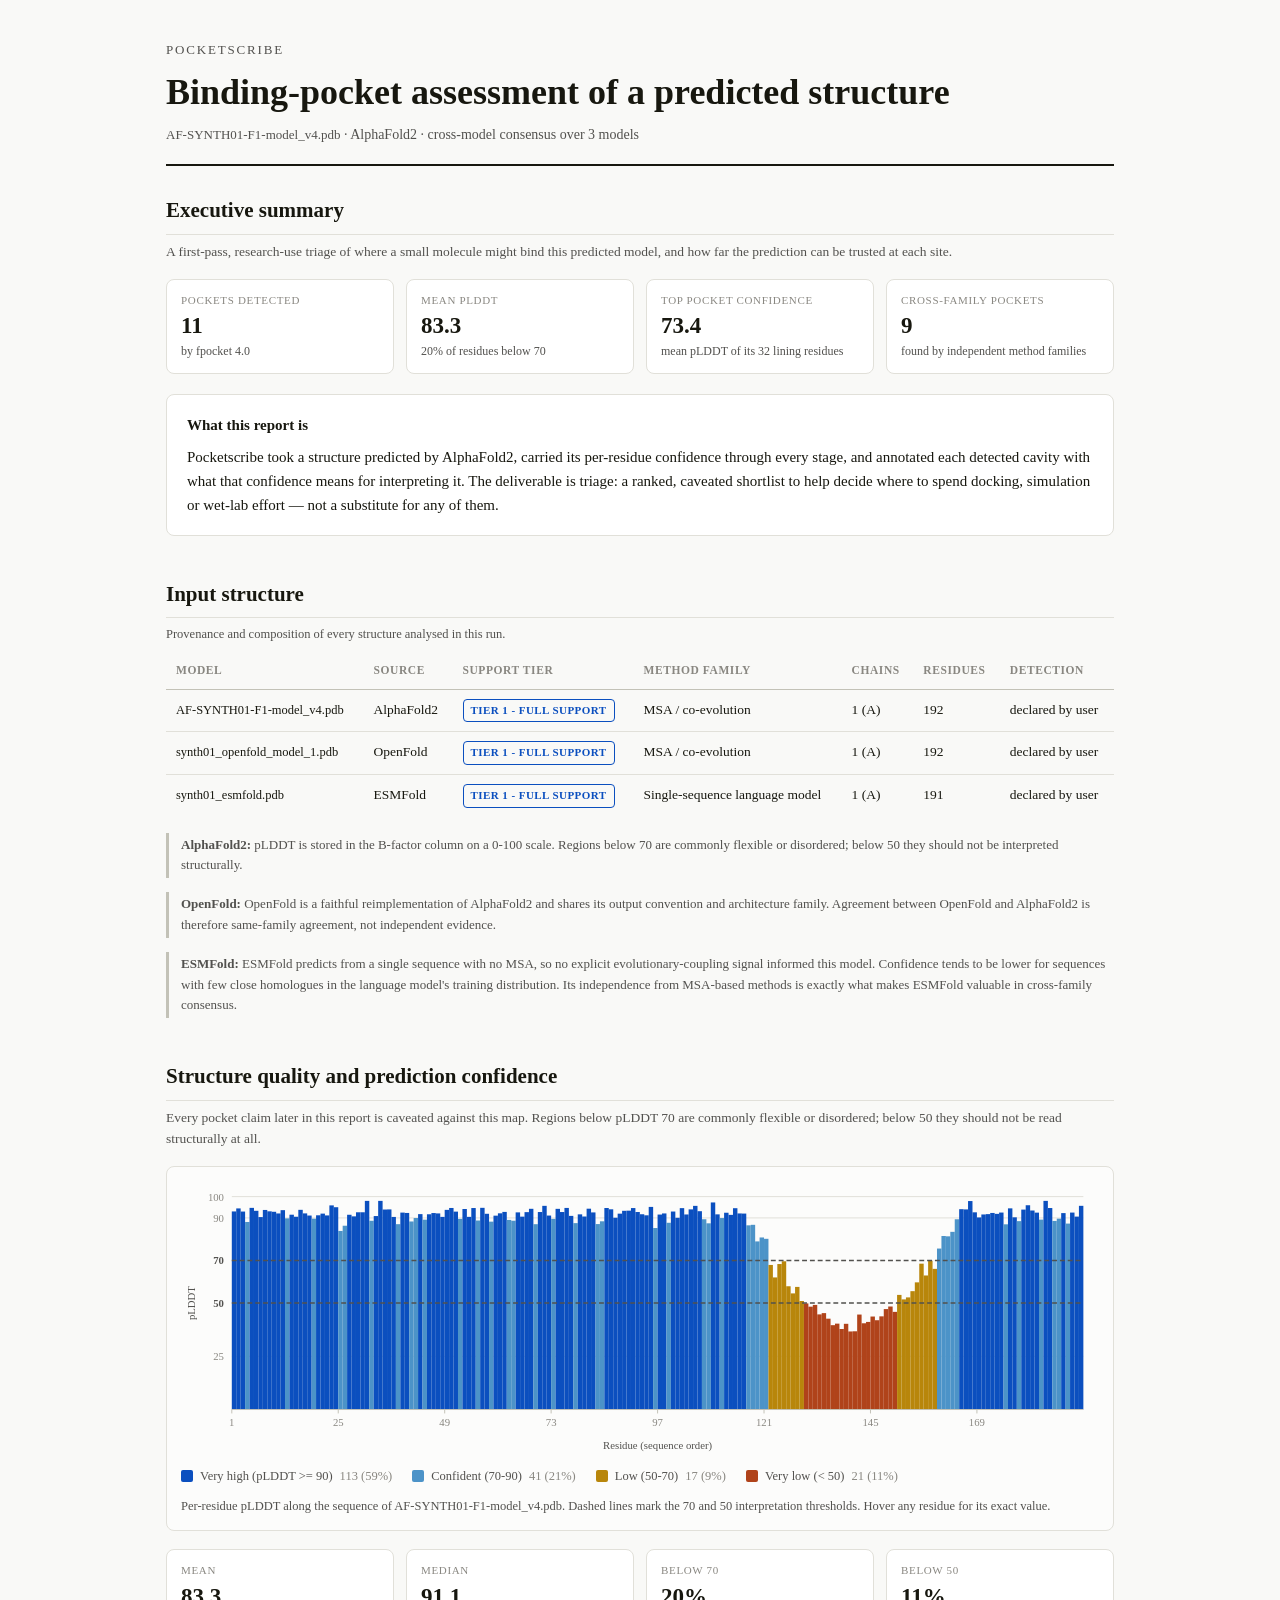
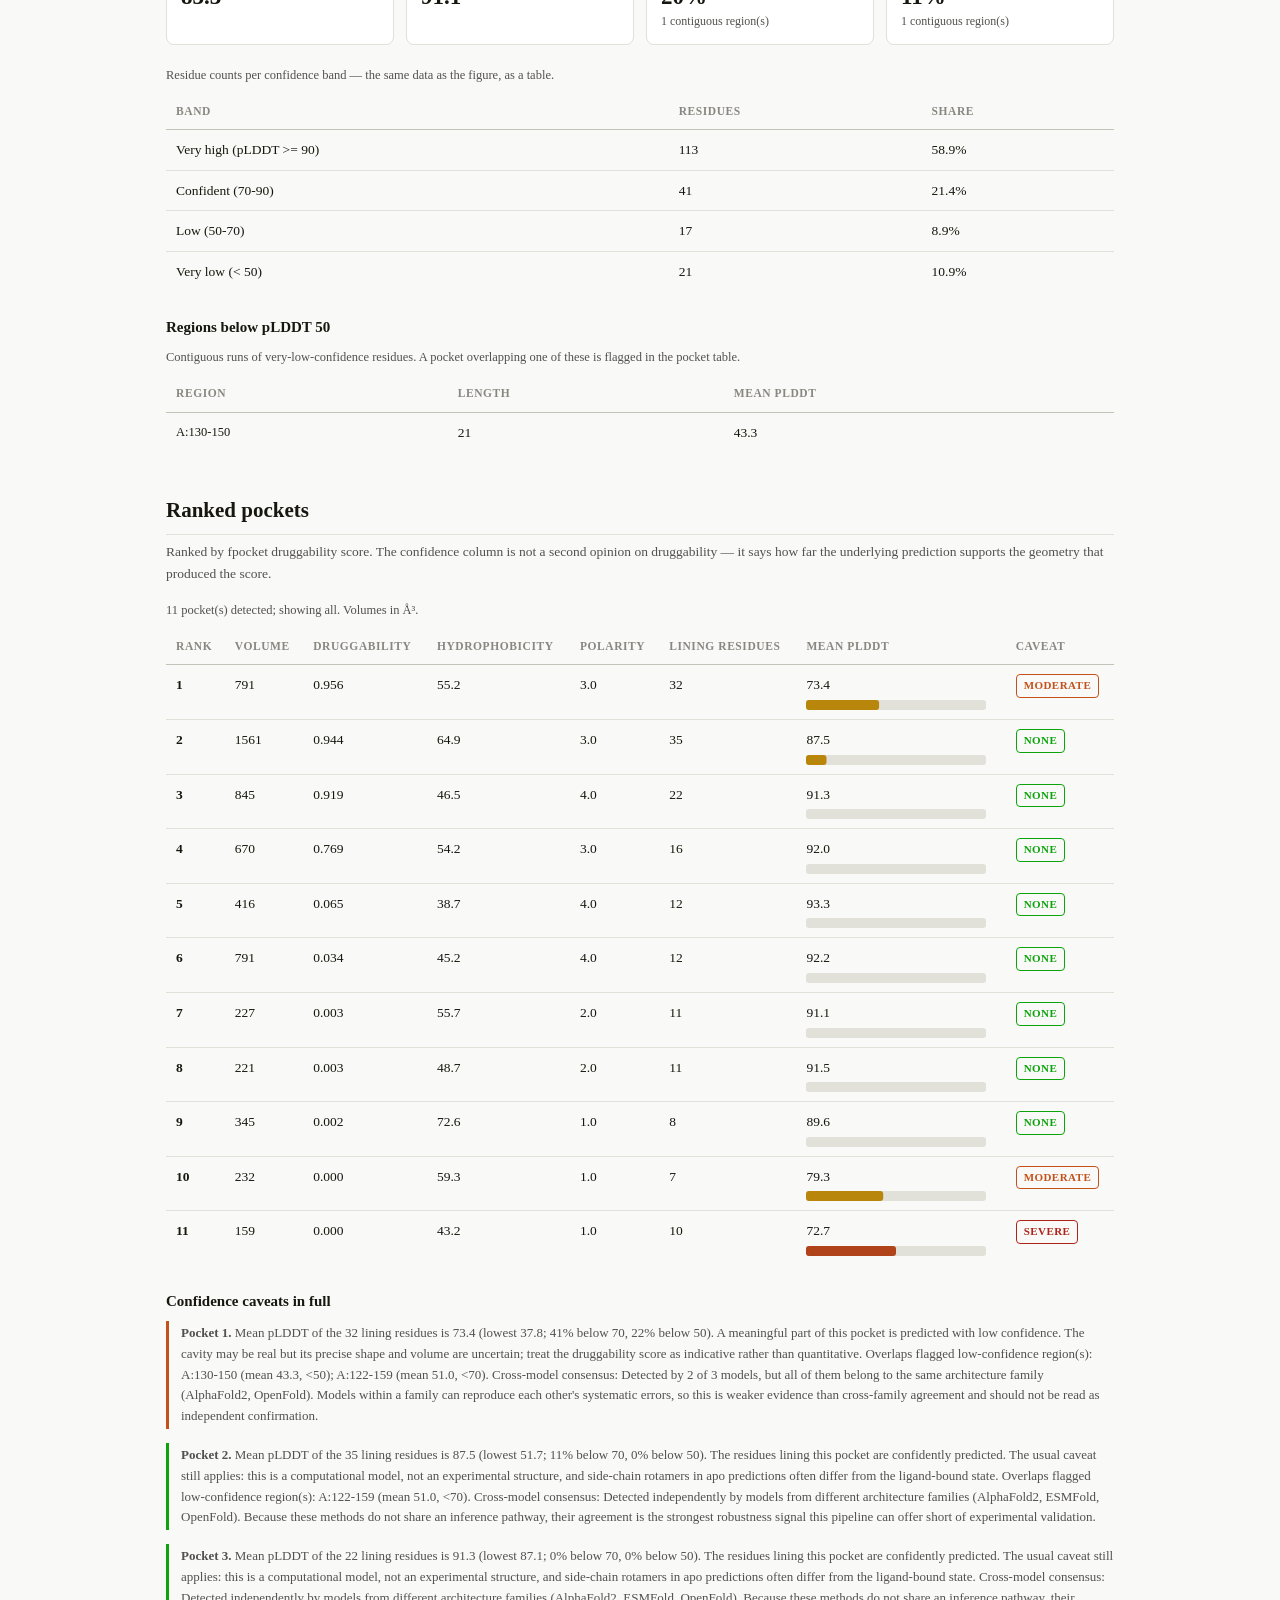
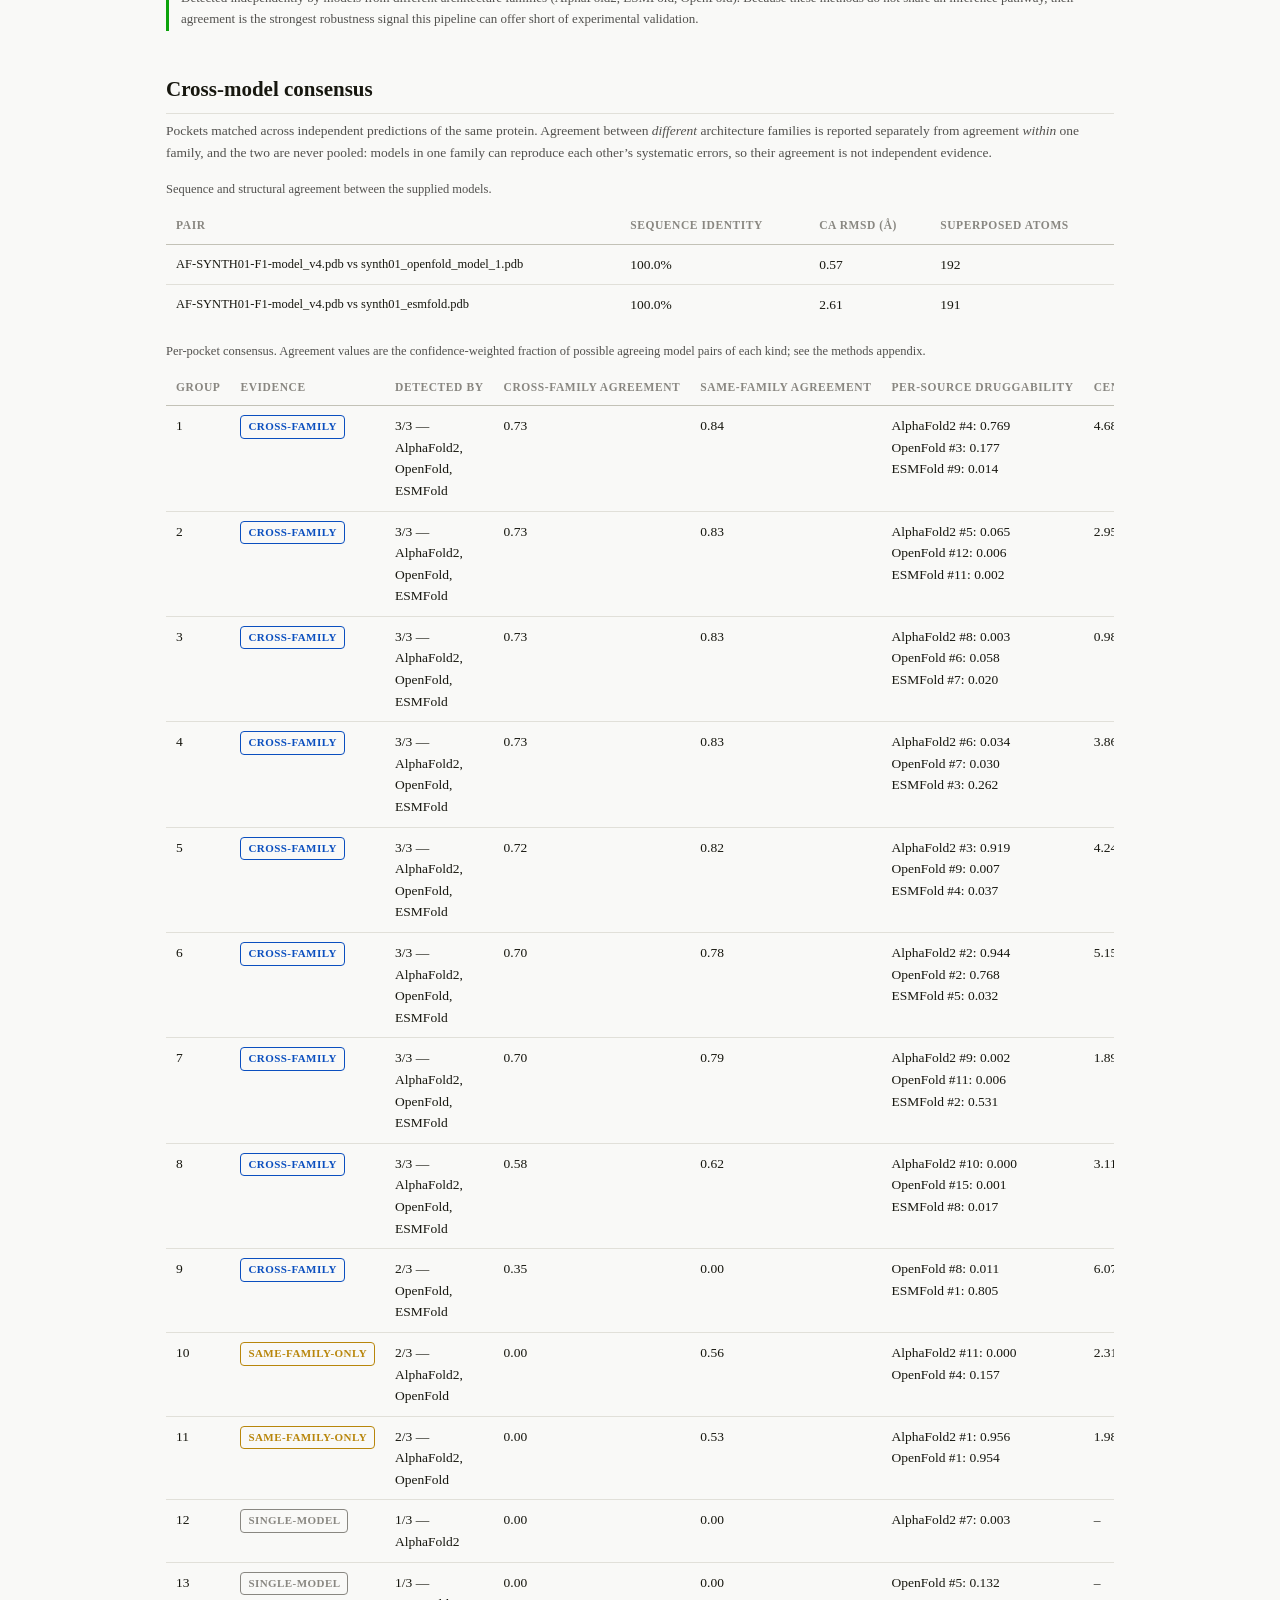
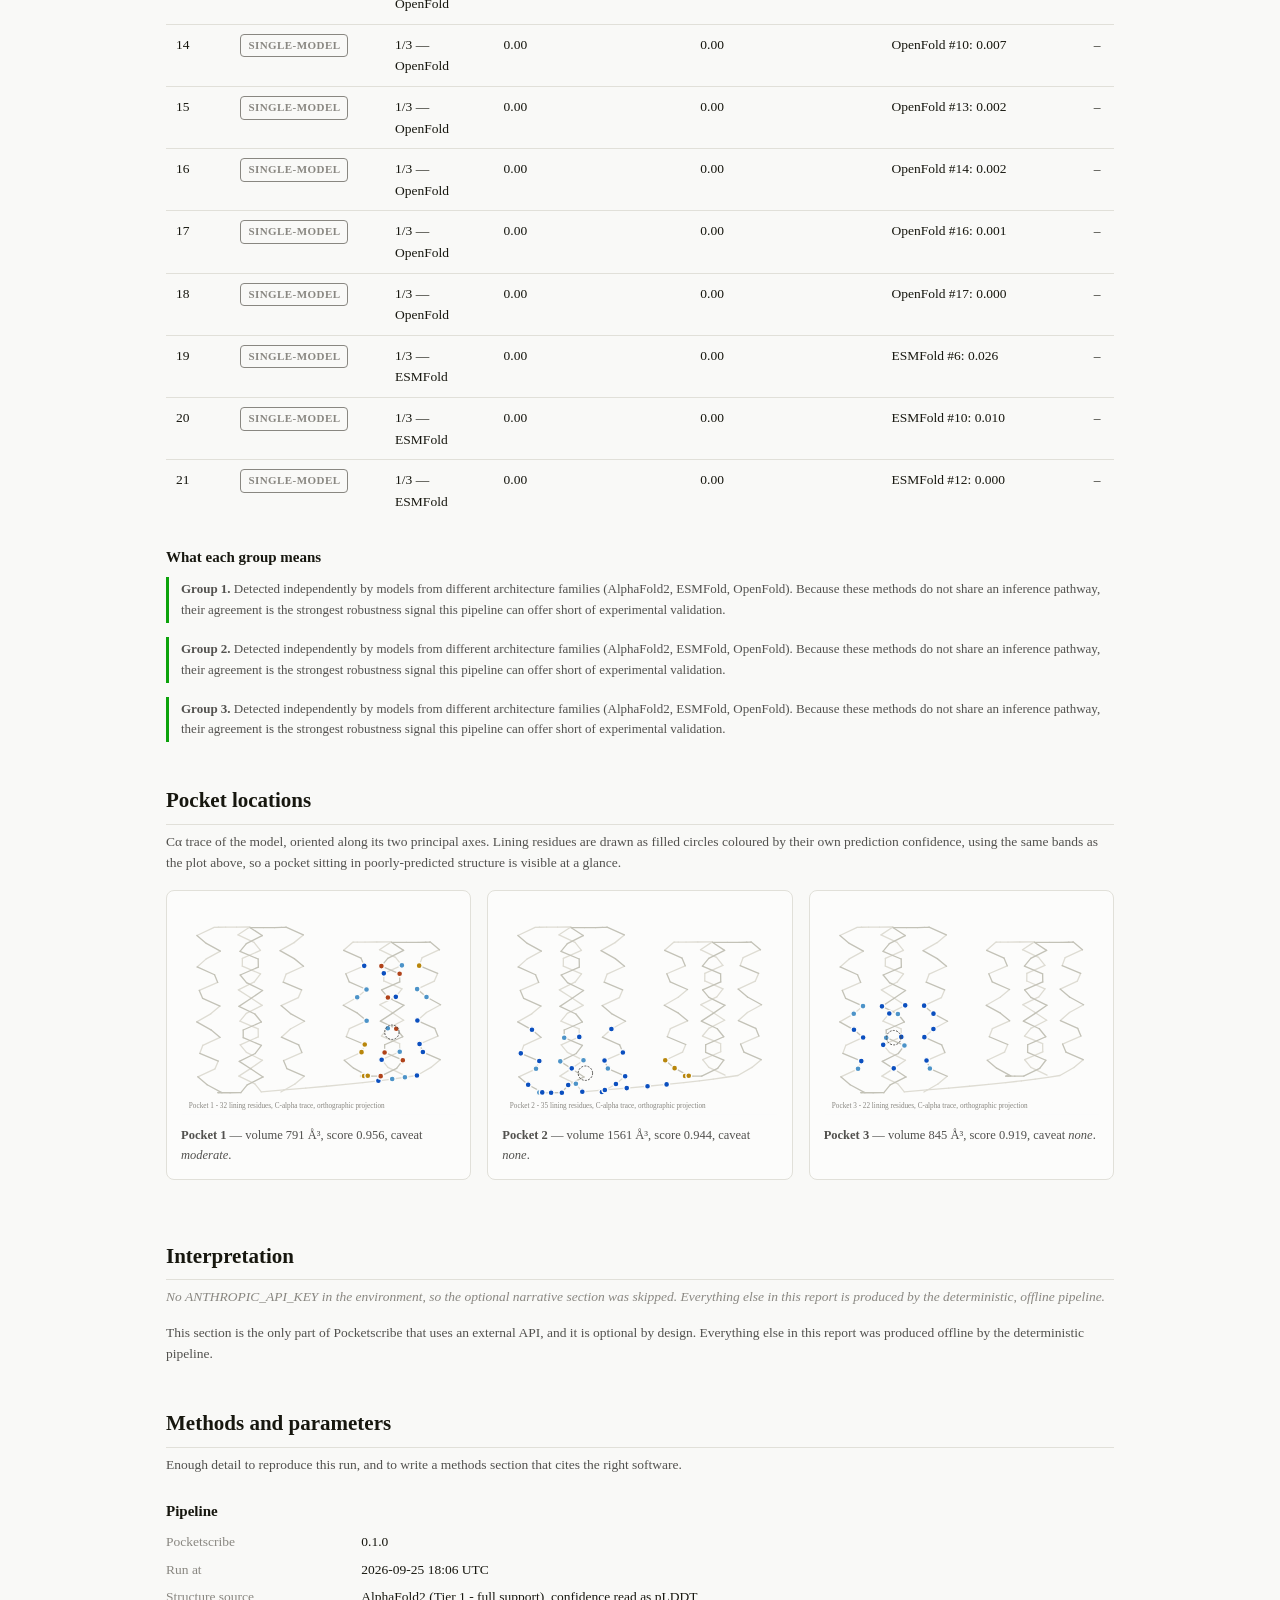
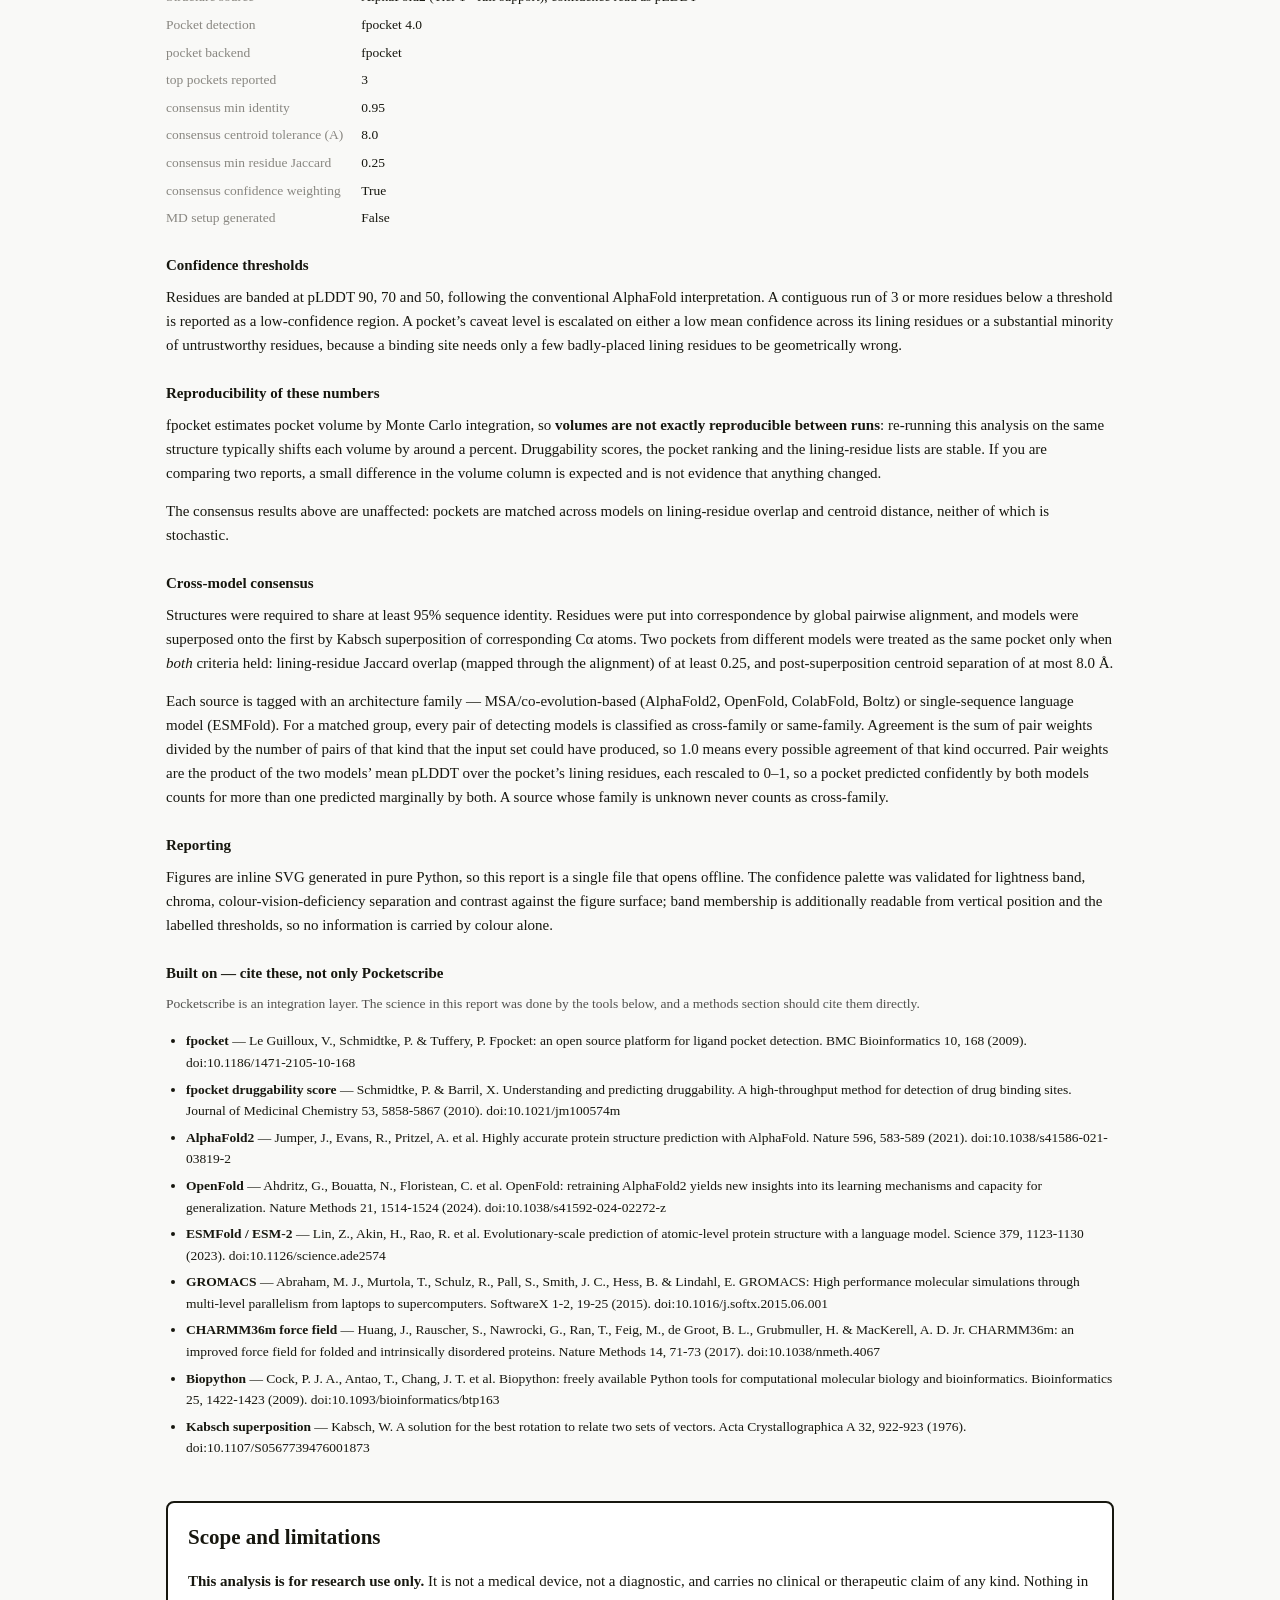
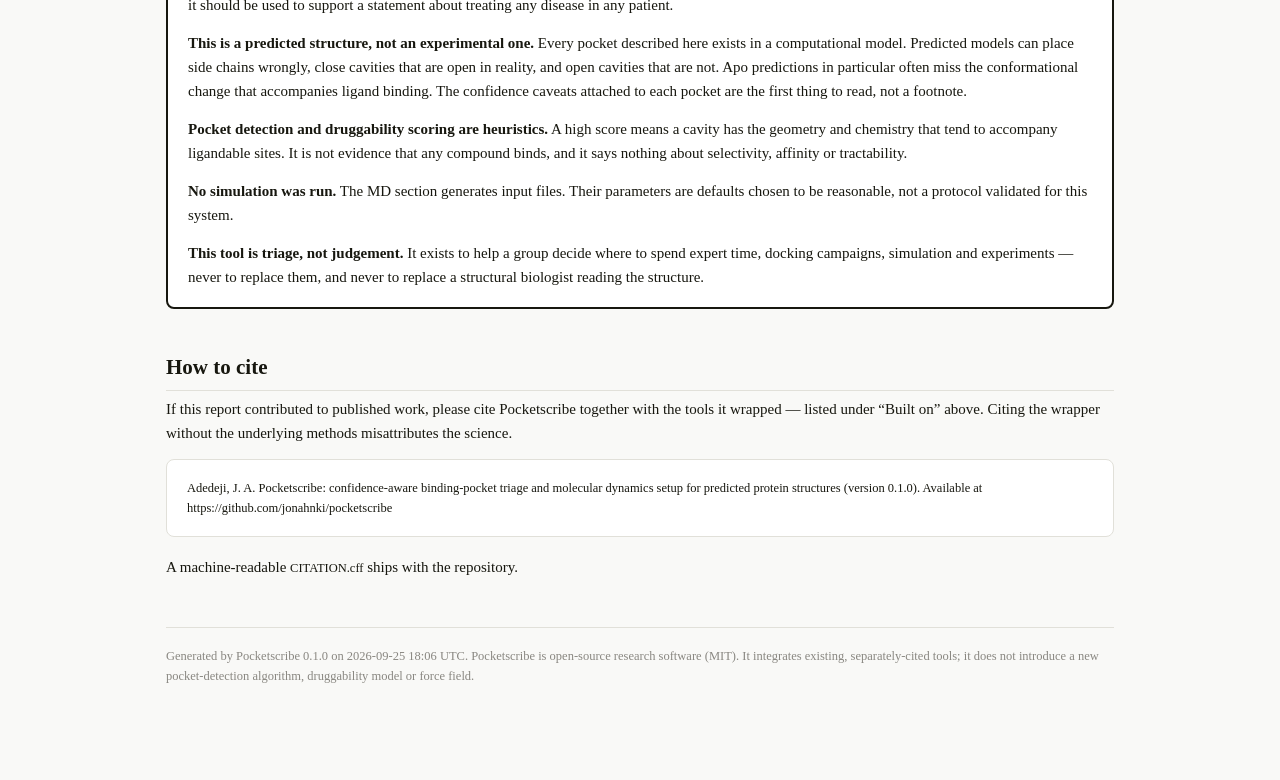
==== commit 5e3fcbd8: "Document fpocket volume variability; exercise fpocket-only report branches in tests fpocket estimate" ====
--- a/site/demo/consensus.html
+++ b/site/demo/consensus.html
@@ -643,7 +643,7 @@
       <tbody>
         <tr>
           <td class="num"><strong>1</strong></td>
-          <td class="num">819</td>
+          <td class="num">791</td>
           <td class="num">0.956</td>
           <td class="num">55.2</td>
           <td class="num">3.0</td>
@@ -658,7 +658,7 @@
         </tr>
         <tr>
           <td class="num"><strong>2</strong></td>
-          <td class="num">1485</td>
+          <td class="num">1561</td>
           <td class="num">0.944</td>
           <td class="num">64.9</td>
           <td class="num">3.0</td>
@@ -673,7 +673,7 @@
         </tr>
         <tr>
           <td class="num"><strong>3</strong></td>
-          <td class="num">855</td>
+          <td class="num">845</td>
           <td class="num">0.919</td>
           <td class="num">46.5</td>
           <td class="num">4.0</td>
@@ -688,7 +688,7 @@
         </tr>
         <tr>
           <td class="num"><strong>4</strong></td>
-          <td class="num">678</td>
+          <td class="num">670</td>
           <td class="num">0.769</td>
           <td class="num">54.2</td>
           <td class="num">3.0</td>
@@ -703,7 +703,7 @@
         </tr>
         <tr>
           <td class="num"><strong>5</strong></td>
-          <td class="num">423</td>
+          <td class="num">416</td>
           <td class="num">0.065</td>
           <td class="num">38.7</td>
           <td class="num">4.0</td>
@@ -718,7 +718,7 @@
         </tr>
         <tr>
           <td class="num"><strong>6</strong></td>
-          <td class="num">784</td>
+          <td class="num">791</td>
           <td class="num">0.034</td>
           <td class="num">45.2</td>
           <td class="num">4.0</td>
@@ -733,28 +733,28 @@
         </tr>
         <tr>
           <td class="num"><strong>7</strong></td>
-          <td class="num">229</td>
+          <td class="num">227</td>
+          <td class="num">0.003</td>
+          <td class="num">55.7</td>
+          <td class="num">2.0</td>
+          <td class="num">11</td>
+          <td class="num">
+            91.1
+            <svg class="meter" viewBox="0 0 180 10" width="180" height="10" role="img" aria-label="0% of lining residues below pLDDT 70"><rect x="0" y="0" width="180" height="10" rx="3" fill="#e1e0d9"/><rect x="0" y="0" width="0.0" height="10" rx="3" fill="#B8860B"/></svg>
+          </td>
+          <td>
+            <span class="badge badge-none">none</span>
+          </td>
+        </tr>
+        <tr>
+          <td class="num"><strong>8</strong></td>
+          <td class="num">221</td>
           <td class="num">0.003</td>
           <td class="num">48.7</td>
           <td class="num">2.0</td>
           <td class="num">11</td>
           <td class="num">
             91.5
-            <svg class="meter" viewBox="0 0 180 10" width="180" height="10" role="img" aria-label="0% of lining residues below pLDDT 70"><rect x="0" y="0" width="180" height="10" rx="3" fill="#e1e0d9"/><rect x="0" y="0" width="0.0" height="10" rx="3" fill="#B8860B"/></svg>
-          </td>
-          <td>
-            <span class="badge badge-none">none</span>
-          </td>
-        </tr>
-        <tr>
-          <td class="num"><strong>8</strong></td>
-          <td class="num">226</td>
-          <td class="num">0.003</td>
-          <td class="num">55.7</td>
-          <td class="num">2.0</td>
-          <td class="num">11</td>
-          <td class="num">
-            91.1
             <svg class="meter" viewBox="0 0 180 10" width="180" height="10" role="img" aria-label="0% of lining residues below pLDDT 70"><rect x="0" y="0" width="180" height="10" rx="3" fill="#e1e0d9"/><rect x="0" y="0" width="0.0" height="10" rx="3" fill="#B8860B"/></svg>
           </td>
           <td>
@@ -778,7 +778,7 @@
         </tr>
         <tr>
           <td class="num"><strong>10</strong></td>
-          <td class="num">233</td>
+          <td class="num">232</td>
           <td class="num">0.000</td>
           <td class="num">59.3</td>
           <td class="num">1.0</td>
@@ -793,7 +793,7 @@
         </tr>
         <tr>
           <td class="num"><strong>11</strong></td>
-          <td class="num">161</td>
+          <td class="num">159</td>
           <td class="num">0.000</td>
           <td class="num">43.2</td>
           <td class="num">1.0</td>
@@ -922,7 +922,7 @@
           <td class="num">0.73</td>
           <td class="num">0.83</td>
           <td class="num">
-              AlphaFold2 #7:
+              AlphaFold2 #8:
               0.003<br>              OpenFold #6:
               0.058<br>              ESMFold #7:
               0.020          </td>
@@ -1090,7 +1090,7 @@
           <td class="num">0.00</td>
           <td class="num">0.00</td>
           <td class="num">
-              AlphaFold2 #8:
+              AlphaFold2 #7:
               0.003          </td>
           <td class="num">&ndash;</td>
         </tr>
@@ -1277,7 +1277,7 @@
       <svg class="viz structure" role="img" viewBox="0 0 420 320" width="100%" preserveAspectRatio="xMidYMid meet" aria-label="C-alpha trace of the model with pocket 1 highlighted; 32 lining residues are drawn as filled circles coloured by prediction confidence."><rect x="0" y="0" width="420" height="320" fill="#fcfcfb"/><line x1="152.4" y1="285.3" x2="173.8" y2="273.0" stroke-linecap="round" stroke-width="2" stroke="#dedcd3"/><line x1="173.8" y1="273.0" x2="187.9" y2="261.2" stroke-linecap="round" stroke-width="2" stroke="#dedcd3"/><line x1="156.4" y1="237.3" x2="184.4" y2="225.1" stroke-linecap="round" stroke-width="2" stroke="#dedcd3"/><line x1="153.1" y1="201.6" x2="166.9" y2="189.2" stroke-linecap="round" stroke-width="2" stroke="#dedcd3"/><line x1="166.9" y1="189.2" x2="188.5" y2="177.3" stroke-linecap="round" stroke-width="2" stroke="#dedcd3"/><line x1="152.7" y1="153.5" x2="179.0" y2="141.3" stroke-linecap="round" stroke-width="2" stroke="#dedcd3"/><line x1="179.0" y1="141.3" x2="184.0" y2="129.5" stroke-linecap="round" stroke-width="2" stroke="#dedcd3"/><line x1="155.8" y1="117.7" x2="160.4" y2="105.4" stroke-linecap="round" stroke-width="2" stroke="#dedcd3"/><line x1="160.4" y1="105.4" x2="186.9" y2="93.4" stroke-linecap="round" stroke-width="2" stroke="#dedcd3"/><line x1="151.1" y1="69.7" x2="172.5" y2="57.4" stroke-linecap="round" stroke-width="2" stroke="#dedcd3"/><line x1="172.5" y1="57.4" x2="186.6" y2="45.6" stroke-linecap="round" stroke-width="2" stroke="#dedcd3"/><line x1="25.6" y1="262.1" x2="51.9" y2="249.9" stroke-linecap="round" stroke-width="2" stroke="#dedcd3"/><line x1="51.9" y1="249.9" x2="56.9" y2="238.1" stroke-linecap="round" stroke-width="2" stroke="#dedcd3"/><line x1="28.7" y1="226.3" x2="33.3" y2="214.0" stroke-linecap="round" stroke-width="2" stroke="#dedcd3"/><line x1="33.3" y1="214.0" x2="59.7" y2="202.0" stroke-linecap="round" stroke-width="2" stroke="#dedcd3"/><line x1="24.0" y1="178.3" x2="45.4" y2="166.0" stroke-linecap="round" stroke-width="2" stroke="#dedcd3"/><line x1="45.4" y1="166.0" x2="59.5" y2="154.2" stroke-linecap="round" stroke-width="2" stroke="#dedcd3"/><line x1="27.9" y1="130.3" x2="56.0" y2="118.1" stroke-linecap="round" stroke-width="2" stroke="#dedcd3"/><line x1="24.6" y1="94.5" x2="38.5" y2="82.2" stroke-linecap="round" stroke-width="2" stroke="#dedcd3"/><line x1="38.5" y1="82.2" x2="60.1" y2="70.3" stroke-linecap="round" stroke-width="2" stroke="#dedcd3"/><line x1="24.3" y1="46.5" x2="50.6" y2="34.2" stroke-linecap="round" stroke-width="2" stroke="#dedcd3"/><line x1="50.6" y1="34.2" x2="52.1" y2="34.1" stroke-linecap="round" stroke-width="2" stroke="#dedcd3"/><line x1="52.1" y1="34.1" x2="57.2" y2="33.9" stroke-linecap="round" stroke-width="2" stroke="#dedcd3"/><line x1="57.2" y1="33.9" x2="68.1" y2="33.8" stroke-linecap="round" stroke-width="2" stroke="#dedcd3"/><line x1="68.1" y1="33.8" x2="84.8" y2="33.7" stroke-linecap="round" stroke-width="2" stroke="#dedcd3"/><line x1="84.8" y1="33.7" x2="105.1" y2="33.6" stroke-linecap="round" stroke-width="2" stroke="#dedcd3"/><line x1="105.1" y1="33.6" x2="87.0" y2="45.5" stroke-linecap="round" stroke-width="2" stroke="#dedcd3"/><line x1="87.0" y1="45.5" x2="111.4" y2="57.1" stroke-linecap="round" stroke-width="2" stroke="#dedcd3"/><line x1="111.4" y1="57.1" x2="121.2" y2="69.3" stroke-linecap="round" stroke-width="2" stroke="#dedcd3"/><line x1="121.2" y1="69.3" x2="93.6" y2="81.5" stroke-linecap="round" stroke-width="2" stroke="#dedcd3"/><line x1="93.6" y1="81.5" x2="93.5" y2="93.2" stroke-linecap="round" stroke-width="2" stroke="#dedcd3"/><line x1="93.5" y1="93.2" x2="121.3" y2="105.1" stroke-linecap="round" stroke-width="2" stroke="#dedcd3"/><line x1="121.3" y1="105.1" x2="111.9" y2="117.4" stroke-linecap="round" stroke-width="2" stroke="#dedcd3"/><line x1="111.9" y1="117.4" x2="87.5" y2="129.4" stroke-linecap="round" stroke-width="2" stroke="#dedcd3"/><line x1="87.5" y1="129.4" x2="105.6" y2="141.0" stroke-linecap="round" stroke-width="2" stroke="#dedcd3"/><line x1="105.6" y1="141.0" x2="123.9" y2="153.1" stroke-linecap="round" stroke-width="2" stroke="#dedcd3"/><line x1="123.9" y1="153.1" x2="99.6" y2="165.4" stroke-linecap="round" stroke-width="2" stroke="#dedcd3"/><line x1="99.6" y1="165.4" x2="89.9" y2="177.2" stroke-linecap="round" stroke-width="2" stroke="#dedcd3"/><line x1="89.9" y1="177.2" x2="117.7" y2="188.9" stroke-linecap="round" stroke-width="2" stroke="#dedcd3"/><line x1="117.7" y1="188.9" x2="117.9" y2="201.2" stroke-linecap="round" stroke-width="2" stroke="#dedcd3"/><line x1="117.9" y1="201.2" x2="90.3" y2="213.3" stroke-linecap="round" stroke-width="2" stroke="#dedcd3"/><line x1="90.3" y1="213.3" x2="99.8" y2="224.9" stroke-linecap="round" stroke-width="2" stroke="#dedcd3"/><line x1="99.8" y1="224.9" x2="124.3" y2="236.9" stroke-linecap="round" stroke-width="2" stroke="#dedcd3"/><line x1="124.3" y1="236.9" x2="106.4" y2="249.2" stroke-linecap="round" stroke-width="2" stroke="#dedcd3"/><line x1="106.4" y1="249.2" x2="88.3" y2="261.1" stroke-linecap="round" stroke-width="2" stroke="#dedcd3"/><line x1="88.3" y1="261.1" x2="112.7" y2="272.8" stroke-linecap="round" stroke-width="2" stroke="#dedcd3"/><line x1="112.7" y1="272.8" x2="122.5" y2="285.0" stroke-linecap="round" stroke-width="2" stroke="#dedcd3"/><line x1="122.5" y1="285.0" x2="156.9" y2="282.1" stroke-linecap="round" stroke-width="2" stroke="#dedcd3"/><line x1="156.9" y1="282.1" x2="190.3" y2="279.3" stroke-linecap="round" stroke-width="2" stroke="#dedcd3"/><line x1="190.3" y1="279.3" x2="222.0" y2="276.5" stroke-linecap="round" stroke-width="2" stroke="#dedcd3"/><line x1="222.0" y1="276.5" x2="251.1" y2="273.7" stroke-linecap="round" stroke-width="2" stroke="#dedcd3"/><line x1="251.1" y1="273.7" x2="277.5" y2="271.0" stroke-linecap="round" stroke-width="2" stroke="#dedcd3"/><line x1="277.5" y1="271.0" x2="301.1" y2="268.2" stroke-linecap="round" stroke-width="2" stroke="#dedcd3"/><line x1="301.1" y1="268.2" x2="322.2" y2="265.5" stroke-linecap="round" stroke-width="2" stroke="#dedcd3"/><line x1="322.2" y1="265.5" x2="341.6" y2="262.8" stroke-linecap="round" stroke-width="2" stroke="#dedcd3"/><line x1="341.6" y1="262.8" x2="359.9" y2="260.1" stroke-linecap="round" stroke-width="2" stroke="#dedcd3"/><line x1="359.9" y1="260.1" x2="381.3" y2="247.8" stroke-linecap="round" stroke-width="2" stroke="#dedcd3"/><line x1="381.3" y1="247.8" x2="395.4" y2="236.0" stroke-linecap="round" stroke-width="2" stroke="#dedcd3"/><line x1="363.9" y1="212.1" x2="391.9" y2="199.9" stroke-linecap="round" stroke-width="2" stroke="#dedcd3"/><line x1="360.6" y1="176.3" x2="374.4" y2="164.0" stroke-linecap="round" stroke-width="2" stroke="#dedcd3"/><line x1="374.4" y1="164.0" x2="396.0" y2="152.1" stroke-linecap="round" stroke-width="2" stroke="#dedcd3"/><line x1="360.2" y1="128.3" x2="386.5" y2="116.0" stroke-linecap="round" stroke-width="2" stroke="#dedcd3"/><line x1="386.5" y1="116.0" x2="391.5" y2="104.3" stroke-linecap="round" stroke-width="2" stroke="#dedcd3"/><line x1="363.3" y1="92.5" x2="367.9" y2="80.2" stroke-linecap="round" stroke-width="2" stroke="#dedcd3"/><line x1="367.9" y1="80.2" x2="394.3" y2="68.2" stroke-linecap="round" stroke-width="2" stroke="#dedcd3"/><line x1="249.0" y1="236.8" x2="275.4" y2="224.5" stroke-linecap="round" stroke-width="2" stroke="#dedcd3"/><line x1="275.4" y1="224.5" x2="280.3" y2="212.8" stroke-linecap="round" stroke-width="2" stroke="#dedcd3"/><line x1="252.1" y1="201.0" x2="256.8" y2="188.7" stroke-linecap="round" stroke-width="2" stroke="#dedcd3"/><line x1="256.8" y1="188.7" x2="283.2" y2="176.7" stroke-linecap="round" stroke-width="2" stroke="#dedcd3"/><line x1="247.5" y1="153.0" x2="268.8" y2="140.7" stroke-linecap="round" stroke-width="2" stroke="#dedcd3"/><line x1="268.8" y1="140.7" x2="283.0" y2="128.9" stroke-linecap="round" stroke-width="2" stroke="#dedcd3"/><line x1="251.4" y1="104.9" x2="279.5" y2="92.8" stroke-linecap="round" stroke-width="2" stroke="#dedcd3"/><line x1="248.1" y1="69.2" x2="262.0" y2="56.9" stroke-linecap="round" stroke-width="2" stroke="#dedcd3"/><line x1="262.0" y1="56.9" x2="263.4" y2="56.7" stroke-linecap="round" stroke-width="2" stroke="#dedcd3"/><line x1="263.4" y1="56.7" x2="268.9" y2="56.6" stroke-linecap="round" stroke-width="2" stroke="#dedcd3"/><line x1="268.9" y1="56.6" x2="280.7" y2="56.5" stroke-linecap="round" stroke-width="2" stroke="#dedcd3"/><line x1="280.7" y1="56.5" x2="298.8" y2="56.4" stroke-linecap="round" stroke-width="2" stroke="#dedcd3"/><line x1="298.8" y1="56.4" x2="320.9" y2="56.3" stroke-linecap="round" stroke-width="2" stroke="#dedcd3"/><line x1="320.9" y1="56.3" x2="302.8" y2="68.2" stroke-linecap="round" stroke-width="2" stroke="#dedcd3"/><line x1="302.8" y1="68.2" x2="327.2" y2="79.9" stroke-linecap="round" stroke-width="2" stroke="#dedcd3"/><line x1="327.2" y1="79.9" x2="337.0" y2="92.1" stroke-linecap="round" stroke-width="2" stroke="#dedcd3"/><line x1="337.0" y1="92.1" x2="309.4" y2="104.3" stroke-linecap="round" stroke-width="2" stroke="#dedcd3"/><line x1="309.4" y1="104.3" x2="309.3" y2="115.9" stroke-linecap="round" stroke-width="2" stroke="#dedcd3"/><line x1="309.3" y1="115.9" x2="337.1" y2="127.8" stroke-linecap="round" stroke-width="2" stroke="#dedcd3"/><line x1="337.1" y1="127.8" x2="327.7" y2="140.1" stroke-linecap="round" stroke-width="2" stroke="#dedcd3"/><line x1="327.7" y1="140.1" x2="303.4" y2="152.1" stroke-linecap="round" stroke-width="2" stroke="#dedcd3"/><line x1="303.4" y1="152.1" x2="321.4" y2="163.7" stroke-linecap="round" stroke-width="2" stroke="#dedcd3"/><line x1="321.4" y1="163.7" x2="339.7" y2="175.8" stroke-linecap="round" stroke-width="2" stroke="#dedcd3"/><line x1="339.7" y1="175.8" x2="315.5" y2="188.1" stroke-linecap="round" stroke-width="2" stroke="#dedcd3"/><line x1="315.5" y1="188.1" x2="305.8" y2="199.9" stroke-linecap="round" stroke-width="2" stroke="#dedcd3"/><line x1="305.8" y1="199.9" x2="333.5" y2="211.6" stroke-linecap="round" stroke-width="2" stroke="#dedcd3"/><line x1="333.5" y1="211.6" x2="333.7" y2="223.9" stroke-linecap="round" stroke-width="2" stroke="#dedcd3"/><line x1="333.7" y1="223.9" x2="306.1" y2="236.0" stroke-linecap="round" stroke-width="2" stroke="#dedcd3"/><line x1="306.1" y1="236.0" x2="315.6" y2="247.6" stroke-linecap="round" stroke-width="2" stroke="#dedcd3"/><line x1="315.6" y1="247.6" x2="340.2" y2="259.6" stroke-linecap="round" stroke-width="2" stroke="#dedcd3"/><line x1="187.9" y1="261.2" x2="161.5" y2="249.5" stroke-linecap="round" stroke-width="2" stroke="#c3c2b7"/><line x1="161.5" y1="249.5" x2="156.4" y2="237.3" stroke-linecap="round" stroke-width="2" stroke="#c3c2b7"/><line x1="184.4" y1="225.1" x2="179.6" y2="213.5" stroke-linecap="round" stroke-width="2" stroke="#c3c2b7"/><line x1="179.6" y1="213.5" x2="153.1" y2="201.6" stroke-linecap="round" stroke-width="2" stroke="#c3c2b7"/><line x1="188.5" y1="177.3" x2="167.0" y2="165.7" stroke-linecap="round" stroke-width="2" stroke="#c3c2b7"/><line x1="167.0" y1="165.7" x2="152.7" y2="153.5" stroke-linecap="round" stroke-width="2" stroke="#c3c2b7"/><line x1="184.0" y1="129.5" x2="155.8" y2="117.7" stroke-linecap="round" stroke-width="2" stroke="#c3c2b7"/><line x1="186.9" y1="93.4" x2="172.8" y2="81.8" stroke-linecap="round" stroke-width="2" stroke="#c3c2b7"/><line x1="172.8" y1="81.8" x2="151.1" y2="69.7" stroke-linecap="round" stroke-width="2" stroke="#c3c2b7"/><line x1="186.6" y1="45.6" x2="160.2" y2="33.9" stroke-linecap="round" stroke-width="2" stroke="#c3c2b7"/><line x1="160.2" y1="33.9" x2="158.7" y2="34.1" stroke-linecap="round" stroke-width="2" stroke="#c3c2b7"/><line x1="158.7" y1="34.1" x2="153.6" y2="34.2" stroke-linecap="round" stroke-width="2" stroke="#c3c2b7"/><line x1="153.6" y1="34.2" x2="142.7" y2="34.4" stroke-linecap="round" stroke-width="2" stroke="#c3c2b7"/><line x1="142.7" y1="34.4" x2="126.0" y2="34.5" stroke-linecap="round" stroke-width="2" stroke="#c3c2b7"/><line x1="126.0" y1="34.5" x2="105.6" y2="34.6" stroke-linecap="round" stroke-width="2" stroke="#c3c2b7"/><line x1="105.6" y1="34.6" x2="123.9" y2="46.6" stroke-linecap="round" stroke-width="2" stroke="#c3c2b7"/><line x1="123.9" y1="46.6" x2="99.7" y2="58.9" stroke-linecap="round" stroke-width="2" stroke="#c3c2b7"/><line x1="99.7" y1="58.9" x2="90.0" y2="70.7" stroke-linecap="round" stroke-width="2" stroke="#c3c2b7"/><line x1="90.0" y1="70.7" x2="117.7" y2="82.4" stroke-linecap="round" stroke-width="2" stroke="#c3c2b7"/><line x1="117.7" y1="82.4" x2="118.0" y2="94.7" stroke-linecap="round" stroke-width="2" stroke="#c3c2b7"/><line x1="118.0" y1="94.7" x2="90.3" y2="106.8" stroke-linecap="round" stroke-width="2" stroke="#c3c2b7"/><line x1="90.3" y1="106.8" x2="99.9" y2="118.5" stroke-linecap="round" stroke-width="2" stroke="#c3c2b7"/><line x1="99.9" y1="118.5" x2="124.4" y2="130.4" stroke-linecap="round" stroke-width="2" stroke="#c3c2b7"/><line x1="124.4" y1="130.4" x2="106.5" y2="142.7" stroke-linecap="round" stroke-width="2" stroke="#c3c2b7"/><line x1="106.5" y1="142.7" x2="88.4" y2="154.6" stroke-linecap="round" stroke-width="2" stroke="#c3c2b7"/><line x1="88.4" y1="154.6" x2="112.7" y2="166.3" stroke-linecap="round" stroke-width="2" stroke="#c3c2b7"/><line x1="112.7" y1="166.3" x2="122.6" y2="178.5" stroke-linecap="round" stroke-width="2" stroke="#c3c2b7"/><line x1="122.6" y1="178.5" x2="94.9" y2="190.7" stroke-linecap="round" stroke-width="2" stroke="#c3c2b7"/><line x1="94.9" y1="190.7" x2="94.9" y2="202.4" stroke-linecap="round" stroke-width="2" stroke="#c3c2b7"/><line x1="94.9" y1="202.4" x2="122.7" y2="214.2" stroke-linecap="round" stroke-width="2" stroke="#c3c2b7"/><line x1="122.7" y1="214.2" x2="113.3" y2="226.5" stroke-linecap="round" stroke-width="2" stroke="#c3c2b7"/><line x1="113.3" y1="226.5" x2="88.9" y2="238.5" stroke-linecap="round" stroke-width="2" stroke="#c3c2b7"/><line x1="88.9" y1="238.5" x2="106.9" y2="250.2" stroke-linecap="round" stroke-width="2" stroke="#c3c2b7"/><line x1="106.9" y1="250.2" x2="125.2" y2="262.3" stroke-linecap="round" stroke-width="2" stroke="#c3c2b7"/><line x1="125.2" y1="262.3" x2="101.0" y2="274.5" stroke-linecap="round" stroke-width="2" stroke="#c3c2b7"/><line x1="101.0" y1="274.5" x2="91.3" y2="286.3" stroke-linecap="round" stroke-width="2" stroke="#c3c2b7"/><line x1="91.3" y1="286.3" x2="74.9" y2="286.4" stroke-linecap="round" stroke-width="2" stroke="#c3c2b7"/><line x1="74.9" y1="286.4" x2="62.4" y2="286.4" stroke-linecap="round" stroke-width="2" stroke="#c3c2b7"/><line x1="62.4" y1="286.4" x2="56.4" y2="286.3" stroke-linecap="round" stroke-width="2" stroke="#c3c2b7"/><line x1="56.4" y1="286.3" x2="56.9" y2="286.1" stroke-linecap="round" stroke-width="2" stroke="#c3c2b7"/><line x1="56.9" y1="286.1" x2="61.4" y2="285.9" stroke-linecap="round" stroke-width="2" stroke="#c3c2b7"/><line x1="61.4" y1="285.9" x2="39.9" y2="274.2" stroke-linecap="round" stroke-width="2" stroke="#c3c2b7"/><line x1="39.9" y1="274.2" x2="25.6" y2="262.1" stroke-linecap="round" stroke-width="2" stroke="#c3c2b7"/><line x1="56.9" y1="238.1" x2="28.7" y2="226.3" stroke-linecap="round" stroke-width="2" stroke="#c3c2b7"/><line x1="59.7" y1="202.0" x2="45.7" y2="190.4" stroke-linecap="round" stroke-width="2" stroke="#c3c2b7"/><line x1="45.7" y1="190.4" x2="24.0" y2="178.3" stroke-linecap="round" stroke-width="2" stroke="#c3c2b7"/><line x1="59.5" y1="154.2" x2="33.1" y2="142.5" stroke-linecap="round" stroke-width="2" stroke="#c3c2b7"/><line x1="33.1" y1="142.5" x2="27.9" y2="130.3" stroke-linecap="round" stroke-width="2" stroke="#c3c2b7"/><line x1="56.0" y1="118.1" x2="51.2" y2="106.4" stroke-linecap="round" stroke-width="2" stroke="#c3c2b7"/><line x1="51.2" y1="106.4" x2="24.6" y2="94.5" stroke-linecap="round" stroke-width="2" stroke="#c3c2b7"/><line x1="60.1" y1="70.3" x2="38.6" y2="58.6" stroke-linecap="round" stroke-width="2" stroke="#c3c2b7"/><line x1="38.6" y1="58.6" x2="24.3" y2="46.5" stroke-linecap="round" stroke-width="2" stroke="#c3c2b7"/><line x1="395.4" y1="236.0" x2="369.0" y2="224.3" stroke-linecap="round" stroke-width="2" stroke="#c3c2b7"/><line x1="369.0" y1="224.3" x2="363.9" y2="212.1" stroke-linecap="round" stroke-width="2" stroke="#c3c2b7"/><line x1="391.9" y1="199.9" x2="387.1" y2="188.2" stroke-linecap="round" stroke-width="2" stroke="#c3c2b7"/><line x1="387.1" y1="188.2" x2="360.6" y2="176.3" stroke-linecap="round" stroke-width="2" stroke="#c3c2b7"/><line x1="396.0" y1="152.1" x2="374.5" y2="140.4" stroke-linecap="round" stroke-width="2" stroke="#c3c2b7"/><line x1="374.5" y1="140.4" x2="360.2" y2="128.3" stroke-linecap="round" stroke-width="2" stroke="#c3c2b7"/><line x1="391.5" y1="104.3" x2="363.3" y2="92.5" stroke-linecap="round" stroke-width="2" stroke="#c3c2b7"/><line x1="394.3" y1="68.2" x2="380.3" y2="56.5" stroke-linecap="round" stroke-width="2" stroke="#c3c2b7"/><line x1="380.3" y1="56.5" x2="378.9" y2="56.7" stroke-linecap="round" stroke-width="2" stroke="#c3c2b7"/><line x1="378.9" y1="56.7" x2="373.4" y2="56.8" stroke-linecap="round" stroke-width="2" stroke="#c3c2b7"/><line x1="373.4" y1="56.8" x2="361.6" y2="56.9" stroke-linecap="round" stroke-width="2" stroke="#c3c2b7"/><line x1="361.6" y1="56.9" x2="343.5" y2="57.0" stroke-linecap="round" stroke-width="2" stroke="#c3c2b7"/><line x1="343.5" y1="57.0" x2="321.4" y2="57.1" stroke-linecap="round" stroke-width="2" stroke="#c3c2b7"/><line x1="321.4" y1="57.1" x2="339.6" y2="69.2" stroke-linecap="round" stroke-width="2" stroke="#c3c2b7"/><line x1="339.6" y1="69.2" x2="315.4" y2="81.5" stroke-linecap="round" stroke-width="2" stroke="#c3c2b7"/><line x1="315.4" y1="81.5" x2="305.7" y2="93.2" stroke-linecap="round" stroke-width="2" stroke="#c3c2b7"/><line x1="305.7" y1="93.2" x2="333.5" y2="105.0" stroke-linecap="round" stroke-width="2" stroke="#c3c2b7"/><line x1="333.5" y1="105.0" x2="333.7" y2="117.3" stroke-linecap="round" stroke-width="2" stroke="#c3c2b7"/><line x1="333.7" y1="117.3" x2="306.0" y2="129.4" stroke-linecap="round" stroke-width="2" stroke="#c3c2b7"/><line x1="306.0" y1="129.4" x2="315.6" y2="141.0" stroke-linecap="round" stroke-width="2" stroke="#c3c2b7"/><line x1="315.6" y1="141.0" x2="340.1" y2="153.0" stroke-linecap="round" stroke-width="2" stroke="#c3c2b7"/><line x1="340.1" y1="153.0" x2="322.2" y2="165.3" stroke-linecap="round" stroke-width="2" stroke="#c3c2b7"/><line x1="322.2" y1="165.3" x2="304.1" y2="177.2" stroke-linecap="round" stroke-width="2" stroke="#c3c2b7"/><line x1="304.1" y1="177.2" x2="328.4" y2="188.8" stroke-linecap="round" stroke-width="2" stroke="#c3c2b7"/><line x1="328.4" y1="188.8" x2="338.3" y2="201.0" stroke-linecap="round" stroke-width="2" stroke="#c3c2b7"/><line x1="338.3" y1="201.0" x2="310.7" y2="213.2" stroke-linecap="round" stroke-width="2" stroke="#c3c2b7"/><line x1="310.7" y1="213.2" x2="310.6" y2="224.9" stroke-linecap="round" stroke-width="2" stroke="#c3c2b7"/><line x1="310.6" y1="224.9" x2="338.4" y2="236.8" stroke-linecap="round" stroke-width="2" stroke="#c3c2b7"/><line x1="338.4" y1="236.8" x2="329.0" y2="249.1" stroke-linecap="round" stroke-width="2" stroke="#c3c2b7"/><line x1="329.0" y1="249.1" x2="304.6" y2="261.1" stroke-linecap="round" stroke-width="2" stroke="#c3c2b7"/><line x1="304.6" y1="261.1" x2="291.1" y2="261.1" stroke-linecap="round" stroke-width="2" stroke="#c3c2b7"/><line x1="291.1" y1="261.1" x2="281.2" y2="261.1" stroke-linecap="round" stroke-width="2" stroke="#c3c2b7"/><line x1="281.2" y1="261.1" x2="277.2" y2="261.0" stroke-linecap="round" stroke-width="2" stroke="#c3c2b7"/><line x1="277.2" y1="261.0" x2="279.2" y2="260.8" stroke-linecap="round" stroke-width="2" stroke="#c3c2b7"/><line x1="279.2" y1="260.8" x2="284.9" y2="260.6" stroke-linecap="round" stroke-width="2" stroke="#c3c2b7"/><line x1="284.9" y1="260.6" x2="263.3" y2="248.9" stroke-linecap="round" stroke-width="2" stroke="#c3c2b7"/><line x1="263.3" y1="248.9" x2="249.0" y2="236.8" stroke-linecap="round" stroke-width="2" stroke="#c3c2b7"/><line x1="280.3" y1="212.8" x2="252.1" y2="201.0" stroke-linecap="round" stroke-width="2" stroke="#c3c2b7"/><line x1="283.2" y1="176.7" x2="269.2" y2="165.0" stroke-linecap="round" stroke-width="2" stroke="#c3c2b7"/><line x1="269.2" y1="165.0" x2="247.5" y2="153.0" stroke-linecap="round" stroke-width="2" stroke="#c3c2b7"/><line x1="283.0" y1="128.9" x2="256.5" y2="117.2" stroke-linecap="round" stroke-width="2" stroke="#c3c2b7"/><line x1="256.5" y1="117.2" x2="251.4" y2="104.9" stroke-linecap="round" stroke-width="2" stroke="#c3c2b7"/><line x1="279.5" y1="92.8" x2="274.7" y2="81.1" stroke-linecap="round" stroke-width="2" stroke="#c3c2b7"/><line x1="274.7" y1="81.1" x2="248.1" y2="69.2" stroke-linecap="round" stroke-width="2" stroke="#c3c2b7"/><circle cx="301.1" cy="268.2" r="4.5" fill="#0B4FBF" stroke="#fcfcfb" stroke-width="2"><title>A:GLY106 - pLDDT 93.2</title></circle><circle cx="322.2" cy="265.5" r="4.5" fill="#4C93C8" stroke="#fcfcfb" stroke-width="2"><title>A:LEU107 - pLDDT 89.4</title></circle><circle cx="341.6" cy="262.8" r="4.5" fill="#4C93C8" stroke="#fcfcfb" stroke-width="2"><title>A:ALA108 - pLDDT 87.5</title></circle><circle cx="359.9" cy="260.1" r="4.5" fill="#0B4FBF" stroke="#fcfcfb" stroke-width="2"><title>A:SER109 - pLDDT 97.3</title></circle><circle cx="369.0" cy="224.3" r="4.5" fill="#0B4FBF" stroke="#fcfcfb" stroke-width="2"><title>A:ALA112 - pLDDT 92.4</title></circle><circle cx="363.9" cy="212.1" r="4.5" fill="#0B4FBF" stroke="#fcfcfb" stroke-width="2"><title>A:MET113 - pLDDT 91.4</title></circle><circle cx="360.6" cy="176.3" r="4.5" fill="#0B4FBF" stroke="#fcfcfb" stroke-width="2"><title>A:THR116 - pLDDT 92.0</title></circle><circle cx="374.5" cy="140.4" r="4.5" fill="#4C93C8" stroke="#fcfcfb" stroke-width="2"><title>A:ILE119 - pLDDT 79.0</title></circle><circle cx="360.2" cy="128.3" r="4.5" fill="#4C93C8" stroke="#fcfcfb" stroke-width="2"><title>A:ALA120 - pLDDT 80.8</title></circle><circle cx="363.3" cy="92.5" r="4.5" fill="#B8860B" stroke="#fcfcfb" stroke-width="2"><title>A:GLY123 - pLDDT 62.0</title></circle><circle cx="305.7" cy="93.2" r="4.5" fill="#B0431A" stroke="#fcfcfb" stroke-width="2"><title>A:GLY134 - pLDDT 45.3</title></circle><circle cx="333.5" cy="105.0" r="4.5" fill="#B0431A" stroke="#fcfcfb" stroke-width="2"><title>A:ALA135 - pLDDT 42.7</title></circle><circle cx="315.6" cy="141.0" r="4.5" fill="#B0431A" stroke="#fcfcfb" stroke-width="2"><title>A:VAL138 - pLDDT 37.8</title></circle><circle cx="328.4" cy="188.8" r="4.5" fill="#B0431A" stroke="#fcfcfb" stroke-width="2"><title>A:GLY142 - pLDDT 44.6</title></circle><circle cx="310.6" cy="224.9" r="4.5" fill="#B0431A" stroke="#fcfcfb" stroke-width="2"><title>A:LEU145 - pLDDT 43.7</title></circle><circle cx="338.4" cy="236.8" r="4.5" fill="#B0431A" stroke="#fcfcfb" stroke-width="2"><title>A:THR146 - pLDDT 41.9</title></circle><circle cx="304.6" cy="261.1" r="4.5" fill="#B0431A" stroke="#fcfcfb" stroke-width="2"><title>A:ILE148 - pLDDT 47.2</title></circle><circle cx="277.2" cy="261.0" r="4.5" fill="#B8860B" stroke="#fcfcfb" stroke-width="2"><title>A:GLY151 - pLDDT 53.8</title></circle><circle cx="279.2" cy="260.8" r="4.5" fill="#B8860B" stroke="#fcfcfb" stroke-width="2"><title>A:LEU152 - pLDDT 51.7</title></circle><circle cx="284.9" cy="260.6" r="4.5" fill="#B8860B" stroke="#fcfcfb" stroke-width="2"><title>A:ALA153 - pLDDT 52.7</title></circle><circle cx="275.4" cy="224.5" r="4.5" fill="#B8860B" stroke="#fcfcfb" stroke-width="2"><title>A:LEU156 - pLDDT 68.5</title></circle><circle cx="280.3" cy="212.8" r="4.5" fill="#B8860B" stroke="#fcfcfb" stroke-width="2"><title>A:ALA157 - pLDDT 63.0</title></circle><circle cx="283.2" cy="176.7" r="4.5" fill="#4C93C8" stroke="#fcfcfb" stroke-width="2"><title>A:GLY160 - pLDDT 75.6</title></circle><circle cx="268.8" cy="140.7" r="4.5" fill="#4C93C8" stroke="#fcfcfb" stroke-width="2"><title>A:LEU163 - pLDDT 83.5</title></circle><circle cx="283.0" cy="128.9" r="4.5" fill="#4C93C8" stroke="#fcfcfb" stroke-width="2"><title>A:ILE164 - pLDDT 89.4</title></circle><circle cx="279.5" cy="92.8" r="4.5" fill="#0B4FBF" stroke="#fcfcfb" stroke-width="2"><title>A:PHE167 - pLDDT 97.9</title></circle><circle cx="337.0" cy="92.1" r="4.5" fill="#4C93C8" stroke="#fcfcfb" stroke-width="2"><title>A:PHE178 - pLDDT 88.5</title></circle><circle cx="309.4" cy="104.3" r="4.5" fill="#0B4FBF" stroke="#fcfcfb" stroke-width="2"><title>A:GLY179 - pLDDT 93.9</title></circle><circle cx="327.7" cy="140.1" r="4.5" fill="#0B4FBF" stroke="#fcfcfb" stroke-width="2"><title>A:LEU182 - pLDDT 92.5</title></circle><circle cx="315.5" cy="188.1" r="4.5" fill="#4C93C8" stroke="#fcfcfb" stroke-width="2"><title>A:LEU186 - pLDDT 88.6</title></circle><circle cx="333.7" cy="223.9" r="4.5" fill="#4C93C8" stroke="#fcfcfb" stroke-width="2"><title>A:VAL189 - pLDDT 87.3</title></circle><circle cx="306.1" cy="236.0" r="4.5" fill="#0B4FBF" stroke="#fcfcfb" stroke-width="2"><title>A:LEU190 - pLDDT 92.5</title></circle><circle cx="321.7" cy="194.1" r="11" fill="none" stroke="#52514e" stroke-width="1.5" stroke-dasharray="3 2"/><text x="12" y="310" font-size="11" fill="#898781">Pocket 1 - 32 lining residues, C-alpha trace, orthographic projection</text></svg>
       <figcaption>
         <strong>Pocket 1</strong> &mdash;
-        volume 819 &#8491;&sup3;,
+        volume 791 &#8491;&sup3;,
         score 0.956,
         caveat <em>moderate</em>.
       </figcaption>
@@ -1286,7 +1286,7 @@
       <svg class="viz structure" role="img" viewBox="0 0 420 320" width="100%" preserveAspectRatio="xMidYMid meet" aria-label="C-alpha trace of the model with pocket 2 highlighted; 35 lining residues are drawn as filled circles coloured by prediction confidence."><rect x="0" y="0" width="420" height="320" fill="#fcfcfb"/><line x1="152.4" y1="285.3" x2="173.8" y2="273.0" stroke-linecap="round" stroke-width="2" stroke="#dedcd3"/><line x1="173.8" y1="273.0" x2="187.9" y2="261.2" stroke-linecap="round" stroke-width="2" stroke="#dedcd3"/><line x1="156.4" y1="237.3" x2="184.4" y2="225.1" stroke-linecap="round" stroke-width="2" stroke="#dedcd3"/><line x1="153.1" y1="201.6" x2="166.9" y2="189.2" stroke-linecap="round" stroke-width="2" stroke="#dedcd3"/><line x1="166.9" y1="189.2" x2="188.5" y2="177.3" stroke-linecap="round" stroke-width="2" stroke="#dedcd3"/><line x1="152.7" y1="153.5" x2="179.0" y2="141.3" stroke-linecap="round" stroke-width="2" stroke="#dedcd3"/><line x1="179.0" y1="141.3" x2="184.0" y2="129.5" stroke-linecap="round" stroke-width="2" stroke="#dedcd3"/><line x1="155.8" y1="117.7" x2="160.4" y2="105.4" stroke-linecap="round" stroke-width="2" stroke="#dedcd3"/><line x1="160.4" y1="105.4" x2="186.9" y2="93.4" stroke-linecap="round" stroke-width="2" stroke="#dedcd3"/><line x1="151.1" y1="69.7" x2="172.5" y2="57.4" stroke-linecap="round" stroke-width="2" stroke="#dedcd3"/><line x1="172.5" y1="57.4" x2="186.6" y2="45.6" stroke-linecap="round" stroke-width="2" stroke="#dedcd3"/><line x1="25.6" y1="262.1" x2="51.9" y2="249.9" stroke-linecap="round" stroke-width="2" stroke="#dedcd3"/><line x1="51.9" y1="249.9" x2="56.9" y2="238.1" stroke-linecap="round" stroke-width="2" stroke="#dedcd3"/><line x1="28.7" y1="226.3" x2="33.3" y2="214.0" stroke-linecap="round" stroke-width="2" stroke="#dedcd3"/><line x1="33.3" y1="214.0" x2="59.7" y2="202.0" stroke-linecap="round" stroke-width="2" stroke="#dedcd3"/><line x1="24.0" y1="178.3" x2="45.4" y2="166.0" stroke-linecap="round" stroke-width="2" stroke="#dedcd3"/><line x1="45.4" y1="166.0" x2="59.5" y2="154.2" stroke-linecap="round" stroke-width="2" stroke="#dedcd3"/><line x1="27.9" y1="130.3" x2="56.0" y2="118.1" stroke-linecap="round" stroke-width="2" stroke="#dedcd3"/><line x1="24.6" y1="94.5" x2="38.5" y2="82.2" stroke-linecap="round" stroke-width="2" stroke="#dedcd3"/><line x1="38.5" y1="82.2" x2="60.1" y2="70.3" stroke-linecap="round" stroke-width="2" stroke="#dedcd3"/><line x1="24.3" y1="46.5" x2="50.6" y2="34.2" stroke-linecap="round" stroke-width="2" stroke="#dedcd3"/><line x1="50.6" y1="34.2" x2="52.1" y2="34.1" stroke-linecap="round" stroke-width="2" stroke="#dedcd3"/><line x1="52.1" y1="34.1" x2="57.2" y2="33.9" stroke-linecap="round" stroke-width="2" stroke="#dedcd3"/><line x1="57.2" y1="33.9" x2="68.1" y2="33.8" stroke-linecap="round" stroke-width="2" stroke="#dedcd3"/><line x1="68.1" y1="33.8" x2="84.8" y2="33.7" stroke-linecap="round" stroke-width="2" stroke="#dedcd3"/><line x1="84.8" y1="33.7" x2="105.1" y2="33.6" stroke-linecap="round" stroke-width="2" stroke="#dedcd3"/><line x1="105.1" y1="33.6" x2="87.0" y2="45.5" stroke-linecap="round" stroke-width="2" stroke="#dedcd3"/><line x1="87.0" y1="45.5" x2="111.4" y2="57.1" stroke-linecap="round" stroke-width="2" stroke="#dedcd3"/><line x1="111.4" y1="57.1" x2="121.2" y2="69.3" stroke-linecap="round" stroke-width="2" stroke="#dedcd3"/><line x1="121.2" y1="69.3" x2="93.6" y2="81.5" stroke-linecap="round" stroke-width="2" stroke="#dedcd3"/><line x1="93.6" y1="81.5" x2="93.5" y2="93.2" stroke-linecap="round" stroke-width="2" stroke="#dedcd3"/><line x1="93.5" y1="93.2" x2="121.3" y2="105.1" stroke-linecap="round" stroke-width="2" stroke="#dedcd3"/><line x1="121.3" y1="105.1" x2="111.9" y2="117.4" stroke-linecap="round" stroke-width="2" stroke="#dedcd3"/><line x1="111.9" y1="117.4" x2="87.5" y2="129.4" stroke-linecap="round" stroke-width="2" stroke="#dedcd3"/><line x1="87.5" y1="129.4" x2="105.6" y2="141.0" stroke-linecap="round" stroke-width="2" stroke="#dedcd3"/><line x1="105.6" y1="141.0" x2="123.9" y2="153.1" stroke-linecap="round" stroke-width="2" stroke="#dedcd3"/><line x1="123.9" y1="153.1" x2="99.6" y2="165.4" stroke-linecap="round" stroke-width="2" stroke="#dedcd3"/><line x1="99.6" y1="165.4" x2="89.9" y2="177.2" stroke-linecap="round" stroke-width="2" stroke="#dedcd3"/><line x1="89.9" y1="177.2" x2="117.7" y2="188.9" stroke-linecap="round" stroke-width="2" stroke="#dedcd3"/><line x1="117.7" y1="188.9" x2="117.9" y2="201.2" stroke-linecap="round" stroke-width="2" stroke="#dedcd3"/><line x1="117.9" y1="201.2" x2="90.3" y2="213.3" stroke-linecap="round" stroke-width="2" stroke="#dedcd3"/><line x1="90.3" y1="213.3" x2="99.8" y2="224.9" stroke-linecap="round" stroke-width="2" stroke="#dedcd3"/><line x1="99.8" y1="224.9" x2="124.3" y2="236.9" stroke-linecap="round" stroke-width="2" stroke="#dedcd3"/><line x1="124.3" y1="236.9" x2="106.4" y2="249.2" stroke-linecap="round" stroke-width="2" stroke="#dedcd3"/><line x1="106.4" y1="249.2" x2="88.3" y2="261.1" stroke-linecap="round" stroke-width="2" stroke="#dedcd3"/><line x1="88.3" y1="261.1" x2="112.7" y2="272.8" stroke-linecap="round" stroke-width="2" stroke="#dedcd3"/><line x1="112.7" y1="272.8" x2="122.5" y2="285.0" stroke-linecap="round" stroke-width="2" stroke="#dedcd3"/><line x1="122.5" y1="285.0" x2="156.9" y2="282.1" stroke-linecap="round" stroke-width="2" stroke="#dedcd3"/><line x1="156.9" y1="282.1" x2="190.3" y2="279.3" stroke-linecap="round" stroke-width="2" stroke="#dedcd3"/><line x1="190.3" y1="279.3" x2="222.0" y2="276.5" stroke-linecap="round" stroke-width="2" stroke="#dedcd3"/><line x1="222.0" y1="276.5" x2="251.1" y2="273.7" stroke-linecap="round" stroke-width="2" stroke="#dedcd3"/><line x1="251.1" y1="273.7" x2="277.5" y2="271.0" stroke-linecap="round" stroke-width="2" stroke="#dedcd3"/><line x1="277.5" y1="271.0" x2="301.1" y2="268.2" stroke-linecap="round" stroke-width="2" stroke="#dedcd3"/><line x1="301.1" y1="268.2" x2="322.2" y2="265.5" stroke-linecap="round" stroke-width="2" stroke="#dedcd3"/><line x1="322.2" y1="265.5" x2="341.6" y2="262.8" stroke-linecap="round" stroke-width="2" stroke="#dedcd3"/><line x1="341.6" y1="262.8" x2="359.9" y2="260.1" stroke-linecap="round" stroke-width="2" stroke="#dedcd3"/><line x1="359.9" y1="260.1" x2="381.3" y2="247.8" stroke-linecap="round" stroke-width="2" stroke="#dedcd3"/><line x1="381.3" y1="247.8" x2="395.4" y2="236.0" stroke-linecap="round" stroke-width="2" stroke="#dedcd3"/><line x1="363.9" y1="212.1" x2="391.9" y2="199.9" stroke-linecap="round" stroke-width="2" stroke="#dedcd3"/><line x1="360.6" y1="176.3" x2="374.4" y2="164.0" stroke-linecap="round" stroke-width="2" stroke="#dedcd3"/><line x1="374.4" y1="164.0" x2="396.0" y2="152.1" stroke-linecap="round" stroke-width="2" stroke="#dedcd3"/><line x1="360.2" y1="128.3" x2="386.5" y2="116.0" stroke-linecap="round" stroke-width="2" stroke="#dedcd3"/><line x1="386.5" y1="116.0" x2="391.5" y2="104.3" stroke-linecap="round" stroke-width="2" stroke="#dedcd3"/><line x1="363.3" y1="92.5" x2="367.9" y2="80.2" stroke-linecap="round" stroke-width="2" stroke="#dedcd3"/><line x1="367.9" y1="80.2" x2="394.3" y2="68.2" stroke-linecap="round" stroke-width="2" stroke="#dedcd3"/><line x1="249.0" y1="236.8" x2="275.4" y2="224.5" stroke-linecap="round" stroke-width="2" stroke="#dedcd3"/><line x1="275.4" y1="224.5" x2="280.3" y2="212.8" stroke-linecap="round" stroke-width="2" stroke="#dedcd3"/><line x1="252.1" y1="201.0" x2="256.8" y2="188.7" stroke-linecap="round" stroke-width="2" stroke="#dedcd3"/><line x1="256.8" y1="188.7" x2="283.2" y2="176.7" stroke-linecap="round" stroke-width="2" stroke="#dedcd3"/><line x1="247.5" y1="153.0" x2="268.8" y2="140.7" stroke-linecap="round" stroke-width="2" stroke="#dedcd3"/><line x1="268.8" y1="140.7" x2="283.0" y2="128.9" stroke-linecap="round" stroke-width="2" stroke="#dedcd3"/><line x1="251.4" y1="104.9" x2="279.5" y2="92.8" stroke-linecap="round" stroke-width="2" stroke="#dedcd3"/><line x1="248.1" y1="69.2" x2="262.0" y2="56.9" stroke-linecap="round" stroke-width="2" stroke="#dedcd3"/><line x1="262.0" y1="56.9" x2="263.4" y2="56.7" stroke-linecap="round" stroke-width="2" stroke="#dedcd3"/><line x1="263.4" y1="56.7" x2="268.9" y2="56.6" stroke-linecap="round" stroke-width="2" stroke="#dedcd3"/><line x1="268.9" y1="56.6" x2="280.7" y2="56.5" stroke-linecap="round" stroke-width="2" stroke="#dedcd3"/><line x1="280.7" y1="56.5" x2="298.8" y2="56.4" stroke-linecap="round" stroke-width="2" stroke="#dedcd3"/><line x1="298.8" y1="56.4" x2="320.9" y2="56.3" stroke-linecap="round" stroke-width="2" stroke="#dedcd3"/><line x1="320.9" y1="56.3" x2="302.8" y2="68.2" stroke-linecap="round" stroke-width="2" stroke="#dedcd3"/><line x1="302.8" y1="68.2" x2="327.2" y2="79.9" stroke-linecap="round" stroke-width="2" stroke="#dedcd3"/><line x1="327.2" y1="79.9" x2="337.0" y2="92.1" stroke-linecap="round" stroke-width="2" stroke="#dedcd3"/><line x1="337.0" y1="92.1" x2="309.4" y2="104.3" stroke-linecap="round" stroke-width="2" stroke="#dedcd3"/><line x1="309.4" y1="104.3" x2="309.3" y2="115.9" stroke-linecap="round" stroke-width="2" stroke="#dedcd3"/><line x1="309.3" y1="115.9" x2="337.1" y2="127.8" stroke-linecap="round" stroke-width="2" stroke="#dedcd3"/><line x1="337.1" y1="127.8" x2="327.7" y2="140.1" stroke-linecap="round" stroke-width="2" stroke="#dedcd3"/><line x1="327.7" y1="140.1" x2="303.4" y2="152.1" stroke-linecap="round" stroke-width="2" stroke="#dedcd3"/><line x1="303.4" y1="152.1" x2="321.4" y2="163.7" stroke-linecap="round" stroke-width="2" stroke="#dedcd3"/><line x1="321.4" y1="163.7" x2="339.7" y2="175.8" stroke-linecap="round" stroke-width="2" stroke="#dedcd3"/><line x1="339.7" y1="175.8" x2="315.5" y2="188.1" stroke-linecap="round" stroke-width="2" stroke="#dedcd3"/><line x1="315.5" y1="188.1" x2="305.8" y2="199.9" stroke-linecap="round" stroke-width="2" stroke="#dedcd3"/><line x1="305.8" y1="199.9" x2="333.5" y2="211.6" stroke-linecap="round" stroke-width="2" stroke="#dedcd3"/><line x1="333.5" y1="211.6" x2="333.7" y2="223.9" stroke-linecap="round" stroke-width="2" stroke="#dedcd3"/><line x1="333.7" y1="223.9" x2="306.1" y2="236.0" stroke-linecap="round" stroke-width="2" stroke="#dedcd3"/><line x1="306.1" y1="236.0" x2="315.6" y2="247.6" stroke-linecap="round" stroke-width="2" stroke="#dedcd3"/><line x1="315.6" y1="247.6" x2="340.2" y2="259.6" stroke-linecap="round" stroke-width="2" stroke="#dedcd3"/><line x1="187.9" y1="261.2" x2="161.5" y2="249.5" stroke-linecap="round" stroke-width="2" stroke="#c3c2b7"/><line x1="161.5" y1="249.5" x2="156.4" y2="237.3" stroke-linecap="round" stroke-width="2" stroke="#c3c2b7"/><line x1="184.4" y1="225.1" x2="179.6" y2="213.5" stroke-linecap="round" stroke-width="2" stroke="#c3c2b7"/><line x1="179.6" y1="213.5" x2="153.1" y2="201.6" stroke-linecap="round" stroke-width="2" stroke="#c3c2b7"/><line x1="188.5" y1="177.3" x2="167.0" y2="165.7" stroke-linecap="round" stroke-width="2" stroke="#c3c2b7"/><line x1="167.0" y1="165.7" x2="152.7" y2="153.5" stroke-linecap="round" stroke-width="2" stroke="#c3c2b7"/><line x1="184.0" y1="129.5" x2="155.8" y2="117.7" stroke-linecap="round" stroke-width="2" stroke="#c3c2b7"/><line x1="186.9" y1="93.4" x2="172.8" y2="81.8" stroke-linecap="round" stroke-width="2" stroke="#c3c2b7"/><line x1="172.8" y1="81.8" x2="151.1" y2="69.7" stroke-linecap="round" stroke-width="2" stroke="#c3c2b7"/><line x1="186.6" y1="45.6" x2="160.2" y2="33.9" stroke-linecap="round" stroke-width="2" stroke="#c3c2b7"/><line x1="160.2" y1="33.9" x2="158.7" y2="34.1" stroke-linecap="round" stroke-width="2" stroke="#c3c2b7"/><line x1="158.7" y1="34.1" x2="153.6" y2="34.2" stroke-linecap="round" stroke-width="2" stroke="#c3c2b7"/><line x1="153.6" y1="34.2" x2="142.7" y2="34.4" stroke-linecap="round" stroke-width="2" stroke="#c3c2b7"/><line x1="142.7" y1="34.4" x2="126.0" y2="34.5" stroke-linecap="round" stroke-width="2" stroke="#c3c2b7"/><line x1="126.0" y1="34.5" x2="105.6" y2="34.6" stroke-linecap="round" stroke-width="2" stroke="#c3c2b7"/><line x1="105.6" y1="34.6" x2="123.9" y2="46.6" stroke-linecap="round" stroke-width="2" stroke="#c3c2b7"/><line x1="123.9" y1="46.6" x2="99.7" y2="58.9" stroke-linecap="round" stroke-width="2" stroke="#c3c2b7"/><line x1="99.7" y1="58.9" x2="90.0" y2="70.7" stroke-linecap="round" stroke-width="2" stroke="#c3c2b7"/><line x1="90.0" y1="70.7" x2="117.7" y2="82.4" stroke-linecap="round" stroke-width="2" stroke="#c3c2b7"/><line x1="117.7" y1="82.4" x2="118.0" y2="94.7" stroke-linecap="round" stroke-width="2" stroke="#c3c2b7"/><line x1="118.0" y1="94.7" x2="90.3" y2="106.8" stroke-linecap="round" stroke-width="2" stroke="#c3c2b7"/><line x1="90.3" y1="106.8" x2="99.9" y2="118.5" stroke-linecap="round" stroke-width="2" stroke="#c3c2b7"/><line x1="99.9" y1="118.5" x2="124.4" y2="130.4" stroke-linecap="round" stroke-width="2" stroke="#c3c2b7"/><line x1="124.4" y1="130.4" x2="106.5" y2="142.7" stroke-linecap="round" stroke-width="2" stroke="#c3c2b7"/><line x1="106.5" y1="142.7" x2="88.4" y2="154.6" stroke-linecap="round" stroke-width="2" stroke="#c3c2b7"/><line x1="88.4" y1="154.6" x2="112.7" y2="166.3" stroke-linecap="round" stroke-width="2" stroke="#c3c2b7"/><line x1="112.7" y1="166.3" x2="122.6" y2="178.5" stroke-linecap="round" stroke-width="2" stroke="#c3c2b7"/><line x1="122.6" y1="178.5" x2="94.9" y2="190.7" stroke-linecap="round" stroke-width="2" stroke="#c3c2b7"/><line x1="94.9" y1="190.7" x2="94.9" y2="202.4" stroke-linecap="round" stroke-width="2" stroke="#c3c2b7"/><line x1="94.9" y1="202.4" x2="122.7" y2="214.2" stroke-linecap="round" stroke-width="2" stroke="#c3c2b7"/><line x1="122.7" y1="214.2" x2="113.3" y2="226.5" stroke-linecap="round" stroke-width="2" stroke="#c3c2b7"/><line x1="113.3" y1="226.5" x2="88.9" y2="238.5" stroke-linecap="round" stroke-width="2" stroke="#c3c2b7"/><line x1="88.9" y1="238.5" x2="106.9" y2="250.2" stroke-linecap="round" stroke-width="2" stroke="#c3c2b7"/><line x1="106.9" y1="250.2" x2="125.2" y2="262.3" stroke-linecap="round" stroke-width="2" stroke="#c3c2b7"/><line x1="125.2" y1="262.3" x2="101.0" y2="274.5" stroke-linecap="round" stroke-width="2" stroke="#c3c2b7"/><line x1="101.0" y1="274.5" x2="91.3" y2="286.3" stroke-linecap="round" stroke-width="2" stroke="#c3c2b7"/><line x1="91.3" y1="286.3" x2="74.9" y2="286.4" stroke-linecap="round" stroke-width="2" stroke="#c3c2b7"/><line x1="74.9" y1="286.4" x2="62.4" y2="286.4" stroke-linecap="round" stroke-width="2" stroke="#c3c2b7"/><line x1="62.4" y1="286.4" x2="56.4" y2="286.3" stroke-linecap="round" stroke-width="2" stroke="#c3c2b7"/><line x1="56.4" y1="286.3" x2="56.9" y2="286.1" stroke-linecap="round" stroke-width="2" stroke="#c3c2b7"/><line x1="56.9" y1="286.1" x2="61.4" y2="285.9" stroke-linecap="round" stroke-width="2" stroke="#c3c2b7"/><line x1="61.4" y1="285.9" x2="39.9" y2="274.2" stroke-linecap="round" stroke-width="2" stroke="#c3c2b7"/><line x1="39.9" y1="274.2" x2="25.6" y2="262.1" stroke-linecap="round" stroke-width="2" stroke="#c3c2b7"/><line x1="56.9" y1="238.1" x2="28.7" y2="226.3" stroke-linecap="round" stroke-width="2" stroke="#c3c2b7"/><line x1="59.7" y1="202.0" x2="45.7" y2="190.4" stroke-linecap="round" stroke-width="2" stroke="#c3c2b7"/><line x1="45.7" y1="190.4" x2="24.0" y2="178.3" stroke-linecap="round" stroke-width="2" stroke="#c3c2b7"/><line x1="59.5" y1="154.2" x2="33.1" y2="142.5" stroke-linecap="round" stroke-width="2" stroke="#c3c2b7"/><line x1="33.1" y1="142.5" x2="27.9" y2="130.3" stroke-linecap="round" stroke-width="2" stroke="#c3c2b7"/><line x1="56.0" y1="118.1" x2="51.2" y2="106.4" stroke-linecap="round" stroke-width="2" stroke="#c3c2b7"/><line x1="51.2" y1="106.4" x2="24.6" y2="94.5" stroke-linecap="round" stroke-width="2" stroke="#c3c2b7"/><line x1="60.1" y1="70.3" x2="38.6" y2="58.6" stroke-linecap="round" stroke-width="2" stroke="#c3c2b7"/><line x1="38.6" y1="58.6" x2="24.3" y2="46.5" stroke-linecap="round" stroke-width="2" stroke="#c3c2b7"/><line x1="395.4" y1="236.0" x2="369.0" y2="224.3" stroke-linecap="round" stroke-width="2" stroke="#c3c2b7"/><line x1="369.0" y1="224.3" x2="363.9" y2="212.1" stroke-linecap="round" stroke-width="2" stroke="#c3c2b7"/><line x1="391.9" y1="199.9" x2="387.1" y2="188.2" stroke-linecap="round" stroke-width="2" stroke="#c3c2b7"/><line x1="387.1" y1="188.2" x2="360.6" y2="176.3" stroke-linecap="round" stroke-width="2" stroke="#c3c2b7"/><line x1="396.0" y1="152.1" x2="374.5" y2="140.4" stroke-linecap="round" stroke-width="2" stroke="#c3c2b7"/><line x1="374.5" y1="140.4" x2="360.2" y2="128.3" stroke-linecap="round" stroke-width="2" stroke="#c3c2b7"/><line x1="391.5" y1="104.3" x2="363.3" y2="92.5" stroke-linecap="round" stroke-width="2" stroke="#c3c2b7"/><line x1="394.3" y1="68.2" x2="380.3" y2="56.5" stroke-linecap="round" stroke-width="2" stroke="#c3c2b7"/><line x1="380.3" y1="56.5" x2="378.9" y2="56.7" stroke-linecap="round" stroke-width="2" stroke="#c3c2b7"/><line x1="378.9" y1="56.7" x2="373.4" y2="56.8" stroke-linecap="round" stroke-width="2" stroke="#c3c2b7"/><line x1="373.4" y1="56.8" x2="361.6" y2="56.9" stroke-linecap="round" stroke-width="2" stroke="#c3c2b7"/><line x1="361.6" y1="56.9" x2="343.5" y2="57.0" stroke-linecap="round" stroke-width="2" stroke="#c3c2b7"/><line x1="343.5" y1="57.0" x2="321.4" y2="57.1" stroke-linecap="round" stroke-width="2" stroke="#c3c2b7"/><line x1="321.4" y1="57.1" x2="339.6" y2="69.2" stroke-linecap="round" stroke-width="2" stroke="#c3c2b7"/><line x1="339.6" y1="69.2" x2="315.4" y2="81.5" stroke-linecap="round" stroke-width="2" stroke="#c3c2b7"/><line x1="315.4" y1="81.5" x2="305.7" y2="93.2" stroke-linecap="round" stroke-width="2" stroke="#c3c2b7"/><line x1="305.7" y1="93.2" x2="333.5" y2="105.0" stroke-linecap="round" stroke-width="2" stroke="#c3c2b7"/><line x1="333.5" y1="105.0" x2="333.7" y2="117.3" stroke-linecap="round" stroke-width="2" stroke="#c3c2b7"/><line x1="333.7" y1="117.3" x2="306.0" y2="129.4" stroke-linecap="round" stroke-width="2" stroke="#c3c2b7"/><line x1="306.0" y1="129.4" x2="315.6" y2="141.0" stroke-linecap="round" stroke-width="2" stroke="#c3c2b7"/><line x1="315.6" y1="141.0" x2="340.1" y2="153.0" stroke-linecap="round" stroke-width="2" stroke="#c3c2b7"/><line x1="340.1" y1="153.0" x2="322.2" y2="165.3" stroke-linecap="round" stroke-width="2" stroke="#c3c2b7"/><line x1="322.2" y1="165.3" x2="304.1" y2="177.2" stroke-linecap="round" stroke-width="2" stroke="#c3c2b7"/><line x1="304.1" y1="177.2" x2="328.4" y2="188.8" stroke-linecap="round" stroke-width="2" stroke="#c3c2b7"/><line x1="328.4" y1="188.8" x2="338.3" y2="201.0" stroke-linecap="round" stroke-width="2" stroke="#c3c2b7"/><line x1="338.3" y1="201.0" x2="310.7" y2="213.2" stroke-linecap="round" stroke-width="2" stroke="#c3c2b7"/><line x1="310.7" y1="213.2" x2="310.6" y2="224.9" stroke-linecap="round" stroke-width="2" stroke="#c3c2b7"/><line x1="310.6" y1="224.9" x2="338.4" y2="236.8" stroke-linecap="round" stroke-width="2" stroke="#c3c2b7"/><line x1="338.4" y1="236.8" x2="329.0" y2="249.1" stroke-linecap="round" stroke-width="2" stroke="#c3c2b7"/><line x1="329.0" y1="249.1" x2="304.6" y2="261.1" stroke-linecap="round" stroke-width="2" stroke="#c3c2b7"/><line x1="304.6" y1="261.1" x2="291.1" y2="261.1" stroke-linecap="round" stroke-width="2" stroke="#c3c2b7"/><line x1="291.1" y1="261.1" x2="281.2" y2="261.1" stroke-linecap="round" stroke-width="2" stroke="#c3c2b7"/><line x1="281.2" y1="261.1" x2="277.2" y2="261.0" stroke-linecap="round" stroke-width="2" stroke="#c3c2b7"/><line x1="277.2" y1="261.0" x2="279.2" y2="260.8" stroke-linecap="round" stroke-width="2" stroke="#c3c2b7"/><line x1="279.2" y1="260.8" x2="284.9" y2="260.6" stroke-linecap="round" stroke-width="2" stroke="#c3c2b7"/><line x1="284.9" y1="260.6" x2="263.3" y2="248.9" stroke-linecap="round" stroke-width="2" stroke="#c3c2b7"/><line x1="263.3" y1="248.9" x2="249.0" y2="236.8" stroke-linecap="round" stroke-width="2" stroke="#c3c2b7"/><line x1="280.3" y1="212.8" x2="252.1" y2="201.0" stroke-linecap="round" stroke-width="2" stroke="#c3c2b7"/><line x1="283.2" y1="176.7" x2="269.2" y2="165.0" stroke-linecap="round" stroke-width="2" stroke="#c3c2b7"/><line x1="269.2" y1="165.0" x2="247.5" y2="153.0" stroke-linecap="round" stroke-width="2" stroke="#c3c2b7"/><line x1="283.0" y1="128.9" x2="256.5" y2="117.2" stroke-linecap="round" stroke-width="2" stroke="#c3c2b7"/><line x1="256.5" y1="117.2" x2="251.4" y2="104.9" stroke-linecap="round" stroke-width="2" stroke="#c3c2b7"/><line x1="279.5" y1="92.8" x2="274.7" y2="81.1" stroke-linecap="round" stroke-width="2" stroke="#c3c2b7"/><line x1="274.7" y1="81.1" x2="248.1" y2="69.2" stroke-linecap="round" stroke-width="2" stroke="#c3c2b7"/><circle cx="152.4" cy="285.3" r="4.5" fill="#0B4FBF" stroke="#fcfcfb" stroke-width="2"><title>A:ALA1 - pLDDT 93.0</title></circle><circle cx="173.8" cy="273.0" r="4.5" fill="#0B4FBF" stroke="#fcfcfb" stroke-width="2"><title>A:LEU2 - pLDDT 94.5</title></circle><circle cx="187.9" cy="261.2" r="4.5" fill="#0B4FBF" stroke="#fcfcfb" stroke-width="2"><title>A:VAL3 - pLDDT 93.0</title></circle><circle cx="161.5" cy="249.5" r="4.5" fill="#4C93C8" stroke="#fcfcfb" stroke-width="2"><title>A:ILE4 - pLDDT 88.1</title></circle><circle cx="156.4" cy="237.3" r="4.5" fill="#0B4FBF" stroke="#fcfcfb" stroke-width="2"><title>A:PHE5 - pLDDT 94.7</title></circle><circle cx="184.4" cy="225.1" r="4.5" fill="#0B4FBF" stroke="#fcfcfb" stroke-width="2"><title>A:LEU6 - pLDDT 93.3</title></circle><circle cx="166.9" cy="189.2" r="4.5" fill="#0B4FBF" stroke="#fcfcfb" stroke-width="2"><title>A:VAL9 - pLDDT 93.1</title></circle><circle cx="94.9" cy="202.4" r="4.5" fill="#4C93C8" stroke="#fcfcfb" stroke-width="2"><title>A:ILE41 - pLDDT 88.3</title></circle><circle cx="88.9" cy="238.5" r="4.5" fill="#4C93C8" stroke="#fcfcfb" stroke-width="2"><title>A:GLY44 - pLDDT 89.2</title></circle><circle cx="106.9" cy="250.2" r="4.5" fill="#0B4FBF" stroke="#fcfcfb" stroke-width="2"><title>A:ALA45 - pLDDT 91.7</title></circle><circle cx="101.0" cy="274.5" r="4.5" fill="#0B4FBF" stroke="#fcfcfb" stroke-width="2"><title>A:LEU47 - pLDDT 92.1</title></circle><circle cx="91.3" cy="286.3" r="4.5" fill="#0B4FBF" stroke="#fcfcfb" stroke-width="2"><title>A:VAL48 - pLDDT 90.5</title></circle><circle cx="74.9" cy="286.4" r="4.5" fill="#0B4FBF" stroke="#fcfcfb" stroke-width="2"><title>A:ILE49 - pLDDT 93.8</title></circle><circle cx="62.4" cy="286.4" r="4.5" fill="#0B4FBF" stroke="#fcfcfb" stroke-width="2"><title>A:PHE50 - pLDDT 94.7</title></circle><circle cx="56.4" cy="286.3" r="4.5" fill="#0B4FBF" stroke="#fcfcfb" stroke-width="2"><title>A:LEU51 - pLDDT 93.0</title></circle><circle cx="56.9" cy="286.1" r="4.5" fill="#4C93C8" stroke="#fcfcfb" stroke-width="2"><title>A:GLY52 - pLDDT 89.5</title></circle><circle cx="61.4" cy="285.9" r="4.5" fill="#0B4FBF" stroke="#fcfcfb" stroke-width="2"><title>A:ALA53 - pLDDT 94.2</title></circle><circle cx="39.9" cy="274.2" r="4.5" fill="#0B4FBF" stroke="#fcfcfb" stroke-width="2"><title>A:VAL54 - pLDDT 90.5</title></circle><circle cx="51.9" cy="249.9" r="4.5" fill="#4C93C8" stroke="#fcfcfb" stroke-width="2"><title>A:THR56 - pLDDT 88.8</title></circle><circle cx="56.9" cy="238.1" r="4.5" fill="#0B4FBF" stroke="#fcfcfb" stroke-width="2"><title>A:ALA57 - pLDDT 94.7</title></circle><circle cx="28.7" cy="226.3" r="4.5" fill="#0B4FBF" stroke="#fcfcfb" stroke-width="2"><title>A:ILE58 - pLDDT 91.9</title></circle><circle cx="45.7" cy="190.4" r="4.5" fill="#0B4FBF" stroke="#fcfcfb" stroke-width="2"><title>A:GLY61 - pLDDT 92.2</title></circle><circle cx="117.9" cy="201.2" r="4.5" fill="#0B4FBF" stroke="#fcfcfb" stroke-width="2"><title>A:VAL93 - pLDDT 91.7</title></circle><circle cx="124.3" cy="236.9" r="4.5" fill="#4C93C8" stroke="#fcfcfb" stroke-width="2"><title>A:LEU96 - pLDDT 85.2</title></circle><circle cx="106.4" cy="249.2" r="4.5" fill="#0B4FBF" stroke="#fcfcfb" stroke-width="2"><title>A:GLY97 - pLDDT 91.6</title></circle><circle cx="112.7" cy="272.8" r="4.5" fill="#4C93C8" stroke="#fcfcfb" stroke-width="2"><title>A:VAL99 - pLDDT 87.7</title></circle><circle cx="122.5" cy="285.0" r="4.5" fill="#0B4FBF" stroke="#fcfcfb" stroke-width="2"><title>A:LEU100 - pLDDT 93.0</title></circle><circle cx="156.9" cy="282.1" r="4.5" fill="#0B4FBF" stroke="#fcfcfb" stroke-width="2"><title>A:THR101 - pLDDT 90.0</title></circle><circle cx="190.3" cy="279.3" r="4.5" fill="#0B4FBF" stroke="#fcfcfb" stroke-width="2"><title>A:ALA102 - pLDDT 94.6</title></circle><circle cx="222.0" cy="276.5" r="4.5" fill="#0B4FBF" stroke="#fcfcfb" stroke-width="2"><title>A:ILE103 - pLDDT 91.6</title></circle><circle cx="251.1" cy="273.7" r="4.5" fill="#0B4FBF" stroke="#fcfcfb" stroke-width="2"><title>A:PHE104 - pLDDT 94.0</title></circle><circle cx="279.2" cy="260.8" r="4.5" fill="#B8860B" stroke="#fcfcfb" stroke-width="2"><title>A:LEU152 - pLDDT 51.7</title></circle><circle cx="284.9" cy="260.6" r="4.5" fill="#B8860B" stroke="#fcfcfb" stroke-width="2"><title>A:ALA153 - pLDDT 52.7</title></circle><circle cx="263.3" cy="248.9" r="4.5" fill="#B8860B" stroke="#fcfcfb" stroke-width="2"><title>A:SER154 - pLDDT 55.6</title></circle><circle cx="249.0" cy="236.8" r="4.5" fill="#B8860B" stroke="#fcfcfb" stroke-width="2"><title>A:VAL155 - pLDDT 59.7</title></circle><circle cx="127.2" cy="256.6" r="11" fill="none" stroke="#52514e" stroke-width="1.5" stroke-dasharray="3 2"/><text x="12" y="310" font-size="11" fill="#898781">Pocket 2 - 35 lining residues, C-alpha trace, orthographic projection</text></svg>
       <figcaption>
         <strong>Pocket 2</strong> &mdash;
-        volume 1485 &#8491;&sup3;,
+        volume 1561 &#8491;&sup3;,
         score 0.944,
         caveat <em>none</em>.
       </figcaption>
@@ -1295,7 +1295,7 @@
       <svg class="viz structure" role="img" viewBox="0 0 420 320" width="100%" preserveAspectRatio="xMidYMid meet" aria-label="C-alpha trace of the model with pocket 3 highlighted; 22 lining residues are drawn as filled circles coloured by prediction confidence."><rect x="0" y="0" width="420" height="320" fill="#fcfcfb"/><line x1="152.4" y1="285.3" x2="173.8" y2="273.0" stroke-linecap="round" stroke-width="2" stroke="#dedcd3"/><line x1="173.8" y1="273.0" x2="187.9" y2="261.2" stroke-linecap="round" stroke-width="2" stroke="#dedcd3"/><line x1="156.4" y1="237.3" x2="184.4" y2="225.1" stroke-linecap="round" stroke-width="2" stroke="#dedcd3"/><line x1="153.1" y1="201.6" x2="166.9" y2="189.2" stroke-linecap="round" stroke-width="2" stroke="#dedcd3"/><line x1="166.9" y1="189.2" x2="188.5" y2="177.3" stroke-linecap="round" stroke-width="2" stroke="#dedcd3"/><line x1="152.7" y1="153.5" x2="179.0" y2="141.3" stroke-linecap="round" stroke-width="2" stroke="#dedcd3"/><line x1="179.0" y1="141.3" x2="184.0" y2="129.5" stroke-linecap="round" stroke-width="2" stroke="#dedcd3"/><line x1="155.8" y1="117.7" x2="160.4" y2="105.4" stroke-linecap="round" stroke-width="2" stroke="#dedcd3"/><line x1="160.4" y1="105.4" x2="186.9" y2="93.4" stroke-linecap="round" stroke-width="2" stroke="#dedcd3"/><line x1="151.1" y1="69.7" x2="172.5" y2="57.4" stroke-linecap="round" stroke-width="2" stroke="#dedcd3"/><line x1="172.5" y1="57.4" x2="186.6" y2="45.6" stroke-linecap="round" stroke-width="2" stroke="#dedcd3"/><line x1="25.6" y1="262.1" x2="51.9" y2="249.9" stroke-linecap="round" stroke-width="2" stroke="#dedcd3"/><line x1="51.9" y1="249.9" x2="56.9" y2="238.1" stroke-linecap="round" stroke-width="2" stroke="#dedcd3"/><line x1="28.7" y1="226.3" x2="33.3" y2="214.0" stroke-linecap="round" stroke-width="2" stroke="#dedcd3"/><line x1="33.3" y1="214.0" x2="59.7" y2="202.0" stroke-linecap="round" stroke-width="2" stroke="#dedcd3"/><line x1="24.0" y1="178.3" x2="45.4" y2="166.0" stroke-linecap="round" stroke-width="2" stroke="#dedcd3"/><line x1="45.4" y1="166.0" x2="59.5" y2="154.2" stroke-linecap="round" stroke-width="2" stroke="#dedcd3"/><line x1="27.9" y1="130.3" x2="56.0" y2="118.1" stroke-linecap="round" stroke-width="2" stroke="#dedcd3"/><line x1="24.6" y1="94.5" x2="38.5" y2="82.2" stroke-linecap="round" stroke-width="2" stroke="#dedcd3"/><line x1="38.5" y1="82.2" x2="60.1" y2="70.3" stroke-linecap="round" stroke-width="2" stroke="#dedcd3"/><line x1="24.3" y1="46.5" x2="50.6" y2="34.2" stroke-linecap="round" stroke-width="2" stroke="#dedcd3"/><line x1="50.6" y1="34.2" x2="52.1" y2="34.1" stroke-linecap="round" stroke-width="2" stroke="#dedcd3"/><line x1="52.1" y1="34.1" x2="57.2" y2="33.9" stroke-linecap="round" stroke-width="2" stroke="#dedcd3"/><line x1="57.2" y1="33.9" x2="68.1" y2="33.8" stroke-linecap="round" stroke-width="2" stroke="#dedcd3"/><line x1="68.1" y1="33.8" x2="84.8" y2="33.7" stroke-linecap="round" stroke-width="2" stroke="#dedcd3"/><line x1="84.8" y1="33.7" x2="105.1" y2="33.6" stroke-linecap="round" stroke-width="2" stroke="#dedcd3"/><line x1="105.1" y1="33.6" x2="87.0" y2="45.5" stroke-linecap="round" stroke-width="2" stroke="#dedcd3"/><line x1="87.0" y1="45.5" x2="111.4" y2="57.1" stroke-linecap="round" stroke-width="2" stroke="#dedcd3"/><line x1="111.4" y1="57.1" x2="121.2" y2="69.3" stroke-linecap="round" stroke-width="2" stroke="#dedcd3"/><line x1="121.2" y1="69.3" x2="93.6" y2="81.5" stroke-linecap="round" stroke-width="2" stroke="#dedcd3"/><line x1="93.6" y1="81.5" x2="93.5" y2="93.2" stroke-linecap="round" stroke-width="2" stroke="#dedcd3"/><line x1="93.5" y1="93.2" x2="121.3" y2="105.1" stroke-linecap="round" stroke-width="2" stroke="#dedcd3"/><line x1="121.3" y1="105.1" x2="111.9" y2="117.4" stroke-linecap="round" stroke-width="2" stroke="#dedcd3"/><line x1="111.9" y1="117.4" x2="87.5" y2="129.4" stroke-linecap="round" stroke-width="2" stroke="#dedcd3"/><line x1="87.5" y1="129.4" x2="105.6" y2="141.0" stroke-linecap="round" stroke-width="2" stroke="#dedcd3"/><line x1="105.6" y1="141.0" x2="123.9" y2="153.1" stroke-linecap="round" stroke-width="2" stroke="#dedcd3"/><line x1="123.9" y1="153.1" x2="99.6" y2="165.4" stroke-linecap="round" stroke-width="2" stroke="#dedcd3"/><line x1="99.6" y1="165.4" x2="89.9" y2="177.2" stroke-linecap="round" stroke-width="2" stroke="#dedcd3"/><line x1="89.9" y1="177.2" x2="117.7" y2="188.9" stroke-linecap="round" stroke-width="2" stroke="#dedcd3"/><line x1="117.7" y1="188.9" x2="117.9" y2="201.2" stroke-linecap="round" stroke-width="2" stroke="#dedcd3"/><line x1="117.9" y1="201.2" x2="90.3" y2="213.3" stroke-linecap="round" stroke-width="2" stroke="#dedcd3"/><line x1="90.3" y1="213.3" x2="99.8" y2="224.9" stroke-linecap="round" stroke-width="2" stroke="#dedcd3"/><line x1="99.8" y1="224.9" x2="124.3" y2="236.9" stroke-linecap="round" stroke-width="2" stroke="#dedcd3"/><line x1="124.3" y1="236.9" x2="106.4" y2="249.2" stroke-linecap="round" stroke-width="2" stroke="#dedcd3"/><line x1="106.4" y1="249.2" x2="88.3" y2="261.1" stroke-linecap="round" stroke-width="2" stroke="#dedcd3"/><line x1="88.3" y1="261.1" x2="112.7" y2="272.8" stroke-linecap="round" stroke-width="2" stroke="#dedcd3"/><line x1="112.7" y1="272.8" x2="122.5" y2="285.0" stroke-linecap="round" stroke-width="2" stroke="#dedcd3"/><line x1="122.5" y1="285.0" x2="156.9" y2="282.1" stroke-linecap="round" stroke-width="2" stroke="#dedcd3"/><line x1="156.9" y1="282.1" x2="190.3" y2="279.3" stroke-linecap="round" stroke-width="2" stroke="#dedcd3"/><line x1="190.3" y1="279.3" x2="222.0" y2="276.5" stroke-linecap="round" stroke-width="2" stroke="#dedcd3"/><line x1="222.0" y1="276.5" x2="251.1" y2="273.7" stroke-linecap="round" stroke-width="2" stroke="#dedcd3"/><line x1="251.1" y1="273.7" x2="277.5" y2="271.0" stroke-linecap="round" stroke-width="2" stroke="#dedcd3"/><line x1="277.5" y1="271.0" x2="301.1" y2="268.2" stroke-linecap="round" stroke-width="2" stroke="#dedcd3"/><line x1="301.1" y1="268.2" x2="322.2" y2="265.5" stroke-linecap="round" stroke-width="2" stroke="#dedcd3"/><line x1="322.2" y1="265.5" x2="341.6" y2="262.8" stroke-linecap="round" stroke-width="2" stroke="#dedcd3"/><line x1="341.6" y1="262.8" x2="359.9" y2="260.1" stroke-linecap="round" stroke-width="2" stroke="#dedcd3"/><line x1="359.9" y1="260.1" x2="381.3" y2="247.8" stroke-linecap="round" stroke-width="2" stroke="#dedcd3"/><line x1="381.3" y1="247.8" x2="395.4" y2="236.0" stroke-linecap="round" stroke-width="2" stroke="#dedcd3"/><line x1="363.9" y1="212.1" x2="391.9" y2="199.9" stroke-linecap="round" stroke-width="2" stroke="#dedcd3"/><line x1="360.6" y1="176.3" x2="374.4" y2="164.0" stroke-linecap="round" stroke-width="2" stroke="#dedcd3"/><line x1="374.4" y1="164.0" x2="396.0" y2="152.1" stroke-linecap="round" stroke-width="2" stroke="#dedcd3"/><line x1="360.2" y1="128.3" x2="386.5" y2="116.0" stroke-linecap="round" stroke-width="2" stroke="#dedcd3"/><line x1="386.5" y1="116.0" x2="391.5" y2="104.3" stroke-linecap="round" stroke-width="2" stroke="#dedcd3"/><line x1="363.3" y1="92.5" x2="367.9" y2="80.2" stroke-linecap="round" stroke-width="2" stroke="#dedcd3"/><line x1="367.9" y1="80.2" x2="394.3" y2="68.2" stroke-linecap="round" stroke-width="2" stroke="#dedcd3"/><line x1="249.0" y1="236.8" x2="275.4" y2="224.5" stroke-linecap="round" stroke-width="2" stroke="#dedcd3"/><line x1="275.4" y1="224.5" x2="280.3" y2="212.8" stroke-linecap="round" stroke-width="2" stroke="#dedcd3"/><line x1="252.1" y1="201.0" x2="256.8" y2="188.7" stroke-linecap="round" stroke-width="2" stroke="#dedcd3"/><line x1="256.8" y1="188.7" x2="283.2" y2="176.7" stroke-linecap="round" stroke-width="2" stroke="#dedcd3"/><line x1="247.5" y1="153.0" x2="268.8" y2="140.7" stroke-linecap="round" stroke-width="2" stroke="#dedcd3"/><line x1="268.8" y1="140.7" x2="283.0" y2="128.9" stroke-linecap="round" stroke-width="2" stroke="#dedcd3"/><line x1="251.4" y1="104.9" x2="279.5" y2="92.8" stroke-linecap="round" stroke-width="2" stroke="#dedcd3"/><line x1="248.1" y1="69.2" x2="262.0" y2="56.9" stroke-linecap="round" stroke-width="2" stroke="#dedcd3"/><line x1="262.0" y1="56.9" x2="263.4" y2="56.7" stroke-linecap="round" stroke-width="2" stroke="#dedcd3"/><line x1="263.4" y1="56.7" x2="268.9" y2="56.6" stroke-linecap="round" stroke-width="2" stroke="#dedcd3"/><line x1="268.9" y1="56.6" x2="280.7" y2="56.5" stroke-linecap="round" stroke-width="2" stroke="#dedcd3"/><line x1="280.7" y1="56.5" x2="298.8" y2="56.4" stroke-linecap="round" stroke-width="2" stroke="#dedcd3"/><line x1="298.8" y1="56.4" x2="320.9" y2="56.3" stroke-linecap="round" stroke-width="2" stroke="#dedcd3"/><line x1="320.9" y1="56.3" x2="302.8" y2="68.2" stroke-linecap="round" stroke-width="2" stroke="#dedcd3"/><line x1="302.8" y1="68.2" x2="327.2" y2="79.9" stroke-linecap="round" stroke-width="2" stroke="#dedcd3"/><line x1="327.2" y1="79.9" x2="337.0" y2="92.1" stroke-linecap="round" stroke-width="2" stroke="#dedcd3"/><line x1="337.0" y1="92.1" x2="309.4" y2="104.3" stroke-linecap="round" stroke-width="2" stroke="#dedcd3"/><line x1="309.4" y1="104.3" x2="309.3" y2="115.9" stroke-linecap="round" stroke-width="2" stroke="#dedcd3"/><line x1="309.3" y1="115.9" x2="337.1" y2="127.8" stroke-linecap="round" stroke-width="2" stroke="#dedcd3"/><line x1="337.1" y1="127.8" x2="327.7" y2="140.1" stroke-linecap="round" stroke-width="2" stroke="#dedcd3"/><line x1="327.7" y1="140.1" x2="303.4" y2="152.1" stroke-linecap="round" stroke-width="2" stroke="#dedcd3"/><line x1="303.4" y1="152.1" x2="321.4" y2="163.7" stroke-linecap="round" stroke-width="2" stroke="#dedcd3"/><line x1="321.4" y1="163.7" x2="339.7" y2="175.8" stroke-linecap="round" stroke-width="2" stroke="#dedcd3"/><line x1="339.7" y1="175.8" x2="315.5" y2="188.1" stroke-linecap="round" stroke-width="2" stroke="#dedcd3"/><line x1="315.5" y1="188.1" x2="305.8" y2="199.9" stroke-linecap="round" stroke-width="2" stroke="#dedcd3"/><line x1="305.8" y1="199.9" x2="333.5" y2="211.6" stroke-linecap="round" stroke-width="2" stroke="#dedcd3"/><line x1="333.5" y1="211.6" x2="333.7" y2="223.9" stroke-linecap="round" stroke-width="2" stroke="#dedcd3"/><line x1="333.7" y1="223.9" x2="306.1" y2="236.0" stroke-linecap="round" stroke-width="2" stroke="#dedcd3"/><line x1="306.1" y1="236.0" x2="315.6" y2="247.6" stroke-linecap="round" stroke-width="2" stroke="#dedcd3"/><line x1="315.6" y1="247.6" x2="340.2" y2="259.6" stroke-linecap="round" stroke-width="2" stroke="#dedcd3"/><line x1="187.9" y1="261.2" x2="161.5" y2="249.5" stroke-linecap="round" stroke-width="2" stroke="#c3c2b7"/><line x1="161.5" y1="249.5" x2="156.4" y2="237.3" stroke-linecap="round" stroke-width="2" stroke="#c3c2b7"/><line x1="184.4" y1="225.1" x2="179.6" y2="213.5" stroke-linecap="round" stroke-width="2" stroke="#c3c2b7"/><line x1="179.6" y1="213.5" x2="153.1" y2="201.6" stroke-linecap="round" stroke-width="2" stroke="#c3c2b7"/><line x1="188.5" y1="177.3" x2="167.0" y2="165.7" stroke-linecap="round" stroke-width="2" stroke="#c3c2b7"/><line x1="167.0" y1="165.7" x2="152.7" y2="153.5" stroke-linecap="round" stroke-width="2" stroke="#c3c2b7"/><line x1="184.0" y1="129.5" x2="155.8" y2="117.7" stroke-linecap="round" stroke-width="2" stroke="#c3c2b7"/><line x1="186.9" y1="93.4" x2="172.8" y2="81.8" stroke-linecap="round" stroke-width="2" stroke="#c3c2b7"/><line x1="172.8" y1="81.8" x2="151.1" y2="69.7" stroke-linecap="round" stroke-width="2" stroke="#c3c2b7"/><line x1="186.6" y1="45.6" x2="160.2" y2="33.9" stroke-linecap="round" stroke-width="2" stroke="#c3c2b7"/><line x1="160.2" y1="33.9" x2="158.7" y2="34.1" stroke-linecap="round" stroke-width="2" stroke="#c3c2b7"/><line x1="158.7" y1="34.1" x2="153.6" y2="34.2" stroke-linecap="round" stroke-width="2" stroke="#c3c2b7"/><line x1="153.6" y1="34.2" x2="142.7" y2="34.4" stroke-linecap="round" stroke-width="2" stroke="#c3c2b7"/><line x1="142.7" y1="34.4" x2="126.0" y2="34.5" stroke-linecap="round" stroke-width="2" stroke="#c3c2b7"/><line x1="126.0" y1="34.5" x2="105.6" y2="34.6" stroke-linecap="round" stroke-width="2" stroke="#c3c2b7"/><line x1="105.6" y1="34.6" x2="123.9" y2="46.6" stroke-linecap="round" stroke-width="2" stroke="#c3c2b7"/><line x1="123.9" y1="46.6" x2="99.7" y2="58.9" stroke-linecap="round" stroke-width="2" stroke="#c3c2b7"/><line x1="99.7" y1="58.9" x2="90.0" y2="70.7" stroke-linecap="round" stroke-width="2" stroke="#c3c2b7"/><line x1="90.0" y1="70.7" x2="117.7" y2="82.4" stroke-linecap="round" stroke-width="2" stroke="#c3c2b7"/><line x1="117.7" y1="82.4" x2="118.0" y2="94.7" stroke-linecap="round" stroke-width="2" stroke="#c3c2b7"/><line x1="118.0" y1="94.7" x2="90.3" y2="106.8" stroke-linecap="round" stroke-width="2" stroke="#c3c2b7"/><line x1="90.3" y1="106.8" x2="99.9" y2="118.5" stroke-linecap="round" stroke-width="2" stroke="#c3c2b7"/><line x1="99.9" y1="118.5" x2="124.4" y2="130.4" stroke-linecap="round" stroke-width="2" stroke="#c3c2b7"/><line x1="124.4" y1="130.4" x2="106.5" y2="142.7" stroke-linecap="round" stroke-width="2" stroke="#c3c2b7"/><line x1="106.5" y1="142.7" x2="88.4" y2="154.6" stroke-linecap="round" stroke-width="2" stroke="#c3c2b7"/><line x1="88.4" y1="154.6" x2="112.7" y2="166.3" stroke-linecap="round" stroke-width="2" stroke="#c3c2b7"/><line x1="112.7" y1="166.3" x2="122.6" y2="178.5" stroke-linecap="round" stroke-width="2" stroke="#c3c2b7"/><line x1="122.6" y1="178.5" x2="94.9" y2="190.7" stroke-linecap="round" stroke-width="2" stroke="#c3c2b7"/><line x1="94.9" y1="190.7" x2="94.9" y2="202.4" stroke-linecap="round" stroke-width="2" stroke="#c3c2b7"/><line x1="94.9" y1="202.4" x2="122.7" y2="214.2" stroke-linecap="round" stroke-width="2" stroke="#c3c2b7"/><line x1="122.7" y1="214.2" x2="113.3" y2="226.5" stroke-linecap="round" stroke-width="2" stroke="#c3c2b7"/><line x1="113.3" y1="226.5" x2="88.9" y2="238.5" stroke-linecap="round" stroke-width="2" stroke="#c3c2b7"/><line x1="88.9" y1="238.5" x2="106.9" y2="250.2" stroke-linecap="round" stroke-width="2" stroke="#c3c2b7"/><line x1="106.9" y1="250.2" x2="125.2" y2="262.3" stroke-linecap="round" stroke-width="2" stroke="#c3c2b7"/><line x1="125.2" y1="262.3" x2="101.0" y2="274.5" stroke-linecap="round" stroke-width="2" stroke="#c3c2b7"/><line x1="101.0" y1="274.5" x2="91.3" y2="286.3" stroke-linecap="round" stroke-width="2" stroke="#c3c2b7"/><line x1="91.3" y1="286.3" x2="74.9" y2="286.4" stroke-linecap="round" stroke-width="2" stroke="#c3c2b7"/><line x1="74.9" y1="286.4" x2="62.4" y2="286.4" stroke-linecap="round" stroke-width="2" stroke="#c3c2b7"/><line x1="62.4" y1="286.4" x2="56.4" y2="286.3" stroke-linecap="round" stroke-width="2" stroke="#c3c2b7"/><line x1="56.4" y1="286.3" x2="56.9" y2="286.1" stroke-linecap="round" stroke-width="2" stroke="#c3c2b7"/><line x1="56.9" y1="286.1" x2="61.4" y2="285.9" stroke-linecap="round" stroke-width="2" stroke="#c3c2b7"/><line x1="61.4" y1="285.9" x2="39.9" y2="274.2" stroke-linecap="round" stroke-width="2" stroke="#c3c2b7"/><line x1="39.9" y1="274.2" x2="25.6" y2="262.1" stroke-linecap="round" stroke-width="2" stroke="#c3c2b7"/><line x1="56.9" y1="238.1" x2="28.7" y2="226.3" stroke-linecap="round" stroke-width="2" stroke="#c3c2b7"/><line x1="59.7" y1="202.0" x2="45.7" y2="190.4" stroke-linecap="round" stroke-width="2" stroke="#c3c2b7"/><line x1="45.7" y1="190.4" x2="24.0" y2="178.3" stroke-linecap="round" stroke-width="2" stroke="#c3c2b7"/><line x1="59.5" y1="154.2" x2="33.1" y2="142.5" stroke-linecap="round" stroke-width="2" stroke="#c3c2b7"/><line x1="33.1" y1="142.5" x2="27.9" y2="130.3" stroke-linecap="round" stroke-width="2" stroke="#c3c2b7"/><line x1="56.0" y1="118.1" x2="51.2" y2="106.4" stroke-linecap="round" stroke-width="2" stroke="#c3c2b7"/><line x1="51.2" y1="106.4" x2="24.6" y2="94.5" stroke-linecap="round" stroke-width="2" stroke="#c3c2b7"/><line x1="60.1" y1="70.3" x2="38.6" y2="58.6" stroke-linecap="round" stroke-width="2" stroke="#c3c2b7"/><line x1="38.6" y1="58.6" x2="24.3" y2="46.5" stroke-linecap="round" stroke-width="2" stroke="#c3c2b7"/><line x1="395.4" y1="236.0" x2="369.0" y2="224.3" stroke-linecap="round" stroke-width="2" stroke="#c3c2b7"/><line x1="369.0" y1="224.3" x2="363.9" y2="212.1" stroke-linecap="round" stroke-width="2" stroke="#c3c2b7"/><line x1="391.9" y1="199.9" x2="387.1" y2="188.2" stroke-linecap="round" stroke-width="2" stroke="#c3c2b7"/><line x1="387.1" y1="188.2" x2="360.6" y2="176.3" stroke-linecap="round" stroke-width="2" stroke="#c3c2b7"/><line x1="396.0" y1="152.1" x2="374.5" y2="140.4" stroke-linecap="round" stroke-width="2" stroke="#c3c2b7"/><line x1="374.5" y1="140.4" x2="360.2" y2="128.3" stroke-linecap="round" stroke-width="2" stroke="#c3c2b7"/><line x1="391.5" y1="104.3" x2="363.3" y2="92.5" stroke-linecap="round" stroke-width="2" stroke="#c3c2b7"/><line x1="394.3" y1="68.2" x2="380.3" y2="56.5" stroke-linecap="round" stroke-width="2" stroke="#c3c2b7"/><line x1="380.3" y1="56.5" x2="378.9" y2="56.7" stroke-linecap="round" stroke-width="2" stroke="#c3c2b7"/><line x1="378.9" y1="56.7" x2="373.4" y2="56.8" stroke-linecap="round" stroke-width="2" stroke="#c3c2b7"/><line x1="373.4" y1="56.8" x2="361.6" y2="56.9" stroke-linecap="round" stroke-width="2" stroke="#c3c2b7"/><line x1="361.6" y1="56.9" x2="343.5" y2="57.0" stroke-linecap="round" stroke-width="2" stroke="#c3c2b7"/><line x1="343.5" y1="57.0" x2="321.4" y2="57.1" stroke-linecap="round" stroke-width="2" stroke="#c3c2b7"/><line x1="321.4" y1="57.1" x2="339.6" y2="69.2" stroke-linecap="round" stroke-width="2" stroke="#c3c2b7"/><line x1="339.6" y1="69.2" x2="315.4" y2="81.5" stroke-linecap="round" stroke-width="2" stroke="#c3c2b7"/><line x1="315.4" y1="81.5" x2="305.7" y2="93.2" stroke-linecap="round" stroke-width="2" stroke="#c3c2b7"/><line x1="305.7" y1="93.2" x2="333.5" y2="105.0" stroke-linecap="round" stroke-width="2" stroke="#c3c2b7"/><line x1="333.5" y1="105.0" x2="333.7" y2="117.3" stroke-linecap="round" stroke-width="2" stroke="#c3c2b7"/><line x1="333.7" y1="117.3" x2="306.0" y2="129.4" stroke-linecap="round" stroke-width="2" stroke="#c3c2b7"/><line x1="306.0" y1="129.4" x2="315.6" y2="141.0" stroke-linecap="round" stroke-width="2" stroke="#c3c2b7"/><line x1="315.6" y1="141.0" x2="340.1" y2="153.0" stroke-linecap="round" stroke-width="2" stroke="#c3c2b7"/><line x1="340.1" y1="153.0" x2="322.2" y2="165.3" stroke-linecap="round" stroke-width="2" stroke="#c3c2b7"/><line x1="322.2" y1="165.3" x2="304.1" y2="177.2" stroke-linecap="round" stroke-width="2" stroke="#c3c2b7"/><line x1="304.1" y1="177.2" x2="328.4" y2="188.8" stroke-linecap="round" stroke-width="2" stroke="#c3c2b7"/><line x1="328.4" y1="188.8" x2="338.3" y2="201.0" stroke-linecap="round" stroke-width="2" stroke="#c3c2b7"/><line x1="338.3" y1="201.0" x2="310.7" y2="213.2" stroke-linecap="round" stroke-width="2" stroke="#c3c2b7"/><line x1="310.7" y1="213.2" x2="310.6" y2="224.9" stroke-linecap="round" stroke-width="2" stroke="#c3c2b7"/><line x1="310.6" y1="224.9" x2="338.4" y2="236.8" stroke-linecap="round" stroke-width="2" stroke="#c3c2b7"/><line x1="338.4" y1="236.8" x2="329.0" y2="249.1" stroke-linecap="round" stroke-width="2" stroke="#c3c2b7"/><line x1="329.0" y1="249.1" x2="304.6" y2="261.1" stroke-linecap="round" stroke-width="2" stroke="#c3c2b7"/><line x1="304.6" y1="261.1" x2="291.1" y2="261.1" stroke-linecap="round" stroke-width="2" stroke="#c3c2b7"/><line x1="291.1" y1="261.1" x2="281.2" y2="261.1" stroke-linecap="round" stroke-width="2" stroke="#c3c2b7"/><line x1="281.2" y1="261.1" x2="277.2" y2="261.0" stroke-linecap="round" stroke-width="2" stroke="#c3c2b7"/><line x1="277.2" y1="261.0" x2="279.2" y2="260.8" stroke-linecap="round" stroke-width="2" stroke="#c3c2b7"/><line x1="279.2" y1="260.8" x2="284.9" y2="260.6" stroke-linecap="round" stroke-width="2" stroke="#c3c2b7"/><line x1="284.9" y1="260.6" x2="263.3" y2="248.9" stroke-linecap="round" stroke-width="2" stroke="#c3c2b7"/><line x1="263.3" y1="248.9" x2="249.0" y2="236.8" stroke-linecap="round" stroke-width="2" stroke="#c3c2b7"/><line x1="280.3" y1="212.8" x2="252.1" y2="201.0" stroke-linecap="round" stroke-width="2" stroke="#c3c2b7"/><line x1="283.2" y1="176.7" x2="269.2" y2="165.0" stroke-linecap="round" stroke-width="2" stroke="#c3c2b7"/><line x1="269.2" y1="165.0" x2="247.5" y2="153.0" stroke-linecap="round" stroke-width="2" stroke="#c3c2b7"/><line x1="283.0" y1="128.9" x2="256.5" y2="117.2" stroke-linecap="round" stroke-width="2" stroke="#c3c2b7"/><line x1="256.5" y1="117.2" x2="251.4" y2="104.9" stroke-linecap="round" stroke-width="2" stroke="#c3c2b7"/><line x1="279.5" y1="92.8" x2="274.7" y2="81.1" stroke-linecap="round" stroke-width="2" stroke="#c3c2b7"/><line x1="274.7" y1="81.1" x2="248.1" y2="69.2" stroke-linecap="round" stroke-width="2" stroke="#c3c2b7"/><circle cx="161.5" cy="249.5" r="4.5" fill="#4C93C8" stroke="#fcfcfb" stroke-width="2"><title>A:ILE4 - pLDDT 88.1</title></circle><circle cx="156.4" cy="237.3" r="4.5" fill="#0B4FBF" stroke="#fcfcfb" stroke-width="2"><title>A:PHE5 - pLDDT 94.7</title></circle><circle cx="153.1" cy="201.6" r="4.5" fill="#0B4FBF" stroke="#fcfcfb" stroke-width="2"><title>A:ALA8 - pLDDT 93.7</title></circle><circle cx="166.9" cy="189.2" r="4.5" fill="#0B4FBF" stroke="#fcfcfb" stroke-width="2"><title>A:VAL9 - pLDDT 93.1</title></circle><circle cx="167.0" cy="165.7" r="4.5" fill="#0B4FBF" stroke="#fcfcfb" stroke-width="2"><title>A:THR11 - pLDDT 92.1</title></circle><circle cx="152.7" cy="153.5" r="4.5" fill="#0B4FBF" stroke="#fcfcfb" stroke-width="2"><title>A:ALA12 - pLDDT 93.6</title></circle><circle cx="88.4" cy="154.6" r="4.5" fill="#0B4FBF" stroke="#fcfcfb" stroke-width="2"><title>A:THR37 - pLDDT 90.5</title></circle><circle cx="112.7" cy="166.3" r="4.5" fill="#4C93C8" stroke="#fcfcfb" stroke-width="2"><title>A:ALA38 - pLDDT 87.1</title></circle><circle cx="94.9" cy="202.4" r="4.5" fill="#4C93C8" stroke="#fcfcfb" stroke-width="2"><title>A:ILE41 - pLDDT 88.3</title></circle><circle cx="122.7" cy="214.2" r="4.5" fill="#4C93C8" stroke="#fcfcfb" stroke-width="2"><title>A:VAL42 - pLDDT 90.0</title></circle><circle cx="106.9" cy="250.2" r="4.5" fill="#0B4FBF" stroke="#fcfcfb" stroke-width="2"><title>A:ALA45 - pLDDT 91.7</title></circle><circle cx="51.9" cy="249.9" r="4.5" fill="#4C93C8" stroke="#fcfcfb" stroke-width="2"><title>A:THR56 - pLDDT 88.8</title></circle><circle cx="56.9" cy="238.1" r="4.5" fill="#0B4FBF" stroke="#fcfcfb" stroke-width="2"><title>A:ALA57 - pLDDT 94.7</title></circle><circle cx="59.7" cy="202.0" r="4.5" fill="#0B4FBF" stroke="#fcfcfb" stroke-width="2"><title>A:VAL60 - pLDDT 91.1</title></circle><circle cx="45.7" cy="190.4" r="4.5" fill="#0B4FBF" stroke="#fcfcfb" stroke-width="2"><title>A:GLY61 - pLDDT 92.2</title></circle><circle cx="45.4" cy="166.0" r="4.5" fill="#4C93C8" stroke="#fcfcfb" stroke-width="2"><title>A:ALA63 - pLDDT 89.0</title></circle><circle cx="59.5" cy="154.2" r="4.5" fill="#4C93C8" stroke="#fcfcfb" stroke-width="2"><title>A:SER64 - pLDDT 88.7</title></circle><circle cx="123.9" cy="153.1" r="4.5" fill="#0B4FBF" stroke="#fcfcfb" stroke-width="2"><title>A:GLY89 - pLDDT 93.3</title></circle><circle cx="99.6" cy="165.4" r="4.5" fill="#0B4FBF" stroke="#fcfcfb" stroke-width="2"><title>A:ALA90 - pLDDT 93.4</title></circle><circle cx="117.9" cy="201.2" r="4.5" fill="#0B4FBF" stroke="#fcfcfb" stroke-width="2"><title>A:VAL93 - pLDDT 91.7</title></circle><circle cx="90.3" cy="213.3" r="4.5" fill="#0B4FBF" stroke="#fcfcfb" stroke-width="2"><title>A:ILE94 - pLDDT 91.2</title></circle><circle cx="106.4" cy="249.2" r="4.5" fill="#0B4FBF" stroke="#fcfcfb" stroke-width="2"><title>A:GLY97 - pLDDT 91.6</title></circle><circle cx="106.4" cy="202.4" r="11" fill="none" stroke="#52514e" stroke-width="1.5" stroke-dasharray="3 2"/><text x="12" y="310" font-size="11" fill="#898781">Pocket 3 - 22 lining residues, C-alpha trace, orthographic projection</text></svg>
       <figcaption>
         <strong>Pocket 3</strong> &mdash;
-        volume 855 &#8491;&sup3;,
+        volume 845 &#8491;&sup3;,
         score 0.919,
         caveat <em>none</em>.
       </figcaption>
@@ -1324,7 +1324,7 @@
   <h3>Pipeline</h3>
   <dl class="params">
     <dt>Pocketscribe</dt><dd>0.1.0</dd>
-    <dt>Run at</dt><dd>2026-09-25 17:53 UTC</dd>
+    <dt>Run at</dt><dd>2026-09-25 18:06 UTC</dd>
     <dt>Structure source</dt>
     <dd>AlphaFold2 (Tier 1 - full support),
         confidence read as pLDDT</dd>
@@ -1359,8 +1359,8 @@
     anything changed.
   </p>
   <p>
-    Cross-model consensus is unaffected: pockets are matched on lining-residue overlap
-    and centroid distance, neither of which is stochastic.
+    The consensus results above are unaffected: pockets are matched across models on
+    lining-residue overlap and centroid distance, neither of which is stochastic.
   </p>
 
 
@@ -1475,7 +1475,7 @@
 
 <footer>
   <p>
-    Generated by Pocketscribe 0.1.0 on 2026-09-25 17:53 UTC.
+    Generated by Pocketscribe 0.1.0 on 2026-09-25 18:06 UTC.
     Pocketscribe is open-source research software (MIT). It integrates existing,
     separately-cited tools; it does not introduce a new pocket-detection algorithm,
     druggability model or force field.
